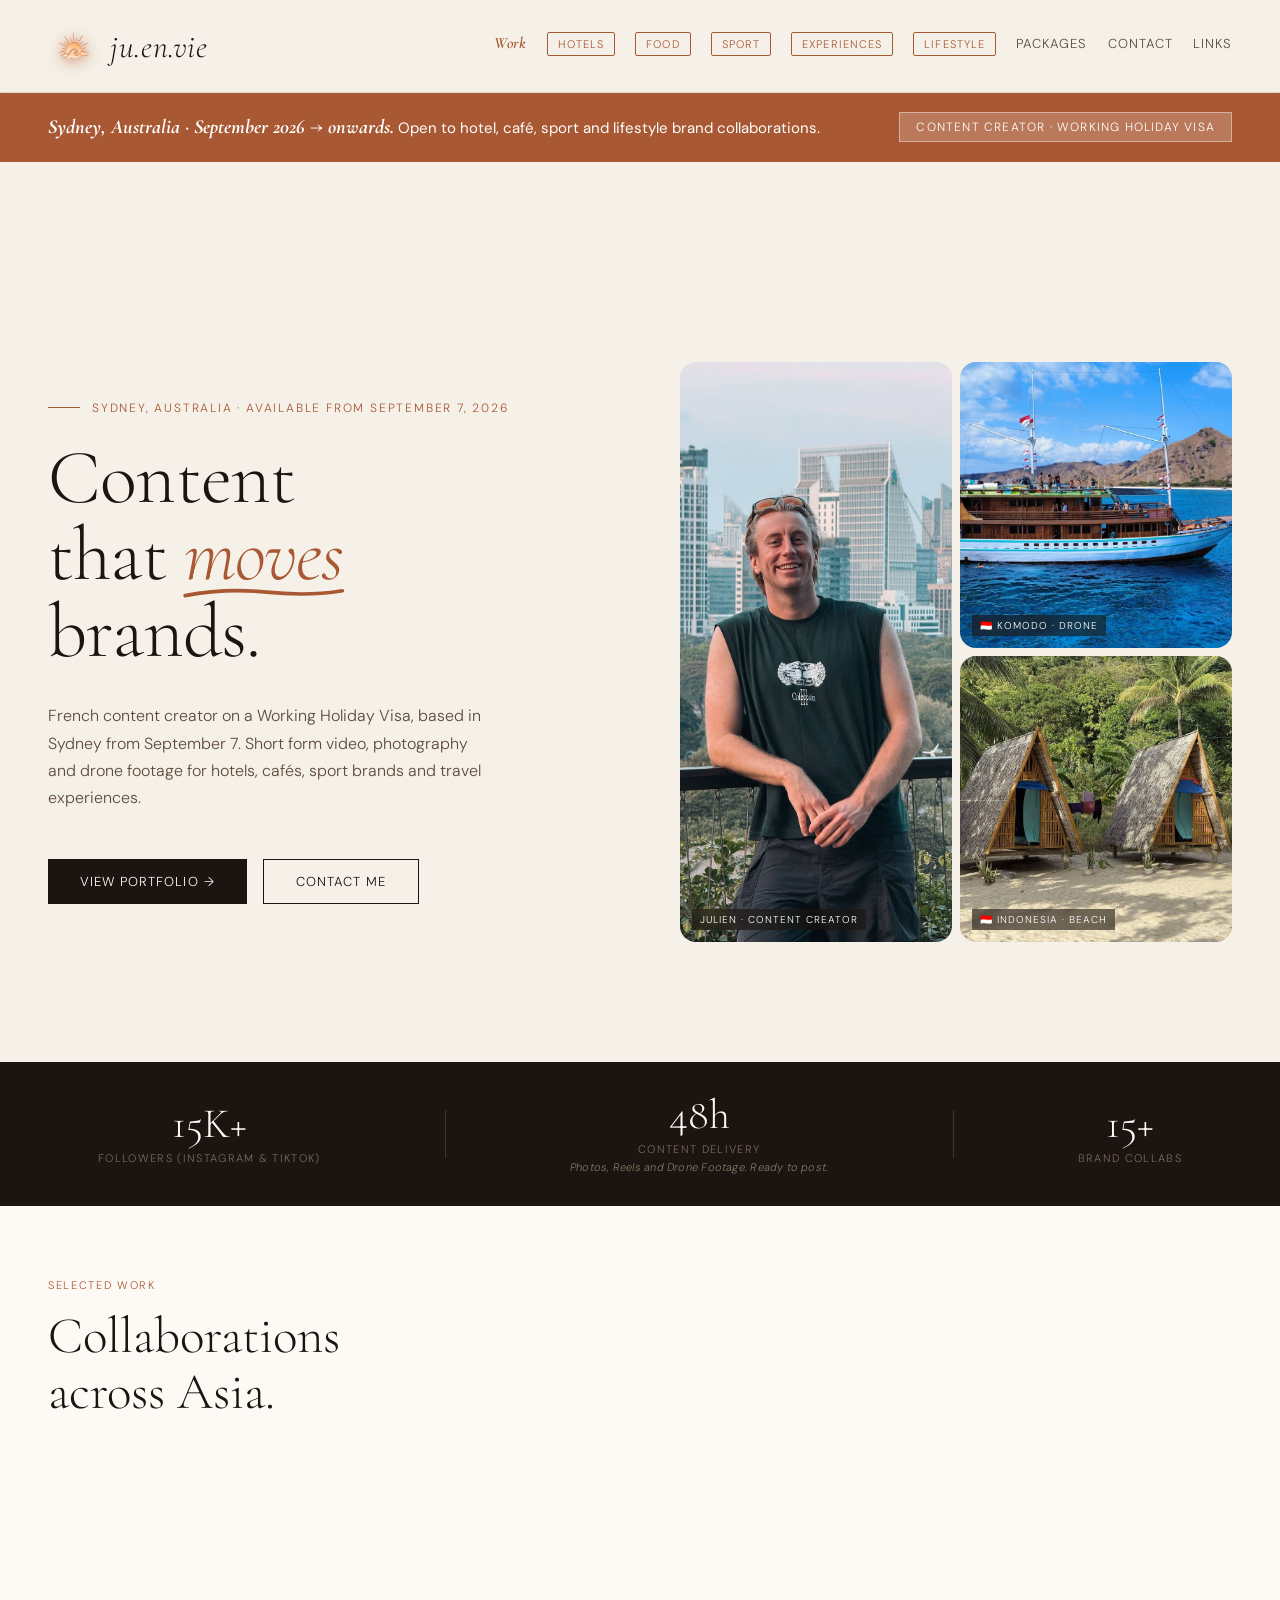
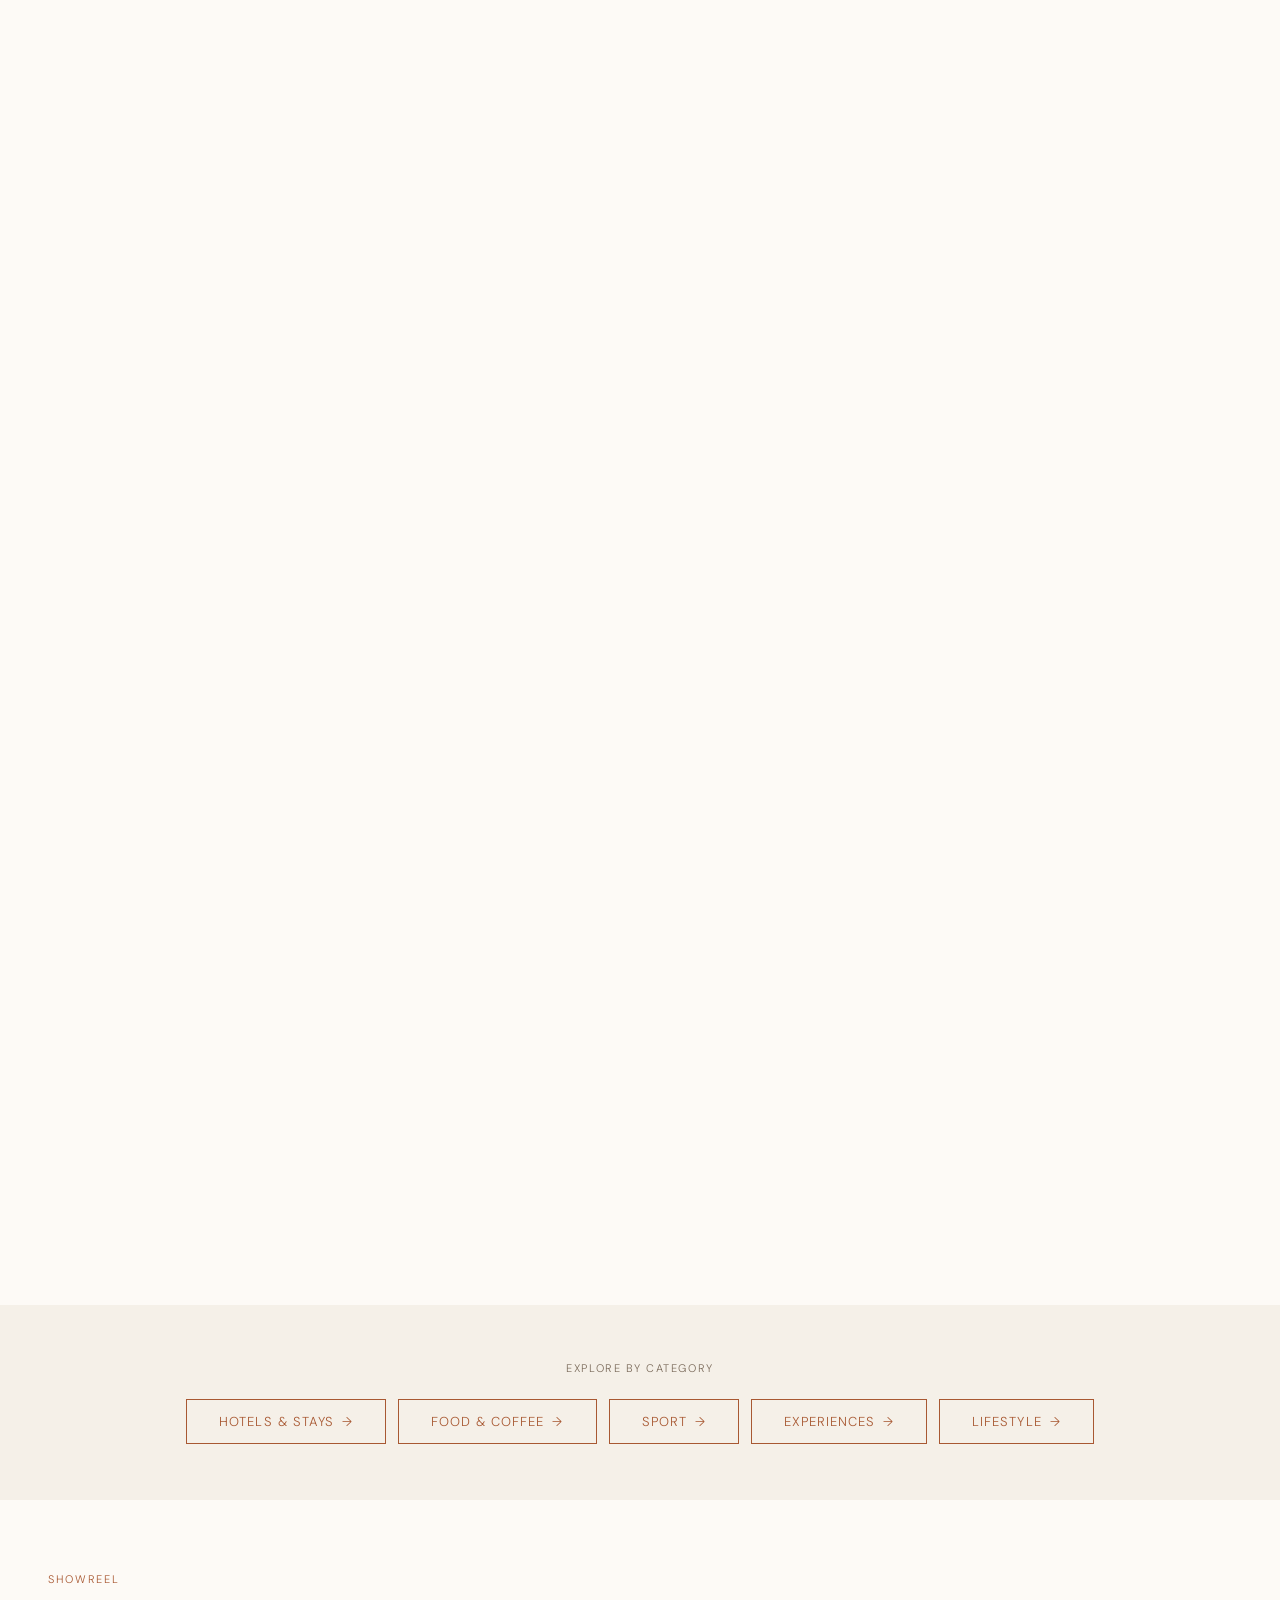
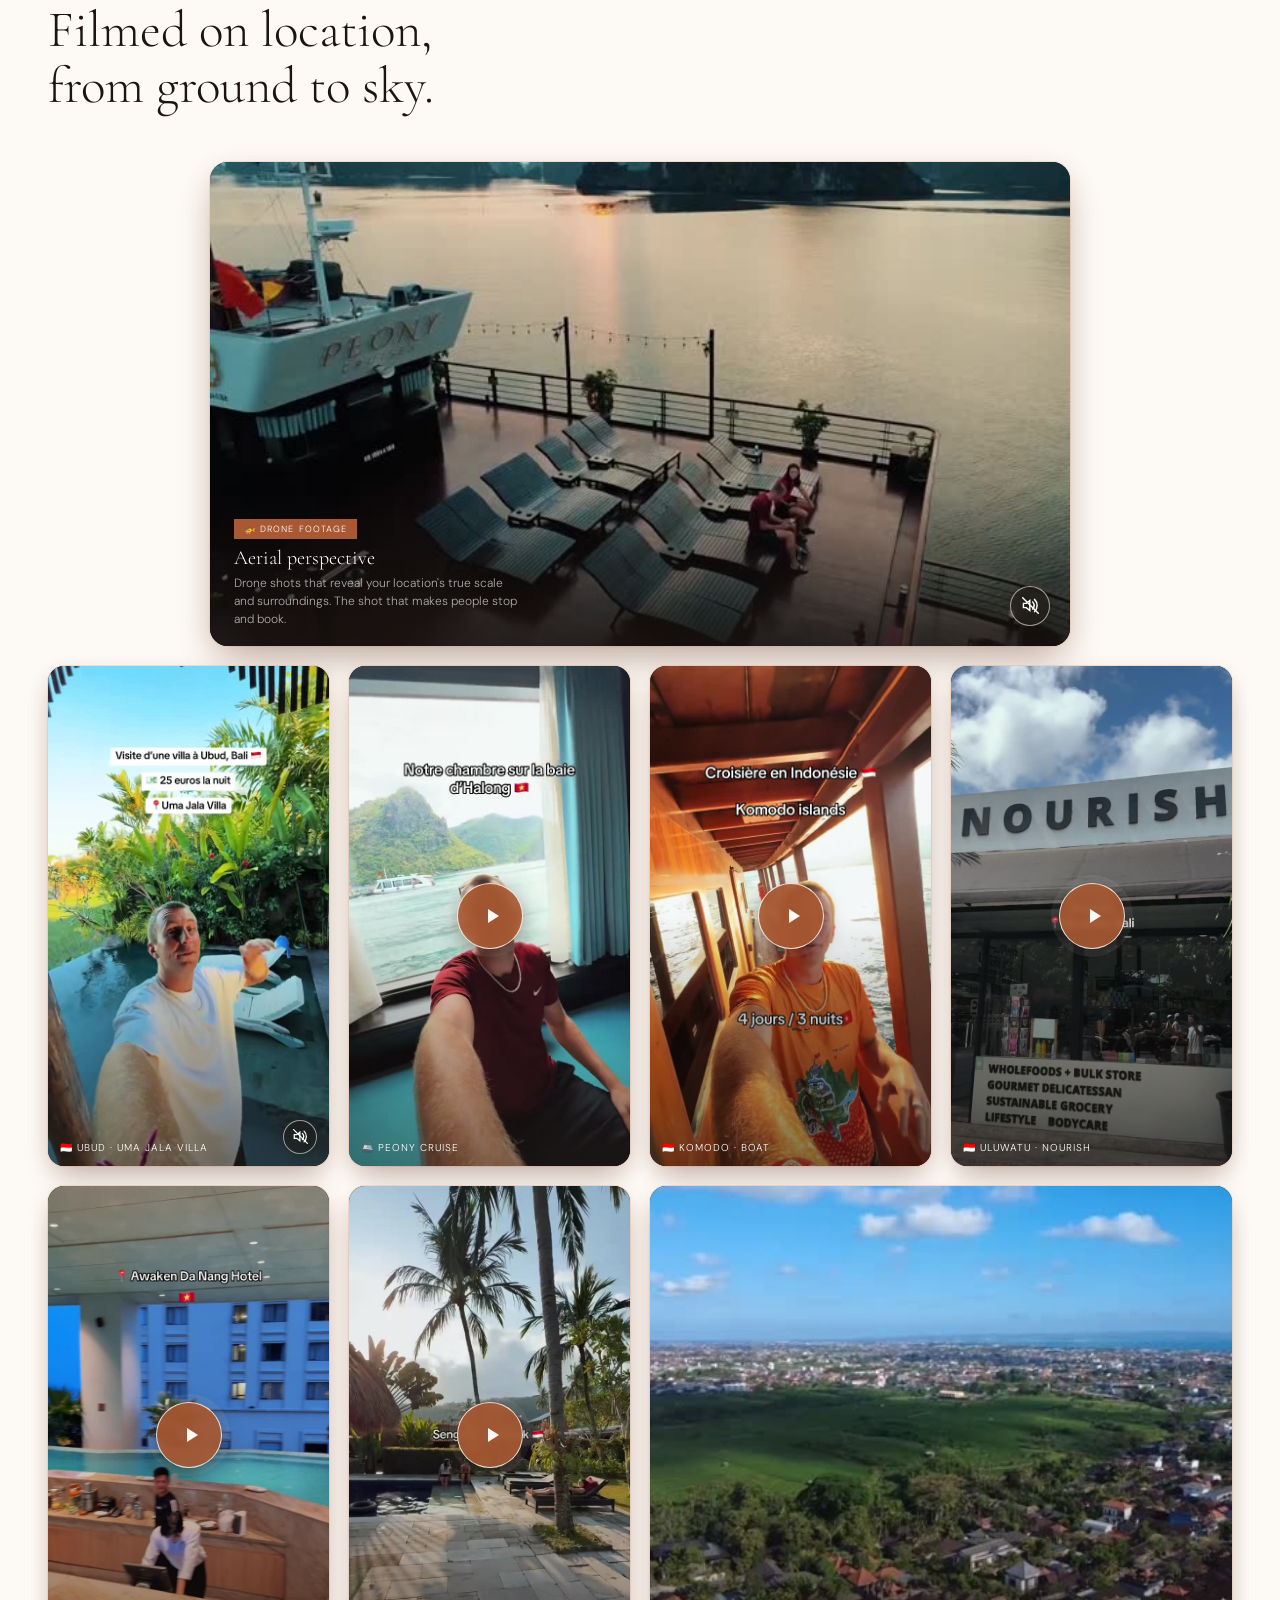
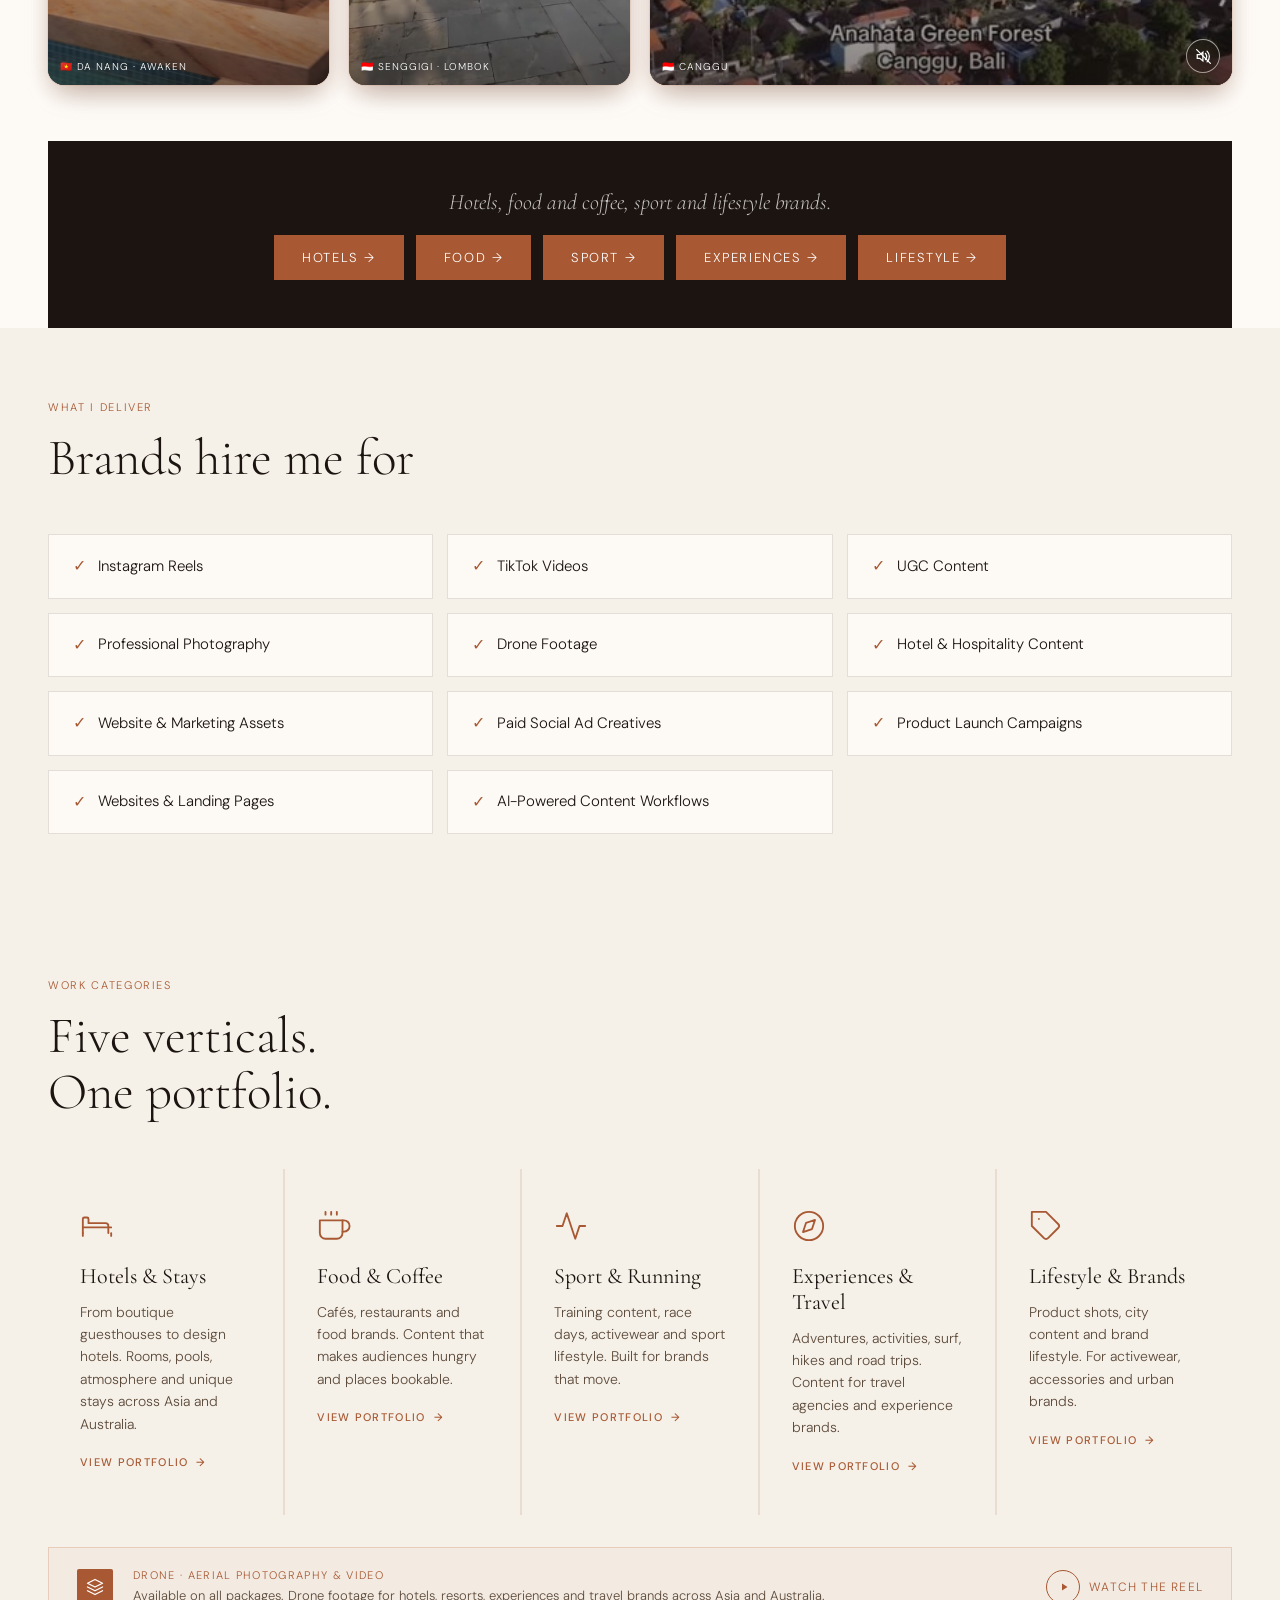
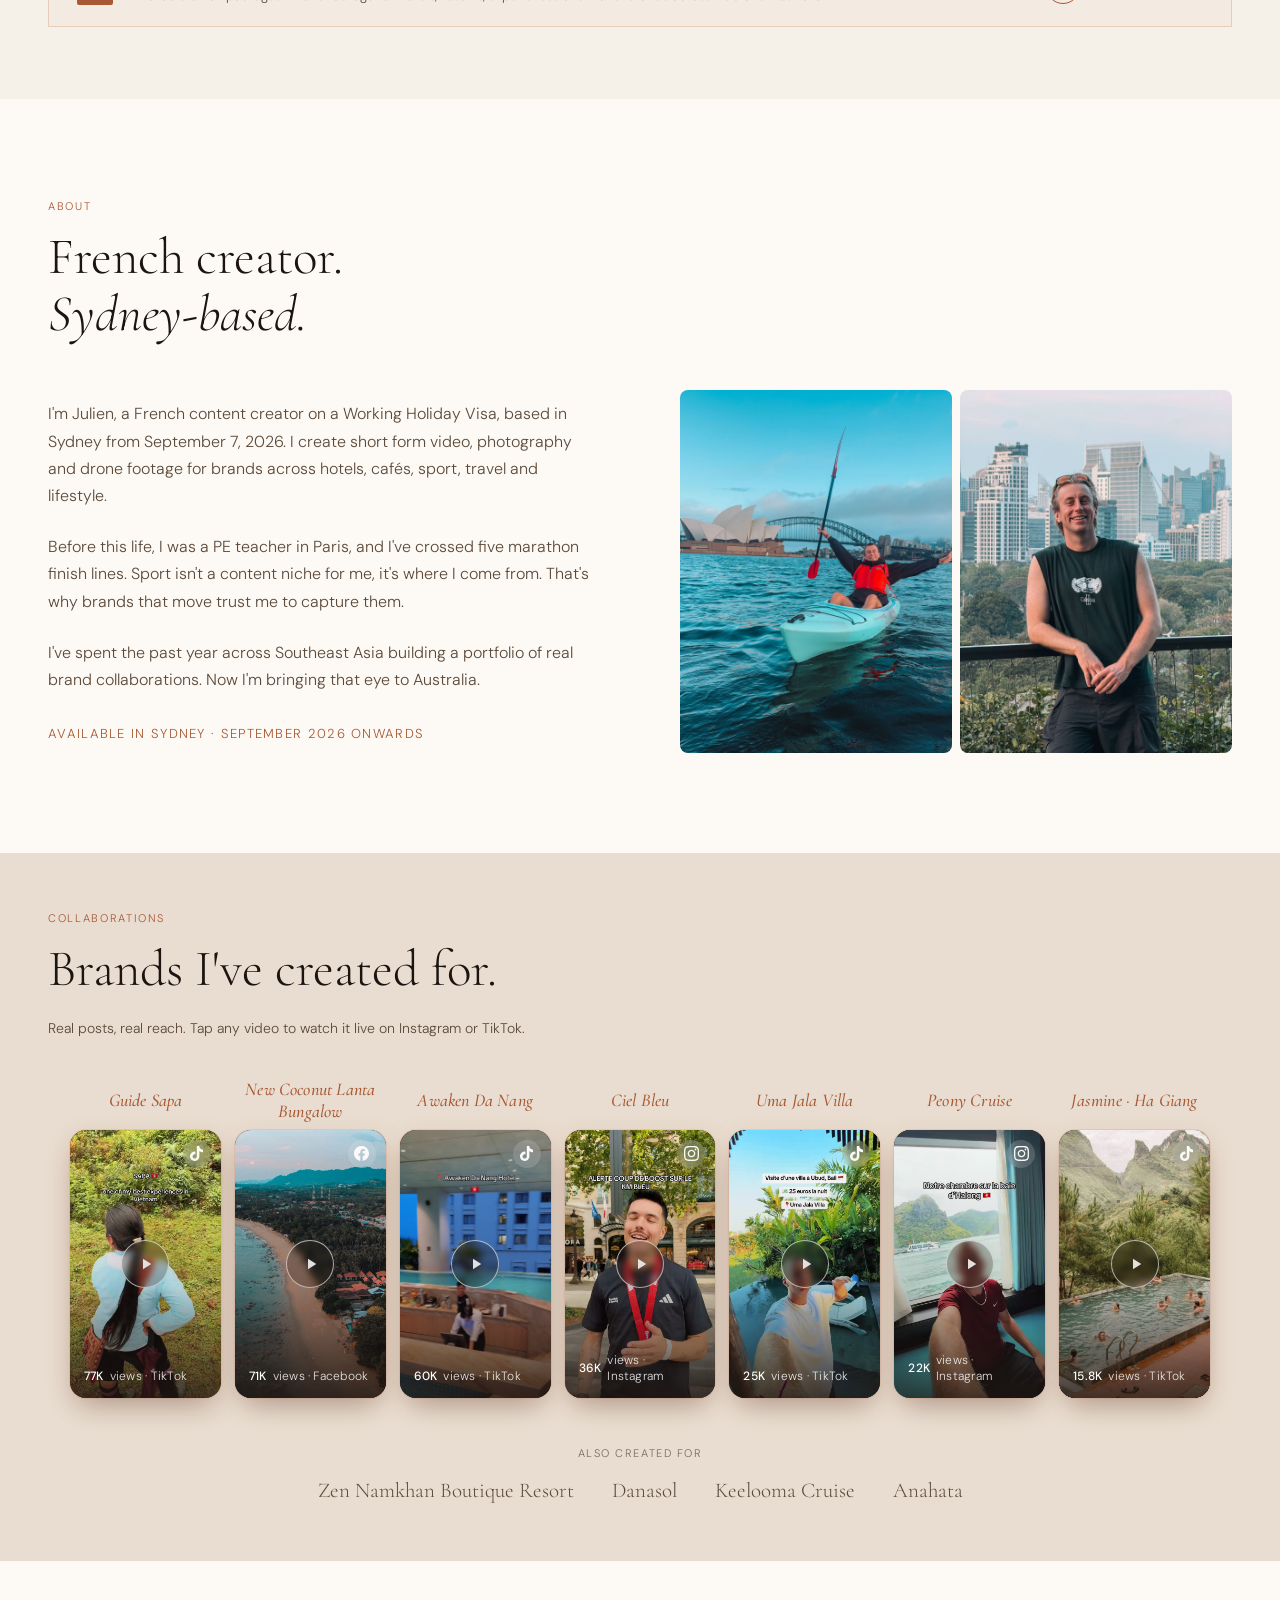
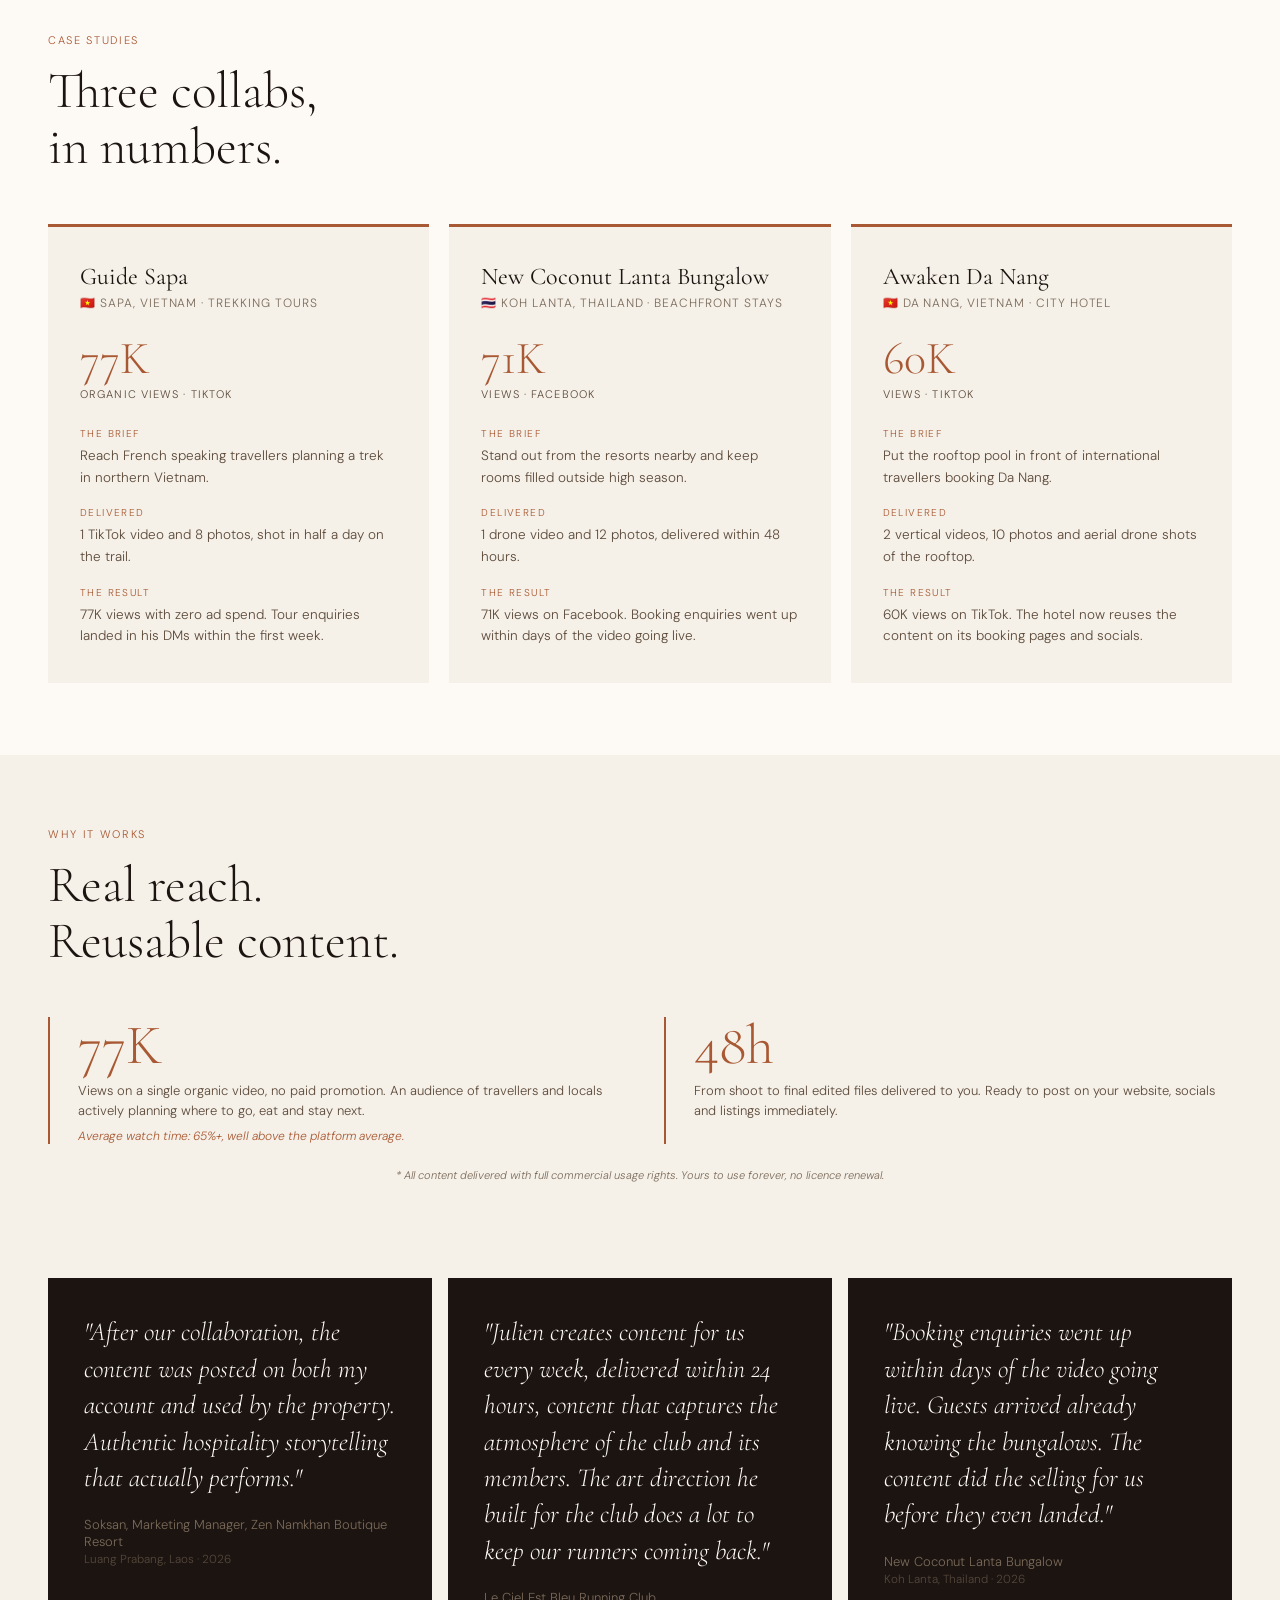
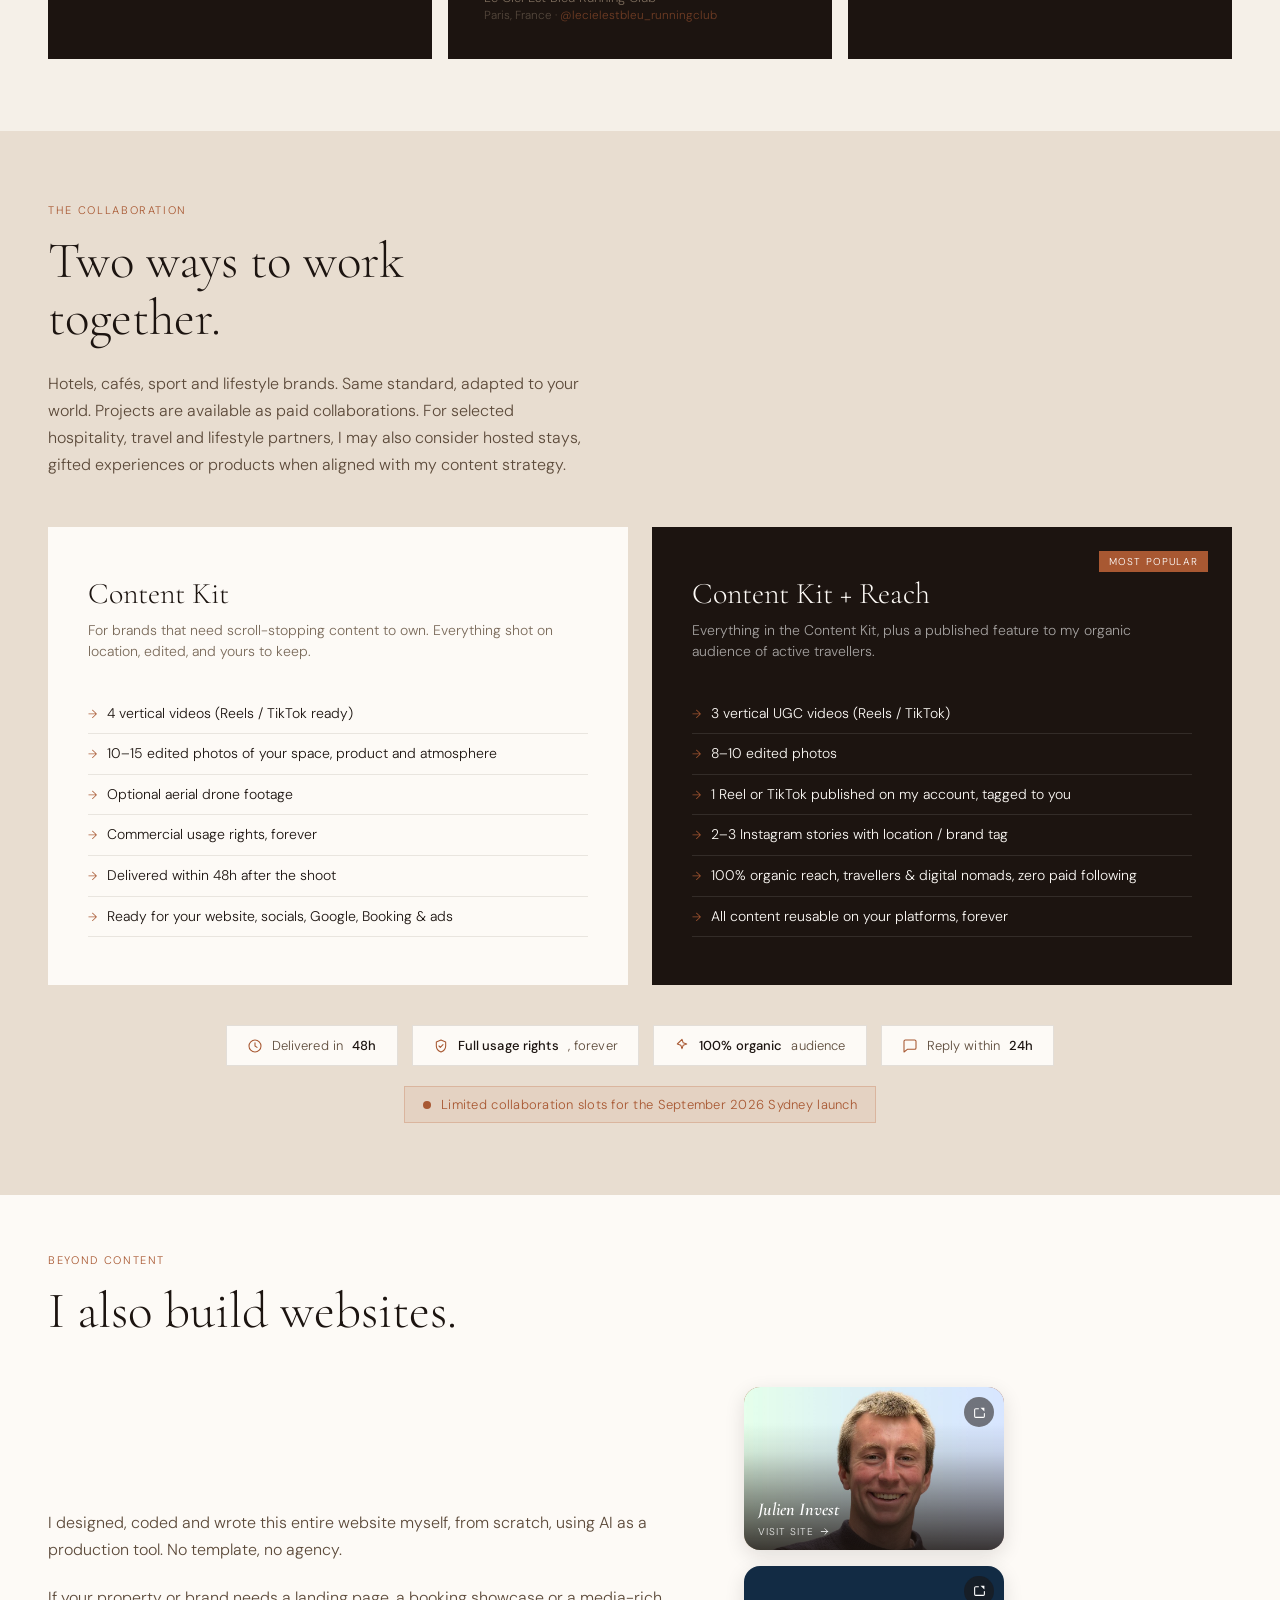
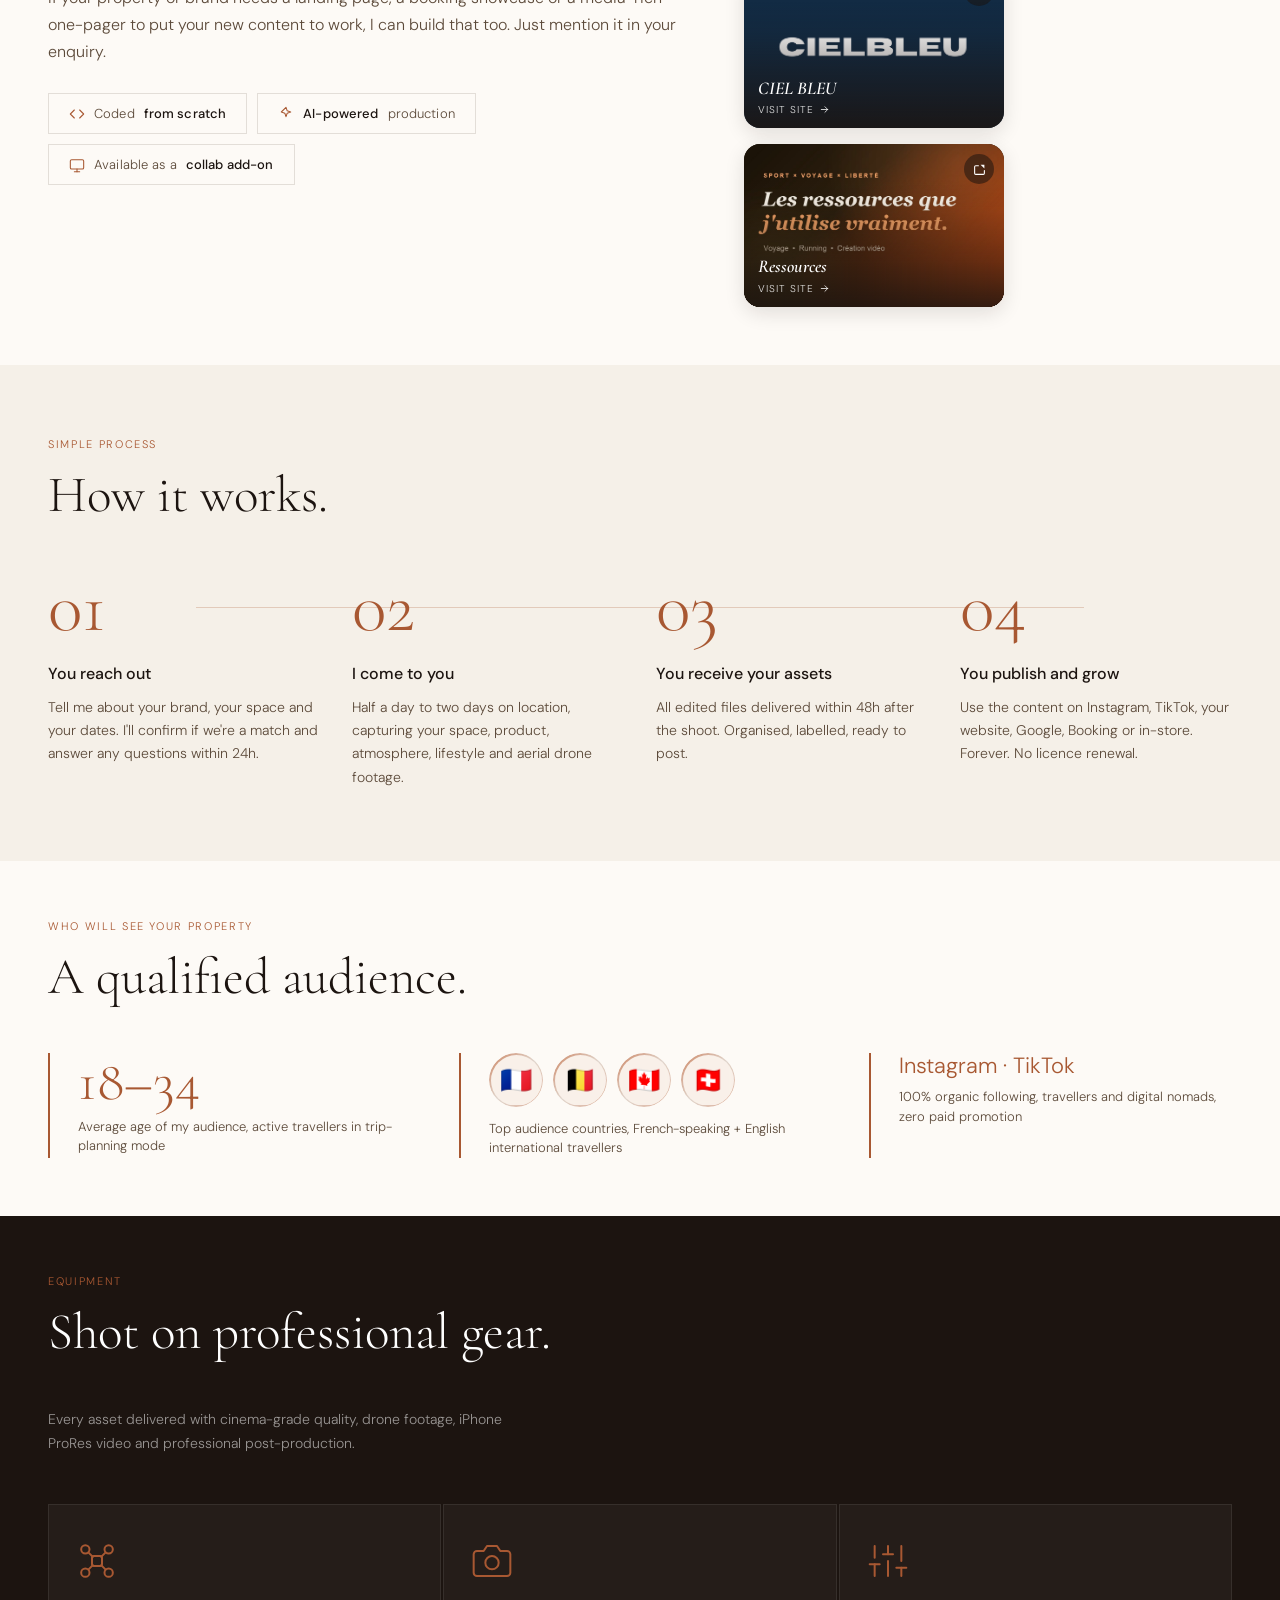
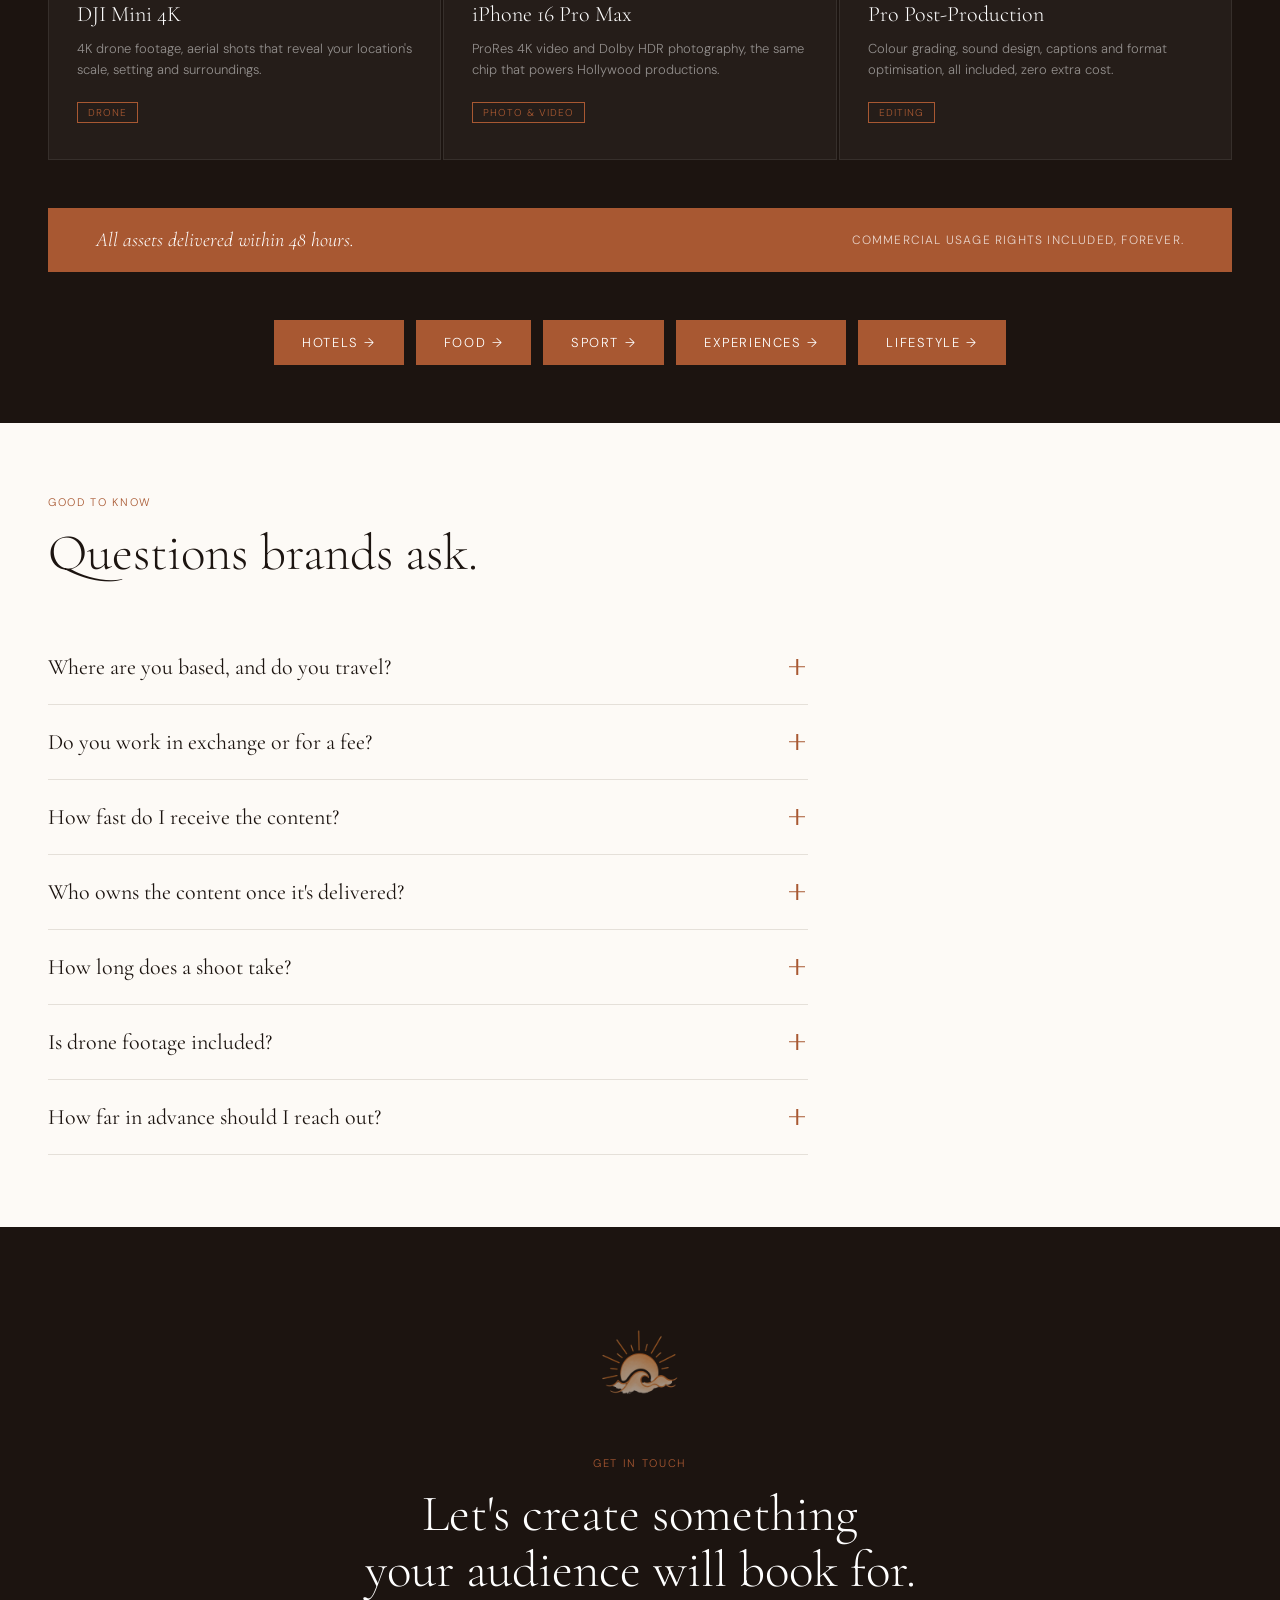
==== index.html @ 07dc82dc "18888" ====
<!DOCTYPE html>
<html lang="en">
<head>
<meta charset="UTF-8">
<meta name="viewport" content="width=device-width, initial-scale=1.0">
<meta name="theme-color" content="#F5F0E8">
<meta name="description" content="French content creator based in Sydney on a Working Holiday Visa. Short-form video, photography and drone footage for hotels, cafés, sport brands and travel experiences. Available from September 7, 2026.">
<meta property="og:title" content="Julien · Content Creator | Sydney, Australia">
<meta property="og:description" content="Short-form video, photography and drone footage for hotels, cafés, sport brands and travel experiences in Sydney and Australia.">
<meta property="og:image" content="https://juenvie.com/images/partage/index.jpg">
<meta property="og:image:width" content="1200">
<meta property="og:image:height" content="630">
<meta property="og:image:alt" content="Julien on a Bangkok rooftop, city skyline behind">
<meta property="og:type" content="website">
<meta property="og:url" content="https://juenvie.com/">
<meta name="twitter:card" content="summary_large_image">
<meta name="twitter:title" content="Julien · Content Creator | Sydney, Australia">
<meta name="twitter:description" content="Short-form video, photo and drone content for brands in Sydney and Australia. Available from September 7, 2026.">
<meta name="twitter:image" content="https://juenvie.com/images/partage/index.jpg">
<meta name="twitter:image:alt" content="Julien on a Bangkok rooftop, city skyline behind">
<link rel="canonical" href="https://juenvie.com/">
<title>Julien · Content Creator | Sydney, Australia</title>
<link rel="icon" type="image/png" sizes="32x32" href="images/favicon-32.png">
<link rel="apple-touch-icon" sizes="180x180" href="images/apple-touch-icon.png">
<link rel="preconnect" href="https://fonts.googleapis.com">
<link rel="preconnect" href="https://fonts.gstatic.com" crossorigin>
<link href="https://fonts.googleapis.com/css2?family=Cormorant+Garamond:ital,wght@0,300;0,400;0,600;1,300;1,400&family=DM+Sans:wght@300;400;500&display=swap" rel="stylesheet">
<style>
  :root {
    --cream: #F5F0E8;
    --sand: #E8DDD0;
    --terracotta: #A85832;
    --deep: #1C1410;
    --mid: #5C4A3A;
    --light: #7A6A5A;
    --accent: #A85832;
    --white: #FDFAF6;
  }

  * { margin: 0; padding: 0; box-sizing: border-box; }

  html { scroll-behavior: smooth; }

  body {
    background: var(--cream);
    color: var(--deep);
    font-family: 'DM Sans', sans-serif;
    font-weight: 300;
    overflow-x: hidden;
  }

  /* NAV */
  nav {
    position: fixed; top: 0; left: 0; right: 0; z-index: 1001;
    display: flex; justify-content: space-between; align-items: center;
    padding: 20px 48px;
    background: rgba(245,240,232,0.92);
    backdrop-filter: blur(12px);
    border-bottom: 1px solid rgba(92,74,58,0.12);
  }
  .nav-logo {
    font-family: 'Cormorant Garamond', serif;
    font-size: 32px; font-weight: 300; font-style: italic;
    letter-spacing: 0.02em; color: var(--deep);
    text-decoration: none;
  }
  .nav-links {
    display: flex; gap: 20px; list-style: none; margin: 0; padding: 0 48px;
    position: fixed; top: 0; right: 0; height: 85px; align-items: center; z-index: 1001;
  }
  .nav-active { color: var(--terracotta) !important; }
  .nav-links .nav-home a {
    font-family: 'Cormorant Garamond', serif; font-style: italic; font-weight: 600;
    color: var(--terracotta) !important; text-transform: none !important;
    letter-spacing: 0.02em !important; font-size: 16px !important;
  }
  .nav-links .nav-home a:hover { color: var(--deep) !important; }
  .hamburger {
    display: none;
    flex-direction: column;
    justify-content: center;
    gap: 5px;
    cursor: pointer;
    padding: 8px;
    z-index: 101;
    background: none;
    border: none;
  }
  .hamburger span {
    display: block;
    width: 24px;
    height: 2px;
    background: var(--deep);
    transition: all 0.3s ease;
    transform-origin: center;
  }
  .hamburger.open span:nth-child(1) { transform: translateY(7px) rotate(45deg); }
  .hamburger.open span:nth-child(2) { opacity: 0; }
  .hamburger.open span:nth-child(3) { transform: translateY(-7px) rotate(-45deg); }
  .nav-links a {
    font-size: 13px; letter-spacing: 0.08em; text-transform: uppercase;
    color: var(--mid); text-decoration: none; transition: color 0.2s;
  }
  .nav-links a:hover { color: var(--terracotta); }
  .nav-links .nav-cat a { border: 1px solid var(--terracotta) !important; color: var(--terracotta) !important; padding: 4px 10px !important; border-radius: 2px !important; font-size: 11px !important; letter-spacing: 0.1em !important; }
  .nav-links .nav-cat a:hover, .nav-links .nav-cat a.nav-active { background: var(--terracotta) !important; color: white !important; }
  .nav-sep { display: none; }
  .btn-portfolio {
    display: inline-flex; align-items: center; justify-content: center; gap: 8px;
    padding: 13px 32px;
    border: 1px solid var(--terracotta); color: var(--terracotta);
    font-size: 13px; letter-spacing: 0.08em; text-transform: uppercase;
    text-decoration: none; transition: all 0.25s;
  }
  .btn-portfolio:hover { background: var(--terracotta); color: white; }
  .portfolio-cta-block {
    margin-top: 56px; padding: 48px 32px;
    background: var(--deep); text-align: center;
  }
  .portfolio-cta-block p { font-family: 'Cormorant Garamond',serif; font-size: 22px; font-weight:300; font-style:italic; color: rgba(255,255,255,0.75); margin-bottom: 20px; }
  .btn-portfolio-big {
    display: inline-block; padding: 18px 56px;
    background: var(--terracotta); color: white;
    font-size: 13px; letter-spacing: 0.12em; text-transform: uppercase;
    text-decoration: none; transition: background 0.25s;
    font-family: 'DM Sans', sans-serif;
  }
  .btn-portfolio-big:hover { background: #b05e38; }
  .portfolio-cta-center { text-align: center; padding: 56px 24px; }

  /* HERO */
  .hero {
    min-height: 100vh;
    display: grid; grid-template-columns: 1fr 1fr;
    align-items: center;
    padding: 0 48px;
    padding-top: 80px;
    gap: 80px;
  }
  .hero-text { max-width: 560px; }
  .hero-eyebrow {
    font-size: 12px; letter-spacing: 0.15em; text-transform: uppercase;
    color: var(--terracotta); margin-bottom: 24px;
    display: flex; align-items: center; gap: 12px;
  }
  .hero-eyebrow::before {
    content: ''; width: 32px; height: 1px; background: var(--terracotta);
  }
  .hero-title {
    font-family: 'Cormorant Garamond', serif;
    font-size: clamp(52px, 6vw, 88px);
    font-weight: 300; line-height: 1.0;
    letter-spacing: -0.01em;
    margin-bottom: 32px;
  }
  .hero-title em { font-style: italic; color: var(--terracotta); }
  .mobile-br { display: none; }
  .hero-sub {
    font-size: 16px; line-height: 1.7; color: var(--mid);
    margin-bottom: 48px; max-width: 440px;
  }
  .hero-ctas { display: flex; gap: 16px; flex-wrap: wrap; }
  .btn-primary {
    display: inline-block; padding: 14px 32px;
    background: var(--deep); color: var(--white);
    font-size: 13px; letter-spacing: 0.08em; text-transform: uppercase;
    text-decoration: none; transition: all 0.25s;
  }
  .btn-primary:hover { background: var(--terracotta); }
  .btn-secondary {
    display: inline-block; padding: 13px 32px;
    border: 1px solid var(--deep); color: var(--deep);
    font-size: 13px; letter-spacing: 0.08em; text-transform: uppercase;
    text-decoration: none; transition: all 0.25s;
  }
  .btn-secondary:hover { border-color: var(--terracotta); color: var(--terracotta); }

  .hero-visual {
    display: grid;
    grid-template-columns: 1fr 1fr;
    grid-template-rows: auto auto;
    gap: 8px;
    height: 580px;
  }
  .hero-img {
    background: var(--sand);
    position: relative;
    border-radius: 16px;
  }
  .hero-img:first-child { grid-row: span 2; }
  .hero-img img {
    width: 100%; height: 100%;
    object-fit: cover;
    display: block;
  }
  .hero-img-label {
    position: absolute; bottom: 12px; left: 12px;
    font-size: 10px; letter-spacing: 0.1em; text-transform: uppercase;
    color: white; background: rgba(28,20,16,0.6);
    padding: 4px 8px; backdrop-filter: blur(4px);
  }

  /* HERO FLIP CARDS */
  .flip-card {
    perspective: 1600px;
    cursor: pointer;
  }
  .flip-card-inner {
    position: relative; width: 100%; height: 100%;
    transition: transform 0.7s cubic-bezier(0.4, 0.2, 0.2, 1);
    transform-style: preserve-3d;
  }
  .flip-card-face {
    position: absolute; inset: 0;
    overflow: hidden;
    border-radius: 16px;
    backface-visibility: hidden;
    -webkit-backface-visibility: hidden;
  }
  .flip-card-back { transform: rotateY(180deg); }
  .flip-card.is-flipped .flip-card-inner { transform: rotateY(180deg); }
  @media (hover: hover) and (pointer: fine) {
    .flip-card:hover .flip-card-inner { transform: rotateY(180deg); }
  }
  /* Intro : les cartes arrivent côté verso, puis se retournent une à une (JS) */
  .has-js .flip-card.intro-back .flip-card-inner { transform: rotateY(180deg); }

  /* STATS BAR */
  .stats-bar {
    background: var(--deep);
    padding: 32px 48px;
    display: flex; justify-content: space-around; align-items: center;
    flex-wrap: wrap; gap: 24px;
  }
  .stat { text-align: center; }
  .stat-number {
    font-family: 'Cormorant Garamond', serif;
    font-size: 42px; font-weight: 300; color: var(--white);
    line-height: 1;
  }
  .stat-label {
    font-size: 11px; letter-spacing: 0.12em; text-transform: uppercase;
    color: var(--light); margin-top: 6px;
  }
  .stat-divider { width: 1px; height: 48px; background: rgba(255,255,255,0.15); }

  /* SECTION BASE */
  section { padding: 72px 48px; }
  .section-label {
    font-size: 11px; letter-spacing: 0.15em; text-transform: uppercase;
    color: var(--terracotta); margin-bottom: 16px;
  }
  .section-title {
    font-family: 'Cormorant Garamond', serif;
    font-size: clamp(36px, 4vw, 56px);
    font-weight: 300; line-height: 1.1;
    margin-bottom: 48px;
  }

  /* BALI AVAILABILITY BANNER */
  .bali-banner {
    background: var(--terracotta);
    margin-top: 92px;
    padding: 20px 48px;
    display: flex; justify-content: space-between; align-items: center;
    flex-wrap: wrap; gap: 12px;
  }
  .bali-banner-text {
    color: white;
    font-size: 15px; font-weight: 400;
  }
  .bali-banner-text strong {
    font-family: 'Cormorant Garamond', serif;
    font-size: 20px; font-style: italic;
  }
  .bali-tag {
    background: rgba(255,255,255,0.2);
    color: white; padding: 6px 16px;
    font-size: 12px; letter-spacing: 0.1em; text-transform: uppercase;
    border: 1px solid rgba(255,255,255,0.4);
  }

  /* WHAT I CREATE */
  .services-grid {
    display: grid; grid-template-columns: repeat(5, 1fr);
    gap: 2px; background: var(--sand);
    margin-top: 48px;
  }
  .service-card {
    background: var(--cream); padding: 40px 32px;
    transition: background 0.25s;
    position: relative; overflow: hidden;
  }
  .service-card:hover { background: var(--white); }
  .service-bg { position: absolute; inset: 0; pointer-events: none; }
  .service-bg img {
    width: 100%; height: 100%; object-fit: cover; display: block;
    opacity: 0.10; transition: opacity 0.35s ease, transform 0.6s ease;
  }
  .service-card:hover .service-bg img { opacity: 0.18; transform: scale(1.05); }
  .service-card .vert-icon, .service-card .service-name,
  .service-card .service-desc, .service-card .service-cta { position: relative; z-index: 1; }
  .service-cta {
    margin-top: 20px; display: inline-flex; align-items: center; gap: 8px;
    font-size: 11px; letter-spacing: 0.12em; text-transform: uppercase;
    color: var(--terracotta); font-weight: 500;
  }
  .service-cta .arr { display: inline-block; transition: transform 0.3s cubic-bezier(0.22, 1, 0.36, 1); }
  .service-card:hover .service-cta .arr { transform: translateX(5px); }
  .swipe-hint { display: none; }
  .service-icon { font-size: 28px; margin-bottom: 20px; }
  .service-name {
    font-family: 'Cormorant Garamond', serif;
    font-size: 22px; font-weight: 400; margin-bottom: 12px;
  }
  .service-desc { font-size: 14px; color: var(--mid); line-height: 1.6; }

  /* BRANDS HIRE ME FOR */
  .hire-grid {
    display: grid; grid-template-columns: repeat(3, 1fr);
    gap: 14px; margin-top: 48px;
  }
  .hire-card {
    display: flex; align-items: center; gap: 12px;
    padding: 20px 24px; background: var(--white);
    border: 1px solid rgba(92,74,58,0.16);
    font-size: 15px; color: var(--deep); line-height: 1.4;
  }
  .hire-card .hire-check {
    flex-shrink: 0; color: var(--terracotta);
    font-size: 16px; font-weight: 500;
  }
  @media (max-width: 900px) {
    .hire-grid { grid-template-columns: repeat(2, 1fr); }
  }
  @media (max-width: 480px) {
    .hire-grid { grid-template-columns: 1fr; }
  }

  /* PORTFOLIO GRID */
  .portfolio-section { background: var(--white); }

  /* Portfolio gallery — 3 explicit flex columns (parallax-ready) */
  .portfolio-gallery {
    display: flex;
    gap: 8px;
    max-width: 1100px;
    margin: 96px auto 0;
    align-items: flex-start;
  }
  .portfolio-gallery .col {
    flex: 1;
    display: flex;
    flex-direction: column;
    gap: 8px;
    min-width: 0;
  }

  .gallery-card {
    position: relative;
    overflow: hidden;
    cursor: pointer;
    border-radius: 8px;
  }

  .gallery-card img {
    width: 100%;
    height: auto;
    display: block;
    transition: transform 0.5s ease;
  }

  .gallery-card:hover img { transform: scale(1.03); }

  .portfolio-overlay {
    position: absolute; inset: 0;
    background: linear-gradient(to top, rgba(28,20,16,0.72) 0%, transparent 55%);
    opacity: 0; transition: opacity 0.3s;
    display: flex; align-items: flex-end; padding: 16px;
  }

  .gallery-card:hover .portfolio-overlay { opacity: 1; }

  .portfolio-tag {
    font-size: 11px; letter-spacing: 0.1em; text-transform: uppercase;
    color: white;
  }

  /* BALI SECTION */
  .bali-photos {
    display: grid;
    grid-template-columns: 1fr 1fr 1fr 1fr;
    gap: 8px;
    margin-top: 40px;
  }
  .bali-photo-placeholder {
    background: var(--sand);
    aspect-ratio: 4 / 3;
    display: flex;
    align-items: center;
    justify-content: center;
    font-size: 13px;
    font-style: italic;
    color: var(--light);
  }

  /* PROOF / RESULTS */
  .proof-section { background: var(--cream); }
  .proof-grid {
    display: grid; grid-template-columns: 1fr 1fr;
    gap: 48px; margin-top: 48px;
  }
  .proof-card {
    border-left: 2px solid var(--terracotta);
    padding-left: 28px;
  }
  .proof-card-number {
    font-family: 'Cormorant Garamond', serif;
    font-size: 56px; font-weight: 300; color: var(--terracotta);
    line-height: 1;
  }
  .proof-card-label {
    font-size: 13px; color: var(--mid); margin-top: 8px; line-height: 1.5;
  }
  .proof-collab {
    background: var(--deep); color: var(--white);
    padding: 36px; margin-top: 48px;
  }
  .proof-collab-quote {
    font-family: 'Cormorant Garamond', serif;
    font-size: 26px; font-style: italic; font-weight: 300;
    line-height: 1.4; margin-bottom: 20px;
  }
  .proof-collab-meta { font-size: 13px; color: var(--light); }
  .proof-collabs { display: grid; grid-template-columns: repeat(auto-fit, minmax(280px, 1fr)); gap: 16px; margin-top: 48px; }
  .proof-collab-meta a { color: var(--terracotta); text-decoration: none; }
  .proof-collab-meta a:hover { text-decoration: underline; }

  /* BRAND WALL / PROOF */
  .brands-section { background: var(--sand); padding: 58px 48px; }
  .brands-sub {
    font-size: 14px; color: var(--mid); line-height: 1.6;
    max-width: 520px; margin-top: -28px; margin-bottom: 8px;
    font-family: 'DM Sans', sans-serif;
  }
  .proof-cards {
    display: grid; grid-template-columns: repeat(auto-fit, minmax(130px, 1fr));
    gap: 30px 14px; max-width: 1140px; margin: 40px auto 0;
  }
  .proof-item {
    display: flex; flex-direction: column; gap: 7px; margin: 0;
  }
  .proof-item-brand {
    font-family: 'Cormorant Garamond', serif; font-style: italic;
    font-size: clamp(14px, 1.1vw + 9px, 18px); font-weight: 500;
    color: var(--terracotta); text-align: center; line-height: 1.2;
    letter-spacing: 0.01em; min-height: 2.4em;
    display: flex; align-items: center; justify-content: center;
  }
  .proof-card-link {
    position: relative; display: block; aspect-ratio: 9 / 16;
    overflow: hidden; background: var(--deep); text-decoration: none;
    border-radius: 16px;
    box-shadow: 0 0 0 1px rgba(196,113,74,0.15), 0 8px 24px rgba(196,113,74,0.2), 0 14px 30px -12px rgba(28,20,16,0.35);
    transition: box-shadow 0.35s ease, transform 0.35s ease;
  }
  .proof-card-link:hover {
    transform: translateY(-4px);
    box-shadow: 0 0 0 1.5px rgba(196,113,74,0.35), 0 12px 34px rgba(196,113,74,0.35), 0 20px 42px -12px rgba(28,20,16,0.4);
  }
  .proof-card-link img {
    width: 100%; height: 100%; object-fit: cover; display: block;
    transition: transform 0.6s cubic-bezier(.22,1,.36,1);
  }
  .proof-card-link:hover img { transform: scale(1.06); }
  .pcl-overlay {
    position: absolute; inset: 0; padding: 14px;
    display: flex; flex-direction: column; justify-content: flex-end;
    background: linear-gradient(to top, rgba(28,20,16,0.82) 0%, rgba(28,20,16,0.15) 42%, transparent 100%);
  }
  .pcl-platform {
    position: absolute; top: 10px; right: 10px;
    width: 28px; height: 28px; border-radius: 50%;
    background: rgba(255,255,255,0.16);
    backdrop-filter: blur(6px); -webkit-backdrop-filter: blur(6px);
    display: flex; align-items: center; justify-content: center;
  }
  .pcl-platform svg { width: 15px; height: 15px; fill: white; }
  .pcl-play {
    position: absolute; top: 50%; left: 50%; transform: translate(-50%, -50%);
    width: 48px; height: 48px; border-radius: 50%;
    border: 1.5px solid rgba(255,255,255,0.7);
    background: rgba(28,20,16,0.25);
    backdrop-filter: blur(3px); -webkit-backdrop-filter: blur(3px);
    display: flex; align-items: center; justify-content: center;
    transition: background 0.25s, border-color 0.25s;
  }
  .pcl-play svg { width: 18px; height: 18px; fill: white; margin-left: 2px; }
  .proof-card-link:hover .pcl-play { background: rgba(196,113,74,0.92); border-color: var(--terracotta); }
  .pcl-brand {
    color: white; font-family: 'Cormorant Garamond', serif;
    font-size: 17px; font-weight: 400; line-height: 1.2;
  }
  .pcl-views {
    margin-top: 4px; font-size: 12px; letter-spacing: 0.02em;
    color: rgba(255,255,255,0.85); display: flex; align-items: center; gap: 6px;
    font-family: 'DM Sans', sans-serif;
  }
  .pcl-views strong { color: white; font-weight: 500; }
  .brands-also-label {
    text-align: center; font-size: 11px; letter-spacing: 0.14em;
    text-transform: uppercase; color: var(--light); margin: 48px 0 0;
  }
  .brands-wall {
    display: flex; flex-wrap: wrap;
    justify-content: center; align-items: center;
    column-gap: 38px; row-gap: 14px;
    max-width: 840px; margin: 18px auto 0;
  }
  .brand-name {
    line-height: 1.2; text-align: center;
    font-family: 'Cormorant Garamond', serif;
    font-size: clamp(17px, 1.8vw, 21px); font-weight: 300; color: var(--mid);
    transition: color 0.25s;
  }
  .brand-name:hover { color: var(--terracotta); }

  /* CASE STUDIES */
  .case-section { background: var(--white); }
  .case-grid {
    display: grid; grid-template-columns: repeat(3, 1fr);
    gap: 20px; margin-top: 48px;
  }
  .case-card {
    background: var(--cream);
    border-top: 3px solid var(--terracotta);
    padding: 36px 32px;
    display: flex; flex-direction: column;
  }
  .case-brand {
    font-family: 'Cormorant Garamond', serif;
    font-size: 24px; font-weight: 400; line-height: 1.2;
    margin-bottom: 4px;
  }
  .case-location { font-size: 12px; letter-spacing: 0.08em; text-transform: uppercase; color: var(--light); margin-bottom: 24px; }
  .case-number {
    font-family: 'Cormorant Garamond', serif;
    font-size: 46px; font-weight: 300; color: var(--terracotta); line-height: 1;
  }
  .case-number-label { font-size: 11px; letter-spacing: 0.1em; text-transform: uppercase; color: var(--mid); margin: 6px 0 26px; }
  .case-row { margin-bottom: 18px; }
  .case-row:last-child { margin-bottom: 0; }
  .case-row-label {
    font-size: 10px; letter-spacing: 0.14em; text-transform: uppercase;
    color: var(--terracotta); margin-bottom: 5px;
  }
  .case-row-text { font-size: 13.5px; line-height: 1.6; color: var(--mid); }
  @media (max-width: 900px) {
    .case-grid { grid-template-columns: 1fr; }
  }

  /* PACKAGES */
  .packages-section { background: var(--sand); }
  .packages-grid {
    display: grid; grid-template-columns: 1fr 1fr;
    gap: 24px; margin-top: 48px;
  }
  .package-card {
    background: var(--white); padding: 48px 40px;
    position: relative;
  }
  .package-card.featured {
    background: var(--deep); color: var(--white);
  }
  .package-badge {
    position: absolute; top: 24px; right: 24px;
    background: var(--terracotta); color: white;
    font-size: 10px; letter-spacing: 0.12em; text-transform: uppercase;
    padding: 4px 10px;
  }
  .package-name {
    font-family: 'Cormorant Garamond', serif;
    font-size: 30px; font-weight: 300; margin-bottom: 8px;
  }
  .package-desc { font-size: 14px; color: var(--light); margin-bottom: 32px; line-height: 1.5; }
  .package-card.featured .package-desc { color: rgba(255,255,255,0.6); }
  .package-items { list-style: none; }
  .package-items li {
    font-size: 14px; padding: 10px 0;
    border-bottom: 1px solid rgba(92,74,58,0.12);
    display: flex; align-items: flex-start; gap: 10px;
    line-height: 1.4;
  }
  .package-card.featured .package-items li { border-bottom-color: rgba(255,255,255,0.1); }
  .package-items li::before {
    content: '→'; color: var(--terracotta);
    font-size: 12px; margin-top: 2px; flex-shrink: 0;
  }
  .package-value {
    margin-top: 28px;
    font-size: 13px; color: var(--light);
    font-style: italic;
  }
  .package-card.featured .package-value { color: rgba(255,255,255,0.5); }

  /* CONTACT */
  .contact-section {
    background: var(--deep); color: var(--white);
    text-align: center; padding: 72px 48px;
    position: relative; overflow: hidden;
  }
  .contact-section .section-title { margin-bottom: 20px; }
  .contact-section .section-title,
  .contact-section .section-label { color: var(--white); }
  .contact-section .section-label { color: var(--terracotta); }
  .contact-sub {
    font-size: 16px; color: rgba(255,255,255,0.6);
    max-width: 480px; margin: 0 auto 48px; line-height: 1.7;
  }
  .contact-links {
    display: flex; justify-content: center; gap: 16px; flex-wrap: wrap;
    margin-bottom: 48px;
  }
  .contact-link {
    display: inline-flex; align-items: center; justify-content: center; gap: 8px;
    padding: 14px 36px; width: 280px;
    background: var(--terracotta); color: white;
    font-size: 13px; letter-spacing: 0.08em; text-transform: uppercase;
    text-decoration: none; transition: background 0.2s;
  }
  .contact-link:hover { background: #b05e38; }
  .contact-link.outline {
    background: transparent; border: 1px solid rgba(255,255,255,0.3); color: white;
  }
  .contact-link.outline:hover { border-color: white; }
  .social-handle {
    font-family: 'Cormorant Garamond', serif;
    font-size: 18px; font-style: italic; color: rgba(255,255,255,0.4);
  }

  /* FOOTER */
  footer {
    background: var(--deep); border-top: 1px solid rgba(255,255,255,0.08);
    padding: 20px 48px;
    display: flex; justify-content: space-between; align-items: center;
    flex-wrap: wrap; gap: 12px;
  }
  footer span { font-size: 12px; color: rgba(255,255,255,0.3); }

  /* VIDEOS SECTION */
  .videos-section { background: var(--white); }

  .video-featured {
    position: relative; width: 100%; max-width: 860px;
    margin-left: auto; margin-right: auto;
    overflow: hidden; background: var(--deep); margin-bottom: 20px;
    border-radius: 18px;
    box-shadow: 0 0 0 1px rgba(196,113,74,0.15), 0 10px 32px rgba(196,113,74,0.22), 0 18px 40px -14px rgba(28,20,16,0.35);
    transition: box-shadow 0.4s ease, transform 0.4s ease;
  }
  .video-featured:hover {
    transform: translateY(-3px);
    box-shadow: 0 0 0 1.5px rgba(196,113,74,0.3), 0 14px 42px rgba(196,113,74,0.32), 0 24px 50px -14px rgba(28,20,16,0.4);
  }
  .video-featured video {
    width: 100%; height: auto; display: block;
  }
  .video-featured-overlay {
    position: absolute; inset: 0;
    background: linear-gradient(to top, rgba(28,20,16,0.72) 0%, transparent 32%);
    display: flex; flex-direction: column; justify-content: flex-end;
    padding: 18px 24px; pointer-events: none;
  }
  .video-featured-badge {
    display: inline-flex; align-items: center; gap: 6px;
    background: var(--terracotta); color: white;
    font-size: 9px; letter-spacing: 0.12em; text-transform: uppercase;
    padding: 4px 10px; margin-bottom: 8px; width: fit-content;
  }
  .video-featured-title {
    font-family: 'Cormorant Garamond', serif;
    font-size: 20px; font-weight: 300; color: white; line-height: 1.1;
    margin-bottom: 5px;
  }
  .video-featured-desc {
    font-size: 12px; color: rgba(255,255,255,0.65); max-width: 340px;
    padding-right: 56px; line-height: 1.5;
  }

  .videos-grid {
    display: grid; grid-template-columns: repeat(4, 1fr); grid-auto-columns: 1fr; gap: 20px;
    margin-top: 0;
  }
  .video-card {
    position: relative; aspect-ratio: 9/16;
    background: var(--deep); overflow: hidden; cursor: pointer;
    border-radius: 16px;
    box-shadow: 0 0 0 1px rgba(196,113,74,0.15), 0 8px 24px rgba(196,113,74,0.2), 0 14px 30px -12px rgba(28,20,16,0.35);
    transition: box-shadow 0.35s ease, transform 0.35s ease;
  }
  .video-card:hover {
    transform: translateY(-4px);
    box-shadow: 0 0 0 1.5px rgba(196,113,74,0.35), 0 12px 34px rgba(196,113,74,0.35), 0 20px 42px -12px rgba(28,20,16,0.4);
    z-index: 4;
  }
  .video-card video {
    width: 100%; height: 100%; object-fit: cover; display: block;
  }
  .video-card-overlay {
    position: absolute; inset: 0;
    background: linear-gradient(to top, rgba(28,20,16,0.55) 0%, transparent 50%);
    display: flex; flex-direction: column;
    justify-content: flex-end; align-items: flex-start;
    padding: 12px;
    transition: background 0.3s;
  }
  .video-card:hover .video-card-overlay { background: linear-gradient(to top, rgba(28,20,16,0.65) 0%, transparent 50%); }
  .video-card-bottom {
    width: 100%; display: flex; justify-content: space-between; align-items: flex-end;
    gap: 10px;
  }
  .video-card-label {
    font-size: 10px; letter-spacing: 0.1em; text-transform: uppercase;
    color: white; min-width: 0;
  }
  .sound-btn {
    width: 30px; height: 30px; border-radius: 50%; flex-shrink: 0;
    background: rgba(0,0,0,0.55); border: 1.5px solid rgba(255,255,255,0.85);
    display: flex; align-items: center; justify-content: center;
    cursor: pointer; backdrop-filter: blur(6px);
    transition: background 0.2s, transform 0.15s;
    box-shadow: 0 2px 8px rgba(0,0,0,0.35);
    font: inherit; padding: 0; appearance: none; -webkit-appearance: none;
  }
  .sound-btn svg { width: 13px; height: 13px; }
  .sound-btn:hover { background: rgba(0,0,0,0.75); transform: scale(1.1); }
  .sound-btn.unmuted { background: rgba(196,113,74,0.85); border-color: rgba(196,113,74,1); }
  @media (max-width: 480px) {
    .sound-btn { width: 30px; height: 30px; }
  }

  /* Carte drone : 2 colonnes sur desktop — elle complète la 2e rangée
     (6 cartes verticales + 2 = 8 = 2 rangées pleines) et s'aligne sur leur
     hauteur, d'où aspect-ratio:auto. Pleine largeur en 16/9 sur mobile. */
  .video-card--wide { grid-column: span 2; aspect-ratio: 16/9; }
  @media (min-width: 901px) { .video-card--wide { aspect-ratio: auto; } }

  /* ANIMATIONS */
  .fade-up {
    opacity: 0; transform: translateY(24px);
    transition: opacity 0.6s ease, transform 0.6s ease;
    transition-delay: var(--d, 0s);
  }
  .fade-up.visible { opacity: 1; transform: translateY(0); }

  /* Section-title reveal — soft rise (auto-applied to every .section-title when JS is on) */
  .title-reveal,
  .has-js .section-title {
    opacity: 0; transform: translateY(20px);
    transition: opacity 0.8s ease, transform 0.9s cubic-bezier(0.22, 1, 0.36, 1);
  }
  .title-reveal.visible,
  .has-js .section-title.visible { opacity: 1; transform: none; }

  /* Hero entrance — staggered lines */
  .has-js .hero-anim {
    opacity: 0; transform: translateY(26px);
    transition: opacity 0.8s ease, transform 0.9s cubic-bezier(0.22, 1, 0.36, 1);
    transition-delay: var(--d, 0s);
  }
  .hero-loaded .hero-anim { opacity: 1; transform: none; }

  /* Image reveal — gentle fade + zoom-out (IO-safe: keeps layout area) */
  .img-reveal { opacity: 0; transform: scale(1.05); transition: opacity 0.9s ease, transform 1.1s cubic-bezier(0.22, 1, 0.36, 1); transition-delay: var(--d, 0s); }
  .img-reveal.visible { opacity: 1; transform: none; }

  /* Fine line icons (verticals / equipment) */
  .vert-icon { display: block; width: 34px; height: 34px; margin-bottom: 20px; color: var(--terracotta); }
  .vert-icon svg { width: 100%; height: 100%; stroke: currentColor; fill: none; stroke-width: 1.3; stroke-linecap: round; stroke-linejoin: round; }
  .service-card:hover .vert-icon { transform: translateY(-3px); }
  .vert-icon { transition: transform 0.3s ease; }
  .shot-on-icon-line { display: block; width: 40px; height: 40px; margin-bottom: 20px; color: var(--terracotta); }
  .shot-on-icon-line svg { width: 100%; height: 100%; stroke: currentColor; fill: none; stroke-width: 1.2; stroke-linecap: round; stroke-linejoin: round; }

  /* Button arrow micro-interaction */
  .btn-portfolio-big .arr, .btn-primary .arr, .btn-portfolio .arr {
    display: inline-block; transition: transform 0.3s cubic-bezier(0.22, 1, 0.36, 1);
  }
  .btn-portfolio-big:hover .arr, .btn-primary:hover .arr, .btn-portfolio:hover .arr { transform: translateX(5px); }

  /* Nav elevates on scroll */
  nav { transition: box-shadow 0.3s ease, background 0.3s ease; }
  nav.scrolled { box-shadow: 0 6px 24px rgba(28,20,16,0.07); background: rgba(245,240,232,0.97); border-bottom-color: rgba(92,74,58,0.2); }

  /* Guarantee / urgency badges */
  .offer-meta-row {
    display: flex; flex-wrap: wrap; gap: 14px; justify-content: center;
    margin-top: 40px;
  }
  .offer-chip {
    display: inline-flex; align-items: center; gap: 9px;
    padding: 11px 20px; background: var(--white);
    border: 1px solid rgba(92,74,58,0.16);
    font-size: 13px; color: var(--mid); letter-spacing: 0.01em;
  }
  .offer-chip svg { width: 16px; height: 16px; stroke: var(--terracotta); fill: none; stroke-width: 1.6; stroke-linecap: round; stroke-linejoin: round; flex-shrink: 0; }
  .offer-chip strong { color: var(--deep); font-weight: 500; }

  /* Spots-left urgency pill */
  .urgency-pill {
    display: inline-flex; align-items: center; gap: 10px;
    margin-top: 20px; padding: 9px 18px;
    background: rgba(196,113,74,0.1);
    border: 1px solid rgba(196,113,74,0.3);
    font-size: 13px; letter-spacing: 0.02em; color: var(--terracotta);
  }
  .urgency-dot {
    width: 8px; height: 8px; border-radius: 50%; background: var(--terracotta);
    box-shadow: 0 0 0 0 rgba(196,113,74,0.5);
    animation: urgency-blink 2s ease-in-out infinite;
  }
  @keyframes urgency-blink {
    0%, 100% { box-shadow: 0 0 0 0 rgba(196,113,74,0.5); opacity: 1; }
    50%      { box-shadow: 0 0 0 6px rgba(196,113,74,0); opacity: 0.7; }
  }

  /* RESPONSIVE */
  @media (max-width: 900px) {
    .nav-links .nav-cat a { font-size: 16px !important; font-family: 'DM Sans', sans-serif !important; font-style: normal !important; text-transform: uppercase !important; letter-spacing: 0.1em !important; border: 1px solid rgba(196,113,74,0.5) !important; color: var(--terracotta) !important; padding: 8px 22px !important; border-radius: 2px !important; }
    .nav-links .nav-cat a:hover, .nav-links .nav-cat a.nav-active { background: var(--terracotta) !important; color: white !important; border-color: var(--terracotta) !important; }
    .nav-links .nav-home a { font-size: 30px !important; color: var(--terracotta) !important; }
    .nav-links .nav-home a:hover { color: white !important; }
    .nav-sep { display: block; width: 40px; height: 1px; background: rgba(255,255,255,0.2); margin: 4px auto; }
    nav { padding: 16px 24px; }
    .nav-links {
      display: flex;
      flex-direction: column;
      position: fixed;
      inset: 0;
      width: 100vw;
      height: 100vh;
      background: rgba(28,20,16,0.97);
      z-index: 1000;
      justify-content: center;
      align-items: center;
      gap: 32px;
      padding: 80px 40px;
      overflow-y: auto;
      opacity: 0;
      visibility: hidden;
      pointer-events: none;
      transform: translateY(-10px);
      transition: opacity 0.3s ease, transform 0.3s ease, visibility 0.3s ease;
    }
    .nav-links.open {
      opacity: 1;
      visibility: visible;
      pointer-events: auto;
      transform: translateY(0);
    }
    .nav-links a {
      font-family: 'Cormorant Garamond', serif;
      font-style: italic;
      font-size: 32px;
      font-weight: 300;
      color: var(--white);
      text-transform: none;
      letter-spacing: 0.02em;
    }
    .nav-links a:hover { color: var(--terracotta); }
    .hamburger { display: flex; }
    .hamburger span { background: var(--deep); }
    .hamburger.open span { background: white; }
    .hero { grid-template-columns: 1fr; padding: 100px 24px 48px; gap: 32px; min-height: auto; }
    .hero-visual { height: 360px; order: -1; }
    .hero-text { order: 1; }
    section { padding: 48px 24px; }
    .stats-bar { padding: 24px; }
    .bali-banner { padding: 16px 24px; }
    .services-grid {
      display: flex; overflow-x: auto; gap: 12px; background: transparent;
      scroll-snap-type: x mandatory; scroll-padding: 0 24px; -webkit-overflow-scrolling: touch;
      scrollbar-width: none;
      margin: 32px -24px 0; padding: 4px 24px 8px;
    }
    .services-grid::-webkit-scrollbar { display: none; }
    .services-grid .service-card {
      flex: 0 0 216px; aspect-ratio: 1 / 1; scroll-snap-align: start;
      display: flex; flex-direction: column;
      padding: 22px 20px; border-radius: 14px;
      border: 1px solid rgba(92,74,58,0.16);
      background: var(--white);
    }
    .services-grid .service-desc { display: none; }
    .services-grid .service-bg img { opacity: 0.13; }
    .services-grid .service-cta { margin-top: auto; }
    .services-grid .vert-icon { margin-bottom: 14px; }
    .swipe-hint {
      display: flex; align-items: center; gap: 8px;
      margin-top: 20px; margin-bottom: -18px;
      font-size: 11px; letter-spacing: 0.12em; text-transform: uppercase;
      color: var(--light);
    }
    .portfolio-gallery { display: block; column-count: 2; column-gap: 8px; }
    .portfolio-gallery .col { display: contents; }
    .portfolio-gallery .gallery-card { break-inside: avoid; margin-bottom: 8px; }
    .bali-photos { grid-template-columns: 1fr 1fr; }
    .bali-isle-deco { display: none; }
    .proof-grid { grid-template-columns: 1fr; }
    .proof-collabs { grid-template-columns: 1fr; }
    .packages-grid { grid-template-columns: 1fr; }
    footer { padding: 16px 24px; }
    .video-featured { height: auto; min-height: unset; max-width: none; }
    .video-featured-overlay { padding: 14px 18px; }
    .video-featured-title { font-size: 18px; }
    .video-featured-desc { font-size: 11px; }
    .videos-grid { grid-template-columns: 1fr 1fr; gap: 14px; }
    .video-featured { margin-bottom: 14px; }
    .process-grid { grid-template-columns: repeat(2, 1fr); }
    .audience-grid { grid-template-columns: 1fr; }
  }

  @media (max-width: 480px) {
    .hero-title { font-size: 38px; }
    .hero-sub { font-size: 14px; }
    .desktop-br { display: none; }
    .mobile-br { display: inline; }
    .hero-ctas { flex-direction: column; align-items: center; }
    .hero-ctas .btn-primary,
    .hero-ctas .btn-secondary { width: 260px; text-align: center; }
    .hero-visual { height: 260px; }
    .stat-number { font-size: 30px; }
    .stat-label { font-size: 10px; }
    .stat-divider { display: none; }
    .stats-bar { display: grid; grid-template-columns: repeat(3, 1fr); gap: 12px; padding: 20px 12px; align-items: start; }
    .stat { min-width: 0; }
    .stat-sub { display: none; }
    .section-title { font-size: 28px; }
    .bali-banner { flex-direction: column; text-align: center; padding: 14px 20px; }
    .bali-banner-text { font-size: 13px; }
    .services-grid { margin-left: -16px; margin-right: -16px; padding-left: 16px; padding-right: 16px; scroll-padding: 0 16px; }
    .portfolio-gallery { column-count: 2; column-gap: 6px; }
    .section-why-bali { padding-left: 16px !important; padding-right: 16px !important; }
    .bali-photos { grid-template-columns: 1fr 1fr; gap: 4px; margin-left: -12px; margin-right: -12px; }
    .videos-grid { grid-template-columns: 1fr 1fr; gap: 12px; }
    .proof-grid { grid-template-columns: 1fr; }
    .proof-collabs { grid-template-columns: 1fr; }
    .packages-grid { grid-template-columns: 1fr; }
    .brands-section { padding: 40px 16px; }
    .proof-cards { gap: 22px 8px; }
    .contact-links { flex-direction: column; align-items: center; }
    .contact-link { width: 100%; text-align: center; }
    section { padding: 40px 16px; }
    .stats-bar { padding: 20px 16px; }
    footer { flex-direction: column; text-align: center; gap: 8px; padding: 16px; }
    .process-grid { grid-template-columns: 1fr; }
    .process-step + .process-step { border-top: 1px solid rgba(92,74,58,0.12); padding-top: 24px; }
    .audience-grid { grid-template-columns: 1fr; }
    .video-featured-overlay { padding: 12px 16px; }
    .video-featured-title { font-size: 16px; margin-bottom: 4px; }
    .video-featured-badge { font-size: 9px; padding: 4px 10px; margin-bottom: 8px; }
    .video-featured-desc { font-size: 10px; line-height: 1.4; opacity: 0.85; }
  }

  /* PROCESS SECTION */
  .process-grid {
    display: grid; grid-template-columns: repeat(4, 1fr);
    gap: 32px; margin-top: 48px;
  }

  /* AUDIENCE SNAPSHOT */
  .audience-grid {
    display: grid; grid-template-columns: repeat(3, 1fr);
    gap: 48px; margin-top: 48px;
  }

  /* FLAG CHIPS */
  .flag-row {
    display: flex; gap: 10px; flex-wrap: wrap;
    margin-bottom: 12px;
  }
  .flag-chip {
    display: inline-flex; align-items: center; justify-content: center;
    width: 54px; height: 54px; border-radius: 50%;
    font-size: 26px;
    background: rgba(196,113,74,0.07);
    backdrop-filter: blur(4px);
    position: relative;
    transition: transform 0.2s, background 0.2s;
  }
  .flag-chip:hover { transform: scale(1.08); background: rgba(196,113,74,0.14); }
  .flag-chip::before {
    content: '';
    position: absolute; inset: 0;
    border-radius: 50%;
    padding: 1.5px;
    background: linear-gradient(135deg, rgba(196,113,74,0.85) 0%, rgba(92,74,58,0.15) 50%, rgba(196,113,74,0.55) 100%);
    -webkit-mask: linear-gradient(#fff 0 0) content-box, linear-gradient(#fff 0 0);
    -webkit-mask-composite: xor;
    mask-composite: exclude;
    pointer-events: none;
  }

  /* WHATSAPP FLOATING BUTTON */
  .whatsapp-float {
    position: fixed; bottom: 24px; right: 24px; z-index: 999;
    width: 48px; height: 48px; border-radius: 50%;
    background: #25D366;
    display: flex; align-items: center; justify-content: center;
    box-shadow: 0 4px 16px rgba(37,211,102,0.4);
    text-decoration: none;
    transition: transform 0.2s;
  }
  .whatsapp-float:hover { transform: scale(1.08); }

  /* WHY BALI */
  .section-why-bali {
    position: relative;
    overflow: hidden;
  }

  /* PROCESS — horizontal reveal line */
  .process-grid { position: relative; }
  .process-grid::after {
    content: '';
    position: absolute;
    top: 36px;
    left: 12.5%;
    right: 12.5%;
    height: 1px;
    background: var(--terracotta);
    opacity: 0.25;
    transform-origin: left;
    transform: scaleX(0);
    transition: transform 1.2s cubic-bezier(0.25, 1, 0.5, 1);
  }
  .process-grid.line-visible::after { transform: scaleX(1); }

  /* CONTACT — decorative parallax warm-glow layer */
  .contact-bg-layer {
    position: absolute;
    inset: -60px;
    background: radial-gradient(ellipse at 50% 110%, rgba(196,113,74,0.13) 0%, transparent 65%);
    pointer-events: none;
    z-index: 0;
    will-change: transform;
  }

  /* WHATSAPP — entrance + heartbeat pulse */
  @keyframes wa-slide-in {
    from { transform: translateY(80px); opacity: 0; }
    to   { transform: translateY(0);    opacity: 1; }
  }
  @keyframes wa-pulse {
    0%, 100% { box-shadow: 0 4px 16px rgba(37,211,102,0.4); }
    50%       { box-shadow: 0 4px 32px rgba(37,211,102,0.65), 0 0 0 8px rgba(37,211,102,0.12); }
  }
  .whatsapp-float {
    animation: wa-slide-in 0.5s 1.5s cubic-bezier(0.34, 1.56, 0.64, 1) both,
               wa-pulse 2.4s 2.5s ease-in-out infinite;
  }
  .whatsapp-float:hover {
    animation: none !important;
    transform: scale(1.08) !important;
    box-shadow: 0 4px 24px rgba(37,211,102,0.55) !important;
  }

  /* Fix cascade order: process/audience grids defined after @media blocks — re-apply responsive overrides */
  @media (max-width: 900px) {
    .process-grid { grid-template-columns: repeat(2, 1fr); }
    .audience-grid { grid-template-columns: 1fr; }
  }
  @media (max-width: 480px) {
    .process-grid { grid-template-columns: 1fr; }
    .audience-grid { grid-template-columns: 1fr; }
  }

  /* REDUCED MOTION — show everything instantly, disable all animations */
  @media (prefers-reduced-motion: reduce) {
    .fade-up { opacity: 1 !important; transform: none !important; transition: none !important; }
    .title-reveal, .has-js .section-title,
    .has-js .hero-anim { opacity: 1 !important; transform: none !important; transition: none !important; }
    .img-reveal { opacity: 1 !important; transform: none !important; transition: none !important; }
    .has-js .flip-card.intro-back .flip-card-inner { transform: none !important; }
    .process-grid::after { transition: none !important; transform: scaleX(1) !important; }
    .whatsapp-float { animation: none !important; }
    .urgency-dot { animation: none !important; }
    .gallery-card img { transition: none !important; }
    .service-card, .vert-icon { transition: none !important; }
  }

  /* ── SHOT ON ── */
  .shot-on-section { background: var(--deep); padding: 58px 48px; }
  .shot-on-section .section-label { color: var(--terracotta); }
  .shot-on-section .section-title { color: white; }
  .shot-on-sub {
    font-size: 14px; color: rgba(255,255,255,0.55);
    max-width: 480px; line-height: 1.7; margin-top: 16px;
    font-family: 'DM Sans', sans-serif;
  }
  .shot-on-grid {
    display: grid; grid-template-columns: repeat(3, 1fr);
    gap: 2px; margin-top: 48px;
  }
  .shot-on-card {
    background: rgba(255,255,255,0.04);
    border: 1px solid rgba(255,255,255,0.08);
    padding: 36px 28px;
    transition: background 0.25s;
  }
  .shot-on-card:hover { background: rgba(255,255,255,0.07); }
  .shot-on-icon { font-size: 36px; margin-bottom: 20px; line-height: 1; }
  .shot-on-title {
    font-family: 'Cormorant Garamond', serif;
    font-size: 22px; font-weight: 300; color: white;
    margin-bottom: 12px;
  }
  .shot-on-desc {
    font-size: 13px; color: rgba(255,255,255,0.5);
    line-height: 1.6; margin-bottom: 20px;
    font-family: 'DM Sans', sans-serif;
  }
  .shot-on-tag {
    font-size: 10px; text-transform: uppercase; letter-spacing: 0.1em;
    color: var(--terracotta); border: 1px solid var(--terracotta);
    padding: 3px 10px; display: inline-block;
    font-family: 'DM Sans', sans-serif;
  }
  .shot-on-banner {
    margin-top: 48px; padding: 20px 48px;
    background: var(--terracotta);
    display: flex; justify-content: space-between; align-items: center;
  }
  .shot-on-banner-left {
    font-family: 'Cormorant Garamond', serif;
    font-style: italic; font-size: 20px; color: white;
  }
  .shot-on-banner-right {
    font-size: 12px; text-transform: uppercase; letter-spacing: 0.1em;
    color: rgba(255,255,255,0.75); font-family: 'DM Sans', sans-serif;
  }

  /* FAQ */
  .faq-section { background: var(--white); padding: 72px 48px; }
  .faq-list { max-width: 760px; margin-top: 40px; }
  .faq-item {
    border-bottom: 1px solid rgba(92,74,58,0.15);
  }
  .faq-item summary {
    list-style: none; cursor: pointer;
    display: flex; align-items: center; justify-content: space-between; gap: 24px;
    padding: 24px 0;
    font-family: 'Cormorant Garamond', serif;
    font-size: 22px; font-weight: 400; color: var(--deep);
    transition: color 0.2s;
  }
  .faq-item summary::-webkit-details-marker { display: none; }
  .faq-item summary:hover { color: var(--terracotta); }
  .faq-item summary .faq-icon {
    flex-shrink: 0; width: 22px; height: 22px;
    position: relative; transition: transform 0.3s ease;
  }
  .faq-item summary .faq-icon::before,
  .faq-item summary .faq-icon::after {
    content: ''; position: absolute; background: var(--terracotta);
    top: 50%; left: 50%; transform: translate(-50%, -50%);
  }
  .faq-item summary .faq-icon::before { width: 16px; height: 1.5px; }
  .faq-item summary .faq-icon::after  { width: 1.5px; height: 16px; transition: transform 0.3s ease; }
  .faq-item[open] summary .faq-icon::after { transform: translate(-50%, -50%) scaleY(0); }
  .faq-answer {
    font-size: 14px; line-height: 1.75; color: var(--mid);
    padding: 0 46px 26px 0; max-width: 640px;
    font-family: 'DM Sans', sans-serif;
  }
  .faq-answer strong { color: var(--deep); font-weight: 500; }

  @media (max-width: 900px) {
    .shot-on-grid { grid-template-columns: 1fr; }
    .shot-on-banner { flex-direction: column; text-align: center; gap: 8px; padding: 20px 24px; }
  }
  .about-grid { display:grid; grid-template-columns:1fr 1fr; gap:80px; align-items:center; margin-top:48px; }
  @media (max-width: 900px) {
    .about-grid { grid-template-columns:1fr; gap:32px; }
    .about-grid .about-imgs { display:none; }
  }

  /* BEYOND CONTENT / OTHER SITES LINKS */
  .beyond-content-wrap {
    display: flex; gap: 56px; align-items: center; flex-wrap: wrap;
  }
  .beyond-content-text { flex: 1 1 480px; max-width: 640px; }
  .site-links-col {
    display: flex; flex-direction: column; gap: 16px;
    width: 260px; flex-shrink: 0;
  }
  .site-link-card {
    position: relative; display: block; overflow: hidden;
    border-radius: 16px; aspect-ratio: 16 / 10;
    text-decoration: none;
    box-shadow: 0 6px 20px rgba(28,20,16,0.12);
    transition: transform 0.25s ease, box-shadow 0.25s ease;
  }
  .site-link-card img {
    width: 100%; height: 100%; object-fit: cover; display: block;
    transition: transform 0.5s ease;
  }
  .site-link-card:hover { transform: translateY(-3px); box-shadow: 0 14px 30px rgba(28,20,16,0.2); }
  .site-link-card:hover img { transform: scale(1.06); }
  .site-link-overlay {
    position: absolute; inset: 0;
    background: linear-gradient(to top, rgba(28,20,16,0.85) 0%, rgba(28,20,16,0.1) 60%, transparent 78%);
    display: flex; flex-direction: column; justify-content: flex-end;
    padding: 12px 14px;
  }
  .site-link-name {
    font-family: 'Cormorant Garamond', serif; font-style: italic; font-weight: 600;
    font-size: 18px; color: white; line-height: 1.2;
  }
  .site-link-cta {
    margin-top: 4px;
    display: inline-flex; align-items: center; gap: 5px;
    font-family: 'DM Sans', sans-serif;
    font-size: 10px; letter-spacing: 0.1em; text-transform: uppercase;
    color: rgba(255,255,255,0.85);
  }
  .site-link-cta svg { width: 11px; height: 11px; }
  .site-link-badge {
    position: absolute; top: 10px; right: 10px;
    width: 30px; height: 30px; border-radius: 50%;
    background: rgba(28,20,16,0.55);
    -webkit-backdrop-filter: blur(4px); backdrop-filter: blur(4px);
    display: flex; align-items: center; justify-content: center;
    transition: background 0.25s ease, transform 0.25s ease;
  }
  .site-link-badge svg { width: 13px; height: 13px; fill: white; }
  .site-link-card:hover .site-link-badge { background: var(--terracotta); transform: scale(1.1); }
  @media (max-width: 900px) {
    .beyond-content-wrap { flex-direction: column; align-items: stretch; gap: 26px; }
    .beyond-content-text { flex: none; max-width: none; }
    .site-links-col { flex-direction: row; flex-wrap: wrap; width: 100%; }
    .site-link-card { flex: 1 1 0; aspect-ratio: 4 / 3; }
    /* bannière pleine largeur : passe sur sa propre ligne sous les deux autres */
    .site-link-card--wide { flex: 1 1 100%; aspect-ratio: 16 / 10; }
  }
  @media (max-width: 480px) {
    .site-link-name { font-size: 15px; }
    .site-link-cta { font-size: 9px; }
  }

  /* DRONE CTA CARD + VIDEO LIGHTBOX */
  .drone-cta {
    cursor: pointer;
    transition: background 0.25s ease, border-color 0.25s ease, transform 0.2s ease, box-shadow 0.25s ease;
  }
  .drone-cta:hover {
    background: rgba(196,113,74,0.09) !important;
    border-color: rgba(196,113,74,0.5) !important;
    box-shadow: 0 6px 20px rgba(196,113,74,0.12);
  }
  .drone-cta:active { transform: scale(0.995); }
  .drone-cta-hint {
    margin-left: auto; flex-shrink: 0;
    display: inline-flex; align-items: center; gap: 9px;
    font-size: 12px; letter-spacing: 0.1em; text-transform: uppercase;
    color: var(--terracotta); white-space: nowrap;
  }
  .drone-cta-hint .hint-play {
    width: 34px; height: 34px; border-radius: 50%;
    border: 1.5px solid var(--terracotta);
    display: flex; align-items: center; justify-content: center;
    transition: background 0.25s, transform 0.25s;
  }
  .drone-cta-hint .hint-play svg { width: 12px; height: 12px; fill: var(--terracotta); margin-left: 2px; transition: fill 0.25s; }
  .drone-cta:hover .hint-play { background: var(--terracotta); transform: scale(1.08); }
  .drone-cta:hover .hint-play svg { fill: white; }
  @media (max-width: 700px) {
    .drone-cta { flex-wrap: wrap; }
    .drone-cta-hint { margin-left: 56px; }
  }

  .video-lightbox {
    position: fixed; inset: 0; z-index: 2000;
    display: flex; align-items: center; justify-content: center;
    padding: 24px;
    background: rgba(28,20,16,0.55);
    backdrop-filter: blur(16px); -webkit-backdrop-filter: blur(16px);
    opacity: 0; visibility: hidden;
    transition: opacity 0.35s ease, visibility 0.35s ease;
  }
  .video-lightbox.open { opacity: 1; visibility: visible; }
  .video-lightbox figure { margin: 0; max-width: min(1080px, 94vw); width: 100%; }
  .video-lightbox video {
    width: 100%; max-height: 78vh; display: block;
    border-radius: 16px; background: #000;
    box-shadow: 0 30px 80px rgba(0,0,0,0.5), 0 0 0 1px rgba(255,255,255,0.08);
    transform: scale(0.94); transition: transform 0.4s cubic-bezier(0.22, 1, 0.36, 1);
  }
  .video-lightbox.open video { transform: scale(1); }
  .video-lightbox figcaption {
    margin-top: 14px; text-align: center;
    font-size: 12px; letter-spacing: 0.12em; text-transform: uppercase;
    color: rgba(255,255,255,0.75);
  }
  .video-lightbox-close {
    position: absolute; top: 20px; right: 24px;
    width: 44px; height: 44px; border-radius: 50%;
    background: rgba(255,255,255,0.1); border: 1px solid rgba(255,255,255,0.25);
    color: white; font-size: 18px; line-height: 1;
    cursor: pointer; display: flex; align-items: center; justify-content: center;
    transition: background 0.2s, transform 0.2s;
    -webkit-backdrop-filter: blur(6px); backdrop-filter: blur(6px);
  }
  .video-lightbox-close:hover { background: rgba(196,113,74,0.85); transform: scale(1.08); }
  @media (prefers-reduced-motion: reduce) {
    .video-lightbox, .video-lightbox video { transition: none !important; }
  }

</style>
<link rel="stylesheet" href="assets/site.css">
<script src="assets/site.js" defer></script>
<script>document.documentElement.className += ' has-js';</script>
<script type="application/ld+json">
{
  "@context": "https://schema.org",
  "@type": "Person",
  "name": "Julien",
  "alternateName": "ju.en.vie",
  "url": "https://juenvie.com/",
  "image": "https://juenvie.com/images/og-image.jpg",
  "jobTitle": "UGC Content Creator (Short-Form Video, Photography, Drone)",
  "description": "French content creator based in Sydney, Australia. Short-form video, photography and drone footage for hotels, cafés, restaurants, sport and lifestyle brands across Australia and the Asia-Pacific.",
  "address": { "@type": "PostalAddress", "addressLocality": "Sydney", "addressRegion": "NSW", "addressCountry": "AU" },
  "email": "mailto:juenvie75@gmail.com",
  "sameAs": [
    "https://www.instagram.com/ju.en.vie",
    "https://www.tiktok.com/@juenvie"
  ],
  "knowsAbout": ["UGC content creation", "Short-form video", "Instagram Reels", "TikTok", "Hotel photography", "Food photography", "Drone videography", "Sport content", "Web design"]
}
</script>
<!-- ═══ ANALYTICS (à activer en 2 minutes) ═══════════════════════════
  1. Crée un compte gratuit sur https://www.goatcounter.com (aucun cookie,
     conforme RGPD sans bannière, gratuit pour les sites perso).
  2. Choisis un code (ex: juenvie) → ton dashboard sera https://juenvie.goatcounter.com
  3. Remplace TONCODE ci-dessous et décommente la ligne script.
<script data-goatcounter="https://TONCODE.goatcounter.com/count" async src="//gc.zgo.at/count.js"></script>
════════════════════════════════════════════════════════════════ -->
</head>
<body>

<!-- NAV -->
<nav id="top">
  <a href="#top" class="nav-logo" style="display:flex;align-items:center;gap:10px;">
    <img src="images/logo_transparent.png" alt="ju.en.vie logo" style="height:52px;width:auto;filter:drop-shadow(0 2px 8px rgba(196,113,74,0.7)) drop-shadow(0 0 3px rgba(196,113,74,0.4));" width="320" height="320">
    ju.en.vie
  </a>
  <button class="hamburger" id="hamburger" aria-label="Menu" aria-expanded="false" aria-controls="nav-links">
    <span></span>
    <span></span>
    <span></span>
  </button>
</nav>
<ul class="nav-links" id="nav-links">
  <li class="nav-home"><a href="#work">Work</a></li>
  <li class="nav-sep"></li>
  <li class="nav-cat"><a href="portfolio-hotels.html">Hotels</a></li>
  <li class="nav-cat"><a href="portfolio-food.html">Food</a></li>
  <li class="nav-cat"><a href="portfolio-sport.html">Sport</a></li>
  <li class="nav-cat"><a href="portfolio-experiences.html">Experiences</a></li>
  <li class="nav-cat"><a href="portfolio-lifestyle.html">Lifestyle</a></li>
  <li class="nav-sep"></li>
  <li><a href="#packages">Packages</a></li>
  <li><a href="#contact">Contact</a></li>
  <li><a href="https://bio.site/juenvie" target="_blank">Links</a></li>
</ul>

<!-- AVAILABILITY BANNER -->
<div class="bali-banner">
  <div class="bali-banner-text">
    <strong>Sydney, Australia · September 2026 → onwards.</strong> Open to hotel, café, sport and lifestyle brand collaborations.
  </div>
  <div class="bali-tag">Content Creator · Working Holiday Visa</div>
</div>

<!-- HERO -->
<section class="hero" style="padding-top: 80px;">
  <div class="hero-text">
    <div class="hero-eyebrow hero-anim" style="--d:.05s">Sydney, Australia · Available from September 7, 2026</div>
    <h1 class="hero-title hero-anim" style="--d:.15s">
      Content<br>that <em>moves<svg class="em-stroke" viewBox="0 0 120 12" preserveAspectRatio="none" aria-hidden="true"><path d="M3 9 Q 32 3.5 62 6.5 T 117 5.5" fill="none" stroke="currentColor" stroke-width="2.6" stroke-linecap="round"/></svg></em><br>brands.
    </h1>
    <p class="hero-sub hero-anim" style="--d:.3s">
      French content creator on a Working Holiday Visa, based in Sydney from September 7. Short form video, photography and drone footage for hotels, cafés, sport brands and travel experiences.
    </p>
    <div class="hero-ctas hero-anim" style="--d:.45s">
      <a href="#work" class="btn-primary">View Portfolio <span class="arr">→</span></a>
      <a href="#contact" class="btn-secondary">Contact me</a>
    </div>
  </div>
  <div class="hero-visual">
    <div class="hero-img img-reveal flip-card intro-back">
      <div class="flip-card-inner">
        <div class="flip-card-face flip-card-front">
          <picture><source type="image/webp" media="(max-width: 768px)" srcset="images/webp/portrait-rooftop-skyline-bangkok-800.webp"><img src="images/portrait-rooftop-skyline-bangkok.jpg" alt="Julien, Travel Content Creator" width="2000" height="2666" fetchpriority="high"></picture>
          <span class="hero-img-label">Julien · Content Creator</span>
        </div>
        <div class="flip-card-face flip-card-back">
          <picture><source type="image/webp" media="(max-width: 768px)" srcset="images/webp/julien-laos-thakhek-800.webp"><img src="images/julien-laos-thakhek.jpg" alt="Julien · Laos, Thakhek" width="1600" height="2133" fetchpriority="high"></picture>
          <span class="hero-img-label">Julien · On the road</span>
        </div>
      </div>
    </div>
    <div class="hero-img img-reveal flip-card intro-back" style="transition-delay:.15s">
      <div class="flip-card-inner">
        <div class="flip-card-face flip-card-front">
          <picture><source type="image/webp" media="(max-width: 768px)" srcset="images/webp/indonesie-komodo-bateau-drone-800.webp"><img src="images/indonesie-komodo-bateau-drone.jpg" alt="Komodo · Drone" width="1600" height="900"></picture>
          <span class="hero-img-label">🇮🇩 Komodo · Drone</span>
        </div>
        <div class="flip-card-face flip-card-back">
          <picture><source type="image/webp" media="(max-width: 768px)" srcset="images/webp/bateau-komodo-800.webp"><img src="images/bateau-komodo.jpg" alt="Komodo · Boat" width="1200" height="1600"></picture>
          <span class="hero-img-label">🇮🇩 Komodo · Boat</span>
        </div>
      </div>
    </div>
    <div class="hero-img img-reveal flip-card intro-back" style="transition-delay:.3s">
      <div class="flip-card-inner">
        <div class="flip-card-face flip-card-front">
          <picture><source type="image/webp" media="(max-width: 768px)" srcset="images/webp/cabane-bambou-plage-800.webp"><img src="images/cabane-bambou-plage.jpg" alt="Cabane plage" width="1200" height="900"></picture>
          <span class="hero-img-label">🇮🇩 Indonesia · Beach</span>
        </div>
        <div class="flip-card-face flip-card-back">
          <picture><source type="image/webp" media="(max-width: 768px)" srcset="images/webp/hotel-laos-drone-cabanes-800.webp"><img src="images/hotel-laos-drone-cabanes.jpg" alt="Laos · Cabins, drone view" width="1600" height="900"></picture>
          <span class="hero-img-label">🇱🇦 Laos · Cabins</span>
        </div>
      </div>
    </div>
  </div>
</section>

<!-- STATS -->
<div class="stats-bar">
  <div class="stat">
    <div class="stat-number">15K+</div>
    <div class="stat-label">followers (Instagram &amp; TikTok)</div>
  </div>
  <div class="stat-divider"></div>
  <div class="stat">
    <div class="stat-number">48h</div>
    <div class="stat-label">Content delivery</div>
    <div class="stat-label stat-sub" style="margin-top:4px; font-style:italic; text-transform:none; letter-spacing:0.02em; color:rgba(154,136,120,0.85);">Photos, Reels and Drone Footage. Ready to post.</div>
  </div>
  <div class="stat-divider"></div>
  <div class="stat">
    <div class="stat-number">15+</div>
    <div class="stat-label">Brand collabs</div>
  </div>
</div>

<!-- PORTFOLIO -->
<section id="work" class="portfolio-section">
  <div class="section-label">Selected work</div>
  <h2 class="section-title">Collaborations<br>across Asia.</h2>
  <div class="portfolio-gallery">

    <!-- Column 1 -->
    <div class="col col-1">
      <div class="gallery-card">
        <picture><source type="image/webp" media="(max-width: 768px)" srcset="images/webp/entree-omni-800.webp"><img src="images/entree-omni.jpg" alt="Bali · Omni Social Wellness Club · Canggu" width="1400" height="1867" loading="lazy"></picture>
        <div class="portfolio-overlay"><span class="portfolio-tag">🇮🇩 Bali · Omni Club</span></div>
      </div>
      <div class="gallery-card">
        <picture><source type="image/webp" media="(max-width: 768px)" srcset="images/webp/piscine-riziere-bali-800.webp"><img src="images/piscine-riziere-bali.jpg" alt="Bali · Pool · Rice Field" width="900" height="1199" loading="lazy"></picture>
        <div class="portfolio-overlay"><span class="portfolio-tag">🇮🇩 Bali · Pool · Rice Field</span></div>
      </div>
      <div class="gallery-card">
        <picture><source type="image/webp" media="(max-width: 768px)" srcset="images/webp/portrait-transat-piscine-arche-brique-chiang-mai-800.webp"><img src="images/portrait-transat-piscine-arche-brique-chiang-mai.jpg" alt="Chiang Mai · Villa" width="1200" height="1599" loading="lazy"></picture>
        <div class="portfolio-overlay"><span class="portfolio-tag">🇹🇭 Chiang Mai · Villa</span></div>
      </div>
      <div class="gallery-card">
        <picture><source type="image/webp" media="(max-width: 768px)" srcset="images/webp/balancoire-philippines-800.webp"><img src="images/balancoire-philippines.jpg" alt="Balançoire · Philippines" width="1600" height="2133" loading="lazy"></picture>
        <div class="portfolio-overlay"><span class="portfolio-tag">🇵🇭 Philippines · Beach</span></div>
      </div>
      <div class="gallery-card">
        <picture><source type="image/webp" media="(max-width: 768px)" srcset="images/webp/beach-club-canggu-800.webp"><img src="images/beach-club-canggu.jpg" alt="Bali · Beach Club · Canggu" width="1600" height="2133" loading="lazy"></picture>
        <div class="portfolio-overlay"><span class="portfolio-tag">🇮🇩 Bali · Beach Club</span></div>
      </div>
      <div class="gallery-card">
        <picture><source type="image/webp" media="(max-width: 768px)" srcset="images/webp/drone-villa-piscine-jardin-montagnes-laos-800.webp"><img src="images/drone-villa-piscine-jardin-montagnes-laos.jpg" alt="Laos · Drone · Villa" width="1600" height="900" loading="lazy"></picture>
        <div class="portfolio-overlay"><span class="portfolio-tag">🚁 Laos · Drone · Villa</span></div>
      </div>
      <div class="gallery-card">
        <picture><source type="image/webp" media="(max-width: 768px)" srcset="images/webp/coworking-800.webp"><img src="images/coworking.jpg" alt="Julien · Content Creator at Work" width="1200" height="1600" loading="lazy"></picture>
        <div class="portfolio-overlay"><span class="portfolio-tag">💻 Creator at Work</span></div>
      </div>
    </div>

    <!-- Column 2 -->
    <div class="col col-2">
      <div class="gallery-card">
        <picture><source type="image/webp" media="(max-width: 768px)" srcset="images/webp/brunch-canggu-26-800.webp"><img src="images/brunch-canggu-26.jpg" alt="Canggu · Bali · Brunch Table" width="1200" height="1600" loading="lazy"></picture>
        <div class="portfolio-overlay"><span class="portfolio-tag">🇮🇩 Canggu · Brunch Table</span></div>
      </div>
      <div class="gallery-card">
        <picture><source type="image/webp" media="(max-width: 768px)" srcset="images/webp/chambre-bungalow-bois-vue-jungle-800.webp"><img src="images/chambre-bungalow-bois-vue-jungle.jpg" alt="Bungalow · Jungle" width="1600" height="1200" loading="lazy"></picture>
        <div class="portfolio-overlay"><span class="portfolio-tag">🏨 Bungalow · Jungle View</span></div>
      </div>
      <div class="gallery-card">
        <picture><source type="image/webp" media="(max-width: 768px)" srcset="images/webp/saut-chemin-herbes-montagnes-vang-vieng-800.webp"><img src="images/saut-chemin-herbes-montagnes-vang-vieng.jpg" alt="Vang Vieng · Mountains" width="1200" height="1599" loading="lazy"></picture>
        <div class="portfolio-overlay"><span class="portfolio-tag">🇱🇦 Vang Vieng · Mountains</span></div>
      </div>
      <div class="gallery-card">
        <picture><source type="image/webp" media="(max-width: 768px)" srcset="images/webp/drone-village-riviere-jungle-montagnes-laos-800.webp"><img src="images/drone-village-riviere-jungle-montagnes-laos.jpg" alt="Laos · Drone · Village" width="1600" height="900" loading="lazy"></picture>
        <div class="portfolio-overlay"><span class="portfolio-tag">🚁 Laos · Drone · Village</span></div>
      </div>
      <div class="gallery-card">
        <picture><source type="image/webp" media="(max-width: 768px)" srcset="images/webp/chambre-double-peinture-elephant-lumiere-naturelle-800.webp"><img src="images/chambre-double-peinture-elephant-lumiere-naturelle.jpg" alt="Room · Natural Light" width="1600" height="1200" loading="lazy"></picture>
        <div class="portfolio-overlay"><span class="portfolio-tag">🏨 Room · Natural Light</span></div>
      </div>
      <div class="gallery-card">
        <picture><source type="image/webp" media="(max-width: 768px)" srcset="images/webp/portrait-buggy-panorama-coucher-soleil-vang-vieng-800.webp"><img src="images/portrait-buggy-panorama-coucher-soleil-vang-vieng.jpg" alt="Vang Vieng · Buggy · Sunset" width="1600" height="2133" loading="lazy"></picture>
        <div class="portfolio-overlay"><span class="portfolio-tag">🇱🇦 Vang Vieng · Buggy · Sunset</span></div>
      </div>
      <div class="gallery-card">
        <picture><source type="image/webp" media="(max-width: 768px)" srcset="images/webp/brunch-labuan-bajo-800.webp"><img src="images/brunch-labuan-bajo.jpg" alt="Labuan Bajo · Brunch" width="1200" height="1599" loading="lazy"></picture>
        <div class="portfolio-overlay"><span class="portfolio-tag">🇮🇩 Labuan Bajo · Brunch</span></div>
      </div>
    </div>

    <!-- Column 3 -->
    <div class="col col-3">
      <div class="gallery-card">
        <picture><source type="image/webp" media="(max-width: 768px)" srcset="images/webp/sofa-800.webp"><img src="images/sofa.jpg" alt="Villa · Living Room, Rattan Sofa" width="1200" height="1600" loading="lazy"></picture>
        <div class="portfolio-overlay"><span class="portfolio-tag">🏨 Villa · Living Room</span></div>
      </div>
      <div class="gallery-card">
        <picture><source type="image/webp" media="(max-width: 768px)" srcset="images/webp/portrait-piscine-lanna-tree-chiang-mai-800.webp"><img src="images/portrait-piscine-lanna-tree-chiang-mai.jpg" alt="Chiang Mai · Pool" width="1200" height="1599" loading="lazy"></picture>
        <div class="portfolio-overlay"><span class="portfolio-tag">🇹🇭 Chiang Mai · Pool</span></div>
      </div>
      <div class="gallery-card">
        <picture><source type="image/webp" media="(max-width: 768px)" srcset="images/webp/douche-exterieure-vue-terrasse-jungle-800.webp"><img src="images/douche-exterieure-vue-terrasse-jungle.jpg" alt="Terrace · Jungle" width="1600" height="1200" loading="lazy"></picture>
        <div class="portfolio-overlay"><span class="portfolio-tag">🏨 Terrace · Jungle</span></div>
      </div>
      <div class="gallery-card">
        <picture><source type="image/webp" media="(max-width: 768px)" srcset="images/webp/drone-aerial-view-800.webp"><img src="images/drone-aerial-view.jpg" alt="Drone · Aerial View" width="1200" height="2132" loading="lazy"></picture>
        <div class="portfolio-overlay"><span class="portfolio-tag">🚁 Drone · Aerial View</span></div>
      </div>
      <div class="gallery-card">
        <picture><source type="image/webp" media="(max-width: 768px)" srcset="images/webp/da-nang-pool-bar-800.webp"><img src="images/da-nang-pool-bar.jpg" alt="Da Nang · Pool Bar" width="1200" height="1599" loading="lazy"></picture>
        <div class="portfolio-overlay"><span class="portfolio-tag">🇻🇳 Da Nang · Pool Bar</span></div>
      </div>
      <div class="gallery-card">
        <picture><source type="image/webp" media="(max-width: 768px)" srcset="images/webp/salon-tam-coc-800.webp"><img src="images/salon-tam-coc.jpg" alt="Vietnam · Tam Coc · Salon" width="1600" height="2133" loading="lazy"></picture>
        <div class="portfolio-overlay"><span class="portfolio-tag">🇻🇳 Tam Coc · Living Room</span></div>
      </div>
    </div>

  </div>
</section>

<!-- PORTFOLIO CTA -->
<div class="portfolio-cta-center">
  <p style="font-size:11px;letter-spacing:0.14em;text-transform:uppercase;color:var(--light);margin-bottom:24px;">Explore by category</p>
  <div style="display:flex;gap:12px;flex-wrap:wrap;justify-content:center;">
    <a href="portfolio-hotels.html" class="btn-portfolio">Hotels &amp; Stays <span class="arr">→</span></a>
    <a href="portfolio-food.html" class="btn-portfolio">Food &amp; Coffee <span class="arr">→</span></a>
    <a href="portfolio-sport.html" class="btn-portfolio">Sport <span class="arr">→</span></a>
    <a href="portfolio-experiences.html" class="btn-portfolio">Experiences <span class="arr">→</span></a>
    <a href="portfolio-lifestyle.html" class="btn-portfolio">Lifestyle <span class="arr">→</span></a>
  </div>
</div>

<!-- VIDEOS -->
<section id="videos" class="videos-section" style="padding-bottom: 0;">
  <div class="section-label">Showreel</div>
  <h2 class="section-title">Filmed on location,<br>from ground to sky.</h2>

  <!-- DRONE FEATURED -->
  <div class="video-featured fade-up">
    <video src="videos/drone/drone-featured.mp4" muted loop playsinline preload="none" poster="videos/drone/drone-featured-poster.jpg"></video>
    <div class="video-featured-overlay">
      <div class="video-featured-badge">🚁 Drone footage</div>
      <div class="video-featured-title">Aerial perspective</div>
      <div class="video-featured-desc">Drone shots that reveal your location's true scale and surroundings. The shot that makes people stop and book.</div>
    </div>
    <button type="button" aria-label="Toggle sound" class="sound-btn sound-btn--featured" title="Toggle sound" style="position:absolute;bottom:20px;right:20px;z-index:10;"><svg width="20" height="20" viewBox="0 0 24 24" fill="white"><path d="M11 5L6 9H2v6h4l5 4V5zm4.07 1.93a8 8 0 010 10.14M17.66 3.34a12 12 0 010 17.32" stroke="white" stroke-width="2" stroke-linecap="round" fill="none"/><line class="muted-line" x1="1" y1="1" x2="23" y2="23" stroke="white" stroke-width="2" stroke-linecap="round"/></svg></button>
  </div>

  <!-- VIDEO GRID -->
  <div class="videos-grid">

    <div class="video-card fade-up">
      <video src="videos/hotels/uma-jala-villa-ubud.mp4" muted playsinline loop preload="none" poster="videos/hotels/uma-jala-villa-ubud-poster.jpg"></video>
      <div class="video-card-overlay">
        <div class="video-card-bottom">
          <div class="video-card-label">🇮🇩 Ubud · Uma Jala Villa</div>
          <button class="sound-btn" type="button" aria-label="Toggle sound" title="Toggle sound"><svg width="20" height="20" viewBox="0 0 24 24" fill="white"><path d="M11 5L6 9H2v6h4l5 4V5zm4.07 1.93a8 8 0 010 10.14M17.66 3.34a12 12 0 010 17.32" stroke="white" stroke-width="2" stroke-linecap="round" fill="none"/><line class="muted-line" x1="1" y1="1" x2="23" y2="23" stroke="white" stroke-width="2" stroke-linecap="round"/></svg></button>
        </div>
      </div>
    </div>


    <div class="video-card fade-up" style="transition-delay:.1s">
      <video src="videos/hotels/peony-cruise.mp4" muted playsinline loop preload="none" poster="videos/hotels/peony-cruise-poster.jpg"></video>
      <div class="video-card-overlay">
        <div class="video-card-bottom">
          <div class="video-card-label">🚢 Peony Cruise</div>
          <button class="sound-btn" type="button" aria-label="Toggle sound" title="Toggle sound"><svg width="20" height="20" viewBox="0 0 24 24" fill="white"><path d="M11 5L6 9H2v6h4l5 4V5zm4.07 1.93a8 8 0 010 10.14M17.66 3.34a12 12 0 010 17.32" stroke="white" stroke-width="2" stroke-linecap="round" fill="none"/><line class="muted-line" x1="1" y1="1" x2="23" y2="23" stroke="white" stroke-width="2" stroke-linecap="round"/></svg></button>
        </div>
      </div>
    </div>

    <div class="video-card fade-up" style="transition-delay:.15s">
      <video src="videos/hotels/chambre-bateau-komodo.mp4" muted playsinline loop preload="none" poster="videos/hotels/chambre-bateau-komodo-poster.jpg"></video>
      <div class="video-card-overlay">
        <div class="video-card-bottom">
          <div class="video-card-label">🇮🇩 Komodo · Boat</div>
          <button class="sound-btn" type="button" aria-label="Toggle sound" title="Toggle sound"><svg width="20" height="20" viewBox="0 0 24 24" fill="white"><path d="M11 5L6 9H2v6h4l5 4V5zm4.07 1.93a8 8 0 010 10.14M17.66 3.34a12 12 0 010 17.32" stroke="white" stroke-width="2" stroke-linecap="round" fill="none"/><line class="muted-line" x1="1" y1="1" x2="23" y2="23" stroke="white" stroke-width="2" stroke-linecap="round"/></svg></button>
        </div>
      </div>
    </div>


    <div class="video-card fade-up" style="transition-delay:.2s">
      <video src="videos/food/nourish-brunch.mp4" muted playsinline loop preload="none" poster="videos/food/nourish-brunch-poster.jpg"></video>
      <div class="video-card-overlay">
        <div class="video-card-bottom">
          <div class="video-card-label">🇮🇩 Uluwatu · Nourish</div>
          <button class="sound-btn" type="button" aria-label="Toggle sound" title="Toggle sound"><svg width="20" height="20" viewBox="0 0 24 24" fill="white"><path d="M11 5L6 9H2v6h4l5 4V5zm4.07 1.93a8 8 0 010 10.14M17.66 3.34a12 12 0 010 17.32" stroke="white" stroke-width="2" stroke-linecap="round" fill="none"/><line class="muted-line" x1="1" y1="1" x2="23" y2="23" stroke="white" stroke-width="2" stroke-linecap="round"/></svg></button>
        </div>
      </div>
    </div>


    <div class="video-card fade-up" style="transition-delay:.25s">
      <video src="videos/hotels/awaken-da-nang.mp4" muted playsinline loop preload="none" poster="videos/hotels/awaken-da-nang-poster.jpg"></video>
      <div class="video-card-overlay">
        <div class="video-card-bottom">
          <div class="video-card-label">🇻🇳 Da Nang · Awaken</div>
          <button class="sound-btn" type="button" aria-label="Toggle sound" title="Toggle sound"><svg width="20" height="20" viewBox="0 0 24 24" fill="white"><path d="M11 5L6 9H2v6h4l5 4V5zm4.07 1.93a8 8 0 010 10.14M17.66 3.34a12 12 0 010 17.32" stroke="white" stroke-width="2" stroke-linecap="round" fill="none"/><line class="muted-line" x1="1" y1="1" x2="23" y2="23" stroke="white" stroke-width="2" stroke-linecap="round"/></svg></button>
        </div>
      </div>
    </div>


    <div class="video-card fade-up" style="transition-delay:.35s">
      <video src="videos/hotels/senggigi-lombok.mp4" muted playsinline loop preload="none" poster="videos/hotels/senggigi-lombok-poster.jpg"></video>
      <div class="video-card-overlay">
        <div class="video-card-bottom">
          <div class="video-card-label">🇮🇩 Senggigi · Lombok</div>
          <button class="sound-btn" type="button" aria-label="Toggle sound" title="Toggle sound"><svg width="20" height="20" viewBox="0 0 24 24" fill="white"><path d="M11 5L6 9H2v6h4l5 4V5zm4.07 1.93a8 8 0 010 10.14M17.66 3.34a12 12 0 010 17.32" stroke="white" stroke-width="2" stroke-linecap="round" fill="none"/><line class="muted-line" x1="1" y1="1" x2="23" y2="23" stroke="white" stroke-width="2" stroke-linecap="round"/></svg></button>
        </div>
      </div>
    </div>


    <div class="video-card video-card--wide fade-up" style="transition-delay:.45s;">
      <video src="videos/drone/canggu.mp4" muted playsinline loop preload="none" poster="videos/drone/canggu-poster.jpg"></video>
      <div class="video-card-overlay">
        <div class="video-card-bottom">
          <div class="video-card-label">🇮🇩 Canggu</div>
          <button class="sound-btn" type="button" aria-label="Toggle sound" title="Toggle sound"><svg width="20" height="20" viewBox="0 0 24 24" fill="white"><path d="M11 5L6 9H2v6h4l5 4V5zm4.07 1.93a8 8 0 010 10.14M17.66 3.34a12 12 0 010 17.32" stroke="white" stroke-width="2" stroke-linecap="round" fill="none"/><line class="muted-line" x1="1" y1="1" x2="23" y2="23" stroke="white" stroke-width="2" stroke-linecap="round"/></svg></button>
        </div>
      </div>
    </div>


  </div>

  <div class="portfolio-cta-block">
    <p>Hotels, food and coffee, sport and lifestyle brands.</p>
    <div style="display:flex;gap:12px;flex-wrap:wrap;justify-content:center;">
      <a href="portfolio-hotels.html" class="btn-portfolio-big" style="padding:14px 28px;">Hotels <span class="arr">→</span></a>
      <a href="portfolio-food.html" class="btn-portfolio-big" style="padding:14px 28px;">Food <span class="arr">→</span></a>
      <a href="portfolio-sport.html" class="btn-portfolio-big" style="padding:14px 28px;">Sport <span class="arr">→</span></a>
      <a href="portfolio-experiences.html" class="btn-portfolio-big" style="padding:14px 28px;">Experiences <span class="arr">→</span></a>
      <a href="portfolio-lifestyle.html" class="btn-portfolio-big" style="padding:14px 28px;">Lifestyle <span class="arr">→</span></a>
    </div>
  </div>
</section>

<!-- BRANDS HIRE ME FOR -->
<section>
  <div class="section-label">What I deliver</div>
  <h2 class="section-title">Brands hire me for</h2>
  <div class="hire-grid">
    <div class="hire-card fade-up"><span class="hire-check">✓</span>Instagram Reels</div>
    <div class="hire-card fade-up" style="transition-delay:0.05s"><span class="hire-check">✓</span>TikTok Videos</div>
    <div class="hire-card fade-up" style="transition-delay:0.1s"><span class="hire-check">✓</span>UGC Content</div>
    <div class="hire-card fade-up" style="transition-delay:0.15s"><span class="hire-check">✓</span>Professional Photography</div>
    <div class="hire-card fade-up" style="transition-delay:0.2s"><span class="hire-check">✓</span>Drone Footage</div>
    <div class="hire-card fade-up" style="transition-delay:0.25s"><span class="hire-check">✓</span>Hotel &amp; Hospitality Content</div>
    <div class="hire-card fade-up" style="transition-delay:0.3s"><span class="hire-check">✓</span>Website &amp; Marketing Assets</div>
    <div class="hire-card fade-up" style="transition-delay:0.35s"><span class="hire-check">✓</span>Paid Social Ad Creatives</div>
    <div class="hire-card fade-up" style="transition-delay:0.4s"><span class="hire-check">✓</span>Product Launch Campaigns</div>
    <div class="hire-card fade-up" style="transition-delay:0.45s"><span class="hire-check">✓</span>Websites &amp; Landing Pages</div>
    <div class="hire-card fade-up" style="transition-delay:0.5s"><span class="hire-check">✓</span>AI-Powered Content Workflows</div>
  </div>
</section>

<!-- WORK CATEGORIES -->
<section id="categories">
  <div class="section-label">Work categories</div>
  <h2 class="section-title">Five verticals.<br>One portfolio.</h2>
  <p class="swipe-hint" aria-hidden="true">Swipe to explore <span>→</span> Tap a card to open</p>
  <div class="services-grid">
    <a href="portfolio-hotels.html" class="service-card fade-up" style="text-decoration:none;color:inherit;display:block;">
      <span class="service-bg" aria-hidden="true"><picture><source type="image/webp" media="(max-width: 768px)" srcset="images/webp/piscine-riziere-bali-800.webp"><img src="images/piscine-riziere-bali.jpg" alt="" loading="lazy"></picture></span>
      <span class="vert-icon" aria-hidden="true"><svg viewBox="0 0 24 24"><path d="M2 17V7a1 1 0 0 1 1-1h2a1 1 0 0 1 1 1v3h12a2 2 0 0 1 2 2v5"/><path d="M2 13h20"/><path d="M2 17v2"/><path d="M22 17v2"/></svg></span>
      <div class="service-name">Hotels &amp; Stays</div>
      <p class="service-desc">From boutique guesthouses to design hotels. Rooms, pools, atmosphere and unique stays across Asia and Australia.</p>
      <span class="service-cta">View portfolio <span class="arr">→</span></span>
    </a>
    <a href="portfolio-food.html" class="service-card fade-up" style="text-decoration:none;color:inherit;display:block;transition-delay:0.1s">
      <span class="service-bg" aria-hidden="true"><picture><source type="image/webp" media="(max-width: 768px)" srcset="images/webp/smoothie-bowl-fruits-tropicaux-cafe-bangkok-800.webp"><img src="images/smoothie-bowl-fruits-tropicaux-cafe-bangkok.jpg" alt="" loading="lazy"></picture></span>
      <span class="vert-icon" aria-hidden="true"><svg viewBox="0 0 24 24"><path d="M18 8h1a4 4 0 0 1 0 8h-1"/><path d="M2 8h16v9a4 4 0 0 1-4 4H6a4 4 0 0 1-4-4V8z"/><line x1="6" y1="2" x2="6" y2="4"/><line x1="10" y1="2" x2="10" y2="4"/><line x1="14" y1="2" x2="14" y2="4"/></svg></span>
      <div class="service-name">Food &amp; Coffee</div>
      <p class="service-desc">Cafés, restaurants and food brands. Content that makes audiences hungry and places bookable.</p>
      <span class="service-cta">View portfolio <span class="arr">→</span></span>
    </a>
    <a href="portfolio-sport.html" class="service-card fade-up" style="text-decoration:none;color:inherit;display:block;transition-delay:0.2s">
      <span class="service-bg" aria-hidden="true"><picture><source type="image/webp" media="(max-width: 768px)" srcset="images/webp/ciel-bleu-quais-800.webp"><img src="images/ciel-bleu-quais.jpg" alt="" loading="lazy"></picture></span>
      <span class="vert-icon" aria-hidden="true"><svg viewBox="0 0 24 24"><polyline points="22 12 18 12 15 21 9 3 6 12 2 12"/></svg></span>
      <div class="service-name">Sport &amp; Running</div>
      <p class="service-desc">Training content, race days, activewear and sport lifestyle. Built for brands that move.</p>
      <span class="service-cta">View portfolio <span class="arr">→</span></span>
    </a>
    <a href="portfolio-experiences.html" class="service-card fade-up" style="text-decoration:none;color:inherit;display:block;transition-delay:0.3s">
      <span class="service-bg" aria-hidden="true"><picture><source type="image/webp" media="(max-width: 768px)" srcset="images/webp/saut-chemin-herbes-montagnes-vang-vieng-800.webp"><img src="images/saut-chemin-herbes-montagnes-vang-vieng.jpg" alt="" loading="lazy"></picture></span>
      <span class="vert-icon" aria-hidden="true"><svg viewBox="0 0 24 24"><circle cx="12" cy="12" r="10"/><polygon points="16.24 7.76 14.12 14.12 7.76 16.24 9.88 9.88 16.24 7.76"/></svg></span>
      <div class="service-name">Experiences &amp; Travel</div>
      <p class="service-desc">Adventures, activities, surf, hikes and road trips. Content for travel agencies and experience brands.</p>
      <span class="service-cta">View portfolio <span class="arr">→</span></span>
    </a>
    <a href="portfolio-lifestyle.html" class="service-card fade-up" style="text-decoration:none;color:inherit;display:block;transition-delay:0.4s">
      <span class="service-bg" aria-hidden="true"><picture><source type="image/webp" media="(max-width: 768px)" srcset="images/webp/beach-club-canggu-800.webp"><img src="images/beach-club-canggu.jpg" alt="" loading="lazy"></picture></span>
      <span class="vert-icon" aria-hidden="true"><svg viewBox="0 0 24 24"><path d="M20.59 13.41l-7.17 7.17a2 2 0 0 1-2.83 0L2 12V2h10l8.59 8.59a2 2 0 0 1 0 2.82z"/><line x1="7" y1="7" x2="7.01" y2="7"/></svg></span>
      <div class="service-name">Lifestyle &amp; Brands</div>
      <p class="service-desc">Product shots, city content and brand lifestyle. For activewear, accessories and urban brands.</p>
      <span class="service-cta">View portfolio <span class="arr">→</span></span>
    </a>
  </div>
  <div class="drone-cta" id="drone-cta" role="button" tabindex="0" aria-label="Watch a drone showreel" style="margin-top:32px; padding: 20px 28px; border: 1px solid rgba(196,113,74,0.25); display:flex; align-items:center; gap:20px; background: rgba(196,113,74,0.04);">
    <span style="flex-shrink:0; width:36px; height:36px; display:flex; align-items:center; justify-content:center; background:var(--terracotta); border-radius:2px;">
      <svg width="18" height="18" viewBox="0 0 24 24" fill="none" stroke="white" stroke-width="1.8" stroke-linecap="round" stroke-linejoin="round"><path d="M12 2L2 7l10 5 10-5-10-5z"/><path d="M2 17l10 5 10-5"/><path d="M2 12l10 5 10-5"/></svg>
    </span>
    <div>
      <p style="font-size:11px; letter-spacing:0.12em; text-transform:uppercase; color:var(--terracotta); margin-bottom:4px;">Drone · Aerial Photography &amp; Video</p>
      <p style="font-size:13px; color:var(--mid); line-height:1.6;">Available on all packages. Drone footage for hotels, resorts, experiences and travel brands across Asia and Australia.</p>
    </div>
    <span class="drone-cta-hint"><span class="hint-play"><svg viewBox="0 0 24 24"><path d="M8 5v14l11-7z"/></svg></span>Watch the reel</span>
  </div>
</section>

<!-- ABOUT -->
<section style="padding:100px 48px; background:var(--white);">
  <div class="section-label">About</div>
  <h2 class="section-title">French creator.<br><em>Sydney-based.</em></h2>
  <div class="about-grid">
    <div>
      <p style="font-size:16px; line-height:1.7; color:var(--mid); margin-bottom:24px;">I'm Julien, a French content creator on a Working Holiday Visa, based in Sydney from September 7, 2026. I create short form video, photography and drone footage for brands across hotels, cafés, sport, travel and lifestyle.</p>
      <p style="font-size:16px; line-height:1.7; color:var(--mid); margin-bottom:24px;">Before this life, I was a PE teacher in Paris, and I've crossed five marathon finish lines. Sport isn't a content niche for me, it's where I come from. That's why brands that move trust me to capture them.</p>
      <p style="font-size:16px; line-height:1.7; color:var(--mid); margin-bottom:32px;">I've spent the past year across Southeast Asia building a portfolio of real brand collaborations. Now I'm bringing that eye to Australia.</p>
      <p style="font-size:13px; letter-spacing:0.1em; text-transform:uppercase; color:var(--terracotta);">Available in Sydney · September 2026 onwards</p>
    </div>
    <div class="about-imgs" style="display:grid; grid-template-columns:1fr 1fr; gap:8px;">
      <picture><source type="image/webp" media="(max-width: 768px)" srcset="images/webp/kayak-sydney-800.webp"><img class="img-reveal from-bottom" src="images/kayak-sydney.jpg" alt="Sydney · Kayak" style="width:100%; height:auto; aspect-ratio:3/4; object-fit:cover; display:block; border-radius:8px;" width="1600" height="2133" loading="lazy"></picture>
      <picture><source type="image/webp" media="(max-width: 768px)" srcset="images/webp/portrait-rooftop-skyline-bangkok-800.webp"><img class="img-reveal from-bottom" src="images/portrait-rooftop-skyline-bangkok.jpg" alt="Julien · Content Creator" style="width:100%; height:auto; aspect-ratio:3/4; object-fit:cover; display:block; border-radius:8px; transition-delay:.15s;" width="2000" height="2666" loading="lazy"></picture>
    </div>
  </div>
</section>

<!-- BRAND WALL / PROOF -->
<section class="brands-section">
  <div class="section-label">Collaborations</div>
  <h2 class="section-title">Brands I've created for.</h2>
  <p class="brands-sub">Real posts, real reach. Tap any video to watch it live on Instagram or TikTok.</p>
  <div class="proof-cards">

    <div class="proof-item fade-up">
    <span class="proof-item-brand">Guide Sapa</span>
    <a class="proof-card-link" href="https://vm.tiktok.com/ZNRTa9Ngt/" target="_blank" rel="noopener">
      <img src="videos/experiences/sapa-poster.jpg" alt="Guide Sapa · Vietnam" loading="lazy">
      <span class="pcl-platform" aria-label="TikTok"><svg viewBox="0 0 24 24"><path d="M12.525.02c1.31-.02 2.61-.01 3.91-.02.08 1.53.63 3.09 1.75 4.17 1.12 1.11 2.7 1.62 4.24 1.79v4.03c-1.44-.05-2.89-.35-4.2-.97-.57-.26-1.1-.59-1.62-.93-.01 2.92.01 5.84-.02 8.75-.08 1.4-.54 2.79-1.35 3.94-1.31 1.92-3.58 3.17-5.91 3.21-1.43.08-2.86-.31-4.08-1.03-2.02-1.19-3.44-3.37-3.65-5.71-.02-.5-.03-1-.01-1.49.18-1.9 1.12-3.72 2.58-4.96 1.66-1.44 3.98-2.13 6.15-1.72.02 1.48-.04 2.96-.04 4.44-.99-.32-2.15-.23-3.02.37-.63.41-1.11 1.04-1.36 1.75-.21.51-.15 1.07-.14 1.61.24 1.64 1.82 3.02 3.5 2.87 1.12-.01 2.19-.66 2.77-1.61.19-.33.4-.67.41-1.06.1-1.79.06-3.57.07-5.36.01-4.03-.01-8.05.02-12.07z"/></svg></span>
      <span class="pcl-play" aria-hidden="true"><svg viewBox="0 0 24 24"><path d="M8 5v14l11-7z"/></svg></span>
      <div class="pcl-overlay">
        <span class="pcl-views"><strong>77K</strong> views · TikTok</span>
      </div>
    </a>
    </div>

    <div class="proof-item fade-up">
    <span class="proof-item-brand">New Coconut Lanta Bungalow</span>
    <a class="proof-card-link" href="https://www.facebook.com/share/r/1ENhUUkMTC/" target="_blank" rel="noopener">
      <picture><source type="image/webp" media="(max-width: 768px)" srcset="images/webp/drone-koh-lanta-800.webp"><img src="images/drone-koh-lanta.jpg" alt="New Coconut Lanta Bungalow · Koh Lanta, Thailand" loading="lazy"></picture>
      <span class="pcl-platform" aria-label="Facebook"><svg viewBox="0 0 24 24"><path d="M24 12.073c0-6.627-5.373-12-12-12s-12 5.373-12 12c0 5.99 4.388 10.954 10.125 11.854v-8.385H7.078v-3.47h3.047V9.43c0-3.007 1.792-4.669 4.533-4.669 1.312 0 2.686.235 2.686.235v2.953H15.83c-1.491 0-1.956.925-1.956 1.874v2.25h3.328l-.532 3.47h-2.796v8.385C19.612 23.027 24 18.062 24 12.073z"/></svg></span>
      <span class="pcl-play" aria-hidden="true"><svg viewBox="0 0 24 24"><path d="M8 5v14l11-7z"/></svg></span>
      <div class="pcl-overlay">
        <span class="pcl-views"><strong>71K</strong> views · Facebook</span>
      </div>
    </a>
    </div>

    <div class="proof-item fade-up">
    <span class="proof-item-brand">Awaken Da Nang</span>
    <a class="proof-card-link" href="https://vm.tiktok.com/ZNRTaSYBC/" target="_blank" rel="noopener">
      <img src="videos/hotels/awaken-da-nang-poster.jpg" alt="Awaken Da Nang · Vietnam" loading="lazy">
      <span class="pcl-platform" aria-label="TikTok"><svg viewBox="0 0 24 24"><path d="M12.525.02c1.31-.02 2.61-.01 3.91-.02.08 1.53.63 3.09 1.75 4.17 1.12 1.11 2.7 1.62 4.24 1.79v4.03c-1.44-.05-2.89-.35-4.2-.97-.57-.26-1.1-.59-1.62-.93-.01 2.92.01 5.84-.02 8.75-.08 1.4-.54 2.79-1.35 3.94-1.31 1.92-3.58 3.17-5.91 3.21-1.43.08-2.86-.31-4.08-1.03-2.02-1.19-3.44-3.37-3.65-5.71-.02-.5-.03-1-.01-1.49.18-1.9 1.12-3.72 2.58-4.96 1.66-1.44 3.98-2.13 6.15-1.72.02 1.48-.04 2.96-.04 4.44-.99-.32-2.15-.23-3.02.37-.63.41-1.11 1.04-1.36 1.75-.21.51-.15 1.07-.14 1.61.24 1.64 1.82 3.02 3.5 2.87 1.12-.01 2.19-.66 2.77-1.61.19-.33.4-.67.41-1.06.1-1.79.06-3.57.07-5.36.01-4.03-.01-8.05.02-12.07z"/></svg></span>
      <span class="pcl-play" aria-hidden="true"><svg viewBox="0 0 24 24"><path d="M8 5v14l11-7z"/></svg></span>
      <div class="pcl-overlay">
        <span class="pcl-views"><strong>60K</strong> views · TikTok</span>
      </div>
    </a>
    </div>

    <div class="proof-item fade-up">
    <span class="proof-item-brand">Ciel Bleu</span>
    <a class="proof-card-link" href="https://www.instagram.com/reel/DLX0hS-MjwZ/" target="_blank" rel="noopener">
      <img src="videos/sport/cielbleu-10k-poster.jpg" alt="Le Ciel Est Bleu · Running Club, Paris" loading="lazy">
      <span class="pcl-platform" aria-label="Instagram"><svg viewBox="0 0 24 24"><path d="M12 2.163c3.204 0 3.584.012 4.85.07 3.252.148 4.771 1.691 4.919 4.919.058 1.265.069 1.645.069 4.849 0 3.205-.012 3.584-.069 4.849-.149 3.225-1.664 4.771-4.919 4.919-1.266.058-1.644.07-4.85.07-3.204 0-3.584-.012-4.849-.07-3.26-.149-4.771-1.699-4.919-4.92-.058-1.265-.07-1.644-.07-4.849 0-3.204.013-3.583.07-4.849.149-3.227 1.664-4.771 4.919-4.919 1.266-.057 1.645-.069 4.849-.069zm0-2.163c-3.259 0-3.667.014-4.947.072-4.358.2-6.78 2.618-6.98 6.98-.059 1.281-.073 1.689-.073 4.948 0 3.259.014 3.668.072 4.948.2 4.358 2.618 6.78 6.98 6.98 1.281.058 1.689.072 4.948.072 3.259 0 3.668-.014 4.948-.072 4.354-.2 6.782-2.618 6.979-6.98.059-1.28.073-1.689.073-4.948 0-3.259-.014-3.667-.072-4.947-.196-4.354-2.617-6.78-6.979-6.98-1.281-.059-1.69-.073-4.949-.073zm0 5.838c-3.403 0-6.162 2.759-6.162 6.162s2.759 6.163 6.162 6.163 6.162-2.759 6.162-6.163c0-3.403-2.759-6.162-6.162-6.162zm0 10.162c-2.209 0-4-1.79-4-4 0-2.209 1.791-4 4-4s4 1.791 4 4c0 2.21-1.791 4-4 4zm6.406-11.845c-.796 0-1.441.645-1.441 1.44s.645 1.44 1.441 1.44c.795 0 1.439-.645 1.439-1.44s-.644-1.44-1.439-1.44z"/></svg></span>
      <span class="pcl-play" aria-hidden="true"><svg viewBox="0 0 24 24"><path d="M8 5v14l11-7z"/></svg></span>
      <div class="pcl-overlay">
        <span class="pcl-views"><strong>36K</strong> views · Instagram</span>
      </div>
    </a>
    </div>

    <div class="proof-item fade-up">
    <span class="proof-item-brand">Uma Jala Villa</span>
    <a class="proof-card-link" href="https://vm.tiktok.com/ZNRTaPFRd/" target="_blank" rel="noopener">
      <img src="videos/hotels/uma-jala-villa-ubud-poster.jpg" alt="Uma Jala Villa · Ubud, Bali" loading="lazy">
      <span class="pcl-platform" aria-label="TikTok"><svg viewBox="0 0 24 24"><path d="M12.525.02c1.31-.02 2.61-.01 3.91-.02.08 1.53.63 3.09 1.75 4.17 1.12 1.11 2.7 1.62 4.24 1.79v4.03c-1.44-.05-2.89-.35-4.2-.97-.57-.26-1.1-.59-1.62-.93-.01 2.92.01 5.84-.02 8.75-.08 1.4-.54 2.79-1.35 3.94-1.31 1.92-3.58 3.17-5.91 3.21-1.43.08-2.86-.31-4.08-1.03-2.02-1.19-3.44-3.37-3.65-5.71-.02-.5-.03-1-.01-1.49.18-1.9 1.12-3.72 2.58-4.96 1.66-1.44 3.98-2.13 6.15-1.72.02 1.48-.04 2.96-.04 4.44-.99-.32-2.15-.23-3.02.37-.63.41-1.11 1.04-1.36 1.75-.21.51-.15 1.07-.14 1.61.24 1.64 1.82 3.02 3.5 2.87 1.12-.01 2.19-.66 2.77-1.61.19-.33.4-.67.41-1.06.1-1.79.06-3.57.07-5.36.01-4.03-.01-8.05.02-12.07z"/></svg></span>
      <span class="pcl-play" aria-hidden="true"><svg viewBox="0 0 24 24"><path d="M8 5v14l11-7z"/></svg></span>
      <div class="pcl-overlay">
        <span class="pcl-views"><strong>25K</strong> views · TikTok</span>
      </div>
    </a>
    </div>

    <div class="proof-item fade-up">
    <span class="proof-item-brand">Peony Cruise</span>
    <a class="proof-card-link" href="https://www.instagram.com/reel/DUfxLmLjIKL/" target="_blank" rel="noopener">
      <img src="videos/hotels/peony-cruise-poster.jpg" alt="Peony Cruise" loading="lazy">
      <span class="pcl-platform" aria-label="Instagram"><svg viewBox="0 0 24 24"><path d="M12 2.163c3.204 0 3.584.012 4.85.07 3.252.148 4.771 1.691 4.919 4.919.058 1.265.069 1.645.069 4.849 0 3.205-.012 3.584-.069 4.849-.149 3.225-1.664 4.771-4.919 4.919-1.266.058-1.644.07-4.85.07-3.204 0-3.584-.012-4.849-.07-3.26-.149-4.771-1.699-4.919-4.92-.058-1.265-.07-1.644-.07-4.849 0-3.204.013-3.583.07-4.849.149-3.227 1.664-4.771 4.919-4.919 1.266-.057 1.645-.069 4.849-.069zm0-2.163c-3.259 0-3.667.014-4.947.072-4.358.2-6.78 2.618-6.98 6.98-.059 1.281-.073 1.689-.073 4.948 0 3.259.014 3.668.072 4.948.2 4.358 2.618 6.78 6.98 6.98 1.281.058 1.689.072 4.948.072 3.259 0 3.668-.014 4.948-.072 4.354-.2 6.782-2.618 6.979-6.98.059-1.28.073-1.689.073-4.948 0-3.259-.014-3.667-.072-4.947-.196-4.354-2.617-6.78-6.979-6.98-1.281-.059-1.69-.073-4.949-.073zm0 5.838c-3.403 0-6.162 2.759-6.162 6.162s2.759 6.163 6.162 6.163 6.162-2.759 6.162-6.163c0-3.403-2.759-6.162-6.162-6.162zm0 10.162c-2.209 0-4-1.79-4-4 0-2.209 1.791-4 4-4s4 1.791 4 4c0 2.21-1.791 4-4 4zm6.406-11.845c-.796 0-1.441.645-1.441 1.44s.645 1.44 1.441 1.44c.795 0 1.439-.645 1.439-1.44s-.644-1.44-1.439-1.44z"/></svg></span>
      <span class="pcl-play" aria-hidden="true"><svg viewBox="0 0 24 24"><path d="M8 5v14l11-7z"/></svg></span>
      <div class="pcl-overlay">
        <span class="pcl-views"><strong>22K</strong> views · Instagram</span>
      </div>
    </a>
    </div>

    <div class="proof-item fade-up">
    <span class="proof-item-brand">Jasmine · Ha Giang</span>
    <a class="proof-card-link" href="https://vm.tiktok.com/ZNRTaPwmw/" target="_blank" rel="noopener">
      <picture><source type="image/webp" media="(max-width: 768px)" srcset="images/webp/vietnam-hagiang-piscine-800.webp"><img src="images/vietnam-hagiang-piscine.jpg" alt="Jasmine · Ha Giang, Vietnam" loading="lazy"></picture>
      <span class="pcl-platform" aria-label="TikTok"><svg viewBox="0 0 24 24"><path d="M12.525.02c1.31-.02 2.61-.01 3.91-.02.08 1.53.63 3.09 1.75 4.17 1.12 1.11 2.7 1.62 4.24 1.79v4.03c-1.44-.05-2.89-.35-4.2-.97-.57-.26-1.1-.59-1.62-.93-.01 2.92.01 5.84-.02 8.75-.08 1.4-.54 2.79-1.35 3.94-1.31 1.92-3.58 3.17-5.91 3.21-1.43.08-2.86-.31-4.08-1.03-2.02-1.19-3.44-3.37-3.65-5.71-.02-.5-.03-1-.01-1.49.18-1.9 1.12-3.72 2.58-4.96 1.66-1.44 3.98-2.13 6.15-1.72.02 1.48-.04 2.96-.04 4.44-.99-.32-2.15-.23-3.02.37-.63.41-1.11 1.04-1.36 1.75-.21.51-.15 1.07-.14 1.61.24 1.64 1.82 3.02 3.5 2.87 1.12-.01 2.19-.66 2.77-1.61.19-.33.4-.67.41-1.06.1-1.79.06-3.57.07-5.36.01-4.03-.01-8.05.02-12.07z"/></svg></span>
      <span class="pcl-play" aria-hidden="true"><svg viewBox="0 0 24 24"><path d="M8 5v14l11-7z"/></svg></span>
      <div class="pcl-overlay">
        <span class="pcl-views"><strong>15.8K</strong> views · TikTok</span>
      </div>
    </a>
    </div>

  </div>

  <p class="brands-also-label">Also created for</p>
  <div class="brands-wall">
    <div class="brand-name">Zen Namkhan Boutique Resort</div>
    <div class="brand-name">Danasol</div>
    <div class="brand-name">Keelooma Cruise</div>
    <div class="brand-name">Anahata</div>
  </div>
</section>

<!-- CASE STUDIES -->
<section class="case-section">
  <div class="section-label">Case studies</div>
  <h2 class="section-title">Three collabs,<br>in numbers.</h2>
  <div class="case-grid">

    <div class="case-card fade-up">
      <div class="case-brand">Guide Sapa</div>
      <div class="case-location">🇻🇳 Sapa, Vietnam · Trekking tours</div>
      <div class="case-number">77K</div>
      <div class="case-number-label">Organic views · TikTok</div>
      <div class="case-row">
        <div class="case-row-label">The brief</div>
        <div class="case-row-text">Reach French speaking travellers planning a trek in northern Vietnam.</div>
      </div>
      <div class="case-row">
        <div class="case-row-label">Delivered</div>
        <div class="case-row-text">1 TikTok video and 8 photos, shot in half a day on the trail.</div>
      </div>
      <div class="case-row">
        <div class="case-row-label">The result</div>
        <div class="case-row-text">77K views with zero ad spend. Tour enquiries landed in his DMs within the first week.</div>
      </div>
    </div>

    <div class="case-card fade-up" style="transition-delay:0.1s">
      <div class="case-brand">New Coconut Lanta Bungalow</div>
      <div class="case-location">🇹🇭 Koh Lanta, Thailand · Beachfront stays</div>
      <div class="case-number">71K</div>
      <div class="case-number-label">Views · Facebook</div>
      <div class="case-row">
        <div class="case-row-label">The brief</div>
        <div class="case-row-text">Stand out from the resorts nearby and keep rooms filled outside high season.</div>
      </div>
      <div class="case-row">
        <div class="case-row-label">Delivered</div>
        <div class="case-row-text">1 drone video and 12 photos, delivered within 48 hours.</div>
      </div>
      <div class="case-row">
        <div class="case-row-label">The result</div>
        <div class="case-row-text">71K views on Facebook. Booking enquiries went up within days of the video going live.</div>
      </div>
    </div>

    <div class="case-card fade-up" style="transition-delay:0.2s">
      <div class="case-brand">Awaken Da Nang</div>
      <div class="case-location">🇻🇳 Da Nang, Vietnam · City hotel</div>
      <div class="case-number">60K</div>
      <div class="case-number-label">Views · TikTok</div>
      <div class="case-row">
        <div class="case-row-label">The brief</div>
        <div class="case-row-text">Put the rooftop pool in front of international travellers booking Da Nang.</div>
      </div>
      <div class="case-row">
        <div class="case-row-label">Delivered</div>
        <div class="case-row-text">2 vertical videos, 10 photos and aerial drone shots of the rooftop.</div>
      </div>
      <div class="case-row">
        <div class="case-row-label">The result</div>
        <div class="case-row-text">60K views on TikTok. The hotel now reuses the content on its booking pages and socials.</div>
      </div>
    </div>

  </div>
</section>

<!-- PROOF / RESULTS -->
<section id="results" class="proof-section">
  <div class="section-label">Why it works</div>
  <h2 class="section-title">Real reach.<br>Reusable content.</h2>
  <div class="proof-grid" style="margin-top:48px;">
    <div class="proof-card fade-up">
      <div class="proof-card-number">77K</div>
      <div class="proof-card-label">Views on a single organic video, no paid promotion. An audience of travellers and locals actively planning where to go, eat and stay next.</div>
      <p style="margin-top: 8px; font-size: 12px; color: var(--terracotta); font-style: italic;">Average watch time: 65%+, well above the platform average.</p>
    </div>
    <div class="proof-card fade-up" style="transition-delay:0.15s">
      <div class="proof-card-number">48h</div>
      <div class="proof-card-label">From shoot to final edited files delivered to you. Ready to post on your website, socials and listings immediately.</div>
    </div>
  </div>
  <p style="font-size:11px; color:var(--light); font-style:italic; text-align:center; margin-top:24px;">* All content delivered with full commercial usage rights. Yours to use forever, no licence renewal.</p>
  <div class="proof-collabs">
    <div class="proof-collab fade-up">
      <div class="proof-collab-quote">"After our collaboration, the content was posted on both my account and used by the property. Authentic hospitality storytelling that actually performs."</div>
      <div class="proof-collab-meta">Soksan, Marketing Manager, Zen Namkhan Boutique Resort<br><span style="opacity:0.6; font-size:0.9em;">Luang Prabang, Laos · 2026</span></div>
    </div>
    <div class="proof-collab fade-up" style="transition-delay:0.15s;">
      <div class="proof-collab-quote">"Julien creates content for us every week, delivered within 24 hours, content that captures the atmosphere of the club and its members. The art direction he built for the club does a lot to keep our runners coming back."</div>
      <div class="proof-collab-meta">Le Ciel Est Bleu Running Club<br><span style="opacity:0.6; font-size:0.9em;">Paris, France · <a href="https://www.instagram.com/lecielestbleu_runningclub/" target="_blank">@lecielestbleu_runningclub</a></span></div>
    </div>
    <div class="proof-collab fade-up" style="transition-delay:0.3s;">
      <div class="proof-collab-quote">"Booking enquiries went up within days of the video going live. Guests arrived already knowing the bungalows. The content did the selling for us before they even landed."</div>
      <div class="proof-collab-meta">New Coconut Lanta Bungalow<br><span style="opacity:0.6; font-size:0.9em;">Koh Lanta, Thailand · 2026</span></div>
    </div>
  </div>
</section>

<!-- PACKAGES -->
<section id="packages" class="packages-section">
  <div class="section-label">The collaboration</div>
  <h2 class="section-title title-reveal">Two ways to work<br>together.</h2>
  <p style="font-size:16px; line-height:1.7; color:var(--mid); max-width:540px; margin-top:-24px; margin-bottom:8px;">
    Hotels, cafés, sport and lifestyle brands. Same standard, adapted to your world. Projects are available as paid collaborations. For selected hospitality, travel and lifestyle partners, I may also consider hosted stays, gifted experiences or products when aligned with my content strategy.
  </p>
  <div class="packages-grid">
    <div class="package-card fade-up">
      <div class="package-name">Content Kit</div>
      <p class="package-desc">For brands that need scroll-stopping content to own. Everything shot on location, edited, and yours to keep.</p>
      <ul class="package-items">
        <li>4 vertical videos (Reels / TikTok ready)</li>
        <li>10–15 edited photos of your space, product and atmosphere</li>
        <li>Optional aerial drone footage</li>
        <li>Commercial usage rights, forever</li>
        <li>Delivered within 48h after the shoot</li>
        <li>Ready for your website, socials, Google, Booking &amp; ads</li>
      </ul>
    </div>
    <div class="package-card featured fade-up" style="transition-delay:0.15s">
      <span class="package-badge">Most popular</span>
      <div class="package-name">Content Kit + Reach</div>
      <p class="package-desc">Everything in the Content Kit, plus a published feature to my organic audience of active travellers.</p>
      <ul class="package-items">
        <li>3 vertical UGC videos (Reels / TikTok)</li>
        <li>8–10 edited photos</li>
        <li>1 Reel or TikTok published on my account, tagged to you</li>
        <li>2–3 Instagram stories with location / brand tag</li>
        <li>100% organic reach, travellers &amp; digital nomads, zero paid following</li>
        <li>All content reusable on your platforms, forever</li>
      </ul>
    </div>
  </div>
  <div class="offer-meta-row">
    <span class="offer-chip"><svg viewBox="0 0 24 24"><circle cx="12" cy="12" r="9"/><polyline points="12 7 12 12 15 14"/></svg>Delivered in <strong>48h</strong></span>
    <span class="offer-chip"><svg viewBox="0 0 24 24"><path d="M12 3l7 3v6c0 4.5-3 7.5-7 9-4-1.5-7-4.5-7-9V6z"/><polyline points="9 12 11 14 15 10"/></svg><strong>Full usage rights</strong>, forever</span>
    <span class="offer-chip"><svg viewBox="0 0 24 24"><path d="M12 2l1.8 5.2L19 9l-5.2 1.8L12 16l-1.8-5.2L5 9z"/></svg><strong>100% organic</strong> audience</span>
    <span class="offer-chip"><svg viewBox="0 0 24 24"><path d="M21 15a2 2 0 0 1-2 2H8l-5 4V5a2 2 0 0 1 2-2h14a2 2 0 0 1 2 2z"/></svg>Reply within <strong>24h</strong></span>
  </div>
  <div style="text-align:center;">
    <span class="urgency-pill"><span class="urgency-dot"></span>Limited collaboration slots for the September 2026 Sydney launch</span>
  </div>
</section>

<!-- BEYOND CONTENT / WEBSITES -->
<section style="background: var(--white); padding: 58px 48px;">
  <div class="section-label">Beyond content</div>
  <h2 class="section-title">I also build websites.</h2>
  <div class="beyond-content-wrap">
    <div class="beyond-content-text">
      <p style="font-size:16px; line-height:1.7; color:var(--mid); margin-bottom:20px;">I designed, coded and wrote this entire website myself, from scratch, using AI as a production tool. No template, no agency.</p>
      <p style="font-size:16px; line-height:1.7; color:var(--mid); margin-bottom:28px;">If your property or brand needs a landing page, a booking showcase or a media-rich one-pager to put your new content to work, I can build that too. Just mention it in your enquiry.</p>
      <div style="display:flex; gap:10px; flex-wrap:wrap;">
        <span class="offer-chip"><svg viewBox="0 0 24 24"><polyline points="16 18 22 12 16 6"/><polyline points="8 6 2 12 8 18"/></svg>Coded <strong>from scratch</strong></span>
        <span class="offer-chip"><svg viewBox="0 0 24 24"><path d="M12 2l1.8 5.2L19 9l-5.2 1.8L12 16l-1.8-5.2L5 9z"/></svg><strong>AI-powered</strong> production</span>
        <span class="offer-chip"><svg viewBox="0 0 24 24"><rect x="2" y="4" width="20" height="14" rx="2"/><line x1="8" y1="22" x2="16" y2="22"/><line x1="12" y1="18" x2="12" y2="22"/></svg>Available as a <strong>collab add-on</strong></span>
      </div>
    </div>
    <div class="site-links-col">
      <a class="site-link-card" href="https://julieninvest.com/" target="_blank" rel="noopener" aria-label="Visit Julien Invest website" style="background:var(--terracotta);">
        <img src="images/pp-julien-invest.jpg" alt="Julien Invest website" loading="lazy" width="900" height="1125" style="object-position: 50% 20%;" onerror="this.style.display='none'">
        <span class="site-link-badge"><svg viewBox="0 0 24 24"><path d="M14 3h7v7"/><path d="M10 14L21 3"/><path d="M21 14v5a2 2 0 0 1-2 2H5a2 2 0 0 1-2-2V7a2 2 0 0 1 2-2h5" fill="none" stroke="white" stroke-width="2" stroke-linecap="round" stroke-linejoin="round"/></svg></span>
        <span class="site-link-overlay">
          <span class="site-link-name">Julien Invest</span>
          <span class="site-link-cta">Visit site <svg viewBox="0 0 24 24" fill="none" stroke="currentColor" stroke-width="2" stroke-linecap="round" stroke-linejoin="round"><path d="M5 12h14"/><path d="M13 6l6 6-6 6"/></svg></span>
        </span>
      </a>
      <a class="site-link-card" href="https://cielbleu-runningclub.github.io/CIELBLEU/" target="_blank" rel="noopener" aria-label="Visit Ciel Bleu running club website" style="background:#122B44;">
        <img src="images/cielbleu-logo-web.png" alt="Ciel Bleu running club logo" loading="lazy" width="900" height="182" style="object-fit: contain; padding: 20% 8%;" onerror="this.style.display='none'">
        <span class="site-link-badge"><svg viewBox="0 0 24 24"><path d="M14 3h7v7"/><path d="M10 14L21 3"/><path d="M21 14v5a2 2 0 0 1-2 2H5a2 2 0 0 1-2-2V7a2 2 0 0 1 2-2h5" fill="none" stroke="white" stroke-width="2" stroke-linecap="round" stroke-linejoin="round"/></svg></span>
        <span class="site-link-overlay">
          <span class="site-link-name">CIEL BLEU</span>
          <span class="site-link-cta">Visit site <svg viewBox="0 0 24 24" fill="none" stroke="currentColor" stroke-width="2" stroke-linecap="round" stroke-linejoin="round"><path d="M5 12h14"/><path d="M13 6l6 6-6 6"/></svg></span>
        </span>
      </a>
      <a class="site-link-card site-link-card--wide" href="https://juenvie.com/ressources/" target="_blank" rel="noopener" aria-label="Visit the ju.en.vie resources website" style="background:#1A1208;">
        <img src="images/ressources-web.jpg" alt="ju.en.vie resources website" loading="lazy" width="1200" height="750" onerror="this.style.display='none'">
        <span class="site-link-badge"><svg viewBox="0 0 24 24"><path d="M14 3h7v7"/><path d="M10 14L21 3"/><path d="M21 14v5a2 2 0 0 1-2 2H5a2 2 0 0 1-2-2V7a2 2 0 0 1 2-2h5" fill="none" stroke="white" stroke-width="2" stroke-linecap="round" stroke-linejoin="round"/></svg></span>
        <span class="site-link-overlay">
          <span class="site-link-name">Ressources</span>
          <span class="site-link-cta">Visit site <svg viewBox="0 0 24 24" fill="none" stroke="currentColor" stroke-width="2" stroke-linecap="round" stroke-linejoin="round"><path d="M5 12h14"/><path d="M13 6l6 6-6 6"/></svg></span>
        </span>
      </a>
    </div>
  </div>
</section>

<!-- HOW IT WORKS -->
<section id="process" style="background: var(--cream); padding: 72px 48px;">
  <div class="section-label">Simple process</div>
  <h2 class="section-title">How it works.</h2>
  <div class="process-grid">
    <div class="process-step">
      <div style="font-family:'Cormorant Garamond',serif; font-size:72px; font-weight:300; color:var(--terracotta); line-height:1; margin-bottom:20px;">01</div>
      <div style="font-size:16px; font-weight:500; margin-bottom:12px; font-family:'DM Sans',sans-serif;">You reach out</div>
      <p style="font-size:14px; color:var(--mid); line-height:1.65;">Tell me about your brand, your space and your dates. I'll confirm if we're a match and answer any questions within 24h.</p>
    </div>
    <div class="process-step" style="transition-delay:0.1s">
      <div style="font-family:'Cormorant Garamond',serif; font-size:72px; font-weight:300; color:var(--terracotta); line-height:1; margin-bottom:20px;">02</div>
      <div style="font-size:16px; font-weight:500; margin-bottom:12px; font-family:'DM Sans',sans-serif;">I come to you</div>
      <p style="font-size:14px; color:var(--mid); line-height:1.65;">Half a day to two days on location, capturing your space, product, atmosphere, lifestyle and aerial drone footage.</p>
    </div>
    <div class="process-step" style="transition-delay:0.2s">
      <div style="font-family:'Cormorant Garamond',serif; font-size:72px; font-weight:300; color:var(--terracotta); line-height:1; margin-bottom:20px;">03</div>
      <div style="font-size:16px; font-weight:500; margin-bottom:12px; font-family:'DM Sans',sans-serif;">You receive your assets</div>
      <p style="font-size:14px; color:var(--mid); line-height:1.65;">All edited files delivered within 48h after the shoot. Organised, labelled, ready to post.</p>
    </div>
    <div class="process-step" style="transition-delay:0.3s">
      <div style="font-family:'Cormorant Garamond',serif; font-size:72px; font-weight:300; color:var(--terracotta); line-height:1; margin-bottom:20px;">04</div>
      <div style="font-size:16px; font-weight:500; margin-bottom:12px; font-family:'DM Sans',sans-serif;">You publish and grow</div>
      <p style="font-size:14px; color:var(--mid); line-height:1.65;">Use the content on Instagram, TikTok, your website, Google, Booking or in-store. Forever. No licence renewal.</p>
    </div>
  </div>
</section>

<!-- AUDIENCE SNAPSHOT -->
<section style="background: var(--white); padding: 58px 48px;">
  <div class="section-label">Who will see your property</div>
  <h2 class="section-title">A qualified audience.</h2>
  <div class="audience-grid">
    <div class="proof-card fade-up">
      <div class="proof-card-number">18–34</div>
      <div class="proof-card-label">Average age of my audience, active travellers in trip-planning mode</div>
    </div>
    <div class="proof-card fade-up" style="transition-delay:0.1s">
      <div class="flag-row">
        <span class="flag-chip">🇫🇷</span>
        <span class="flag-chip">🇧🇪</span>
        <span class="flag-chip">🇨🇦</span>
        <span class="flag-chip">🇨🇭</span>
      </div>
      <div class="proof-card-label">Top audience countries, French-speaking + English international travellers</div>
    </div>
    <div class="proof-card fade-up" style="transition-delay:0.2s">
      <div class="proof-card-number" style="font-size:22px; font-family:'DM Sans',sans-serif; font-weight:300; line-height:1.2;">Instagram · TikTok</div>
      <div class="proof-card-label">100% organic following, travellers and digital nomads, zero paid promotion</div>
    </div>
  </div>
</section>

<!-- SHOT ON -->
<section class="shot-on-section">
  <div class="section-label">Equipment</div>
  <h2 class="section-title">Shot on professional gear.</h2>
  <p class="shot-on-sub">Every asset delivered with cinema-grade quality, drone footage, iPhone ProRes video and professional post-production.</p>
  <div class="shot-on-grid">
    <div class="shot-on-card fade-up">
      <span class="shot-on-icon-line" aria-hidden="true"><svg viewBox="0 0 24 24"><rect x="9" y="9" width="6" height="6" rx="1"/><circle cx="5" cy="5" r="2.5"/><circle cx="19" cy="5" r="2.5"/><circle cx="5" cy="19" r="2.5"/><circle cx="19" cy="19" r="2.5"/><line x1="6.8" y1="6.8" x2="9.5" y2="9.5"/><line x1="17.2" y1="6.8" x2="14.5" y2="9.5"/><line x1="6.8" y1="17.2" x2="9.5" y2="14.5"/><line x1="17.2" y1="17.2" x2="14.5" y2="14.5"/></svg></span>
      <h3 class="shot-on-title">DJI Mini 4K</h3>
      <p class="shot-on-desc">4K drone footage, aerial shots that reveal your location's scale, setting and surroundings.</p>
      <span class="shot-on-tag">Drone</span>
    </div>
    <div class="shot-on-card fade-up" style="transition-delay:0.1s">
      <span class="shot-on-icon-line" aria-hidden="true"><svg viewBox="0 0 24 24"><path d="M23 19a2 2 0 0 1-2 2H3a2 2 0 0 1-2-2V8a2 2 0 0 1 2-2h4l2-3h6l2 3h4a2 2 0 0 1 2 2z"/><circle cx="12" cy="13" r="4"/></svg></span>
      <h3 class="shot-on-title">iPhone 16 Pro Max</h3>
      <p class="shot-on-desc">ProRes 4K video and Dolby HDR photography, the same chip that powers Hollywood productions.</p>
      <span class="shot-on-tag">Photo &amp; Video</span>
    </div>
    <div class="shot-on-card fade-up" style="transition-delay:0.2s">
      <span class="shot-on-icon-line" aria-hidden="true"><svg viewBox="0 0 24 24"><line x1="4" y1="21" x2="4" y2="14"/><line x1="4" y1="10" x2="4" y2="3"/><line x1="12" y1="21" x2="12" y2="12"/><line x1="12" y1="8" x2="12" y2="3"/><line x1="20" y1="21" x2="20" y2="16"/><line x1="20" y1="12" x2="20" y2="3"/><line x1="1" y1="14" x2="7" y2="14"/><line x1="9" y1="8" x2="15" y2="8"/><line x1="17" y1="16" x2="23" y2="16"/></svg></span>
      <h3 class="shot-on-title">Pro Post-Production</h3>
      <p class="shot-on-desc">Colour grading, sound design, captions and format optimisation, all included, zero extra cost.</p>
      <span class="shot-on-tag">Editing</span>
    </div>
  </div>
  <div class="shot-on-banner">
    <span class="shot-on-banner-left">All assets delivered within 48 hours.</span>
    <span class="shot-on-banner-right">Commercial usage rights included, forever.</span>
  </div>
  <div style="display:flex;gap:12px;flex-wrap:wrap;justify-content:center;margin-top:48px;">
    <a href="portfolio-hotels.html" class="btn-portfolio-big" style="padding:14px 28px;">Hotels <span class="arr">→</span></a>
    <a href="portfolio-food.html" class="btn-portfolio-big" style="padding:14px 28px;">Food <span class="arr">→</span></a>
    <a href="portfolio-sport.html" class="btn-portfolio-big" style="padding:14px 28px;">Sport <span class="arr">→</span></a>
    <a href="portfolio-experiences.html" class="btn-portfolio-big" style="padding:14px 28px;">Experiences <span class="arr">→</span></a>
    <a href="portfolio-lifestyle.html" class="btn-portfolio-big" style="padding:14px 28px;">Lifestyle <span class="arr">→</span></a>
  </div>
</section>

<!-- FAQ -->
<section id="faq" class="faq-section">
  <div class="section-label">Good to know</div>
  <h2 class="section-title">Questions brands ask.</h2>
  <div class="faq-list">
    <details class="faq-item fade-up">
      <summary>Where are you based, and do you travel?<span class="faq-icon" aria-hidden="true"></span></summary>
      <p class="faq-answer">I'm based in <strong>Sydney from September 7, 2026</strong> on a Working Holiday Visa, and I travel across Australia and the Asia-Pacific for the right projects. Tell me your location and dates and I'll let you know if we can make it work.</p>
    </details>
    <details class="faq-item fade-up">
      <summary>Do you work in exchange or for a fee?<span class="faq-icon" aria-hidden="true"></span></summary>
      <p class="faq-answer">Projects are primarily available as <strong>paid collaborations</strong>. For selected hospitality, travel and lifestyle partners, I also consider hosted stays, gifted experiences or products when the fit is right. All terms are agreed before anything starts.</p>
    </details>
    <details class="faq-item fade-up">
      <summary>How fast do I receive the content?<span class="faq-icon" aria-hidden="true"></span></summary>
      <p class="faq-answer">All edited files are delivered <strong>within 48 hours</strong> after the shoot, organised, labelled and ready to post on your website, socials, Google or Booking.</p>
    </details>
    <details class="faq-item fade-up">
      <summary>Who owns the content once it's delivered?<span class="faq-icon" aria-hidden="true"></span></summary>
      <p class="faq-answer">You do. Every collaboration includes <strong>full commercial usage rights, forever</strong>. No licence renewal, no extra fees, the content is yours to use on any platform.</p>
    </details>
    <details class="faq-item fade-up">
      <summary>How long does a shoot take?<span class="faq-icon" aria-hidden="true"></span></summary>
      <p class="faq-answer">Anywhere from <strong>half a day to two days</strong> on location, depending on the package and how much of your space, product and atmosphere we want to capture.</p>
    </details>
    <details class="faq-item fade-up">
      <summary>Is drone footage included?<span class="faq-icon" aria-hidden="true"></span></summary>
      <p class="faq-answer">Yes. <strong>Aerial photo and video is available on every package</strong>, wherever local regulations allow it. It's often the shot that makes people stop and book.</p>
    </details>
    <details class="faq-item fade-up">
      <summary>How far in advance should I reach out?<span class="faq-icon" aria-hidden="true"></span></summary>
      <p class="faq-answer">As early as you can, slots are limited around the September 2026 Sydney launch. I reply to every enquiry <strong>within 24 hours</strong>.</p>
    </details>
  </div>
</section>

<!-- CONTACT -->
<section id="contact" class="contact-section">
  <div class="contact-bg-layer" aria-hidden="true"></div>
  <a href="#top" style="display:inline-block;"><img src="images/logo_transparent.png" alt="ju.en.vie logo" style="height:128px;width:auto;opacity:0.6;margin-bottom:24px;" width="320" height="320" loading="lazy"></a>
  <div class="section-label">Get in touch</div>
  <h2 class="section-title title-reveal" style="color:white;">Let's create something<br>your audience will book for.</h2>
  <p class="contact-sub">Based in Sydney from September 7, 2026. Open to collaborations across all categories: hotels, cafés, sport brands, travel agencies and lifestyle brands.</p>
  <div class="contact-links">
    <a href="mailto:juenvie75@gmail.com" class="contact-link">Send an email</a>
    <a href="https://www.instagram.com/ju.en.vie" target="_blank" class="contact-link outline"><svg xmlns="http://www.w3.org/2000/svg" viewBox="0 0 24 24" width="15" height="15" fill="currentColor"><path d="M12 2.163c3.204 0 3.584.012 4.85.07 3.252.148 4.771 1.691 4.919 4.919.058 1.265.069 1.645.069 4.849 0 3.205-.012 3.584-.069 4.849-.149 3.225-1.664 4.771-4.919 4.919-1.266.058-1.644.07-4.85.07-3.204 0-3.584-.012-4.849-.07-3.26-.149-4.771-1.699-4.919-4.92-.058-1.265-.07-1.644-.07-4.849 0-3.204.013-3.583.07-4.849.149-3.227 1.664-4.771 4.919-4.919 1.266-.057 1.645-.069 4.849-.069zm0-2.163c-3.259 0-3.667.014-4.947.072-4.358.2-6.78 2.618-6.98 6.98-.059 1.281-.073 1.689-.073 4.948 0 3.259.014 3.668.072 4.948.2 4.358 2.618 6.78 6.98 6.98 1.281.058 1.689.072 4.948.072 3.259 0 3.668-.014 4.948-.072 4.354-.2 6.782-2.618 6.979-6.98.059-1.28.073-1.689.073-4.948 0-3.259-.014-3.667-.072-4.947-.196-4.354-2.617-6.78-6.979-6.98-1.281-.059-1.69-.073-4.949-.073zm0 5.838c-3.403 0-6.162 2.759-6.162 6.162s2.759 6.163 6.162 6.163 6.162-2.759 6.162-6.163c0-3.403-2.759-6.162-6.162-6.162zm0 10.162c-2.209 0-4-1.79-4-4 0-2.209 1.791-4 4-4s4 1.791 4 4c0 2.21-1.791 4-4 4zm6.406-11.845c-.796 0-1.441.645-1.441 1.44s.645 1.44 1.441 1.44c.795 0 1.439-.645 1.439-1.44s-.644-1.44-1.439-1.44z"/></svg>Instagram DM</a>
    <a href="https://www.tiktok.com/@juenvie" target="_blank" class="contact-link outline"><svg xmlns="http://www.w3.org/2000/svg" viewBox="0 0 24 24" width="15" height="15" fill="currentColor"><path d="M12.525.02c1.31-.02 2.61-.01 3.91-.02.08 1.53.63 3.09 1.75 4.17 1.12 1.11 2.7 1.62 4.24 1.79v4.03c-1.44-.05-2.89-.35-4.2-.97-.57-.26-1.1-.59-1.62-.93-.01 2.92.01 5.84-.02 8.75-.08 1.4-.54 2.79-1.35 3.94-1.31 1.92-3.58 3.17-5.91 3.21-1.43.08-2.86-.31-4.08-1.03-2.02-1.19-3.44-3.37-3.65-5.71-.02-.5-.03-1-.01-1.49.18-1.9 1.12-3.72 2.58-4.96 1.66-1.44 3.98-2.13 6.15-1.72.02 1.48-.04 2.96-.04 4.44-.99-.32-2.15-.23-3.02.37-.63.41-1.11 1.04-1.36 1.75-.21.51-.15 1.07-.14 1.61.24 1.64 1.82 3.02 3.5 2.87 1.12-.01 2.19-.66 2.77-1.61.19-.33.4-.67.41-1.06.1-1.79.06-3.57.07-5.36.01-4.03-.01-8.05.02-12.07z"/></svg>TikTok DM</a>
    <a href="https://bio.site/juenvie" target="_blank" class="contact-link outline">All my links</a>
    <a href="mediakit.html" class="contact-link outline" style="border-color:rgba(196,113,74,0.55);"><svg xmlns="http://www.w3.org/2000/svg" viewBox="0 0 24 24" width="15" height="15" fill="none" stroke="currentColor" stroke-width="2" stroke-linecap="round" stroke-linejoin="round"><path d="M14 2H6a2 2 0 0 0-2 2v16a2 2 0 0 0 2 2h12a2 2 0 0 0 2-2V8z"/><polyline points="14 2 14 8 20 8"/><line x1="16" y1="13" x2="8" y2="13"/><line x1="16" y1="17" x2="8" y2="17"/></svg>Media Kit</a>
  </div>
</section>

<footer>
  <a href="#top" style="display:inline-block;"><img src="images/logo_transparent.png" alt="ju.en.vie logo" style="height:56px;width:auto;opacity:0.4;" width="320" height="320" loading="lazy"></a>
  <span>Designed &amp; coded from scratch by Julien. Yes, I build websites too.</span>
  <span>Content Creator · Sydney 2026</span>
</footer>

<script>
  // ─── REDUCED MOTION: show everything immediately ────────────────────────────
  const reduceMotion = window.matchMedia('(prefers-reduced-motion: reduce)').matches;
  if (reduceMotion) {
    document.querySelectorAll('.fade-up, .img-reveal, .title-reveal, .section-title')
      .forEach(el => el.classList.add('visible'));
    const h = document.querySelector('.hero');
    if (h) h.classList.add('hero-loaded');
  }

  // ─── HERO FLIP CARDS: tap to flip on touch devices, hover handles desktop ──
  const canHover = window.matchMedia('(hover: hover) and (pointer: fine)').matches;
  if (!canHover) {
    document.querySelectorAll('.flip-card').forEach(card => {
      card.addEventListener('click', () => card.classList.toggle('is-flipped'));
    });
  }

  // ─── HERO INTRO: les cartes arrivent côté verso puis se retournent
  //     une à une (2.5s, 3.5s, 4.5s), après la signature du hero ──
  document.querySelectorAll('.flip-card.intro-back').forEach((card, i) => {
    if (reduceMotion) { card.classList.remove('intro-back'); return; }
    setTimeout(() => card.classList.remove('intro-back', 'is-flipped'), 2500 + i * 1000);
  });

  // ─── HERO STAGGERED ENTRANCE ────────────────────────────────────────────────
  if (!reduceMotion) {
    const heroEl = document.querySelector('.hero');
    if (heroEl) requestAnimationFrame(() => requestAnimationFrame(() => heroEl.classList.add('hero-loaded')));
  }

  // ─── HAMBURGER MENU ──────────────────────────────────────────────────────────
  const hamburger = document.getElementById('hamburger');
  const navLinks = document.querySelector('.nav-links');
  hamburger.addEventListener('click', () => {
    hamburger.classList.toggle('open');
    navLinks.classList.toggle('open');
    const isOpen = navLinks.classList.contains('open');
    hamburger.setAttribute('aria-expanded', isOpen);
    document.body.style.overflow = isOpen ? 'hidden' : '';
  });
  navLinks.querySelectorAll('a').forEach(link => {
    link.addEventListener('click', () => {
      hamburger.classList.remove('open');
      navLinks.classList.remove('open');
      hamburger.setAttribute('aria-expanded', 'false');
      document.body.style.overflow = '';
    });
  });
  document.addEventListener('keydown', (e) => {
    if (e.key === 'Escape' && navLinks.classList.contains('open')) {
      hamburger.classList.remove('open');
      navLinks.classList.remove('open');
      hamburger.setAttribute('aria-expanded', 'false');
      document.body.style.overflow = '';
    }
  });

  // ─── NAV SCROLL EFFECT ───────────────────────────────────────────────────────
  const navEl = document.querySelector('nav');
  window.addEventListener('scroll', () => {
    navEl.classList.toggle('scrolled', window.scrollY > 40);
  }, { passive: true });

  // ─── A: REVEAL ON SCROLL (fade-up, titles, images) ──────────────────────────
  const fadeObserver = new IntersectionObserver((entries) => {
    entries.forEach(e => {
      if (e.isIntersecting) { e.target.classList.add('visible'); fadeObserver.unobserve(e.target); }
    });
  }, { threshold: 0.12, rootMargin: '0px 0px -30px 0px' });
  document.querySelectorAll('.fade-up, .img-reveal, .title-reveal, .section-title')
    .forEach(el => fadeObserver.observe(el));

  // ─── GALLERY CARDS: staggered reveal ────────────────────────────────────────
  if (!reduceMotion) {
    document.querySelectorAll('.gallery-card').forEach((card, i) => {
      card.classList.add('fade-up');
      card.style.setProperty('--d', ((i % 6) * 0.05) + 's');
      fadeObserver.observe(card);
    });
  }

  // ─── SAFETY NET: reveal anything that has reached the viewport ───────────────
  // (covers fast scroll & anchor jumps where IO may skip transient intersections)
  if (!reduceMotion) {
    let sweepTick = false;
    const sweep = () => {
      const vh = window.innerHeight;
      document.querySelectorAll('.fade-up:not(.visible), .img-reveal:not(.visible), .title-reveal:not(.visible), .section-title:not(.visible)')
        .forEach(el => { if (el.getBoundingClientRect().top < vh * 0.92) el.classList.add('visible'); });
    };
    window.addEventListener('scroll', () => {
      if (sweepTick) return; sweepTick = true;
      requestAnimationFrame(() => { sweep(); sweepTick = false; });
    }, { passive: true });
    setTimeout(sweep, 120);
  }

  // ─── VIDEO: play only when in view (saves data on slow connections) ──────────

  // ─── SOUND TOGGLE ────────────────────────────────────────────────────────────
  document.querySelectorAll('.sound-btn').forEach(btn => {
    btn.addEventListener('click', (e) => {
      e.stopPropagation();
      const container = btn.closest('.video-card') || btn.closest('.video-featured');
      const video = container.querySelector('video');
      video.muted = !video.muted;
      btn.classList.toggle('unmuted', !video.muted);
      const line = btn.querySelector('.muted-line');
      if (line) line.style.display = video.muted ? '' : 'none';
    });
  });

  // ─── B: STATS BAR staggered entrance ─────────────────────────────────────────
  const statsBar = document.querySelector('.stats-bar');
  if (statsBar) {
    const stats = statsBar.querySelectorAll('.stat');
    stats.forEach((s, i) => {
      s.style.opacity = '0';
      s.style.transform = 'translateY(18px)';
      s.style.transition = 'opacity 0.5s ease, transform 0.5s ease';
      s.style.transitionDelay = (i * 100) + 'ms';
    });
    const statsObserver = new IntersectionObserver(([entry]) => {
      if (entry.isIntersecting) {
        stats.forEach(s => { s.style.opacity = '1'; s.style.transform = 'translateY(0)'; });
        statsObserver.disconnect();
      }
    }, { threshold: 0.3 });
    statsObserver.observe(statsBar);
  }

  // ─── C: SERVICE CARDS 3D tilt (desktop only) ─────────────────────────────────
  const isMobile = () => window.innerWidth <= 900;
  document.querySelectorAll('.service-card').forEach(card => {
    card.addEventListener('mousemove', (e) => {
      if (isMobile()) return;
      const rect = card.getBoundingClientRect();
      const x = ((e.clientX - rect.left) / rect.width  - 0.5) * 2;
      const y = ((e.clientY - rect.top)  / rect.height - 0.5) * 2;
      card.style.transform = `perspective(600px) rotateY(${x * 4}deg) rotateX(${-y * 4}deg) translateZ(4px)`;
    });
    card.addEventListener('mouseleave', () => {
      card.style.transform = '';
    });
  });

  // ─── D: GALLERY — égalisation des bas de colonnes (même principe que les
  //      pages portfolio : recadrage subtil ±15 % réparti par colonne) ─────────
  (function equalizeGallery() {
    const cols = document.querySelectorAll('.portfolio-gallery .col');
    if (!cols.length) return;
    const totals = [], data = [];
    cols.forEach(col => {
      let sum = 0;
      const list = [];
      col.querySelectorAll('.gallery-card img').forEach(img => {
        const w = parseInt(img.getAttribute('width'), 10);
        const h = parseInt(img.getAttribute('height'), 10);
        const r = (w > 0 && h > 0) ? h / w : 4 / 3;
        sum += r;
        list.push({ img, r });
      });
      totals.push(sum);
      data.push(list);
    });
    const target = totals.reduce((a, b) => a + b, 0) / totals.length;
    data.forEach((list, i) => {
      const scale = Math.max(0.85, Math.min(1.15, target / totals[i]));
      if (Math.abs(scale - 1) < 0.01) return;
      list.forEach(p => {
        p.img.style.aspectRatio = (1 / (p.r * scale)).toFixed(4);
        p.img.style.objectFit = 'cover';
      });
    });
  })();

  // ─── E: COUNT-UP numbers ─────────────────────────────────────────────────────
  function countUp(el, target, suffix, duration) {
    const start = performance.now();
    function step(now) {
      const t = Math.min((now - start) / duration, 1);
      const ease = 1 - Math.pow(1 - t, 3); // ease-out cubic
      el.textContent = Math.round(ease * target).toLocaleString() + suffix;
      if (t < 1) requestAnimationFrame(step);
    }
    requestAnimationFrame(step);
  }

  function typewriter(el, text, duration) {
    const start = performance.now();
    function step(now) {
      const t = Math.min((now - start) / duration, 1);
      el.textContent = text.slice(0, Math.round(t * text.length));
      if (t < 1) requestAnimationFrame(step);
    }
    requestAnimationFrame(step);
  }

  const proofNumbers = document.querySelectorAll('.proof-card-number');
  const proofObserver = new IntersectionObserver((entries) => {
    entries.forEach(entry => {
      if (!entry.isIntersecting) return;
      const el = entry.target;
      const raw = el.textContent.trim();
      if (raw === '77K') { el.textContent = '0'; countUp(el, 77, 'K', 2600); }
      else if (raw === '48h') { el.textContent = ''; typewriter(el, '48h', 1400); }
      proofObserver.unobserve(el);
    });
  }, { threshold: 0.5 });
  proofNumbers.forEach(el => proofObserver.observe(el));

  // ─── F: PROCESS STEPS sequential reveal + progress line ──────────────────────
  const processGrid = document.querySelector('.process-grid');
  if (processGrid) {
    const steps = processGrid.querySelectorAll('.process-step');
    steps.forEach(s => {
      s.style.opacity = '0';
      s.style.transform = 'translateX(-20px)';
      s.style.transition = 'opacity 0.5s ease, transform 0.5s ease';
    });
    const processObserver = new IntersectionObserver(([entry]) => {
      if (!entry.isIntersecting) return;
      steps.forEach((s, i) => {
        setTimeout(() => {
          s.style.opacity = '1';
          s.style.transform = 'translateX(0)';
        }, i * 200);
      });
      setTimeout(() => processGrid.classList.add('line-visible'), 100);
      processObserver.disconnect();
    }, { threshold: 0.2 });
    processObserver.observe(processGrid);
  }

  // ─── G: CONTACT BACKGROUND PARALLAX ─────────────────────────────────────────
  const contactBgLayer = document.querySelector('.contact-bg-layer');
  function applyContactParallax() {
    if (!contactBgLayer) return;
    const section = contactBgLayer.parentElement;
    const rect = section.getBoundingClientRect();
    const offset = (rect.top + rect.height / 2 - window.innerHeight / 2) * 0.3;
    contactBgLayer.style.transform = `translateY(${offset}px)`;
  }

  // ─── UNIFIED SCROLL LISTENER ─────────────────────────────────────────────────
  let rafPending = false;
  function onScroll() {
    if (rafPending) return;
    rafPending = true;
    requestAnimationFrame(() => {
      applyContactParallax();
      rafPending = false;
    });
  }
  window.addEventListener('scroll', onScroll, { passive: true });

  // Run once on load
  applyContactParallax();
</script>

<!-- DRONE VIDEO LIGHTBOX -->
<div class="video-lightbox" id="drone-lightbox" role="dialog" aria-modal="true" aria-label="Drone showreel">
  <button class="video-lightbox-close" type="button" aria-label="Close video">✕</button>
  <figure>
    <video src="videos/drone/bateau-drone-komodo.mp4" playsinline controls loop preload="none" poster="videos/drone/bateau-drone-komodo-poster.jpg"></video>
    <figcaption>🇮🇩 Komodo · Aerial drone footage · Shot on DJI Mini 4K</figcaption>
  </figure>
</div>

<script>
  // ─── DRONE CTA → VIDEO LIGHTBOX ──────────────────────────────────────────────
  (function () {
    const cta = document.getElementById('drone-cta');
    const lb = document.getElementById('drone-lightbox');
    if (!cta || !lb) return;
    const vid = lb.querySelector('video');
    const closeBtn = lb.querySelector('.video-lightbox-close');

    function openLb() {
      lb.classList.add('open');
      document.body.style.overflow = 'hidden';
      vid.currentTime = 0;
      vid.play().catch(() => {});
    }
    function closeLb() {
      lb.classList.remove('open');
      document.body.style.overflow = '';
      vid.pause();
    }

    cta.addEventListener('click', openLb);
    cta.addEventListener('keydown', (e) => {
      if (e.key === 'Enter' || e.key === ' ') { e.preventDefault(); openLb(); }
    });
    closeBtn.addEventListener('click', closeLb);
    lb.addEventListener('click', (e) => {
      if (!e.target.closest('video')) closeLb();
    });
    document.addEventListener('keydown', (e) => {
      if (e.key === 'Escape' && lb.classList.contains('open')) closeLb();
    });
  })();
</script>
</body>
</html>
---- assets/site.css ----
/* ══════════════════════════════════════════════════════════
   site.css — styles partagés (masonry, animations premium)
   Chargé sur toutes les pages, mis en cache par le navigateur.
   ══════════════════════════════════════════════════════════ */

/* ── Masonry équilibrée (activée par site.js, fallback = CSS columns) ── */
.photo-grid.masonry-active { columns: auto; display: flex; align-items: flex-start; gap: 8px; }
.photo-grid.masonry-active .masonry-col { flex: 1; min-width: 0; display: flex; flex-direction: column; gap: 8px; }
.photo-grid.masonry-active .photo-card { margin-bottom: 0; }
@media (max-width: 768px) {
  .photo-grid.masonry-active { gap: 6px; }
  .photo-grid.masonry-active .masonry-col { gap: 6px; }
}

/* ── Reveal premium : zoom-out subtil des photos à l'apparition ── */
.has-js .rs-card:not(.rs-in) img { transform: scale(1.06); }
/* le retour à scale(1) est géré par la transition transform déjà présente sur .photo-card img */

/* ── Transitions de page (View Transitions API, dégrade proprement) ── */
@view-transition { navigation: auto; }
::view-transition-old(root) { animation-duration: 0.22s; }
::view-transition-new(root) { animation-duration: 0.22s; }

/* ── Parallax hero : évite tout saut si JS absent ── */
.has-js .hero-visual { will-change: transform; }

/* ── Resserrage des blancs sur mobile (index) ── */
@media (max-width: 900px) {
  .portfolio-gallery { margin-top: 40px; }
  .section-title { margin-bottom: 32px; }
}

/* ── Barre de progression de lecture (injectée par site.js) ── */
.scroll-progress {
  position: fixed; top: 0; left: 0; z-index: 3000;
  width: 100%; height: 2px;
  background: var(--terracotta, #A85832);
  transform: scaleX(0); transform-origin: left;
  pointer-events: none;
}

/* ── Soulignement animé des liens de navigation ── */
.nav-links li:not(.nav-cat) a { position: relative; }
.nav-links li:not(.nav-cat) a::after {
  content: ''; position: absolute; left: 0; bottom: -4px;
  width: 100%; height: 1px;
  background: var(--terracotta, #A85832);
  transform: scaleX(0); transform-origin: right;
  transition: transform 0.35s cubic-bezier(0.22, 1, 0.36, 1);
}
.nav-links li:not(.nav-cat) a:hover::after,
.nav-links li:not(.nav-cat) a.nav-active::after {
  transform: scaleX(1); transform-origin: left;
}

/* ── Soulignement "manuscrit" du mot-clé du hero ── */
.hero-title em { position: relative; display: inline-block; }
.em-stroke {
  position: absolute; left: -2%; bottom: -0.08em;
  width: 104%; height: 0.22em; overflow: visible;
  pointer-events: none;
}
.em-stroke path {
  stroke-dasharray: 130; stroke-dashoffset: 130;
}
.has-js .em-stroke path {
  animation: em-draw 0.9s cubic-bezier(0.65, 0, 0.35, 1) 1.25s forwards;
}
@keyframes em-draw { to { stroke-dashoffset: 0; } }

@media (prefers-reduced-motion: reduce) {
  .has-js .rs-card:not(.rs-in) img { transform: none !important; }
  ::view-transition-old(root), ::view-transition-new(root) { animation: none !important; }
  .scroll-progress { display: none; }
  .nav-links li:not(.nav-cat) a::after { transition: none; }
  .em-stroke path { animation: none !important; stroke-dashoffset: 0; }
}

/* ══════════════════════════════════════════════════════════
   Contrôles vidéo — direction artistique Ju.en.vie
   (surcharge les styles inline des pages, chargés avant ce fichier)
   Palette : terracotta #A85832, crème #F5F0E8, brun profond #1C1410
   ══════════════════════════════════════════════════════════ */

/* ── Bouton Play (vidéos verticales) : CTA terracotta, halo crème ── */
.video-card.needs-play { cursor: pointer; }
.video-play-btn {
  position: absolute; top: 50%; left: 50%;
  transform: translate(-50%, -50%);
  width: 66px; height: 66px; border-radius: 50%;
  background: rgba(168,88,50,0.92);
  border: 1px solid rgba(245,240,232,0.9);
  color: var(--white, #FDFAF6);
  backdrop-filter: blur(3px); -webkit-backdrop-filter: blur(3px);
  display: flex; align-items: center; justify-content: center;
  cursor: pointer; z-index: 6; padding: 0;
  box-shadow: 0 6px 22px rgba(28,20,16,0.42), 0 0 0 8px rgba(245,240,232,0.08);
  transition: opacity 0.3s ease, background 0.25s ease,
              transform 0.25s ease, box-shadow 0.25s ease;
}
.video-play-btn svg { width: 24px; height: 24px; margin-left: 4px; }
.video-card:hover .video-play-btn {
  background: var(--terracotta, #A85832);
  transform: translate(-50%, -50%) scale(1.09);
  box-shadow: 0 8px 28px rgba(28,20,16,0.5), 0 0 0 10px rgba(245,240,232,0.13);
}
.video-play-btn:focus-visible {
  outline: none;
  box-shadow: 0 6px 22px rgba(28,20,16,0.42), 0 0 0 4px rgba(245,240,232,0.85);
}
.video-card.is-playing .video-play-btn { opacity: 0; pointer-events: none; }
.video-card.needs-play:not(.is-playing) .sound-btn { display: none; }

/* ── Bouton son : verre chaud brun, terracotta quand le son est actif ── */
.sound-btn {
  width: 34px; height: 34px; border-radius: 50%; flex-shrink: 0;
  background: rgba(28,20,16,0.4);
  border: 1px solid rgba(245,240,232,0.6);
  color: var(--white, #FDFAF6);
  display: flex; align-items: center; justify-content: center;
  cursor: pointer;
  backdrop-filter: blur(8px); -webkit-backdrop-filter: blur(8px);
  box-shadow: 0 2px 10px rgba(28,20,16,0.3);
  transition: background 0.25s ease, border-color 0.25s ease, transform 0.2s ease;
  font: inherit; padding: 0; appearance: none; -webkit-appearance: none;
}
.sound-btn svg { width: 15px; height: 15px; }
.sound-btn:hover {
  background: rgba(28,20,16,0.62);
  border-color: rgba(245,240,232,0.9);
  transform: scale(1.08);
}
.sound-btn.unmuted {
  background: var(--terracotta, #A85832);
  border-color: var(--terracotta, #A85832);
  color: #fff;
}
.sound-btn.unmuted:hover { background: #96502c; border-color: #96502c; }
.sound-btn:focus-visible {
  outline: none;
  border-color: rgba(245,240,232,0.95);
  box-shadow: 0 0 0 3px rgba(245,240,232,0.4);
}
/* Bouton son de la vidéo drone en vedette : légèrement plus grand */
.sound-btn--featured { width: 40px; height: 40px; }
.sound-btn--featured svg { width: 17px; height: 17px; }

@media (max-width: 480px) {
  .video-play-btn { width: 56px; height: 56px; }
  .video-play-btn svg { width: 21px; height: 21px; }
  .sound-btn { width: 32px; height: 32px; }
}
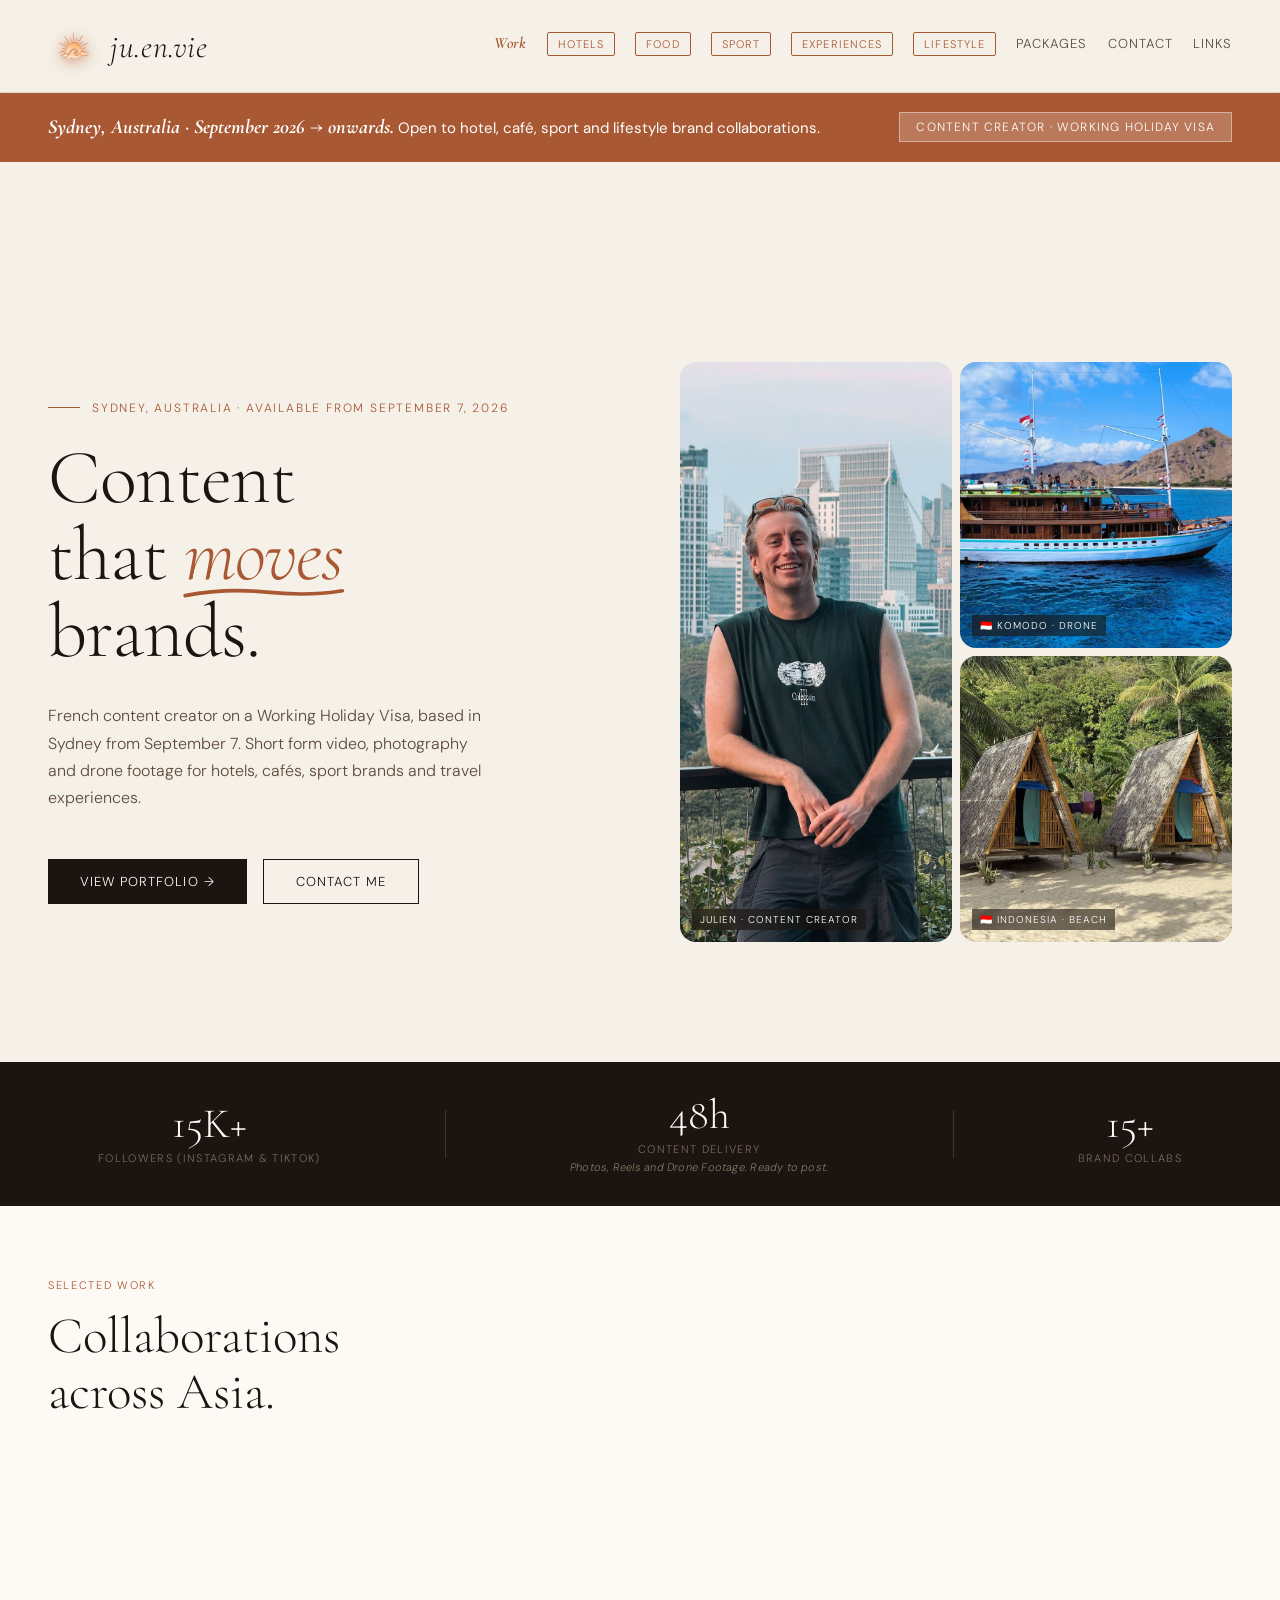
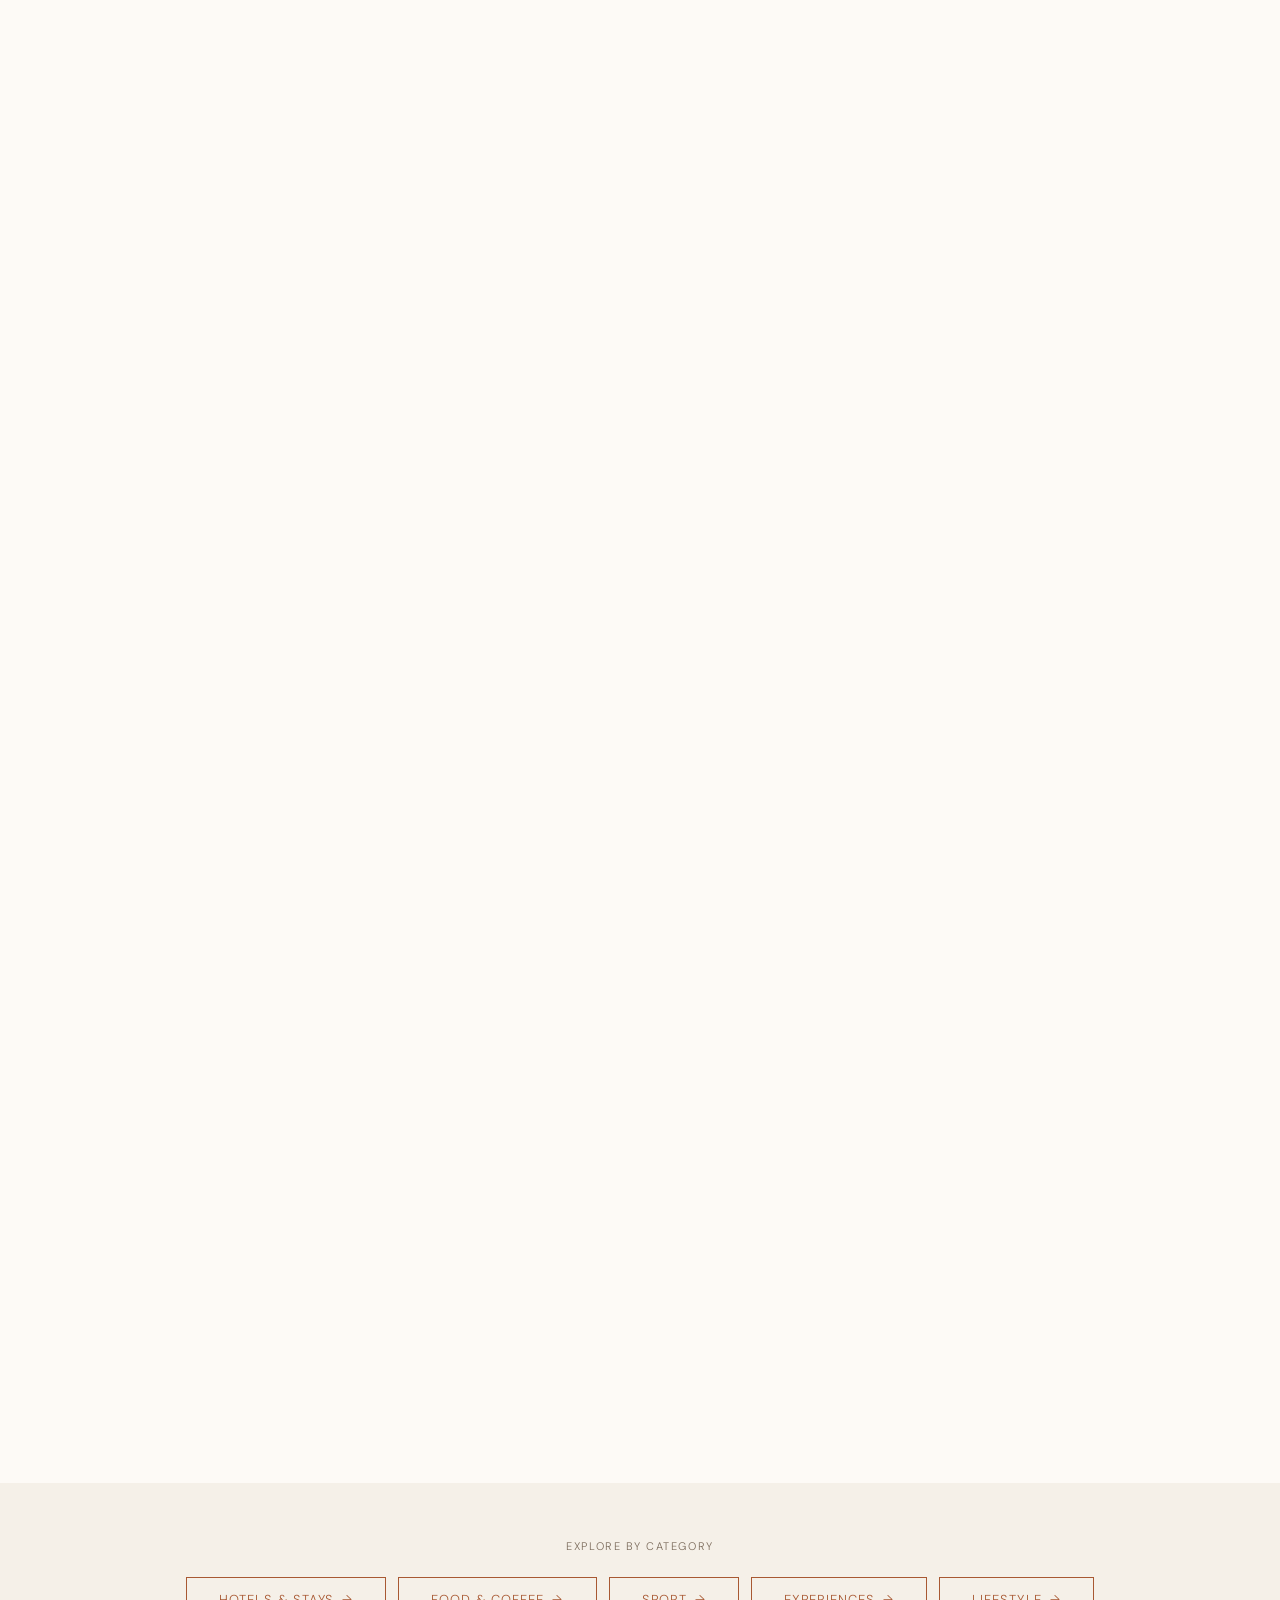
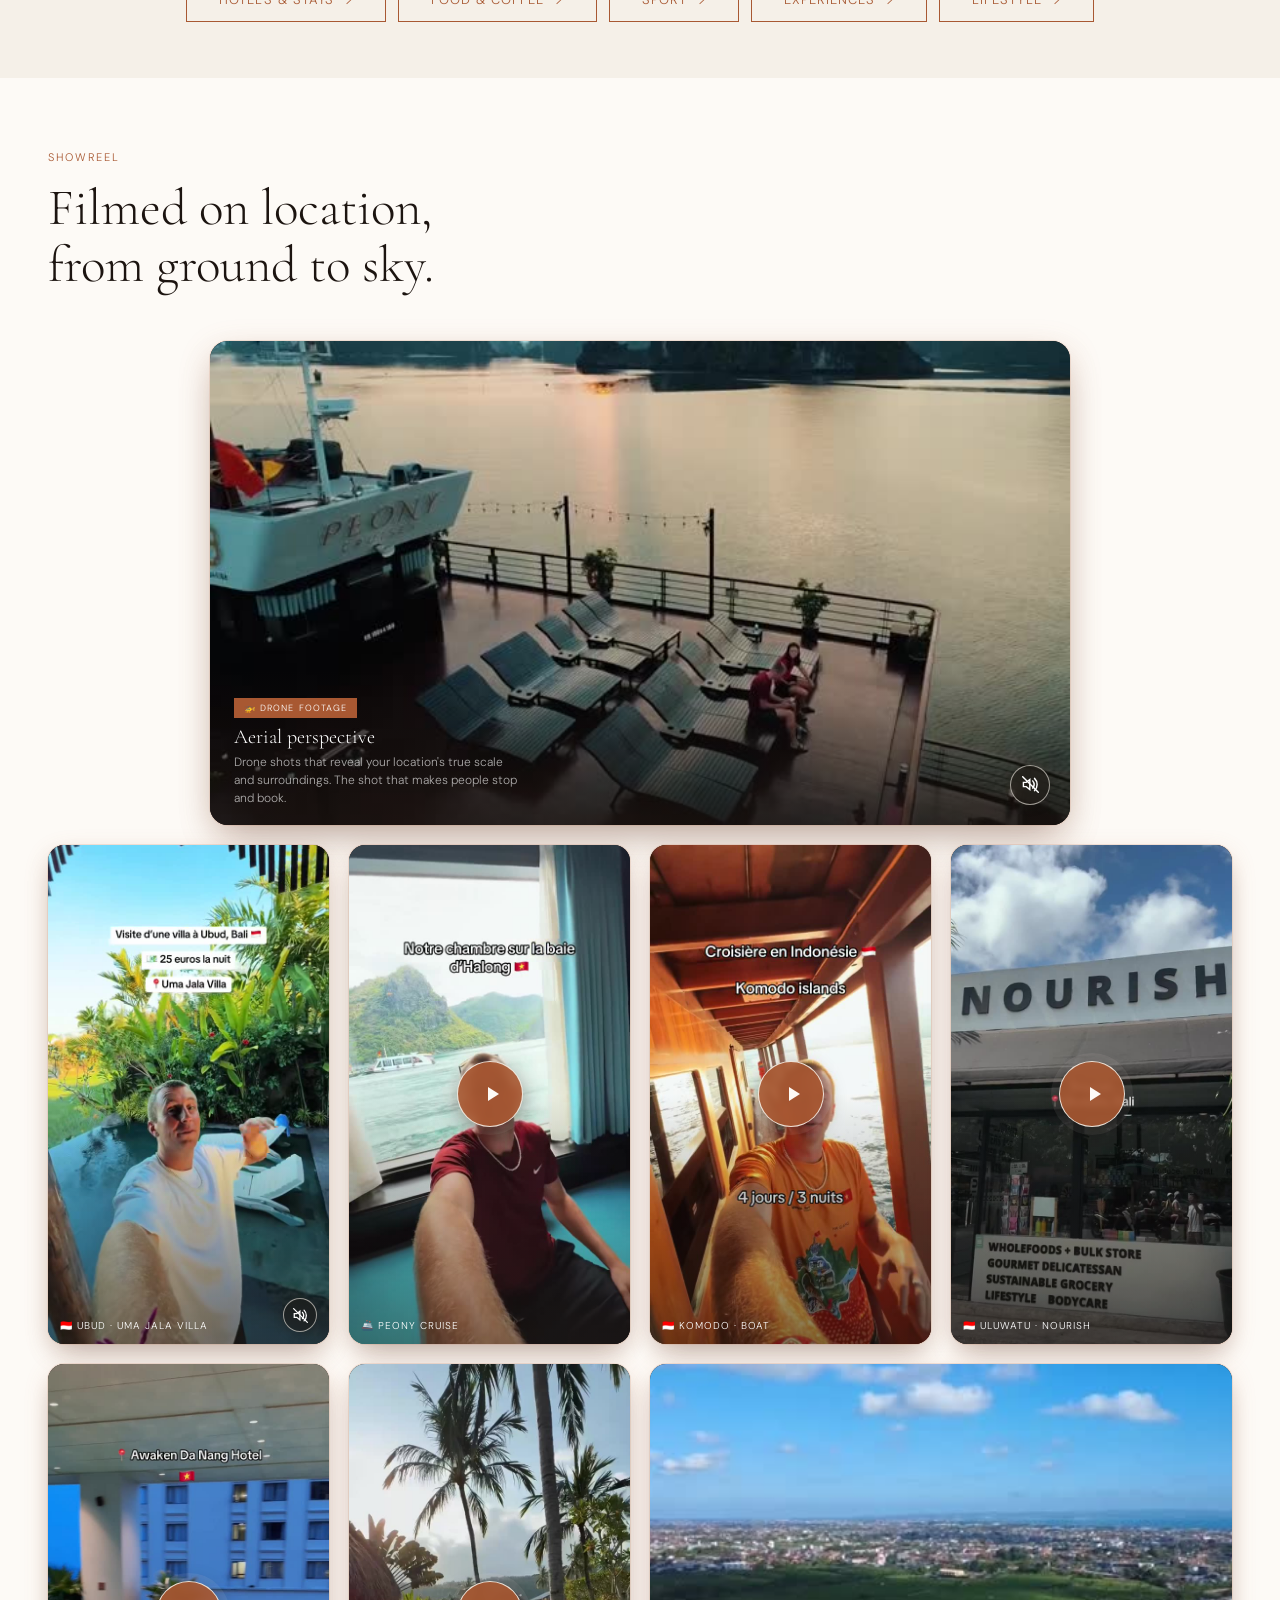
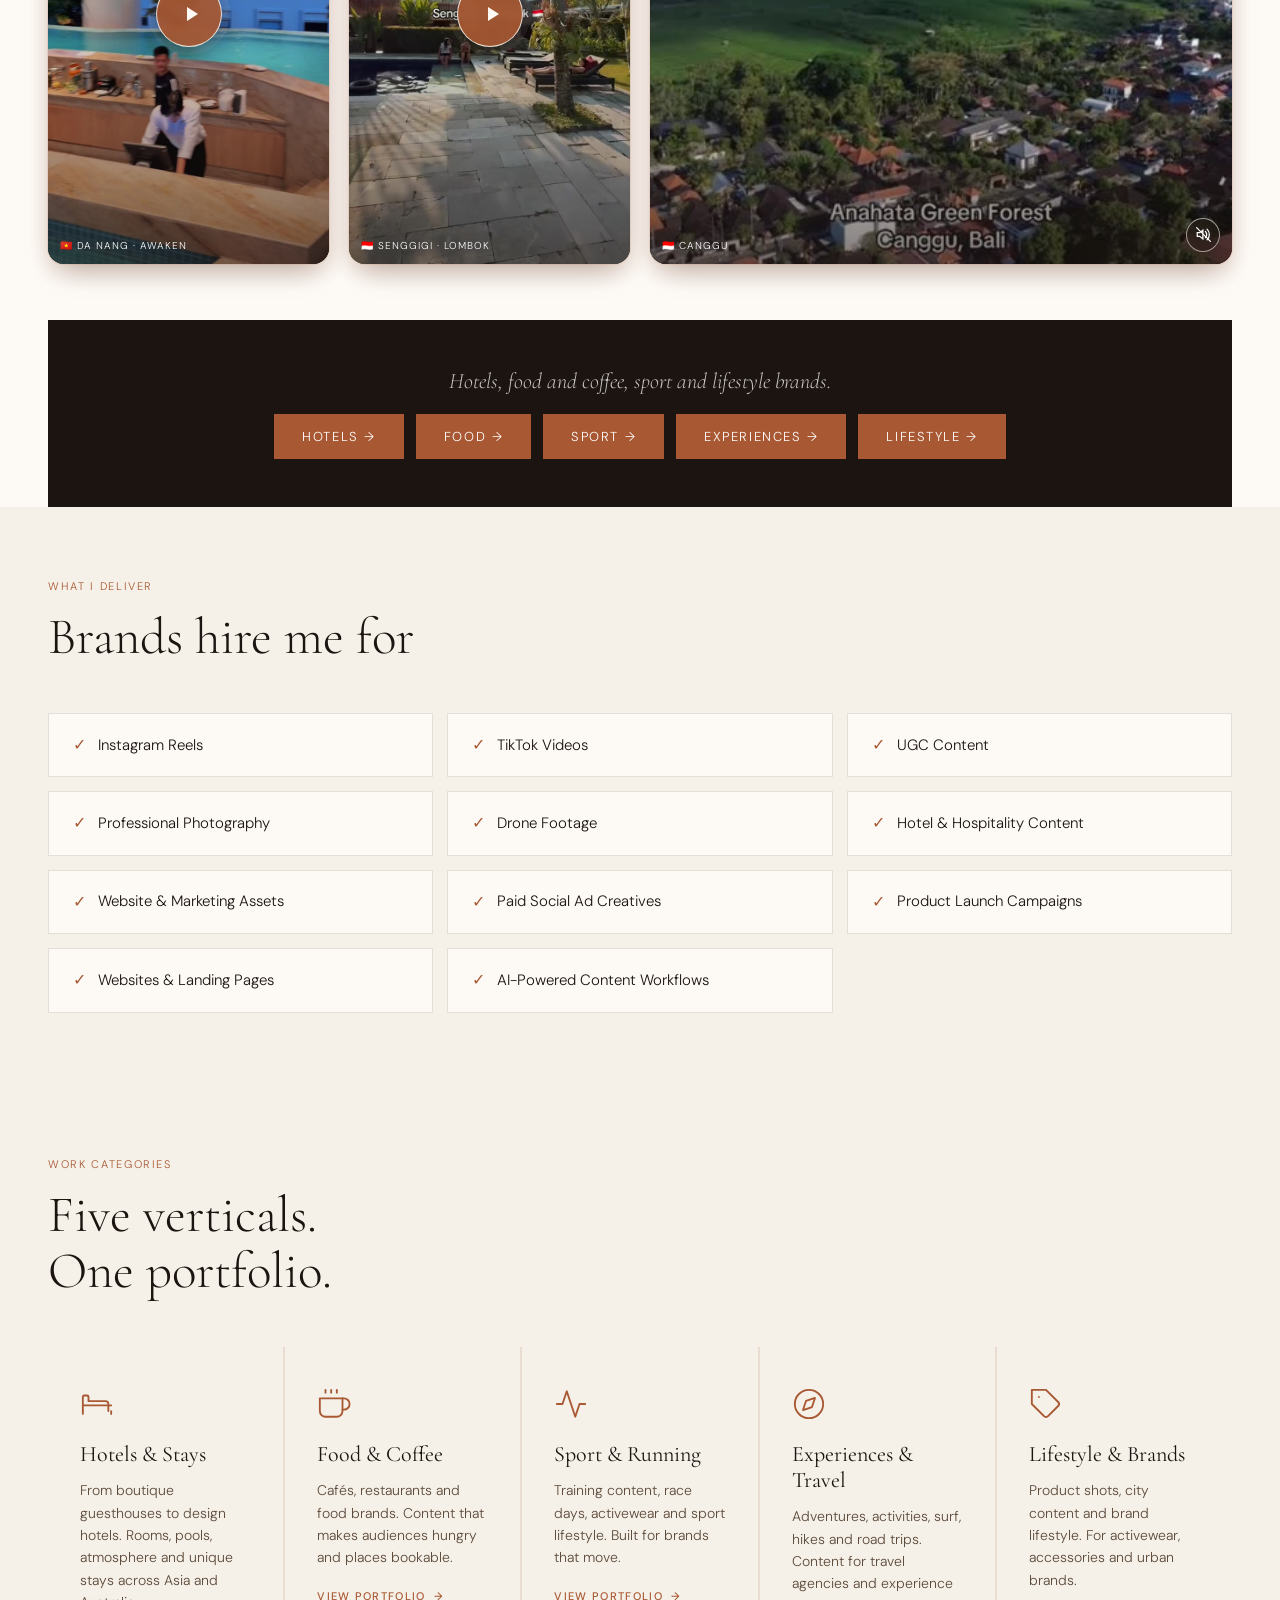
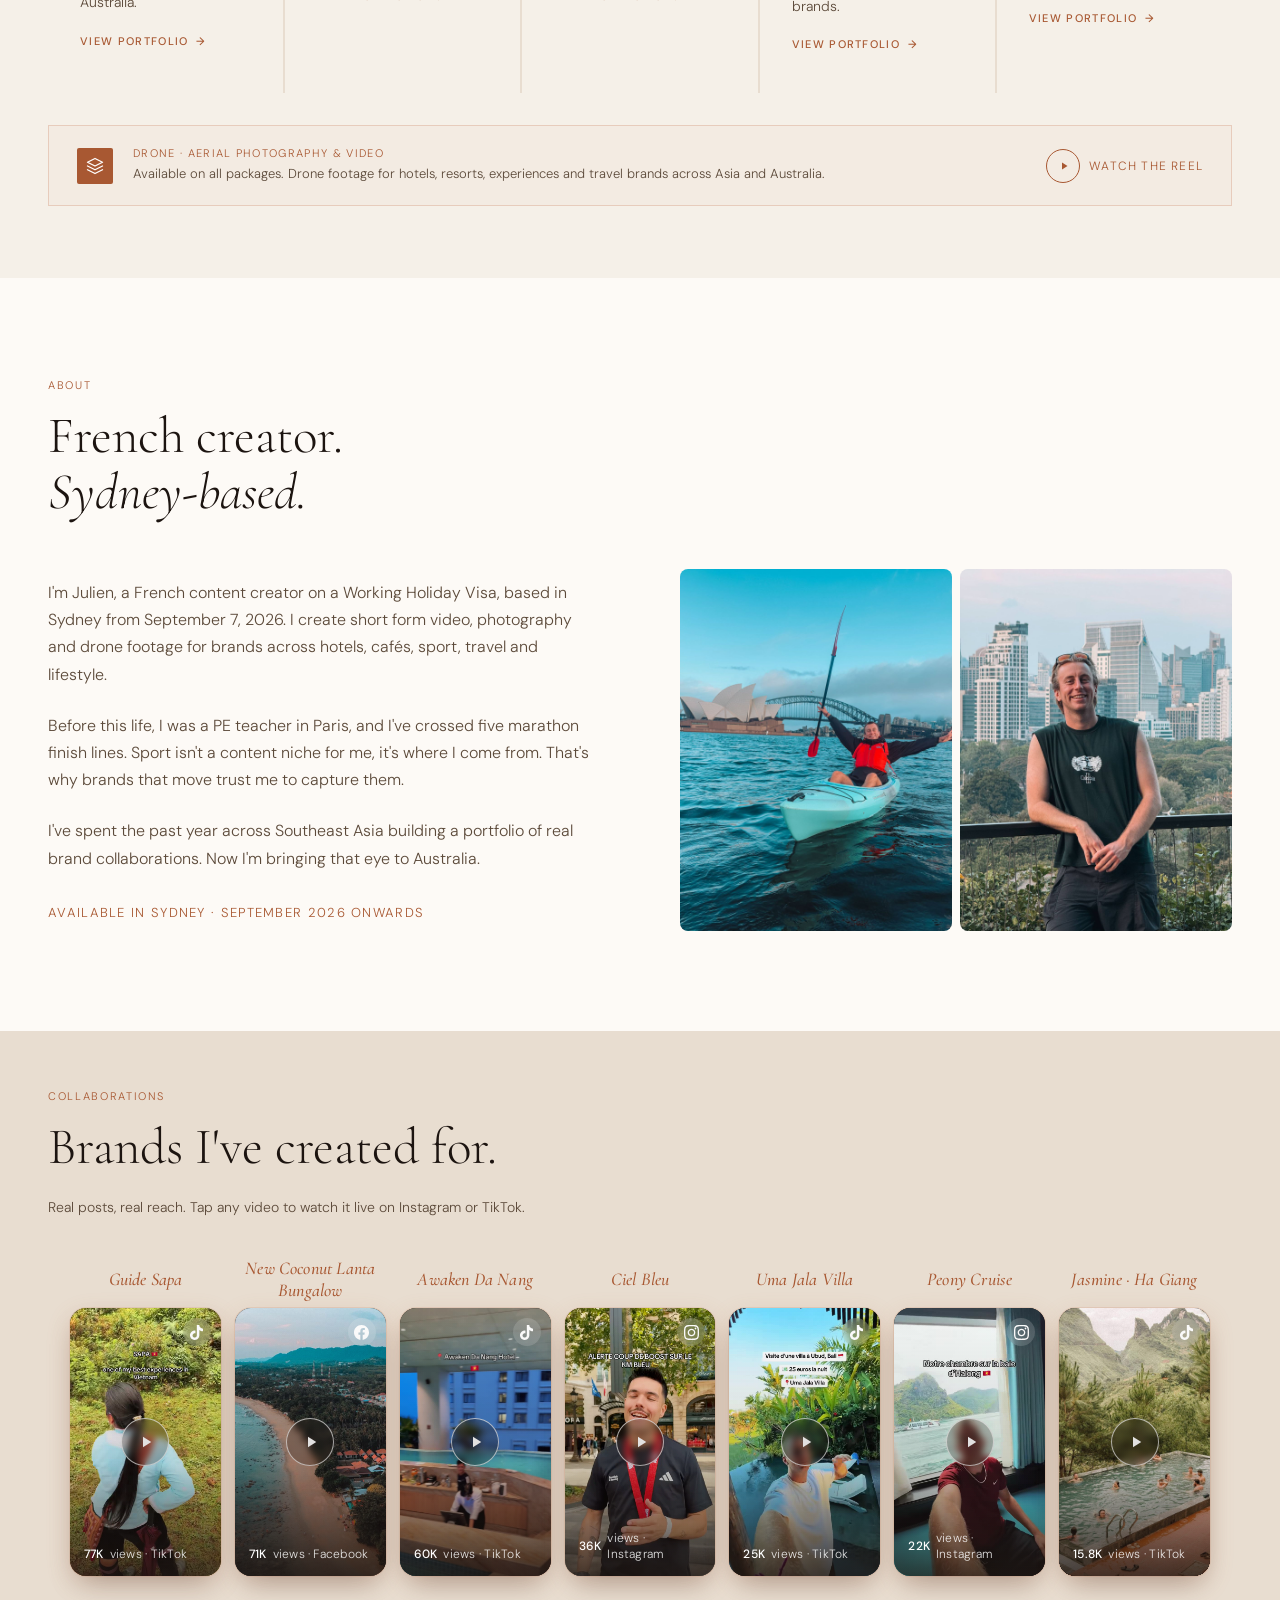
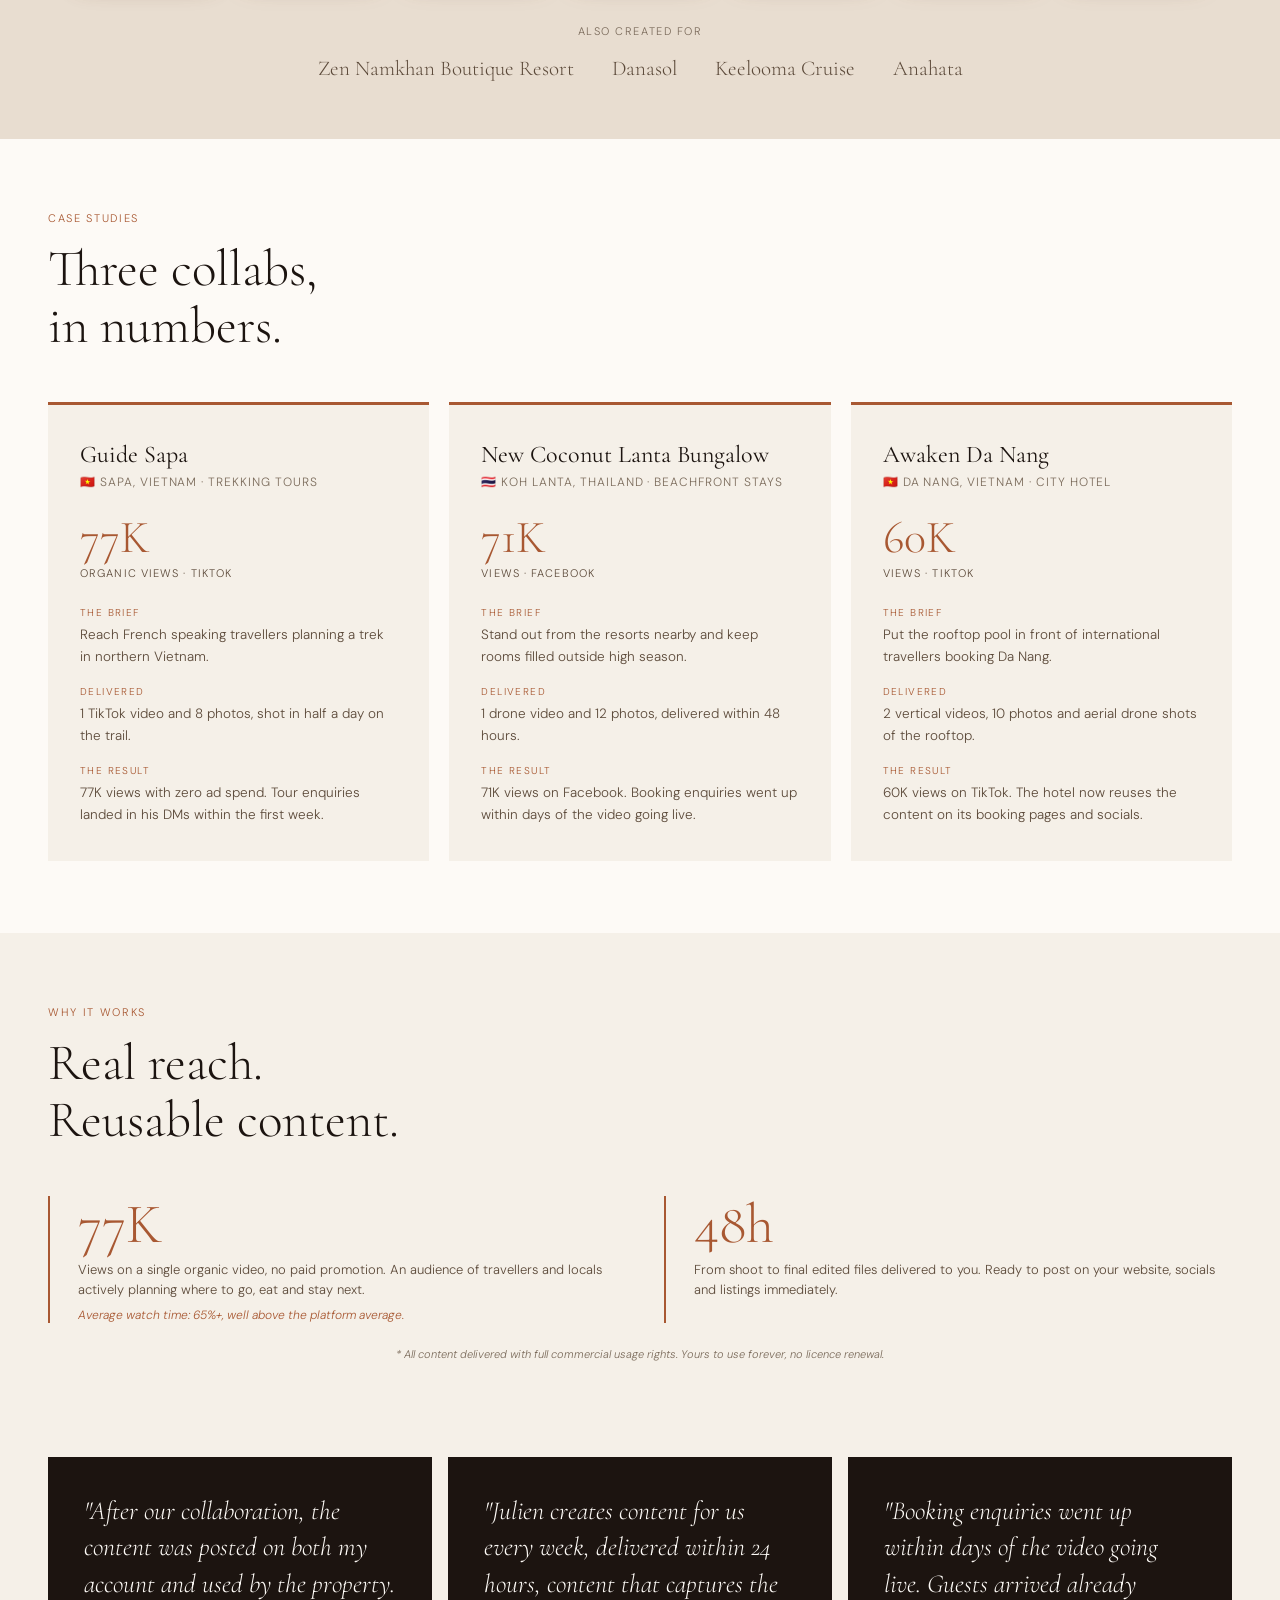
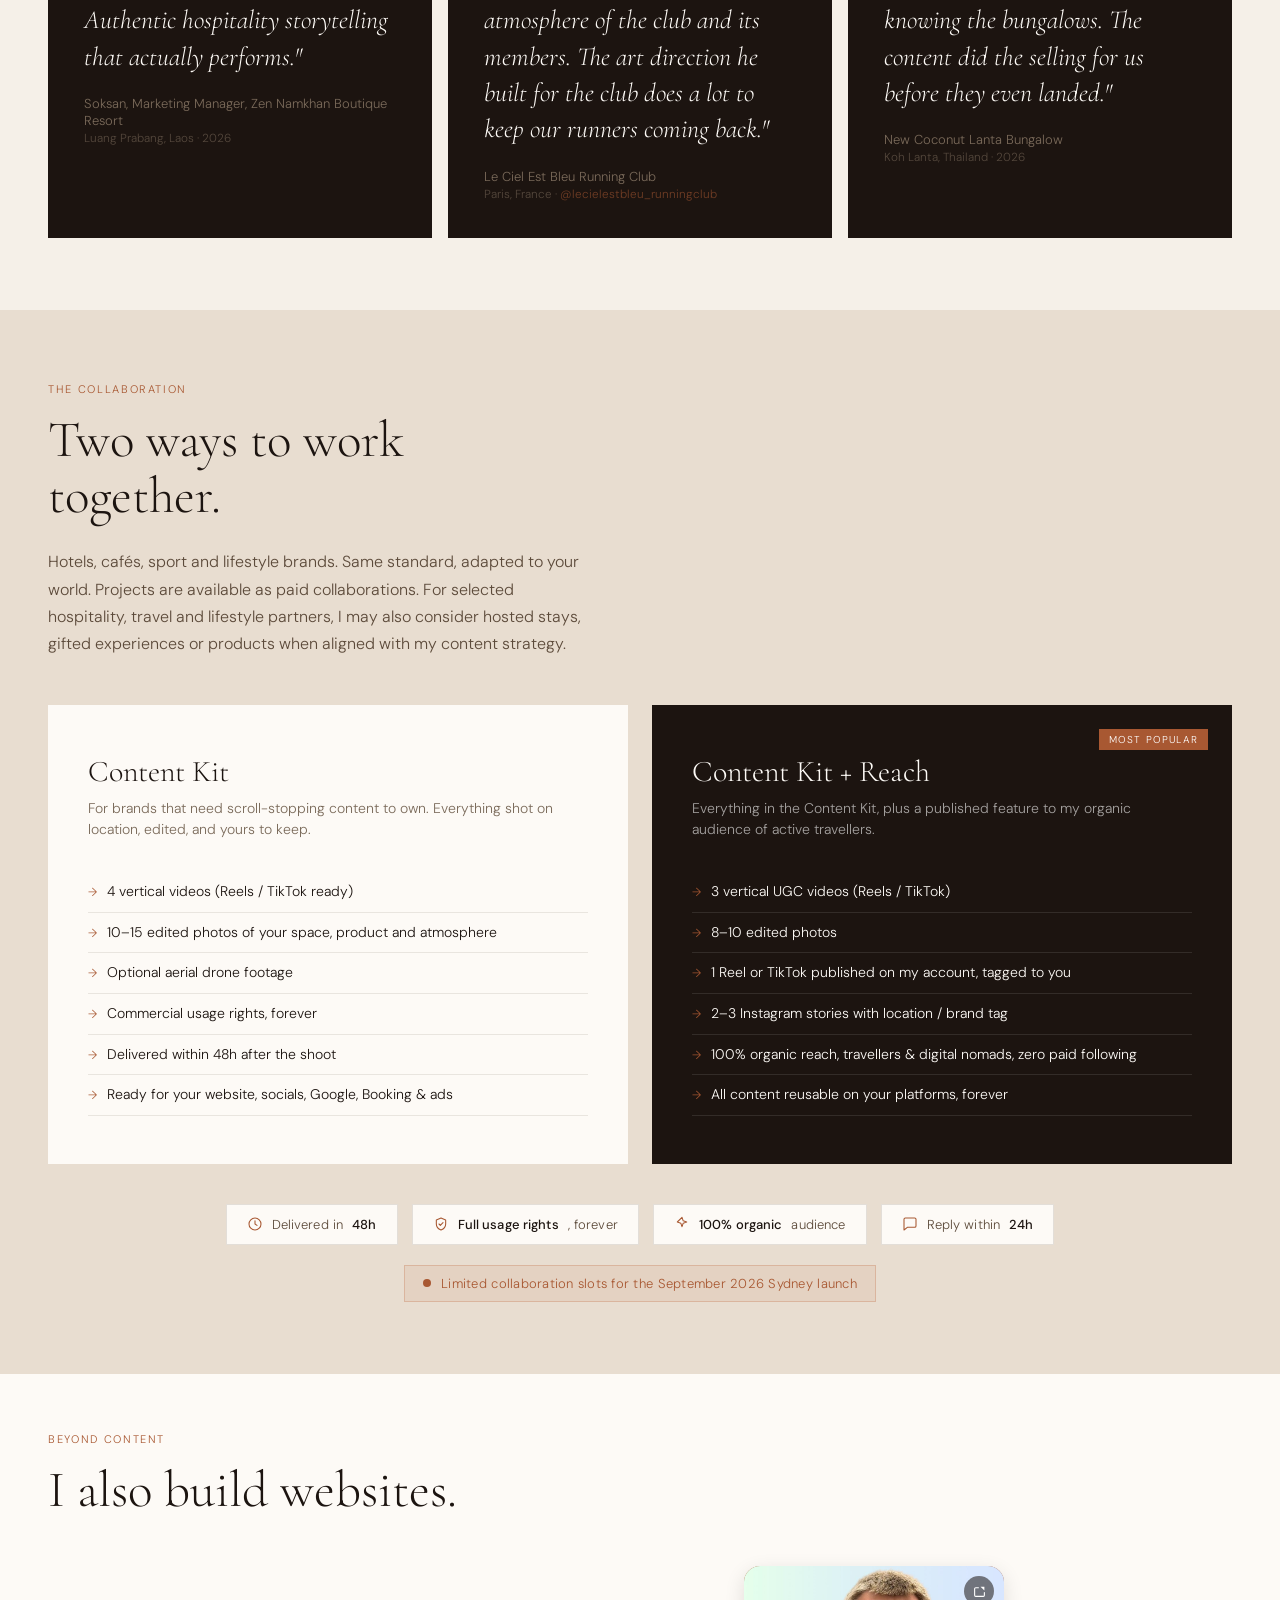
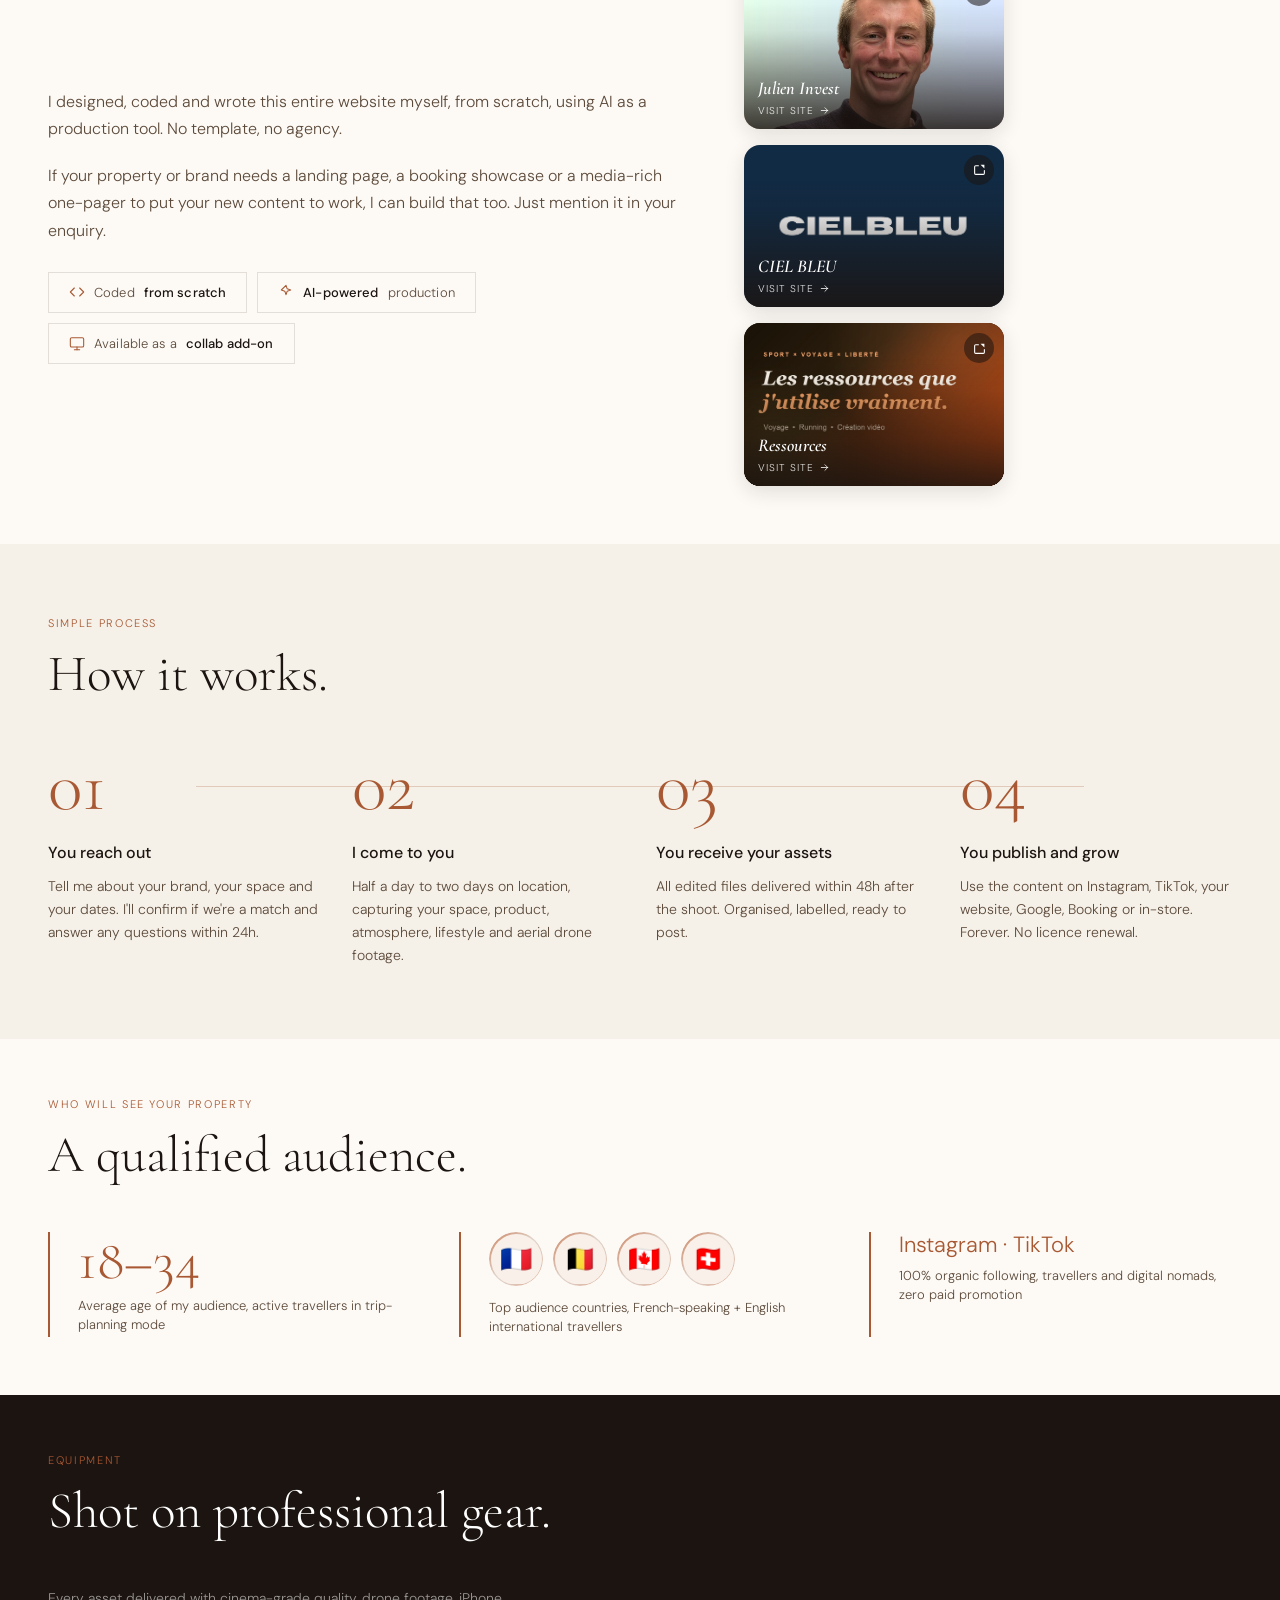
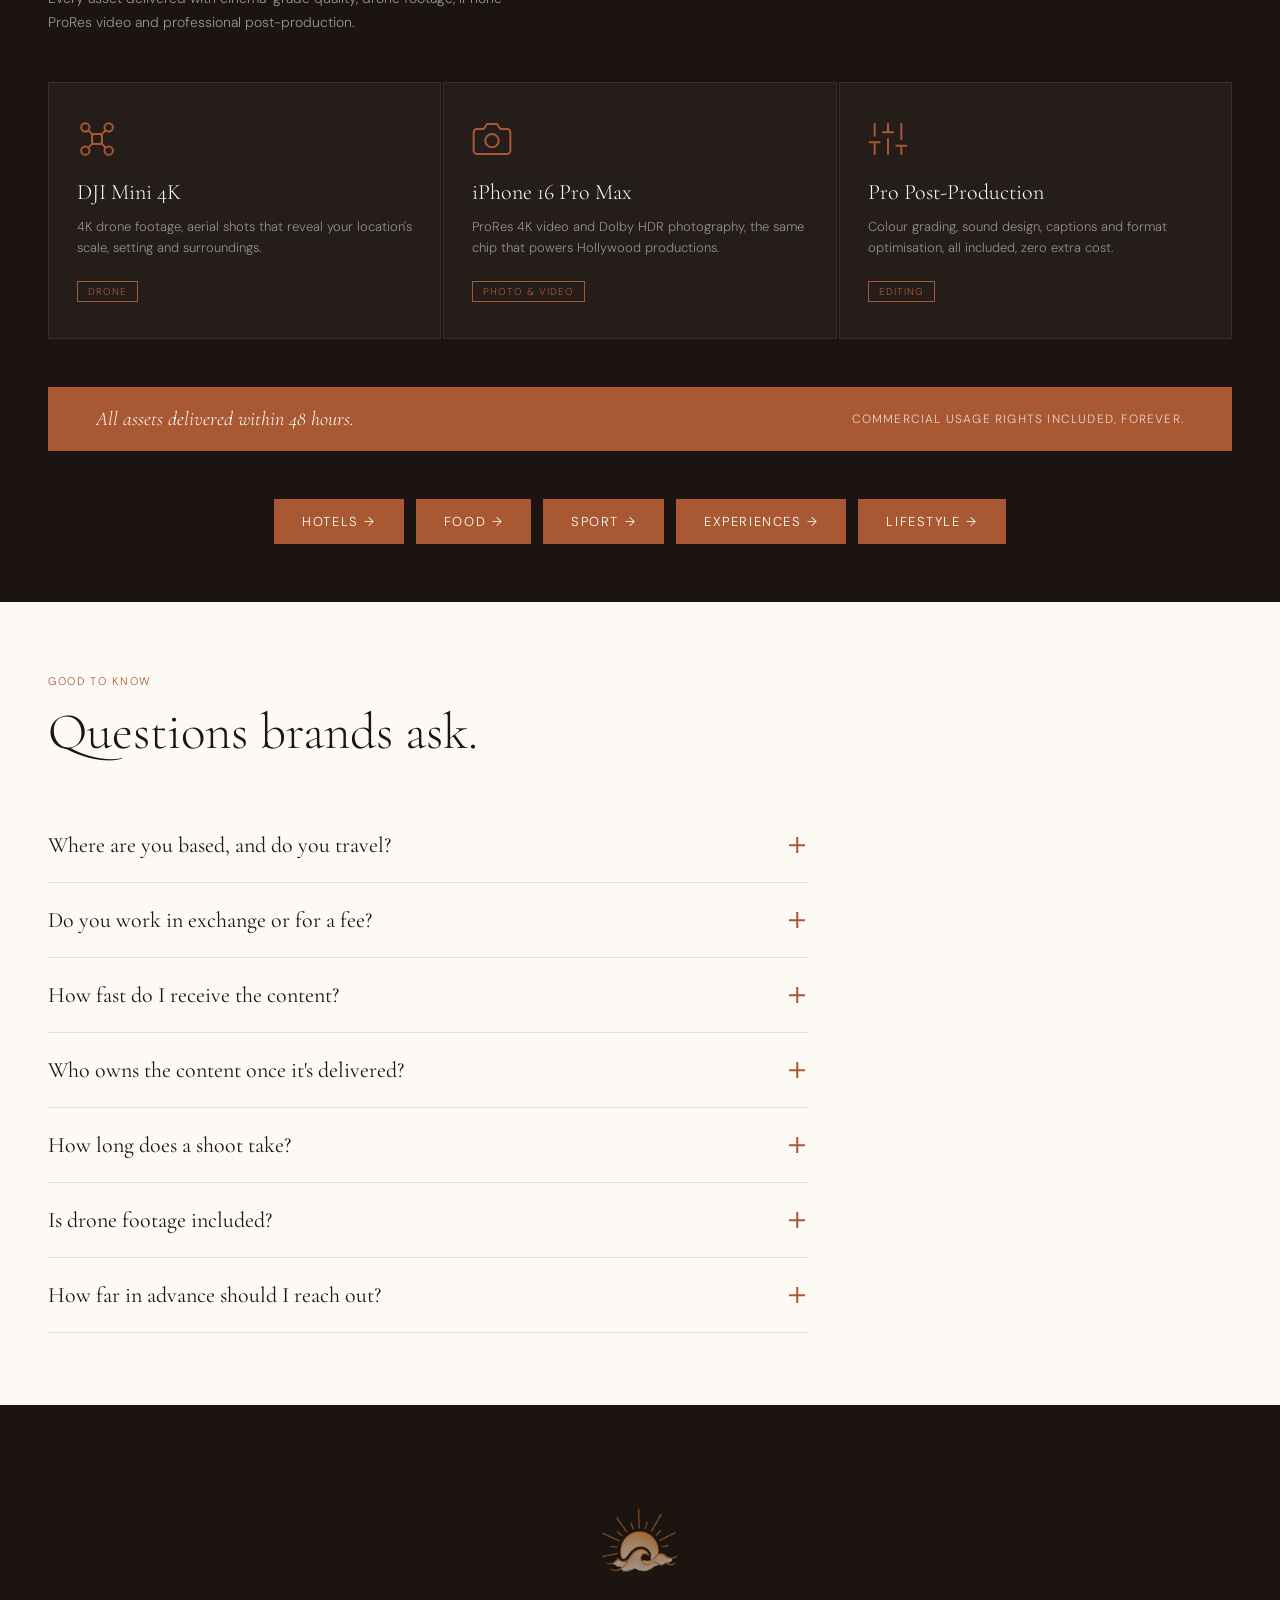
==== commit fe3180f1: "22" ====
--- a/index.html
+++ b/index.html
@@ -10,14 +10,14 @@
 <meta property="og:image" content="https://juenvie.com/images/partage/index.jpg">
 <meta property="og:image:width" content="1200">
 <meta property="og:image:height" content="630">
-<meta property="og:image:alt" content="Julien on a Bangkok rooftop, city skyline behind">
+<meta property="og:image:alt" content="Julien in front of the Tegalalang rice terraces, Bali">
 <meta property="og:type" content="website">
 <meta property="og:url" content="https://juenvie.com/">
 <meta name="twitter:card" content="summary_large_image">
 <meta name="twitter:title" content="Julien · Content Creator | Sydney, Australia">
 <meta name="twitter:description" content="Short-form video, photo and drone content for brands in Sydney and Australia. Available from September 7, 2026.">
 <meta name="twitter:image" content="https://juenvie.com/images/partage/index.jpg">
-<meta name="twitter:image:alt" content="Julien on a Bangkok rooftop, city skyline behind">
+<meta name="twitter:image:alt" content="Julien in front of the Tegalalang rice terraces, Bali">
 <link rel="canonical" href="https://juenvie.com/">
 <title>Julien · Content Creator | Sydney, Australia</title>
 <link rel="icon" type="image/png" sizes="32x32" href="images/favicon-32.png">
@@ -1466,6 +1466,10 @@
     <!-- Column 1 -->
     <div class="col col-1">
       <div class="gallery-card">
+        <picture><source type="image/webp" media="(max-width: 768px)" srcset="images/webp/julien-tegalalang-800.webp"><img src="images/julien-tegalalang.jpg" alt="Bali · Tegalalang rice terraces" width="1400" height="1867" loading="lazy"></picture>
+        <div class="portfolio-overlay"><span class="portfolio-tag">🇮🇩 Bali · Tegalalang</span></div>
+      </div>
+      <div class="gallery-card">
         <picture><source type="image/webp" media="(max-width: 768px)" srcset="images/webp/entree-omni-800.webp"><img src="images/entree-omni.jpg" alt="Bali · Omni Social Wellness Club · Canggu" width="1400" height="1867" loading="lazy"></picture>
         <div class="portfolio-overlay"><span class="portfolio-tag">🇮🇩 Bali · Omni Club</span></div>
       </div>
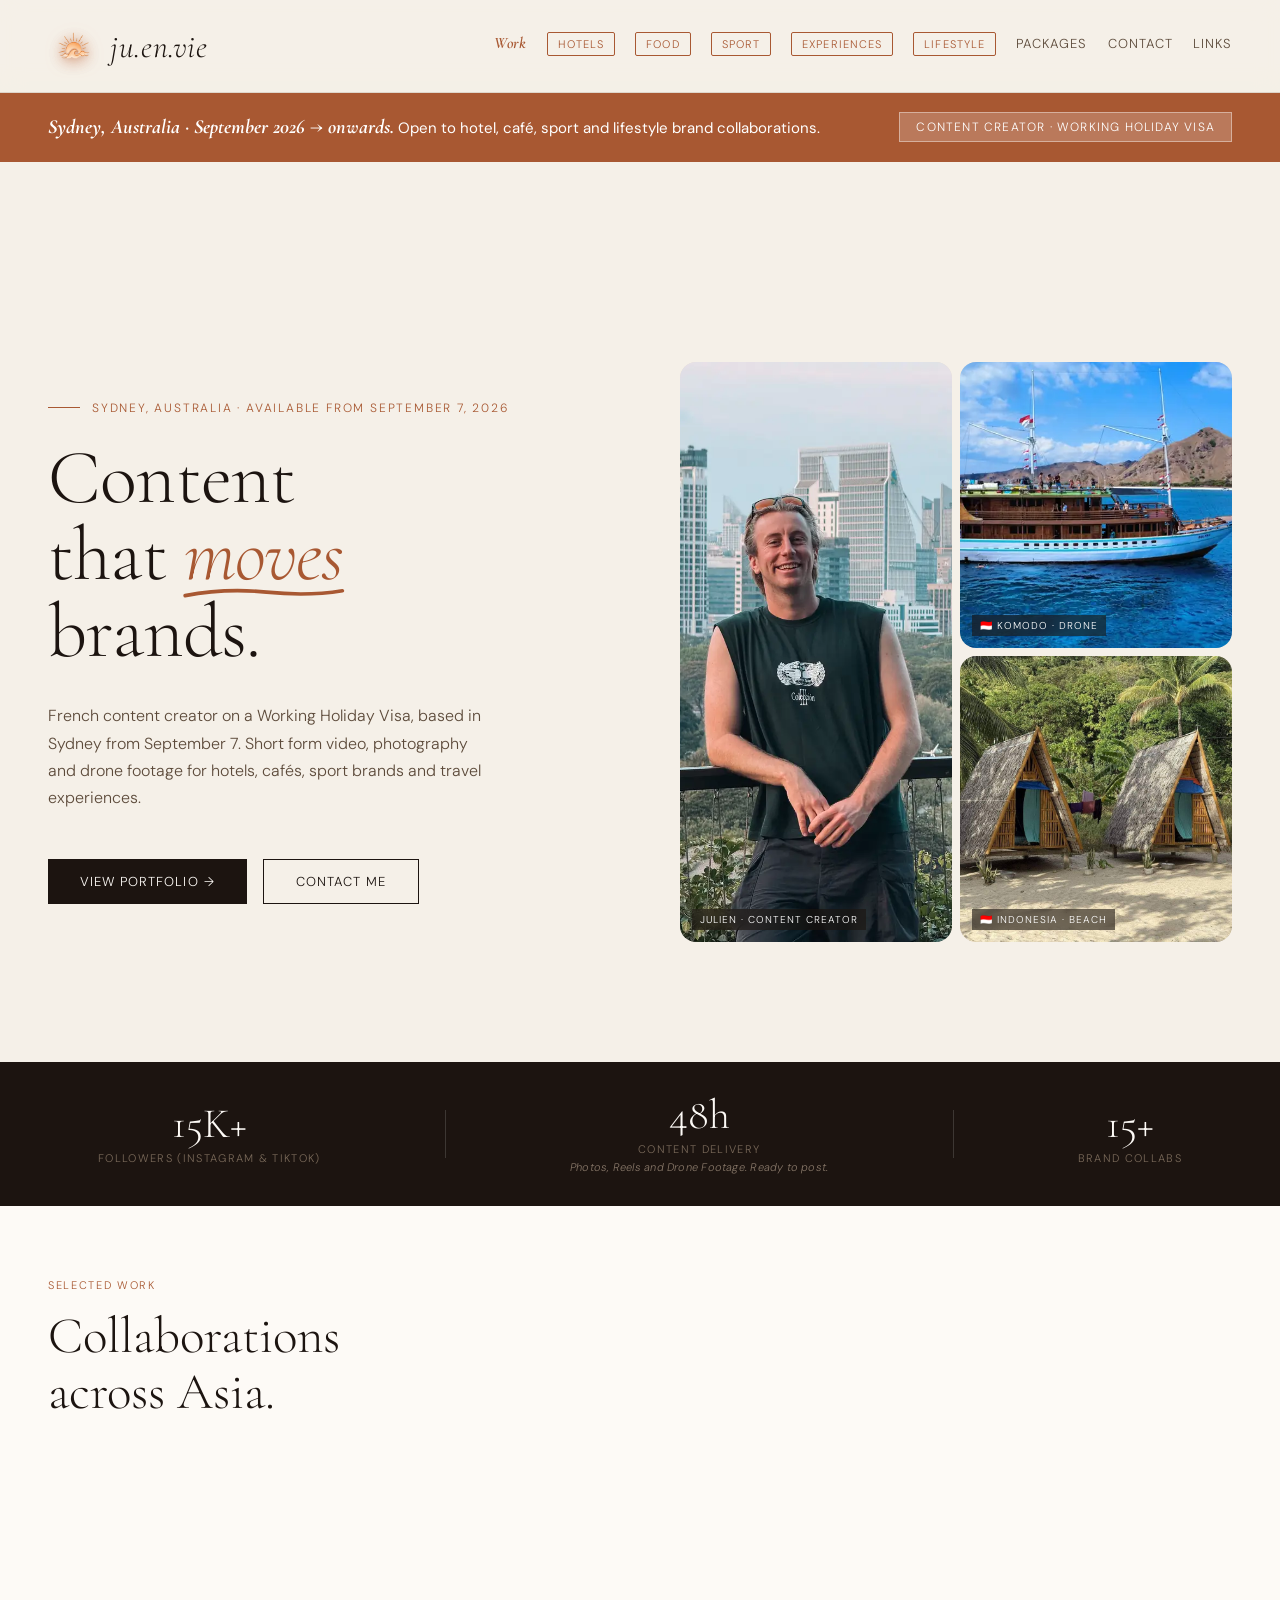
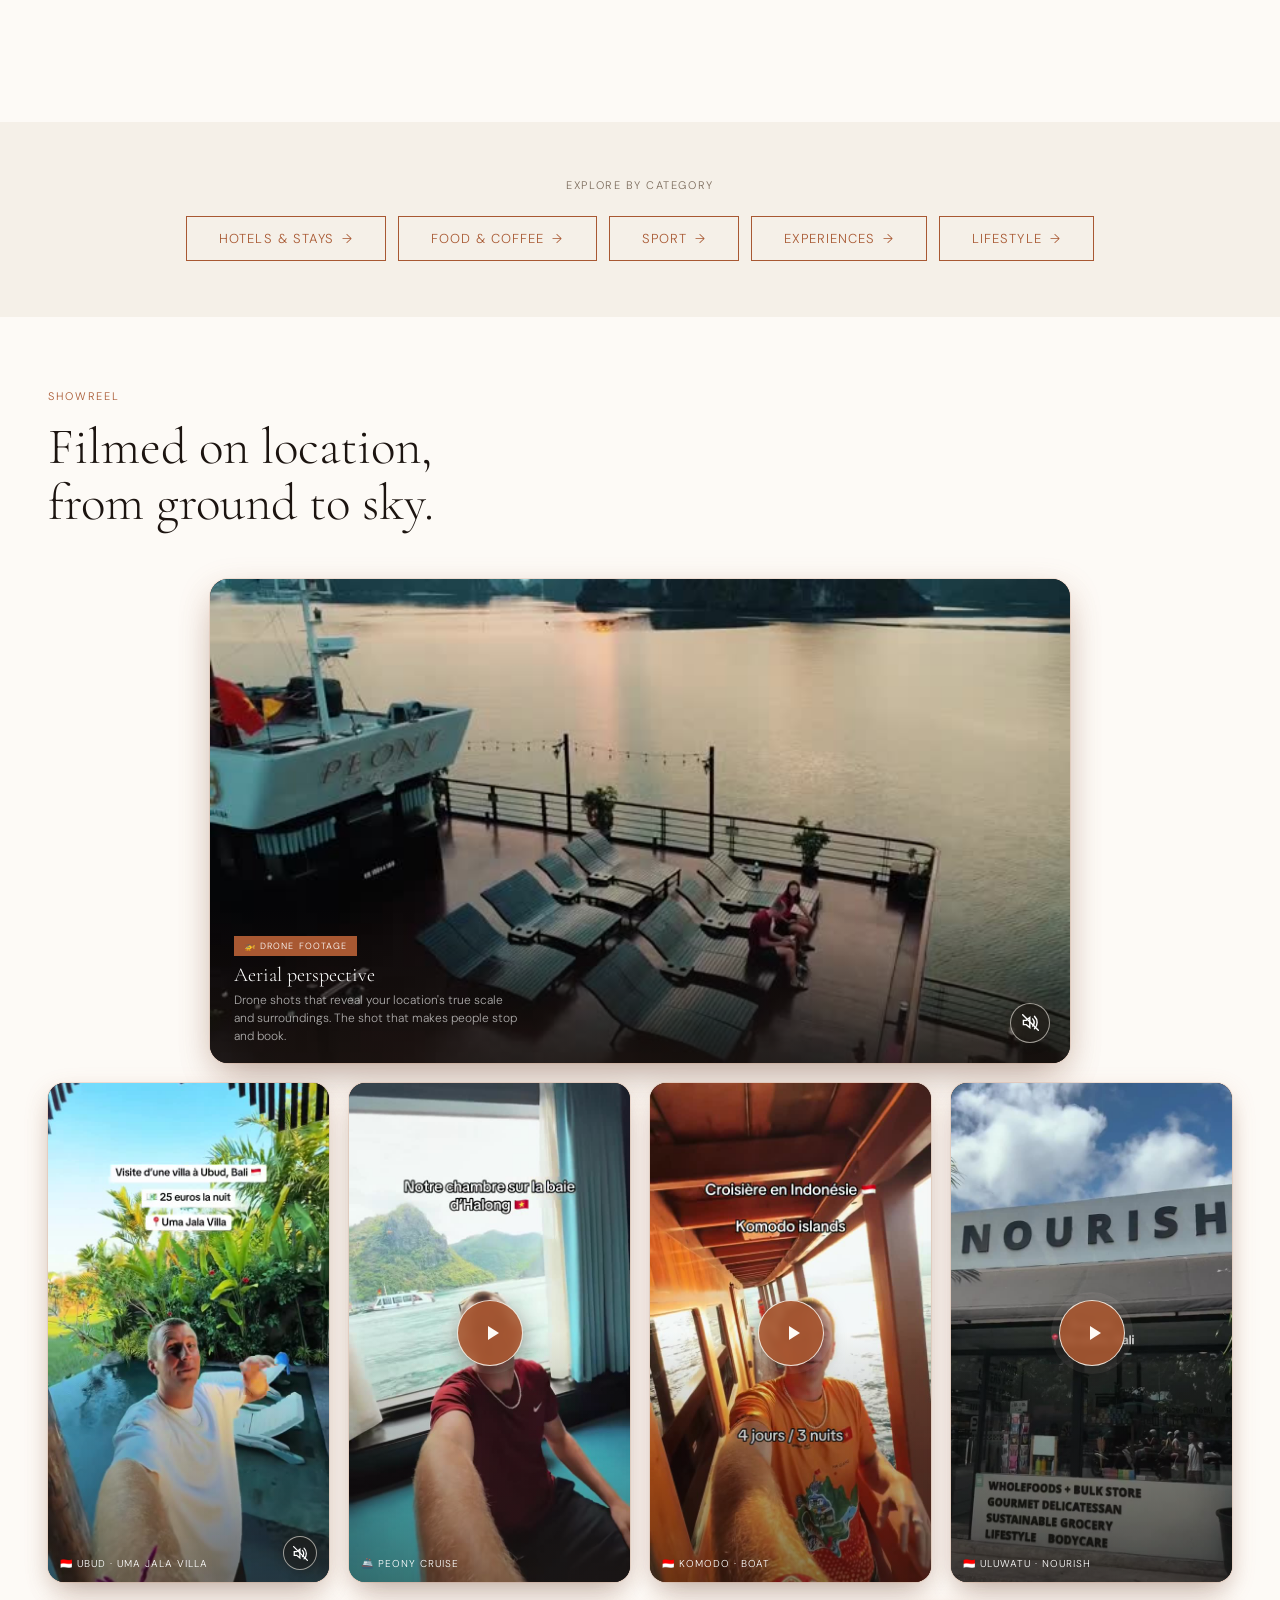
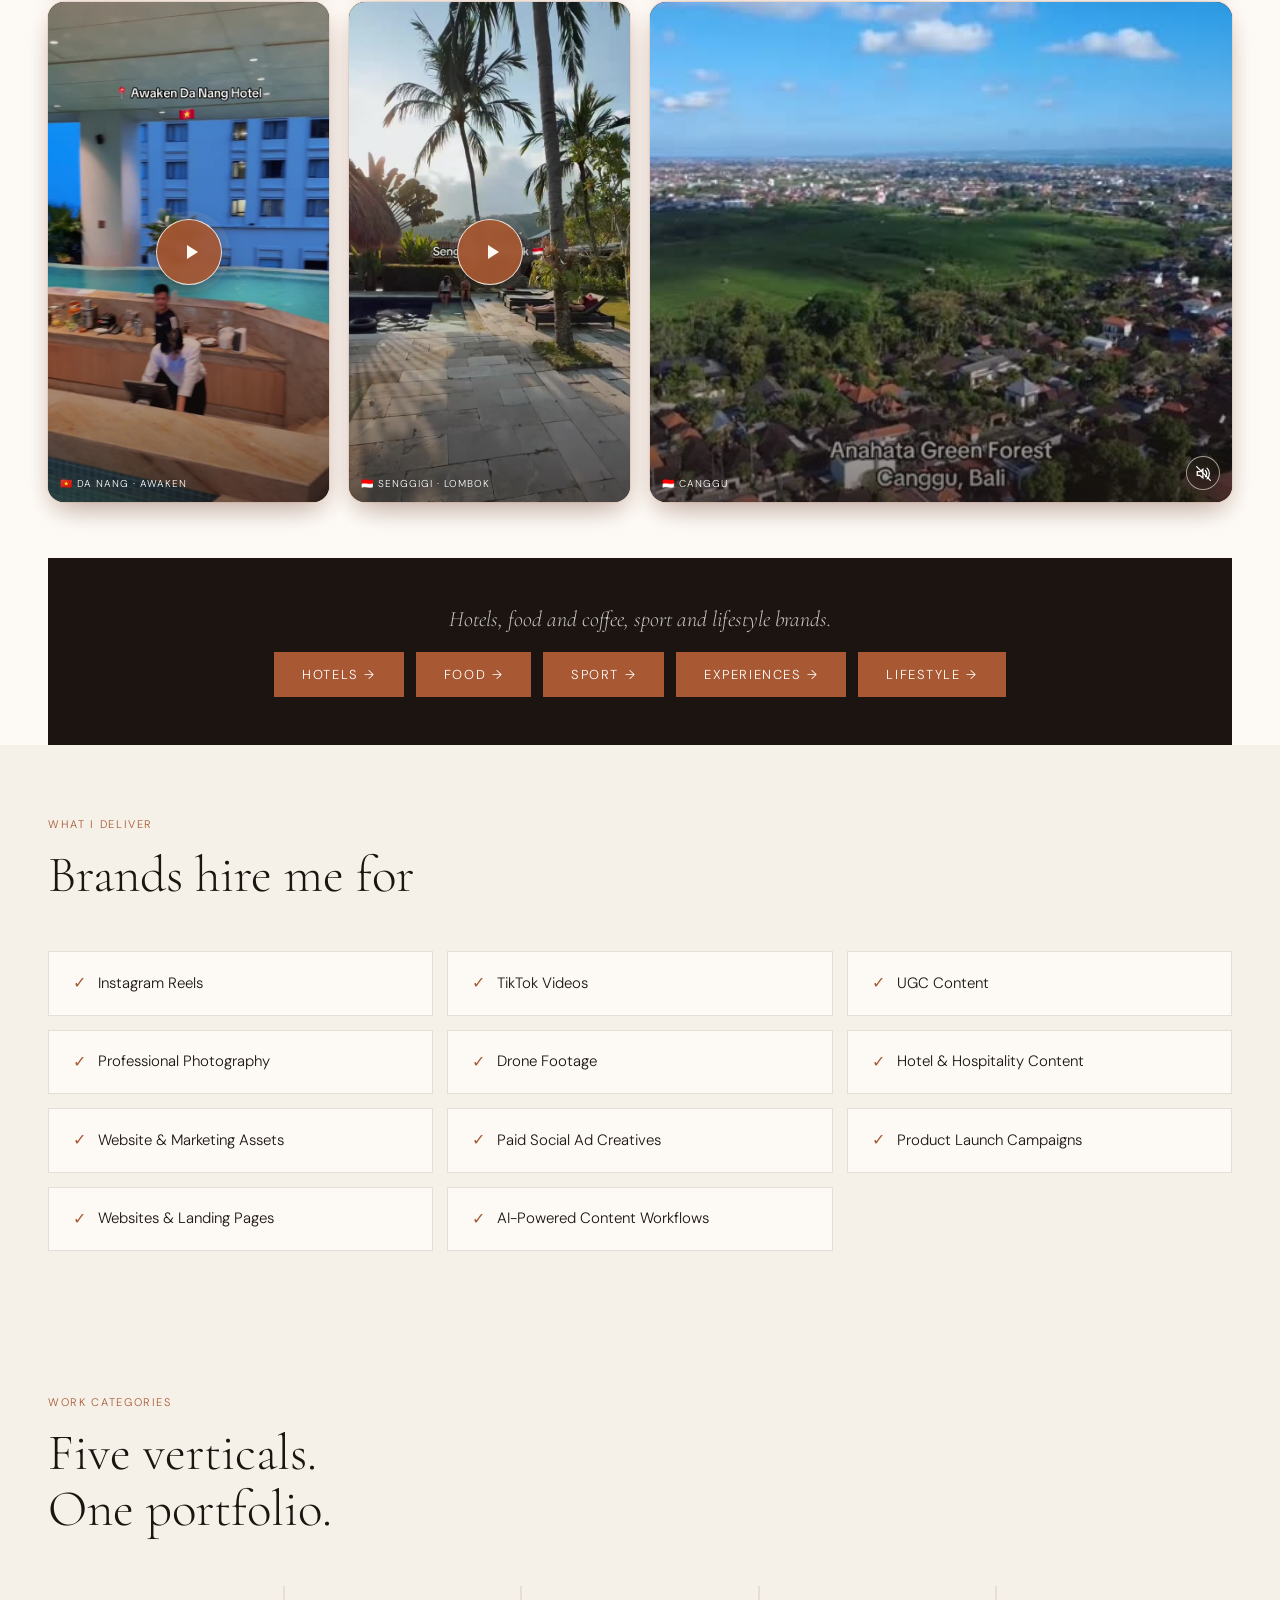
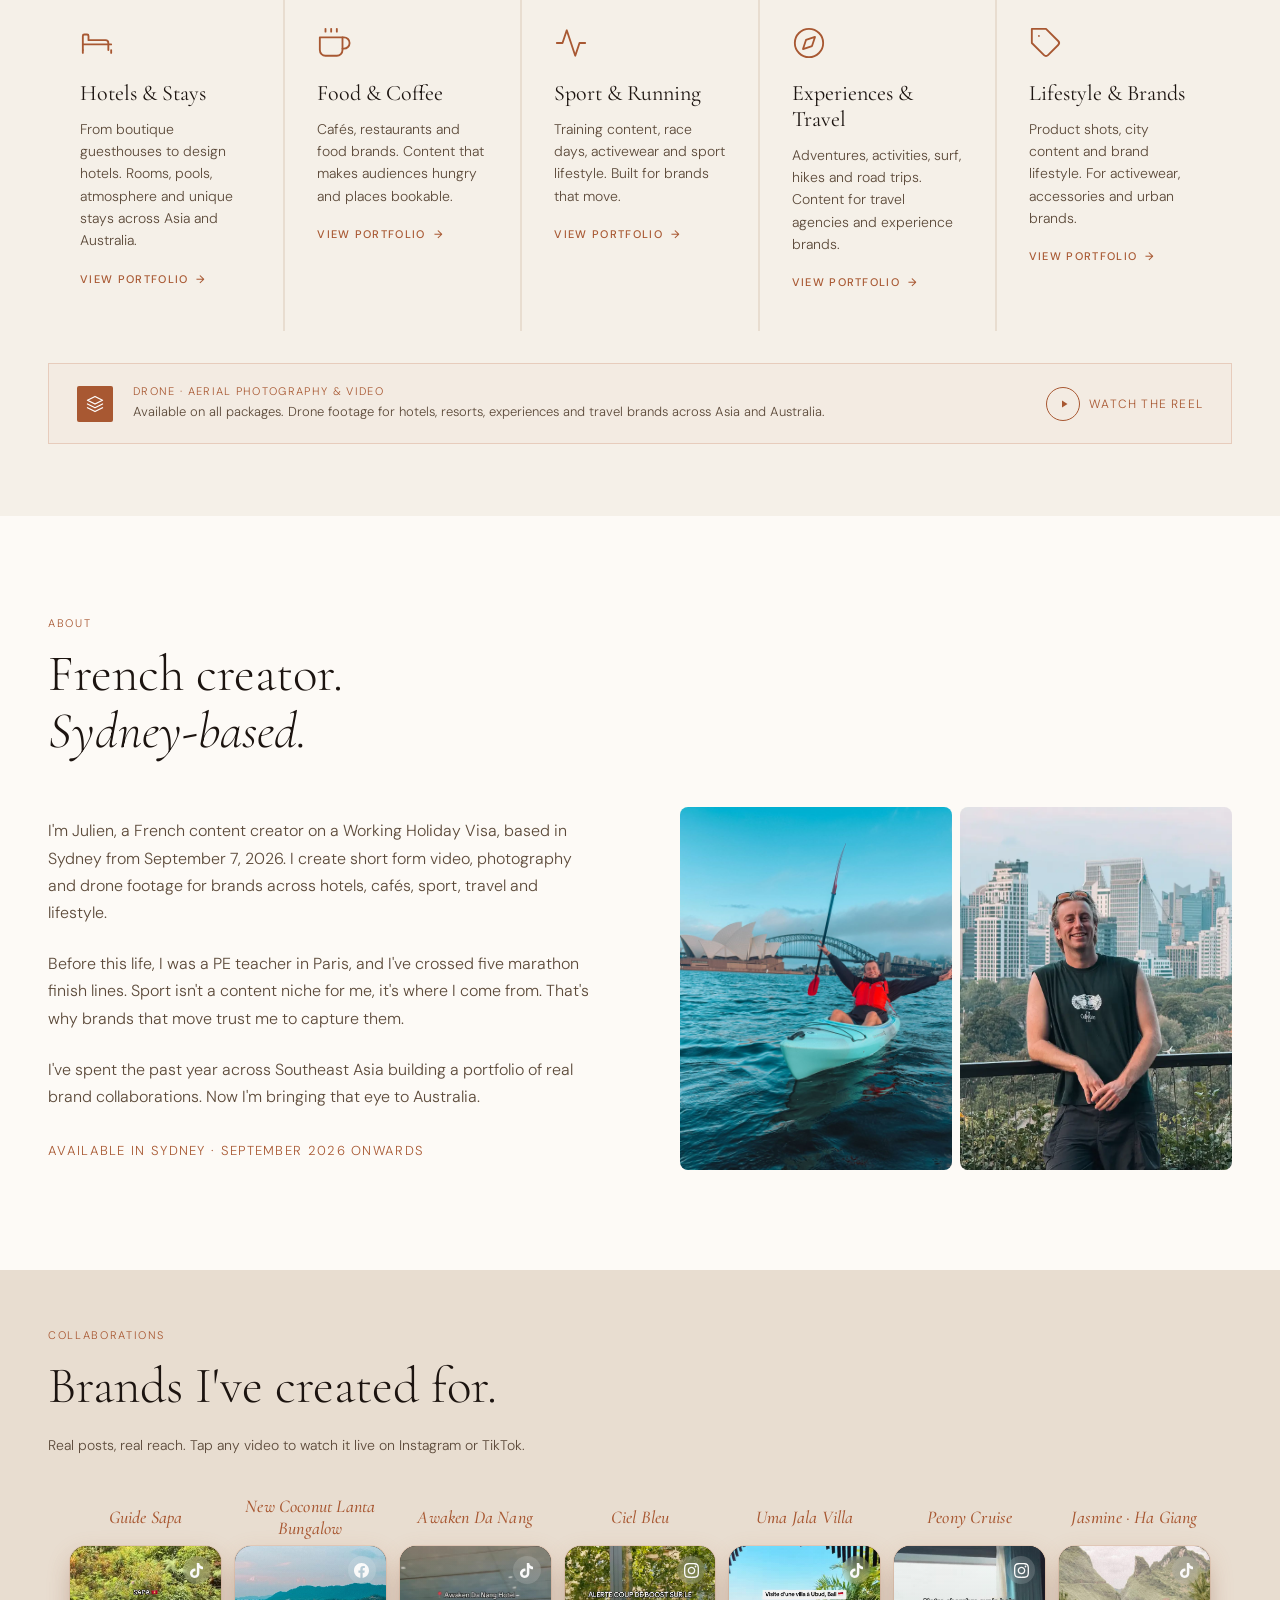
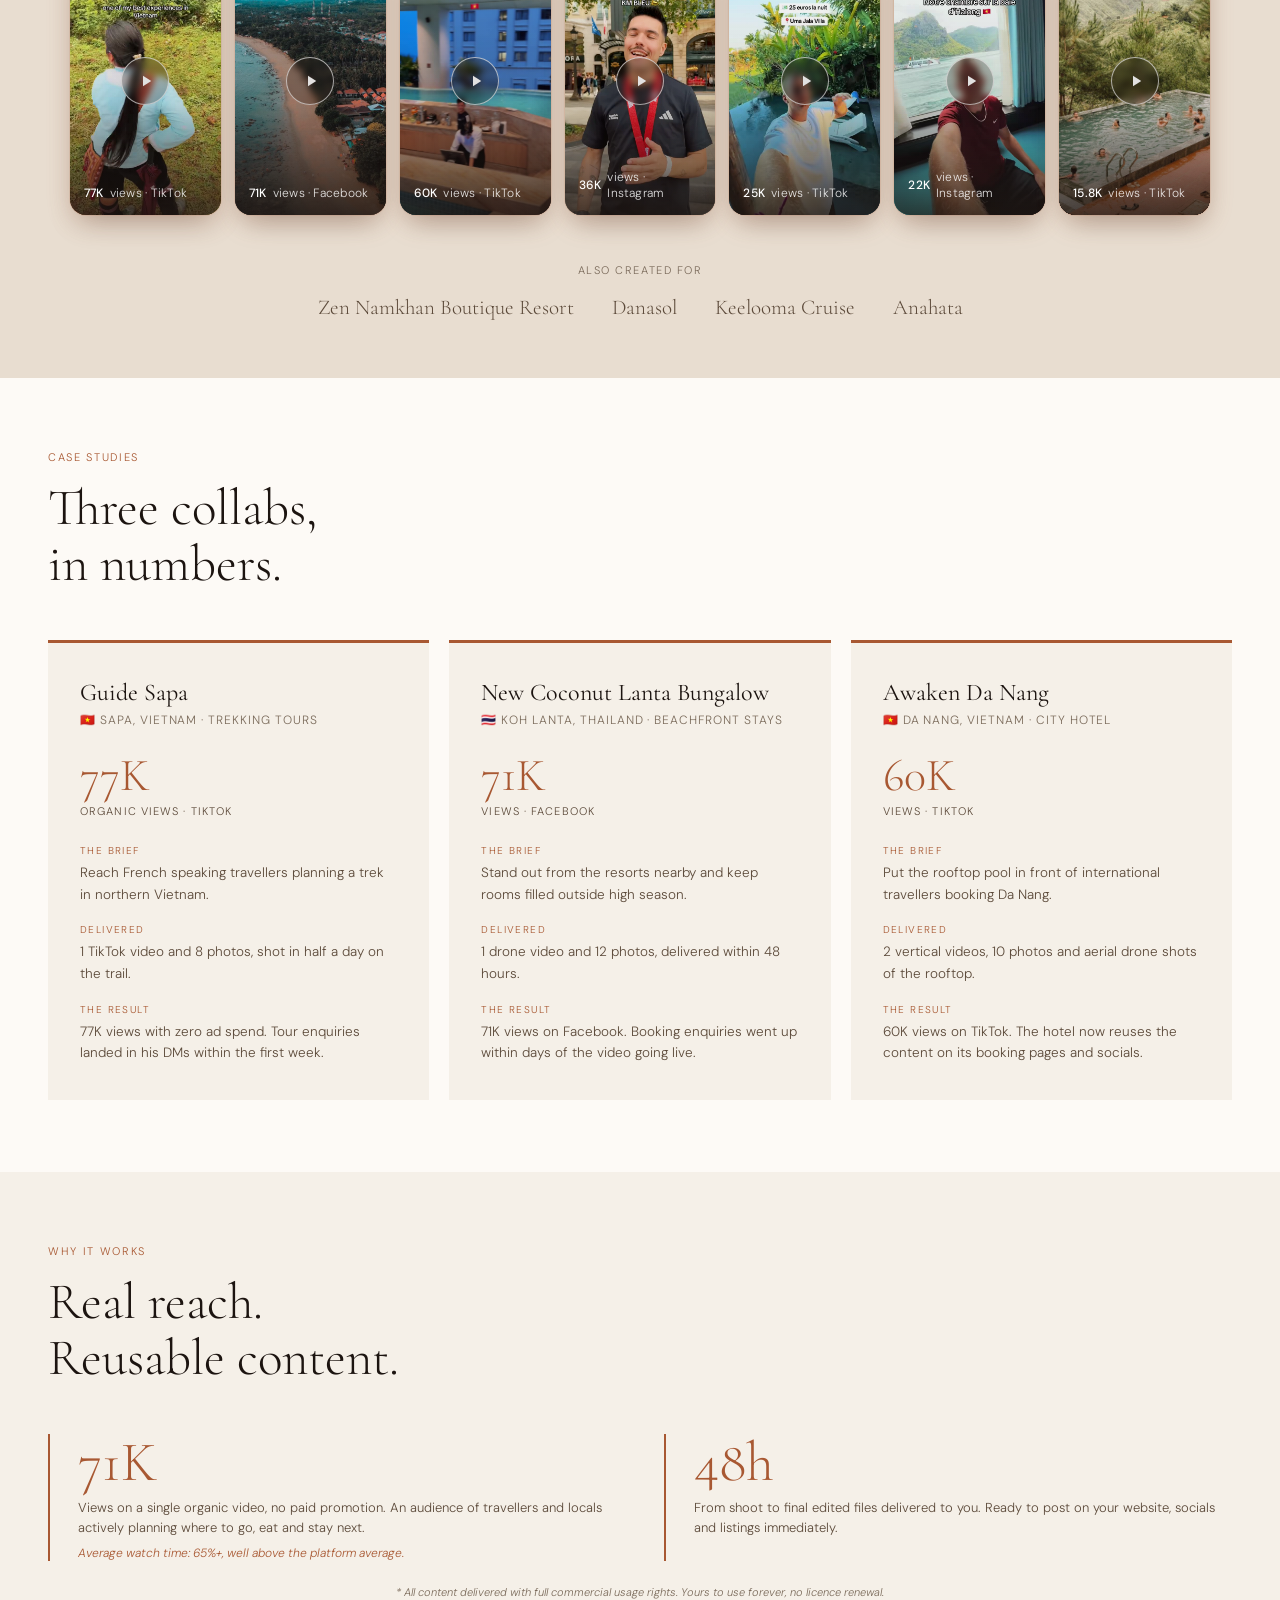
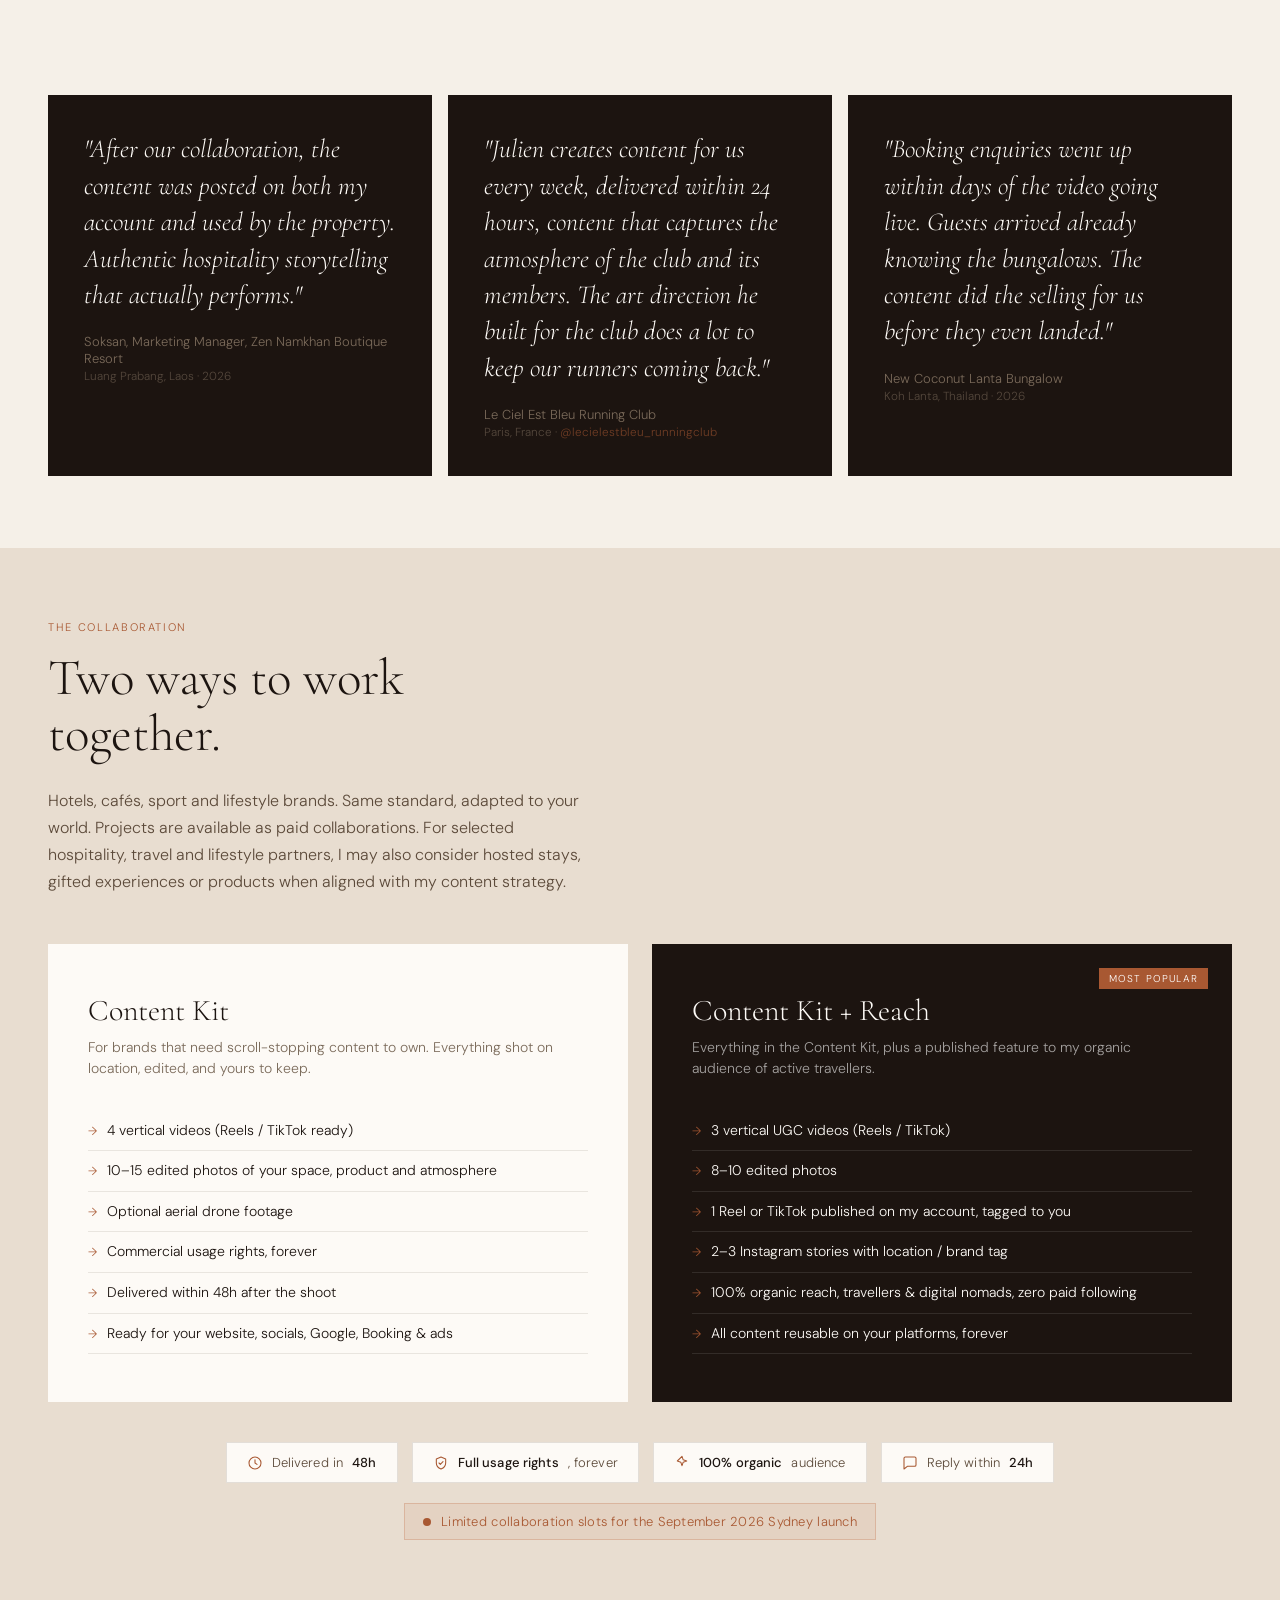
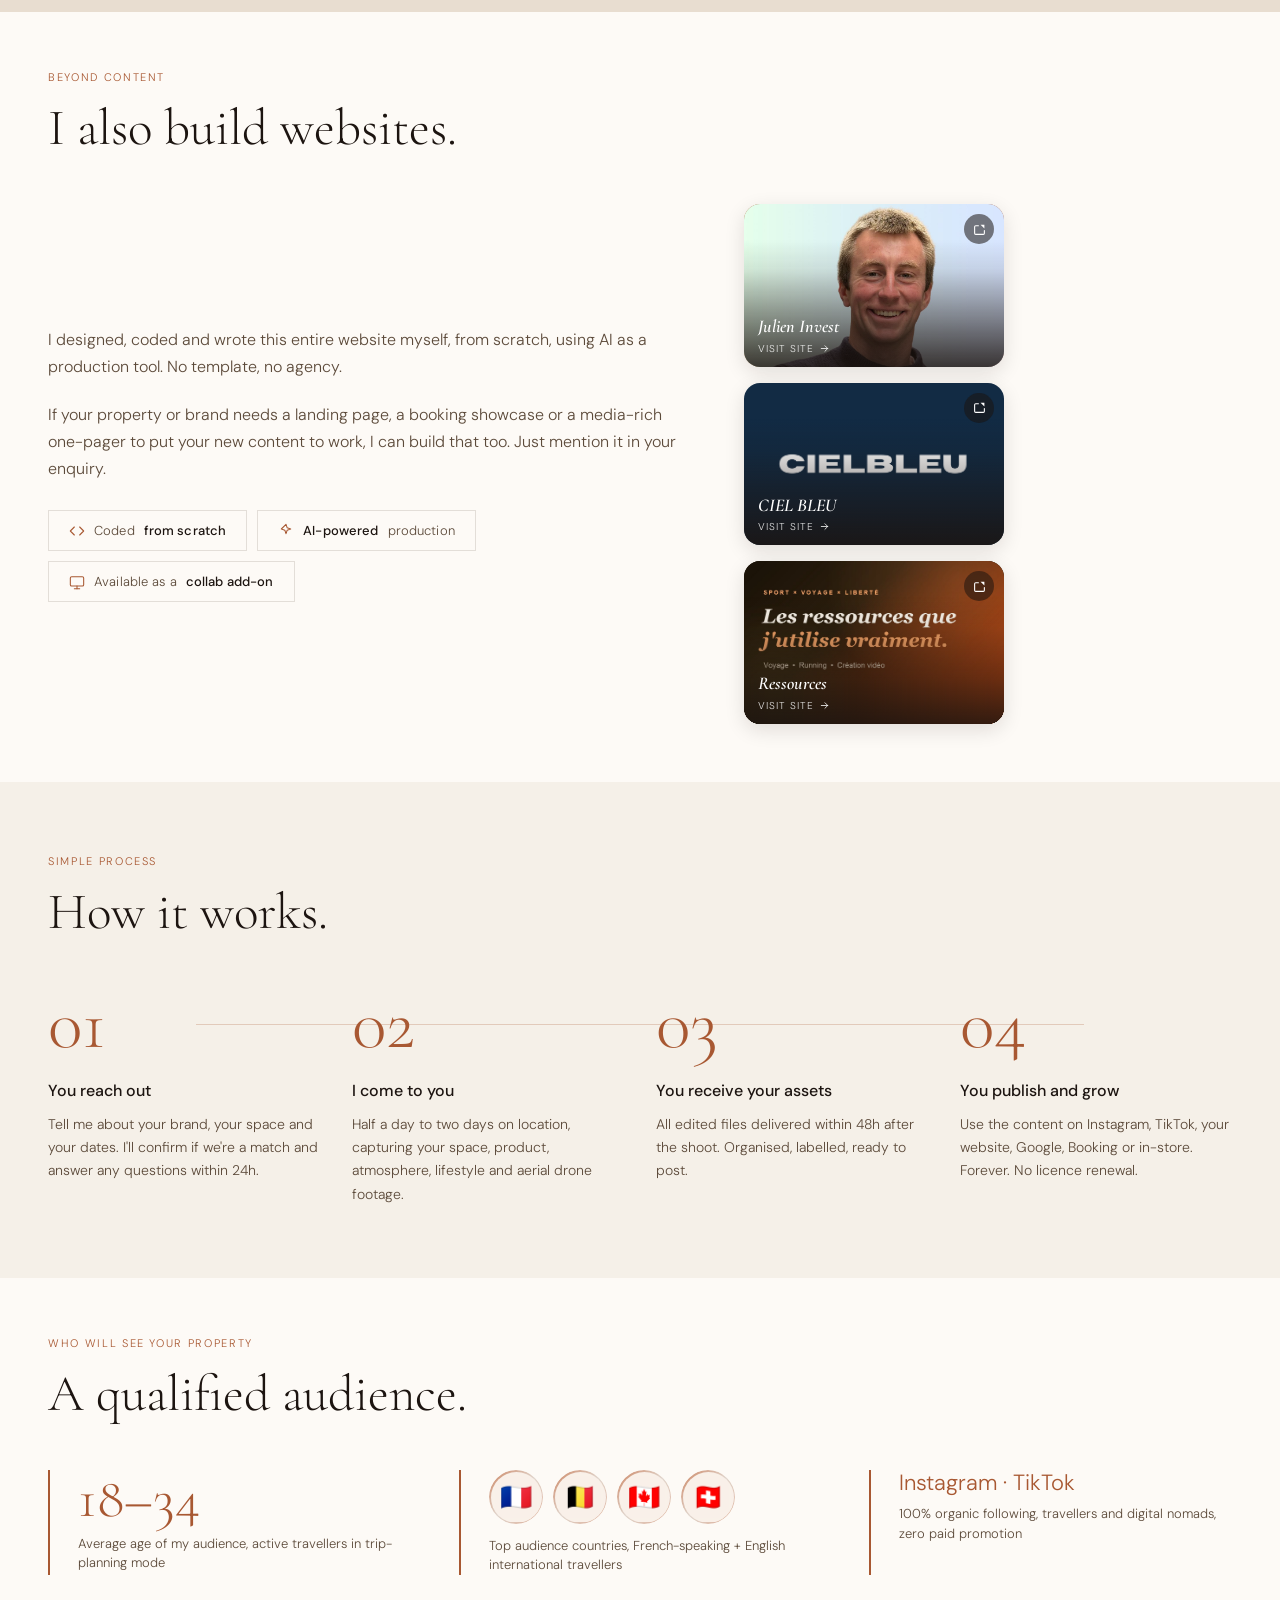
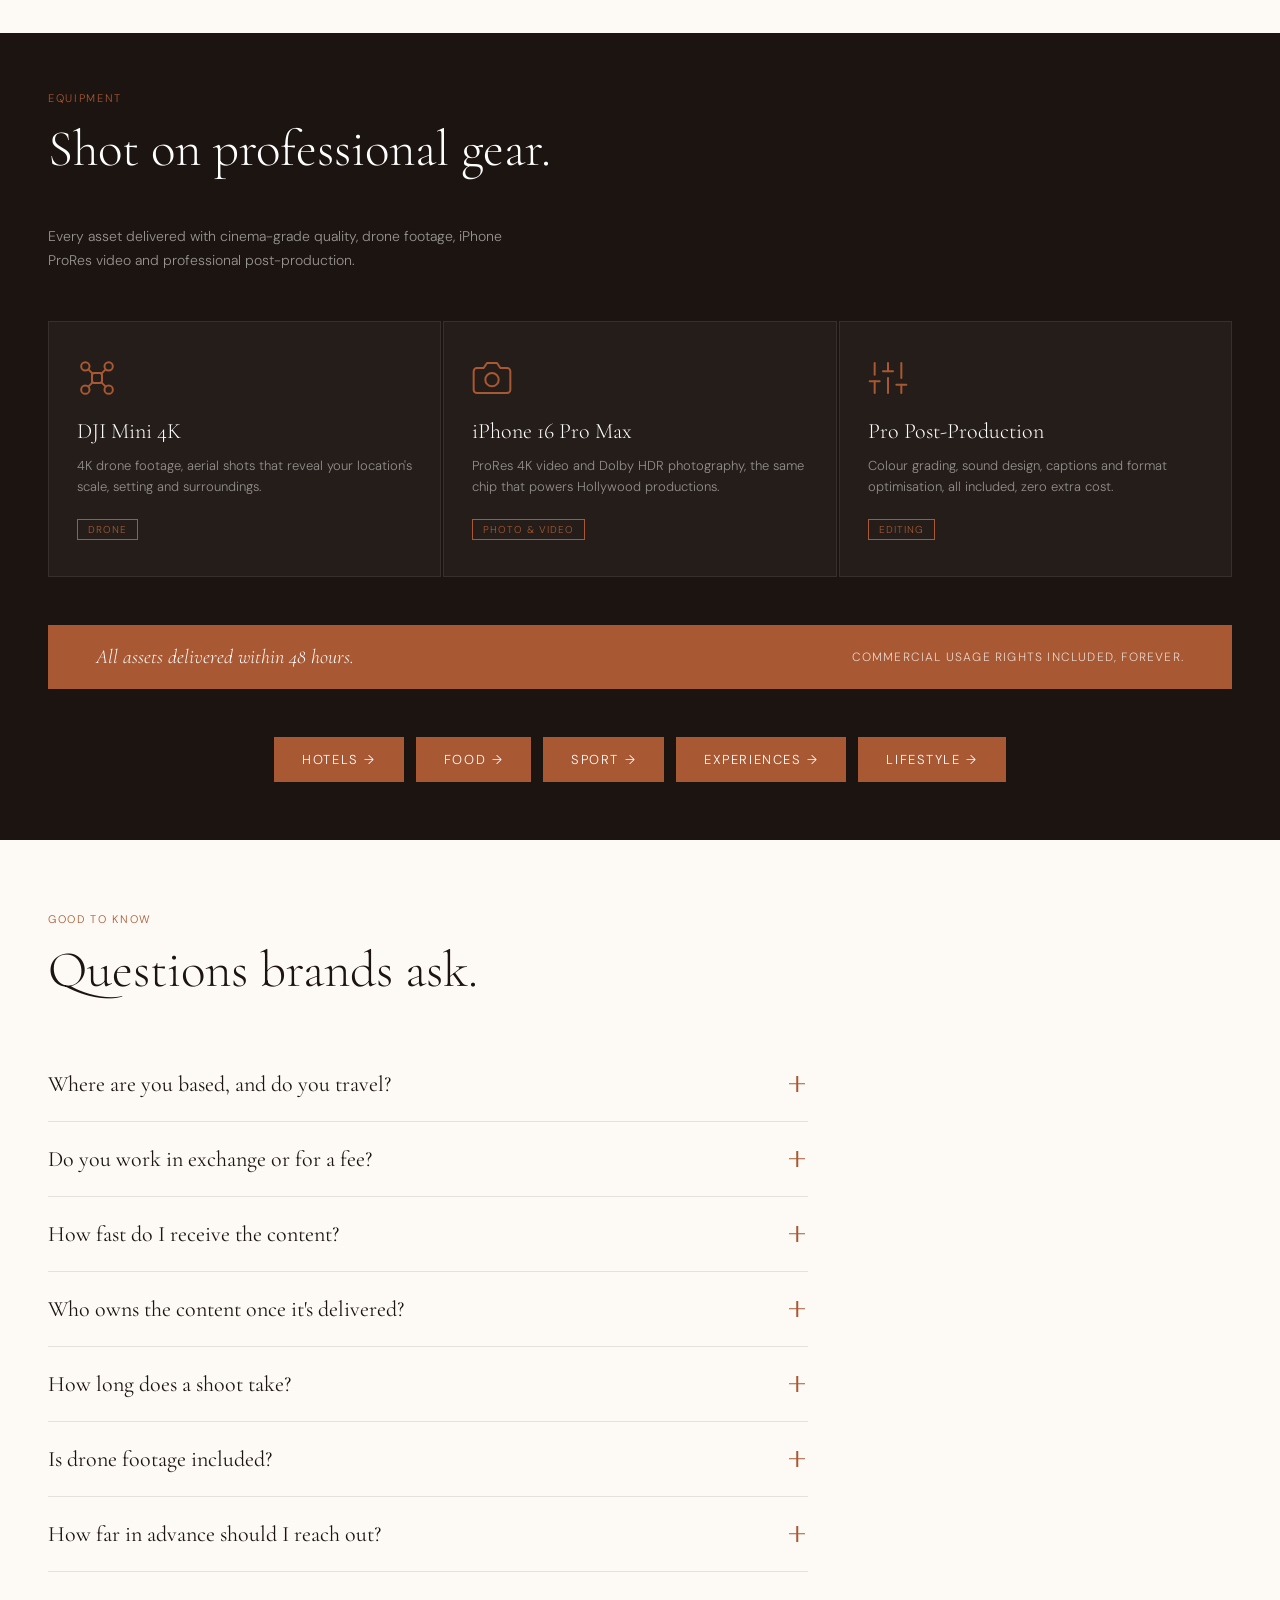
==== commit ed93bad6: "24" ====
--- a/index.html
+++ b/index.html
@@ -1466,6 +1466,10 @@
     <!-- Column 1 -->
     <div class="col col-1">
       <div class="gallery-card">
+        <picture><source type="image/webp" media="(max-width: 768px)" srcset="images/webp/bed-bamboo-house-800.webp"><img src="images/bed-bamboo-house.jpg" alt="Sidemen · Bamboo house bedroom · Bali" width="1600" height="1200" loading="lazy"></picture>
+        <div class="portfolio-overlay"><span class="portfolio-tag">🇮🇩 Sidemen · Bamboo House</span></div>
+      </div>
+      <div class="gallery-card">
         <picture><source type="image/webp" media="(max-width: 768px)" srcset="images/webp/julien-tegalalang-800.webp"><img src="images/julien-tegalalang.jpg" alt="Bali · Tegalalang rice terraces" width="1400" height="1867" loading="lazy"></picture>
         <div class="portfolio-overlay"><span class="portfolio-tag">🇮🇩 Bali · Tegalalang</span></div>
       </div>
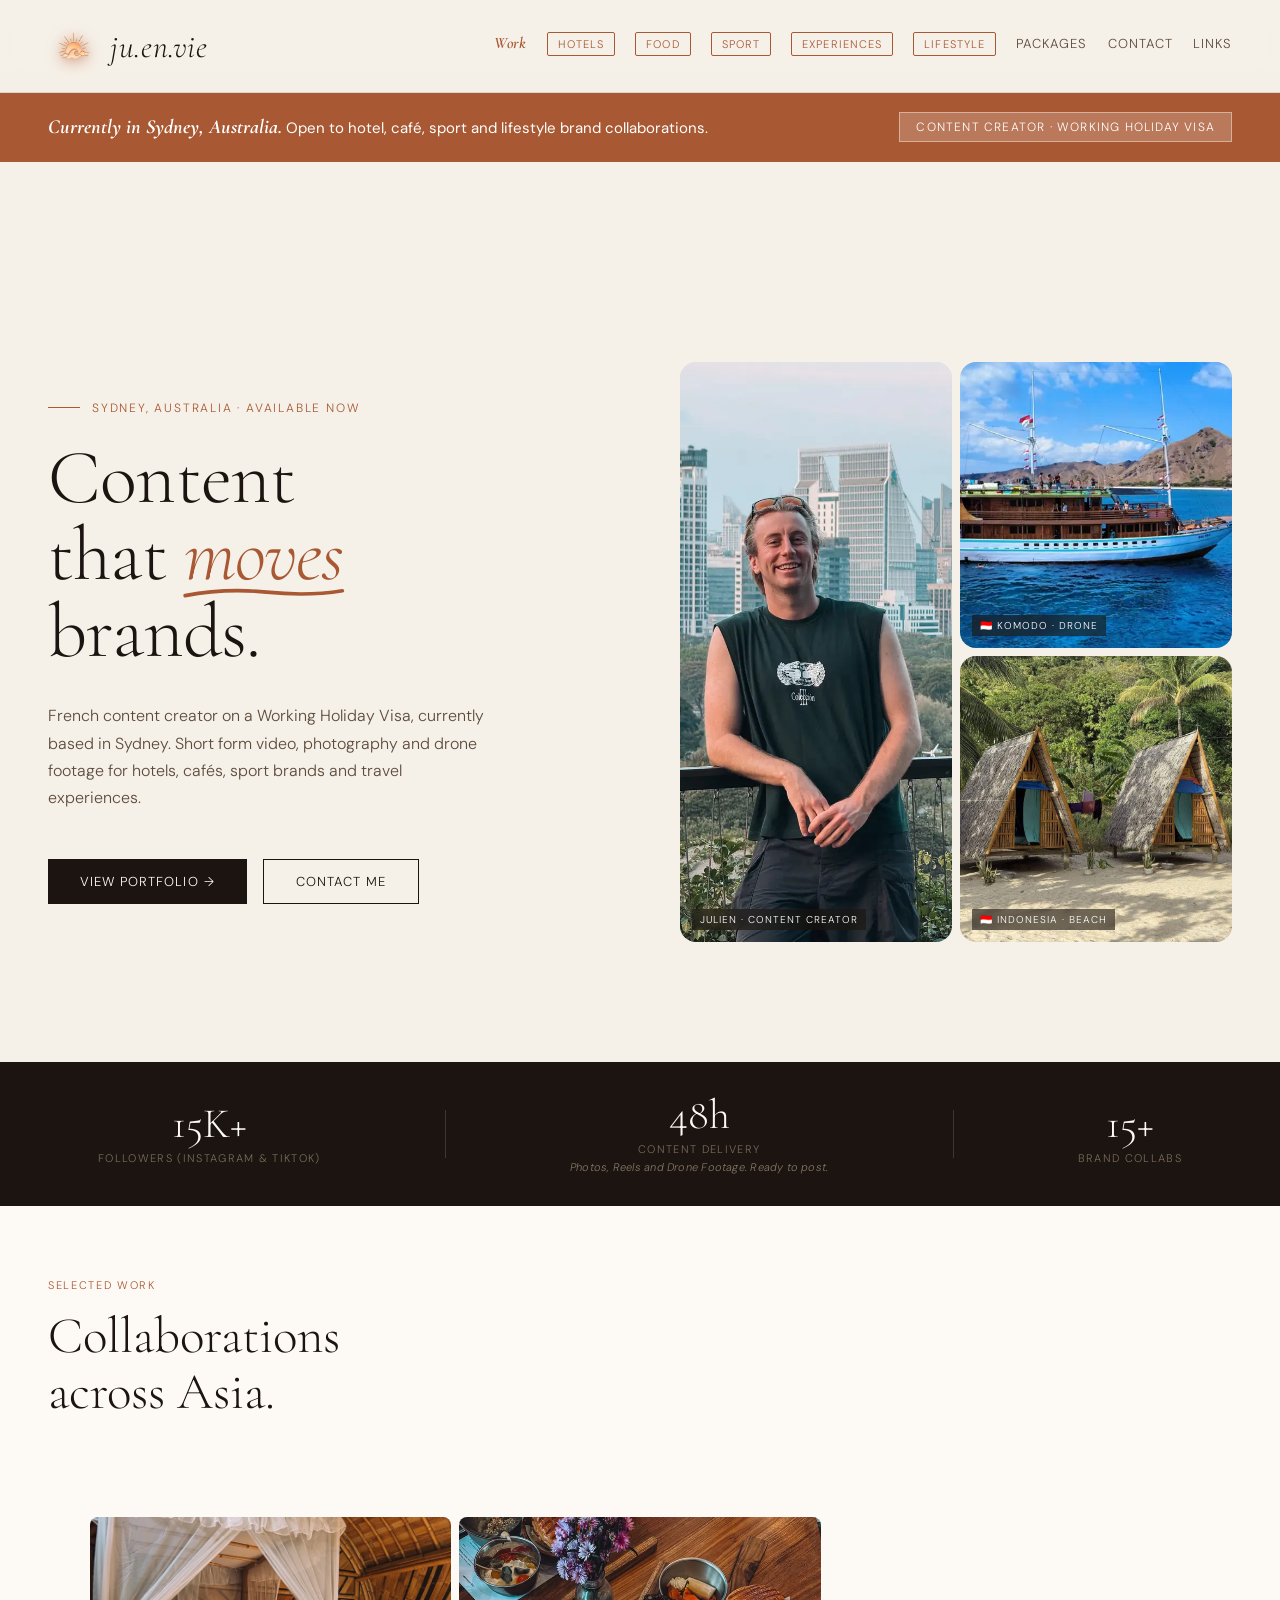
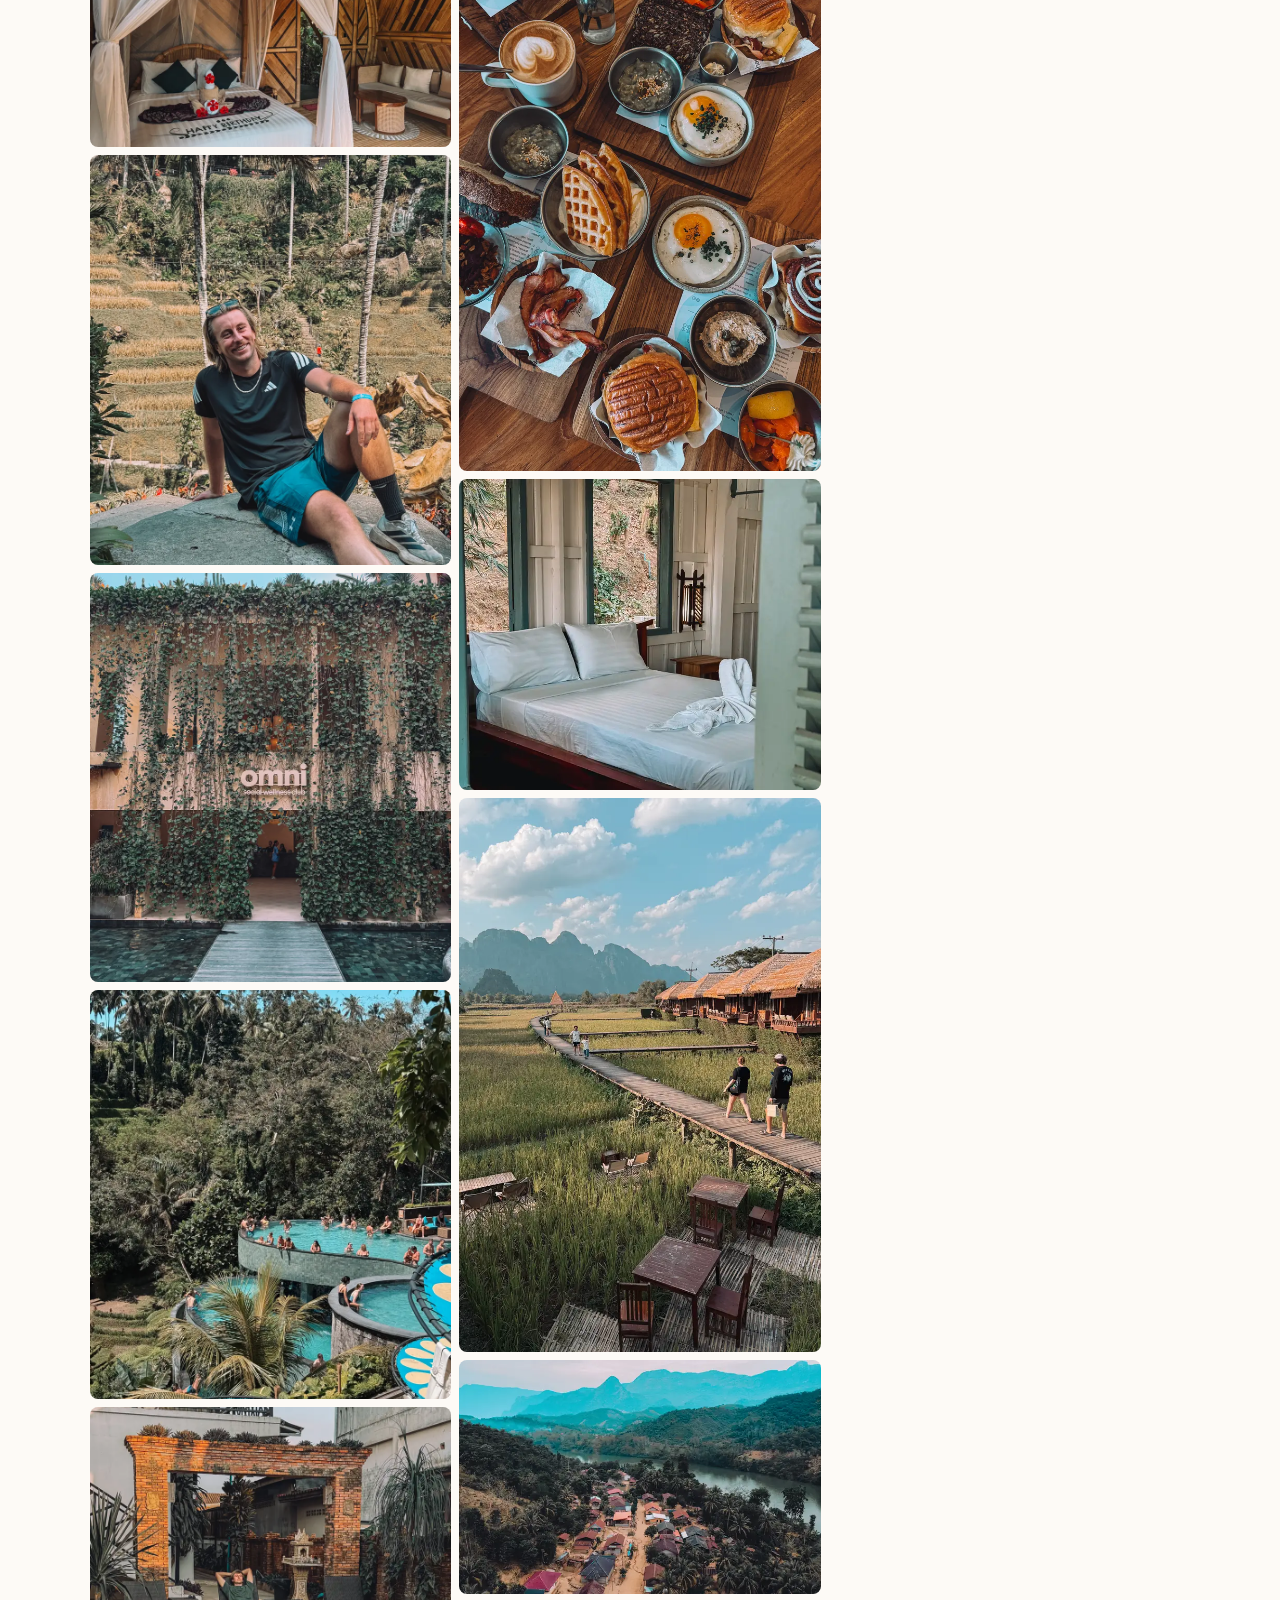
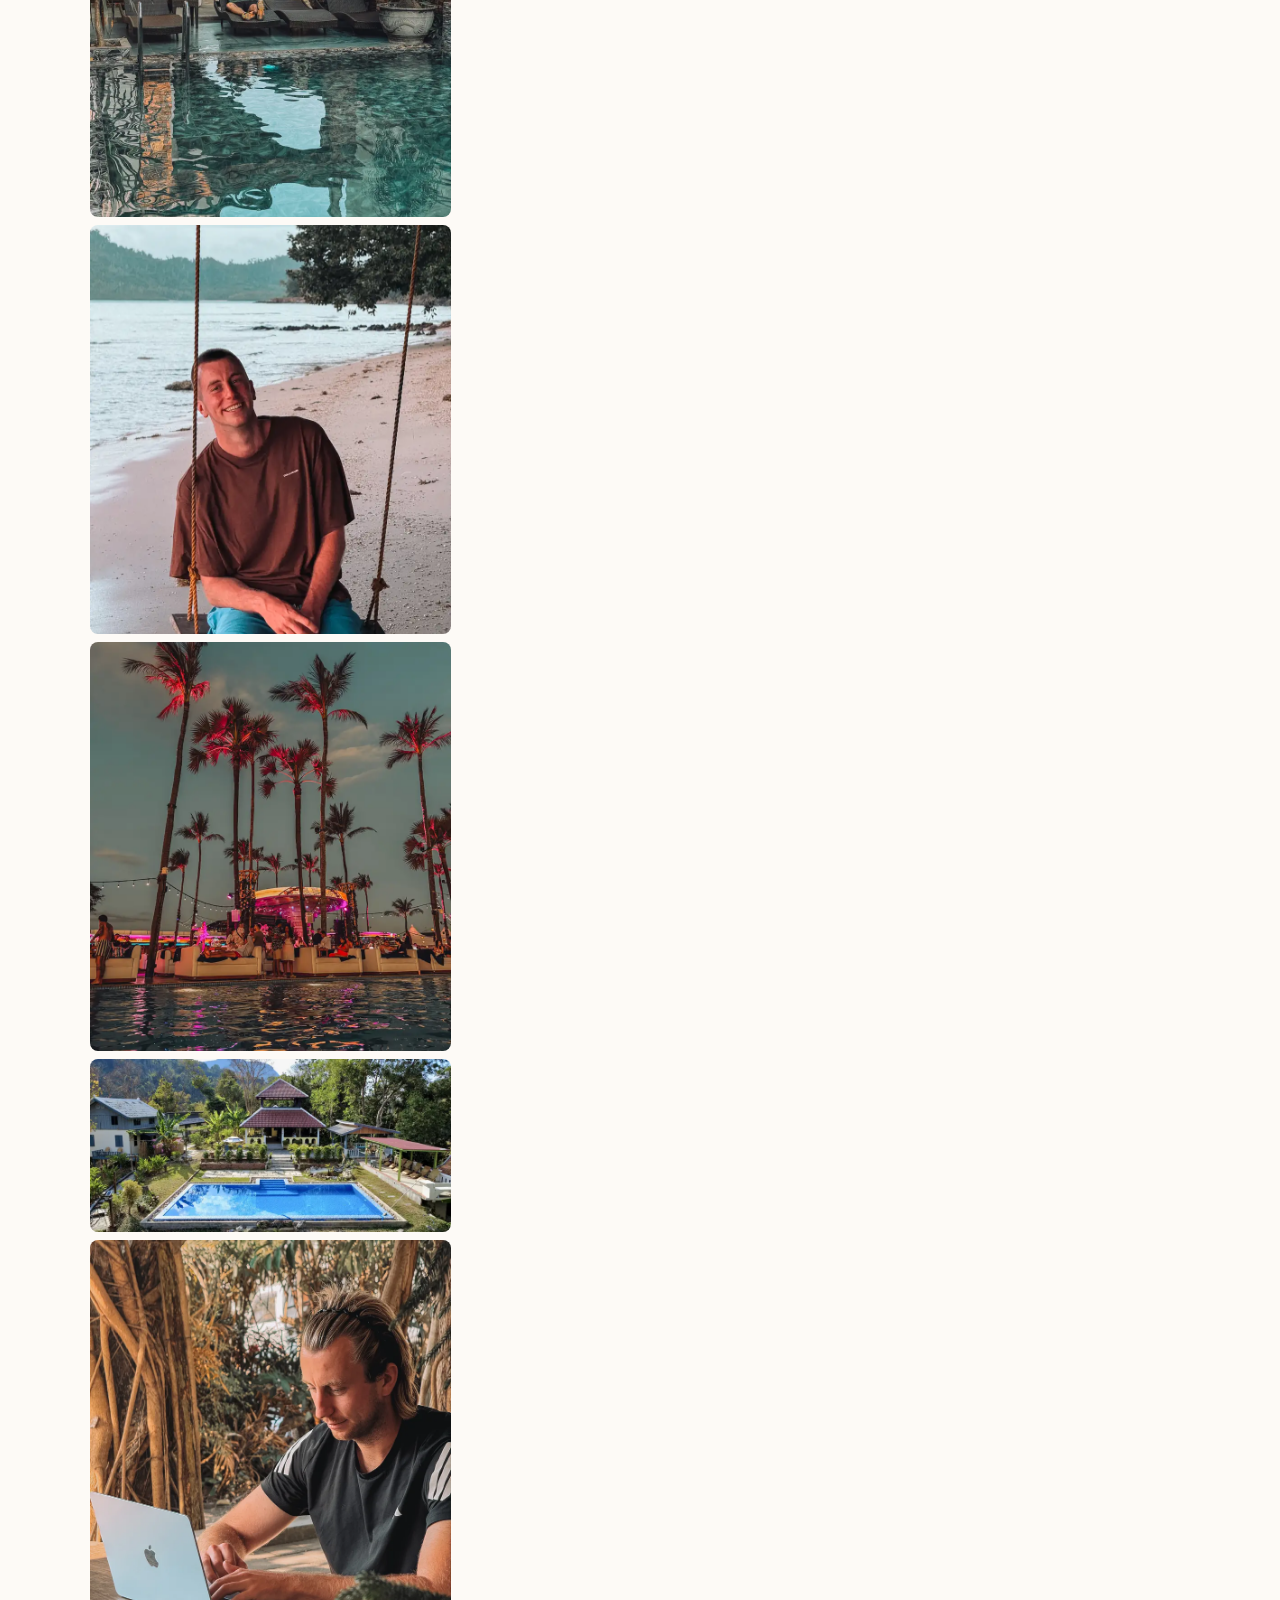
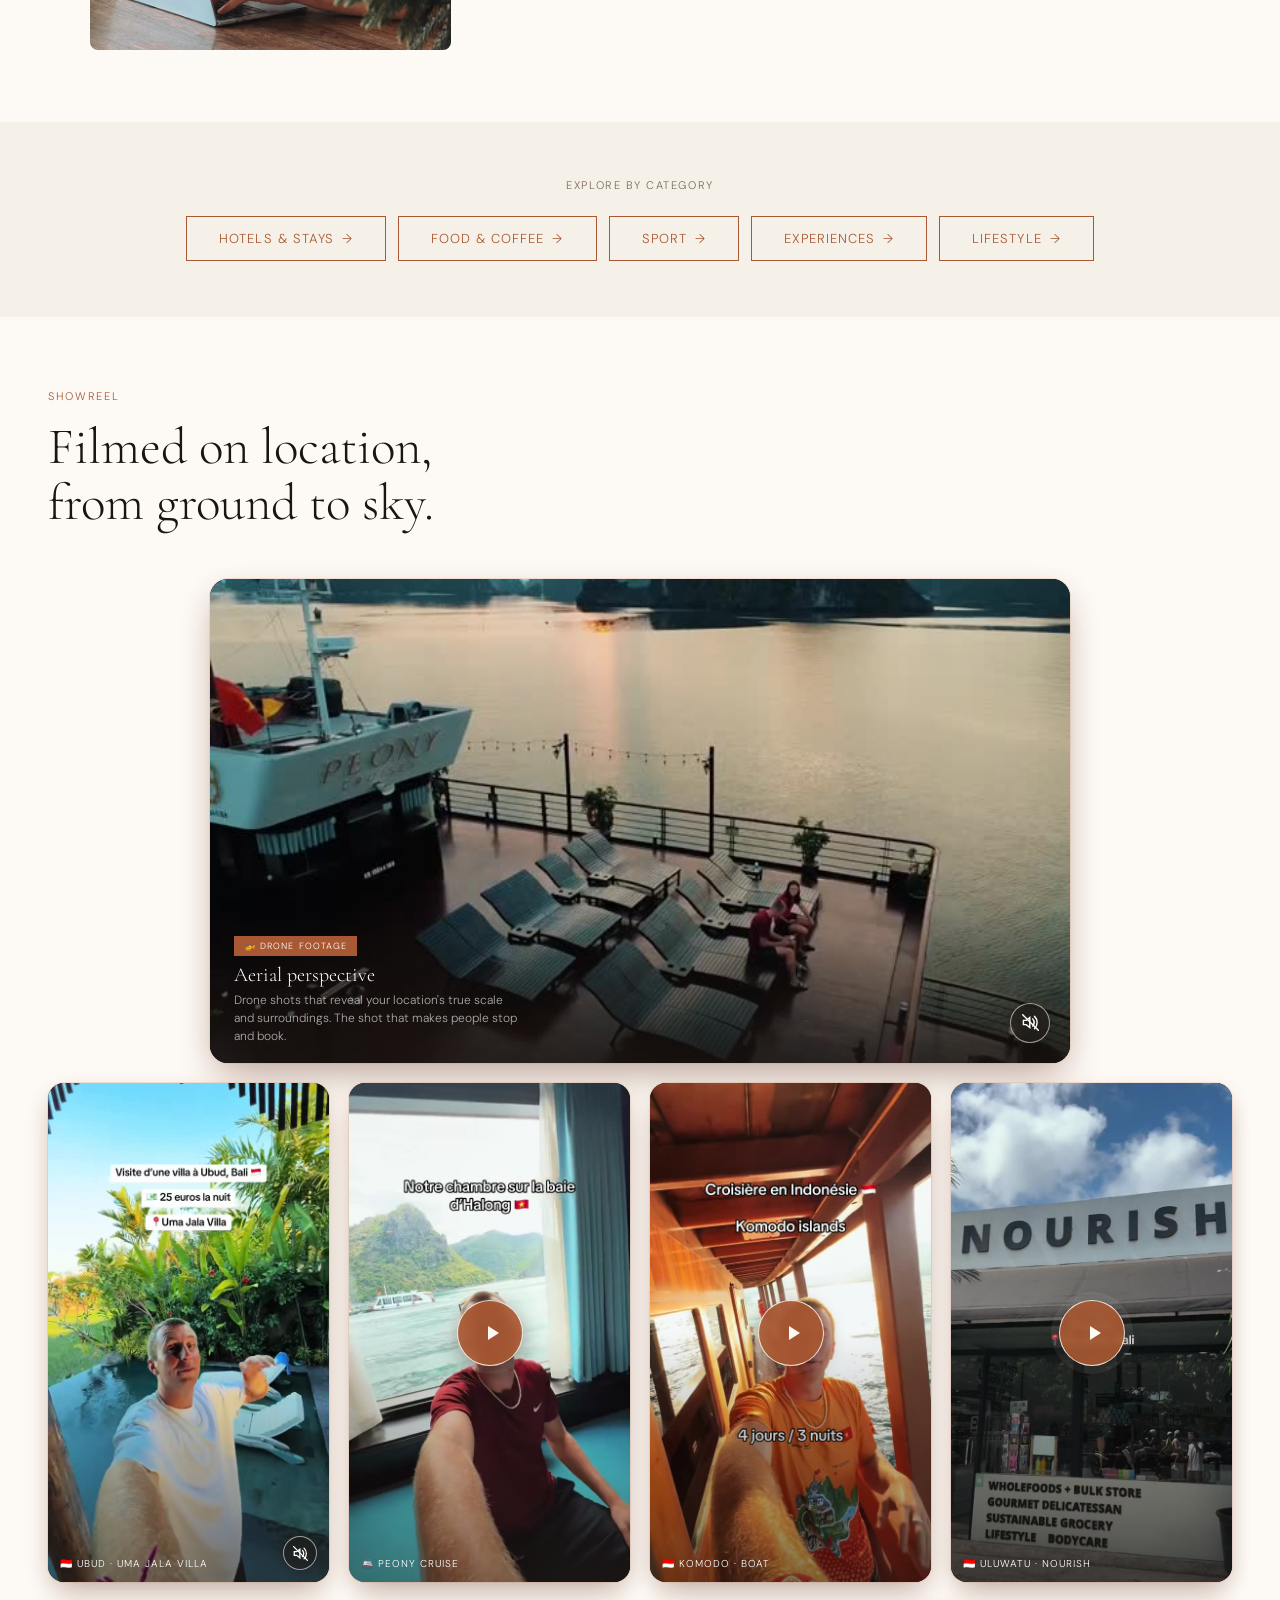
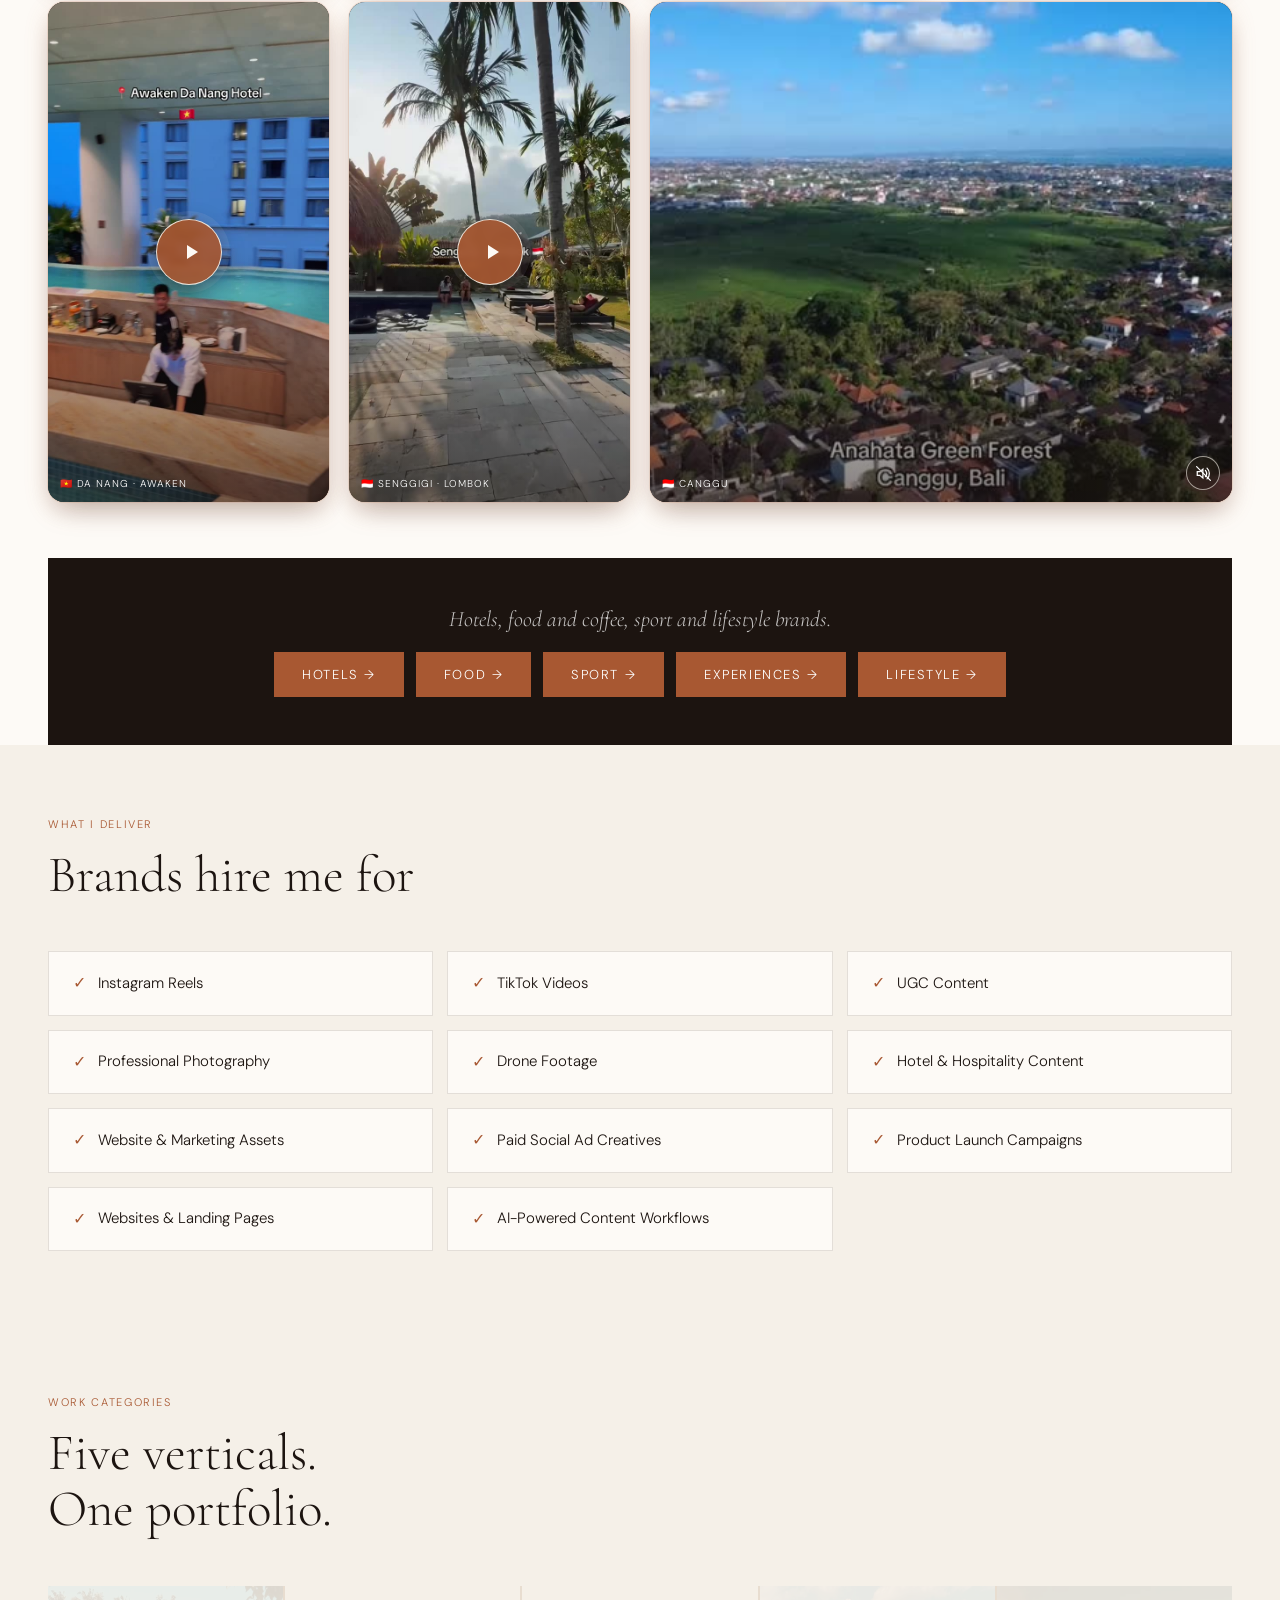
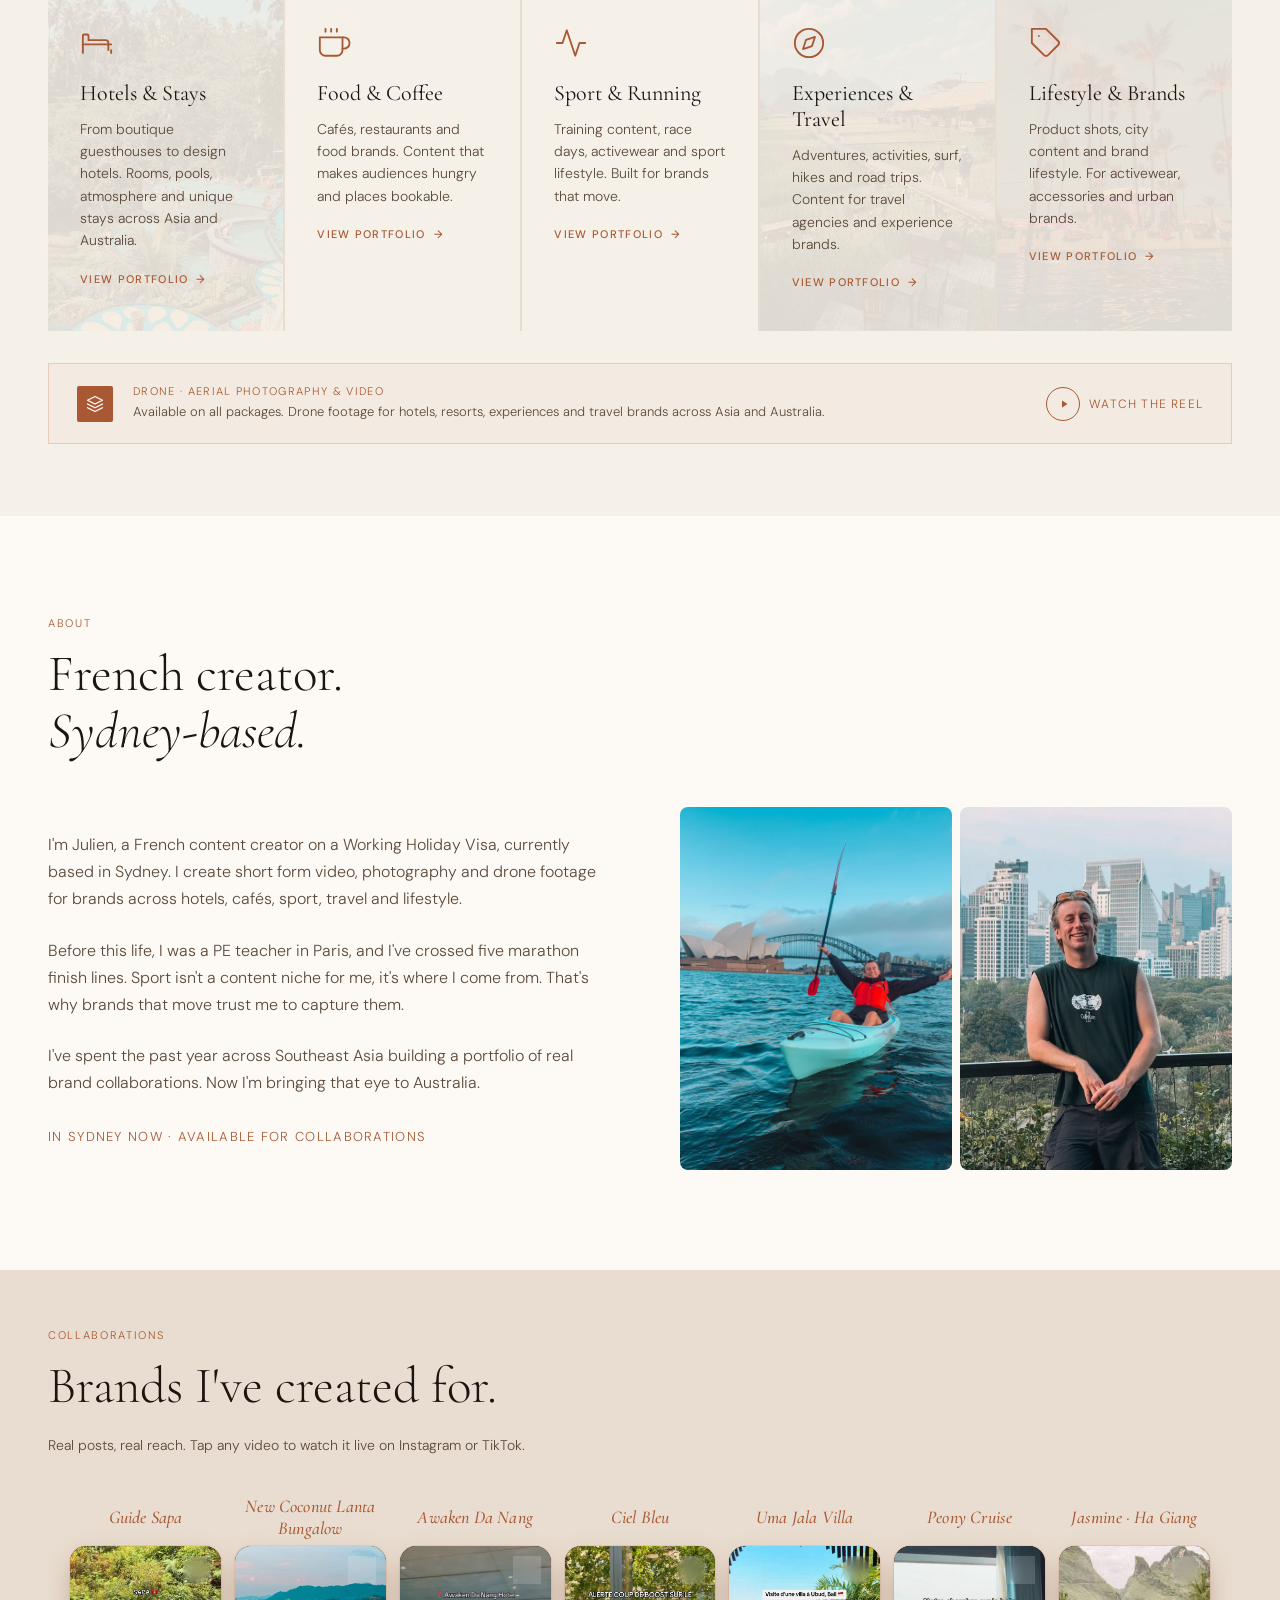
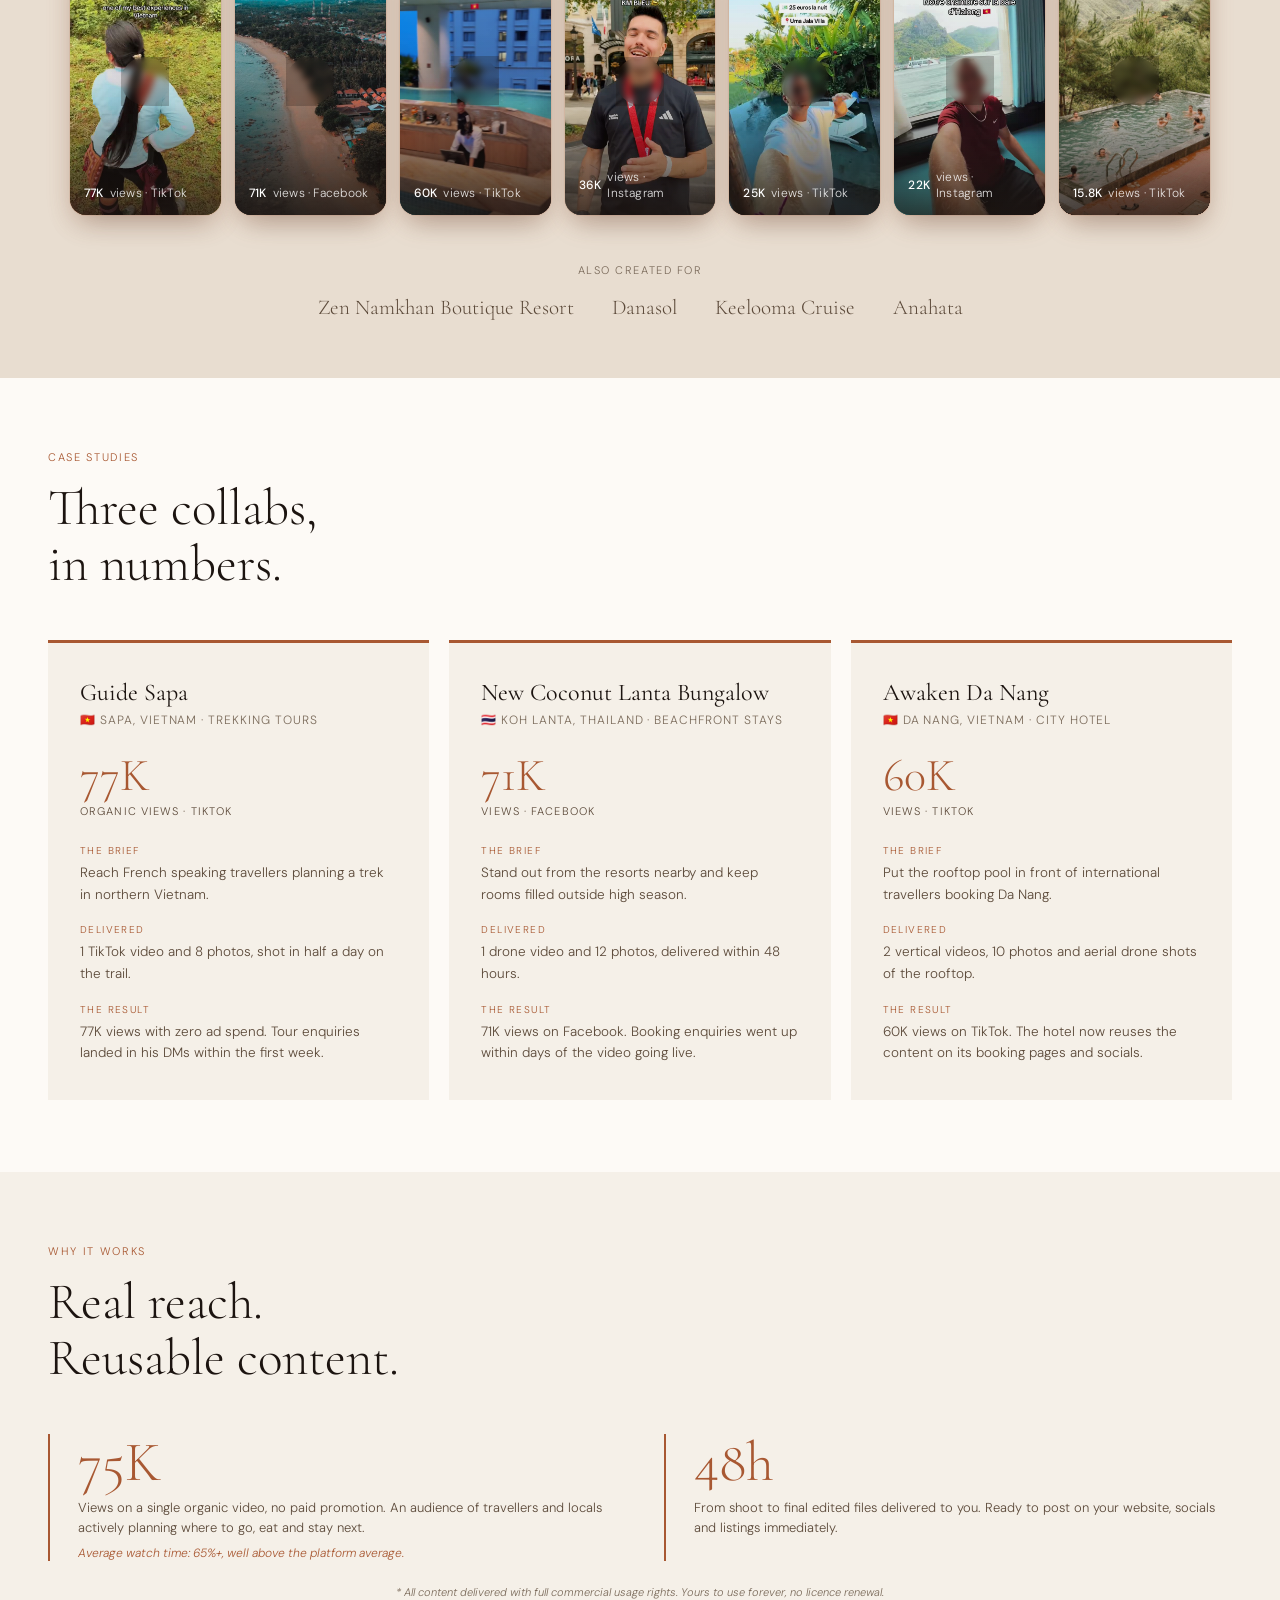
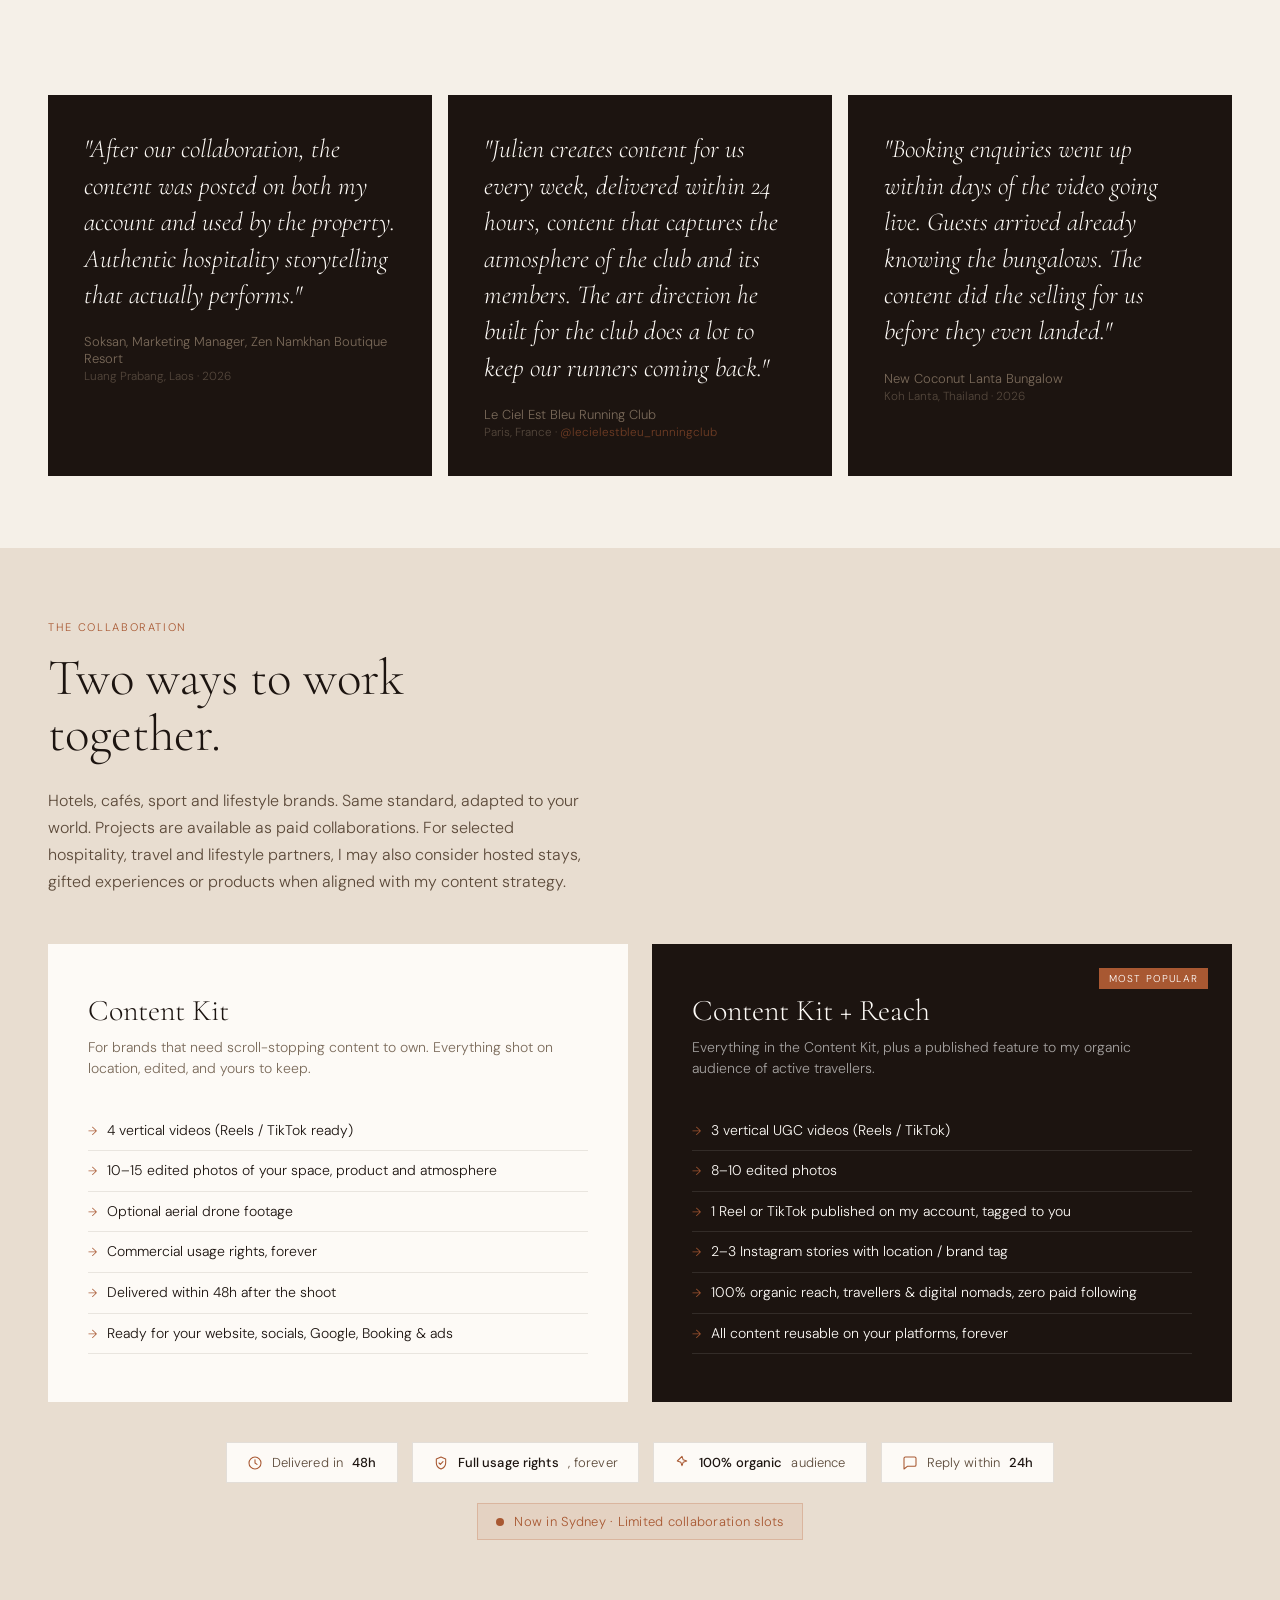
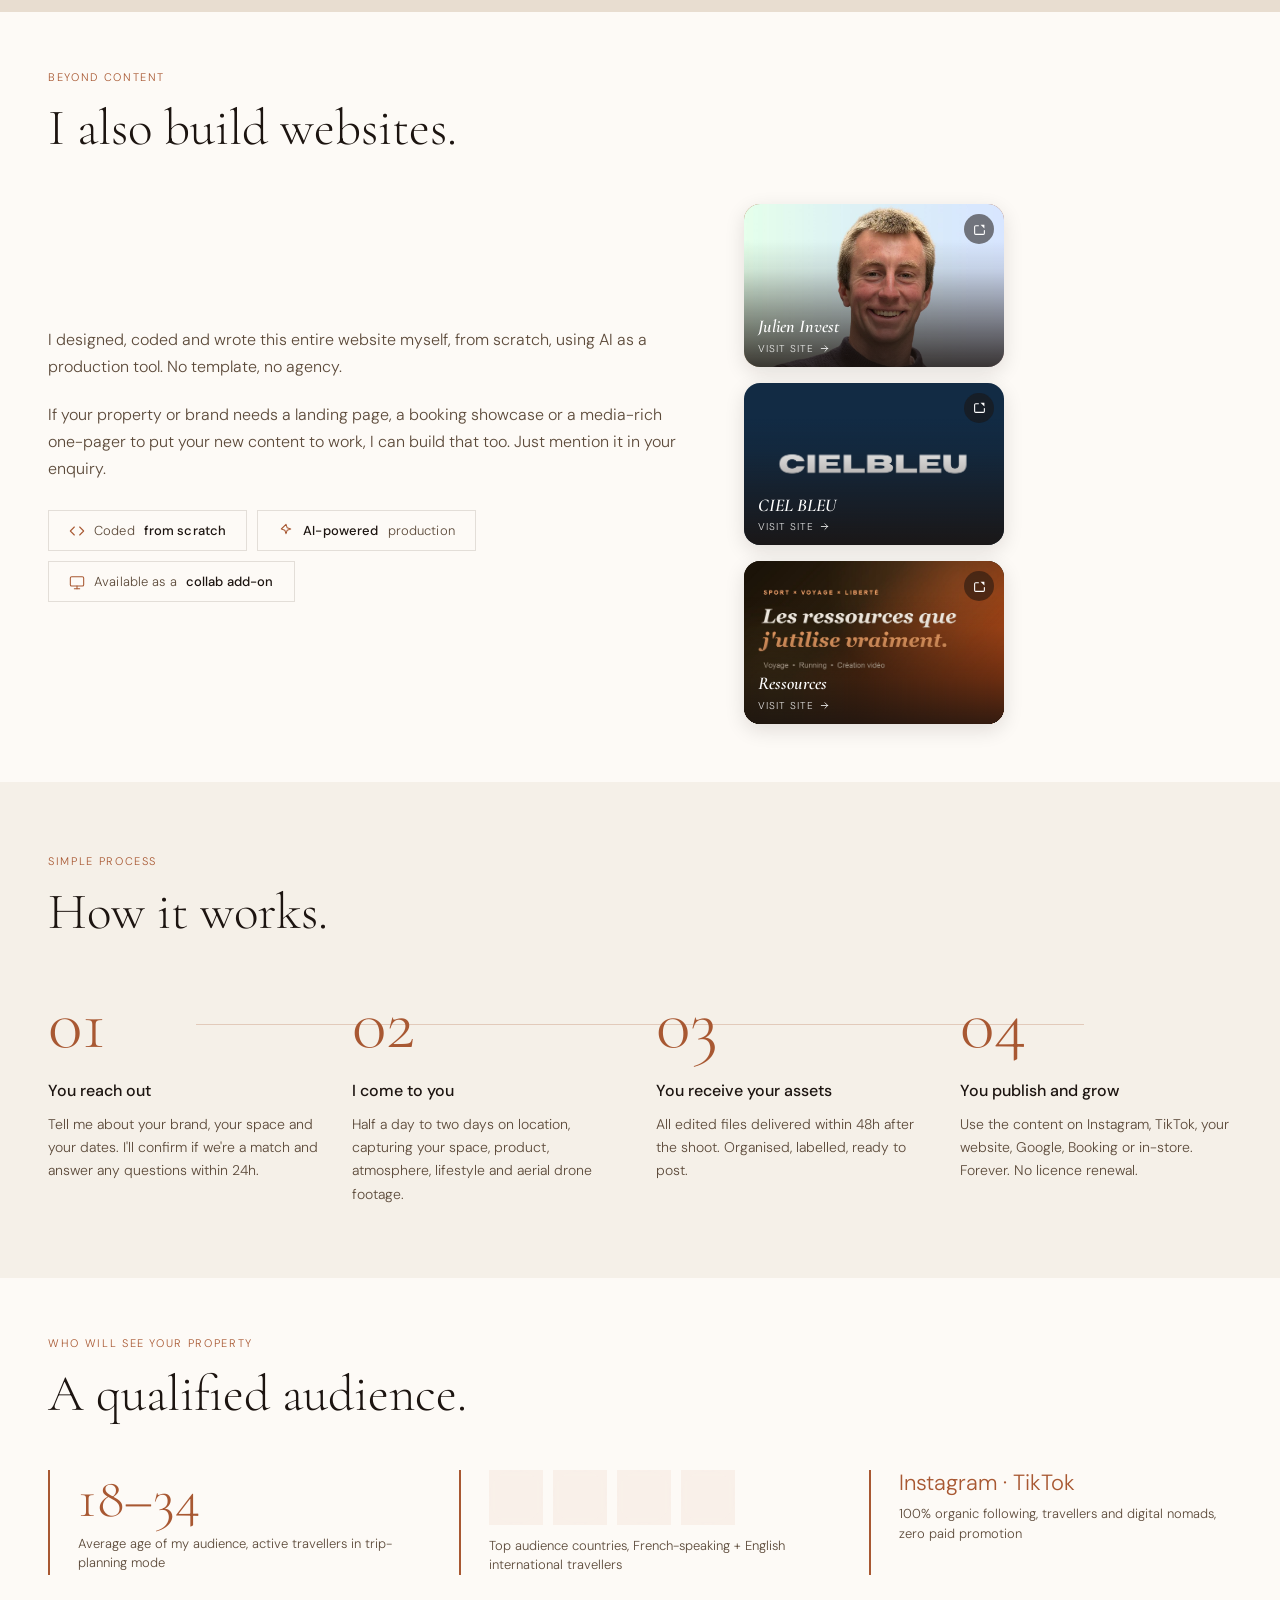
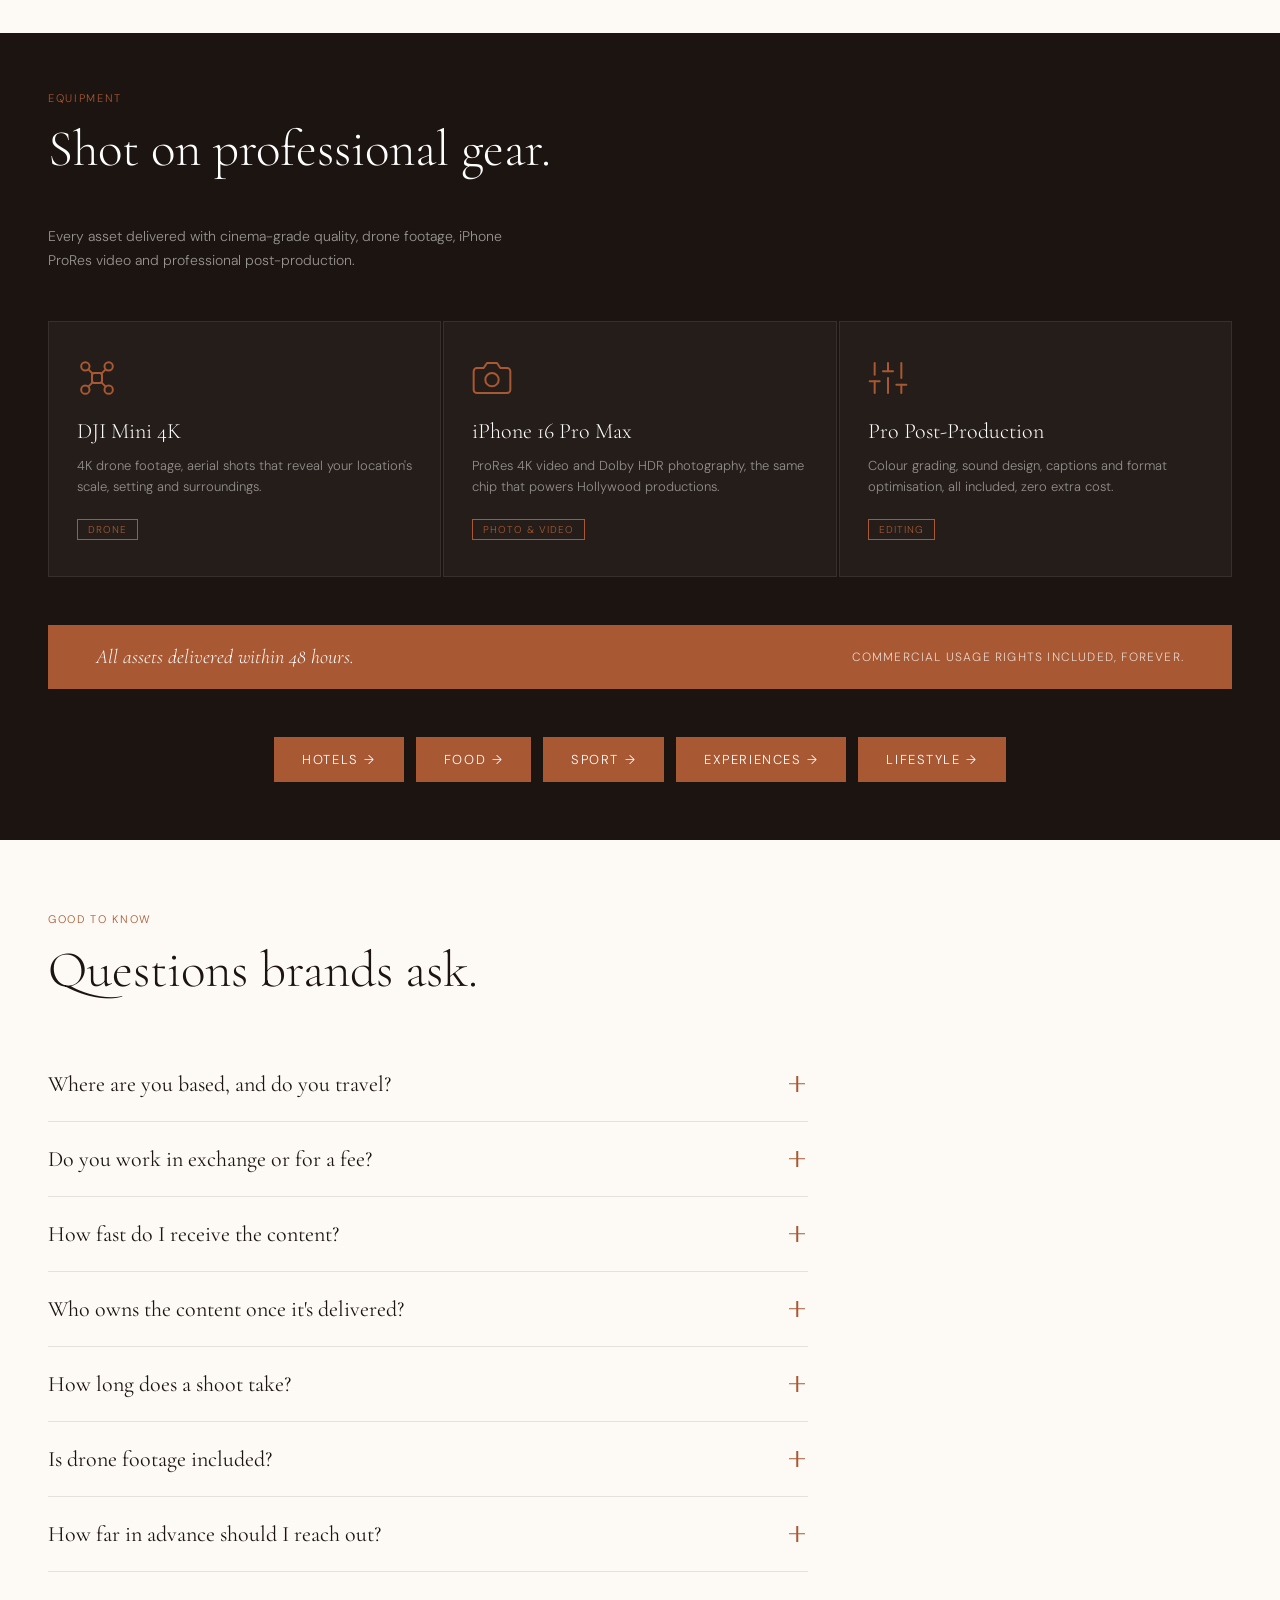
==== commit d246e288: "25" ====
--- a/index.html
+++ b/index.html
@@ -4,7 +4,7 @@
 <meta charset="UTF-8">
 <meta name="viewport" content="width=device-width, initial-scale=1.0">
 <meta name="theme-color" content="#F5F0E8">
-<meta name="description" content="French content creator based in Sydney on a Working Holiday Visa. Short-form video, photography and drone footage for hotels, cafés, sport brands and travel experiences. Available from September 7, 2026.">
+<meta name="description" content="French content creator based in Sydney on a Working Holiday Visa. Short-form video, photography and drone footage for hotels, cafés, sport brands and travel experiences. Currently in Australia and available in Sydney.">
 <meta property="og:title" content="Julien · Content Creator | Sydney, Australia">
 <meta property="og:description" content="Short-form video, photography and drone footage for hotels, cafés, sport brands and travel experiences in Sydney and Australia.">
 <meta property="og:image" content="https://juenvie.com/images/partage/index.jpg">
@@ -15,7 +15,7 @@
 <meta property="og:url" content="https://juenvie.com/">
 <meta name="twitter:card" content="summary_large_image">
 <meta name="twitter:title" content="Julien · Content Creator | Sydney, Australia">
-<meta name="twitter:description" content="Short-form video, photo and drone content for brands in Sydney and Australia. Available from September 7, 2026.">
+<meta name="twitter:description" content="Short-form video, photo and drone content for brands in Sydney and Australia. Currently in Australia and available in Sydney.">
 <meta name="twitter:image" content="https://juenvie.com/images/partage/index.jpg">
 <meta name="twitter:image:alt" content="Julien in front of the Tegalalang rice terraces, Bali">
 <link rel="canonical" href="https://juenvie.com/">
@@ -1378,7 +1378,7 @@
 <!-- AVAILABILITY BANNER -->
 <div class="bali-banner">
   <div class="bali-banner-text">
-    <strong>Sydney, Australia · September 2026 → onwards.</strong> Open to hotel, café, sport and lifestyle brand collaborations.
+    <strong>Currently in Sydney, Australia.</strong> Open to hotel, café, sport and lifestyle brand collaborations.
   </div>
   <div class="bali-tag">Content Creator · Working Holiday Visa</div>
 </div>
@@ -1386,12 +1386,12 @@
 <!-- HERO -->
 <section class="hero" style="padding-top: 80px;">
   <div class="hero-text">
-    <div class="hero-eyebrow hero-anim" style="--d:.05s">Sydney, Australia · Available from September 7, 2026</div>
+    <div class="hero-eyebrow hero-anim" style="--d:.05s">Sydney, Australia · Available now</div>
     <h1 class="hero-title hero-anim" style="--d:.15s">
       Content<br>that <em>moves<svg class="em-stroke" viewBox="0 0 120 12" preserveAspectRatio="none" aria-hidden="true"><path d="M3 9 Q 32 3.5 62 6.5 T 117 5.5" fill="none" stroke="currentColor" stroke-width="2.6" stroke-linecap="round"/></svg></em><br>brands.
     </h1>
     <p class="hero-sub hero-anim" style="--d:.3s">
-      French content creator on a Working Holiday Visa, based in Sydney from September 7. Short form video, photography and drone footage for hotels, cafés, sport brands and travel experiences.
+      French content creator on a Working Holiday Visa, currently based in Sydney. Short form video, photography and drone footage for hotels, cafés, sport brands and travel experiences.
     </p>
     <div class="hero-ctas hero-anim" style="--d:.45s">
       <a href="#work" class="btn-primary">View Portfolio <span class="arr">→</span></a>
@@ -1766,10 +1766,10 @@
   <h2 class="section-title">French creator.<br><em>Sydney-based.</em></h2>
   <div class="about-grid">
     <div>
-      <p style="font-size:16px; line-height:1.7; color:var(--mid); margin-bottom:24px;">I'm Julien, a French content creator on a Working Holiday Visa, based in Sydney from September 7, 2026. I create short form video, photography and drone footage for brands across hotels, cafés, sport, travel and lifestyle.</p>
+      <p style="font-size:16px; line-height:1.7; color:var(--mid); margin-bottom:24px;">I'm Julien, a French content creator on a Working Holiday Visa, currently based in Sydney. I create short form video, photography and drone footage for brands across hotels, cafés, sport, travel and lifestyle.</p>
       <p style="font-size:16px; line-height:1.7; color:var(--mid); margin-bottom:24px;">Before this life, I was a PE teacher in Paris, and I've crossed five marathon finish lines. Sport isn't a content niche for me, it's where I come from. That's why brands that move trust me to capture them.</p>
       <p style="font-size:16px; line-height:1.7; color:var(--mid); margin-bottom:32px;">I've spent the past year across Southeast Asia building a portfolio of real brand collaborations. Now I'm bringing that eye to Australia.</p>
-      <p style="font-size:13px; letter-spacing:0.1em; text-transform:uppercase; color:var(--terracotta);">Available in Sydney · September 2026 onwards</p>
+      <p style="font-size:13px; letter-spacing:0.1em; text-transform:uppercase; color:var(--terracotta);">In Sydney now · Available for collaborations</p>
     </div>
     <div class="about-imgs" style="display:grid; grid-template-columns:1fr 1fr; gap:8px;">
       <picture><source type="image/webp" media="(max-width: 768px)" srcset="images/webp/kayak-sydney-800.webp"><img class="img-reveal from-bottom" src="images/kayak-sydney.jpg" alt="Sydney · Kayak" style="width:100%; height:auto; aspect-ratio:3/4; object-fit:cover; display:block; border-radius:8px;" width="1600" height="2133" loading="lazy"></picture>
@@ -2019,7 +2019,7 @@
     <span class="offer-chip"><svg viewBox="0 0 24 24"><path d="M21 15a2 2 0 0 1-2 2H8l-5 4V5a2 2 0 0 1 2-2h14a2 2 0 0 1 2 2z"/></svg>Reply within <strong>24h</strong></span>
   </div>
   <div style="text-align:center;">
-    <span class="urgency-pill"><span class="urgency-dot"></span>Limited collaboration slots for the September 2026 Sydney launch</span>
+    <span class="urgency-pill"><span class="urgency-dot"></span>Now in Sydney · Limited collaboration slots</span>
   </div>
 </section>
 
@@ -2164,7 +2164,7 @@
   <div class="faq-list">
     <details class="faq-item fade-up">
       <summary>Where are you based, and do you travel?<span class="faq-icon" aria-hidden="true"></span></summary>
-      <p class="faq-answer">I'm based in <strong>Sydney from September 7, 2026</strong> on a Working Holiday Visa, and I travel across Australia and the Asia-Pacific for the right projects. Tell me your location and dates and I'll let you know if we can make it work.</p>
+      <p class="faq-answer">I'm currently based in <strong>Sydney</strong> on a Working Holiday Visa, and I travel across Australia and the Asia-Pacific for the right projects. Tell me your location and dates and I'll let you know if we can make it work.</p>
     </details>
     <details class="faq-item fade-up">
       <summary>Do you work in exchange or for a fee?<span class="faq-icon" aria-hidden="true"></span></summary>
@@ -2188,7 +2188,7 @@
     </details>
     <details class="faq-item fade-up">
       <summary>How far in advance should I reach out?<span class="faq-icon" aria-hidden="true"></span></summary>
-      <p class="faq-answer">As early as you can, slots are limited around the September 2026 Sydney launch. I reply to every enquiry <strong>within 24 hours</strong>.</p>
+      <p class="faq-answer">As early as you can, the number of collaborations I take each month is limited. I reply to every enquiry <strong>within 24 hours</strong>.</p>
     </details>
   </div>
 </section>
@@ -2199,7 +2199,7 @@
   <a href="#top" style="display:inline-block;"><img src="images/logo_transparent.png" alt="ju.en.vie logo" style="height:128px;width:auto;opacity:0.6;margin-bottom:24px;" width="320" height="320" loading="lazy"></a>
   <div class="section-label">Get in touch</div>
   <h2 class="section-title title-reveal" style="color:white;">Let's create something<br>your audience will book for.</h2>
-  <p class="contact-sub">Based in Sydney from September 7, 2026. Open to collaborations across all categories: hotels, cafés, sport brands, travel agencies and lifestyle brands.</p>
+  <p class="contact-sub">Currently based in Sydney, Australia. Open to collaborations across all categories: hotels, cafés, sport brands, travel agencies and lifestyle brands.</p>
   <div class="contact-links">
     <a href="mailto:juenvie75@gmail.com" class="contact-link">Send an email</a>
     <a href="https://www.instagram.com/ju.en.vie" target="_blank" class="contact-link outline"><svg xmlns="http://www.w3.org/2000/svg" viewBox="0 0 24 24" width="15" height="15" fill="currentColor"><path d="M12 2.163c3.204 0 3.584.012 4.85.07 3.252.148 4.771 1.691 4.919 4.919.058 1.265.069 1.645.069 4.849 0 3.205-.012 3.584-.069 4.849-.149 3.225-1.664 4.771-4.919 4.919-1.266.058-1.644.07-4.85.07-3.204 0-3.584-.012-4.849-.07-3.26-.149-4.771-1.699-4.919-4.92-.058-1.265-.07-1.644-.07-4.849 0-3.204.013-3.583.07-4.849.149-3.227 1.664-4.771 4.919-4.919 1.266-.057 1.645-.069 4.849-.069zm0-2.163c-3.259 0-3.667.014-4.947.072-4.358.2-6.78 2.618-6.98 6.98-.059 1.281-.073 1.689-.073 4.948 0 3.259.014 3.668.072 4.948.2 4.358 2.618 6.78 6.98 6.98 1.281.058 1.689.072 4.948.072 3.259 0 3.668-.014 4.948-.072 4.354-.2 6.782-2.618 6.979-6.98.059-1.28.073-1.689.073-4.948 0-3.259-.014-3.667-.072-4.947-.196-4.354-2.617-6.78-6.979-6.98-1.281-.059-1.69-.073-4.949-.073zm0 5.838c-3.403 0-6.162 2.759-6.162 6.162s2.759 6.163 6.162 6.163 6.162-2.759 6.162-6.163c0-3.403-2.759-6.162-6.162-6.162zm0 10.162c-2.209 0-4-1.79-4-4 0-2.209 1.791-4 4-4s4 1.791 4 4c0 2.21-1.791 4-4 4zm6.406-11.845c-.796 0-1.441.645-1.441 1.44s.645 1.44 1.441 1.44c.795 0 1.439-.645 1.439-1.44s-.644-1.44-1.439-1.44z"/></svg>Instagram DM</a>
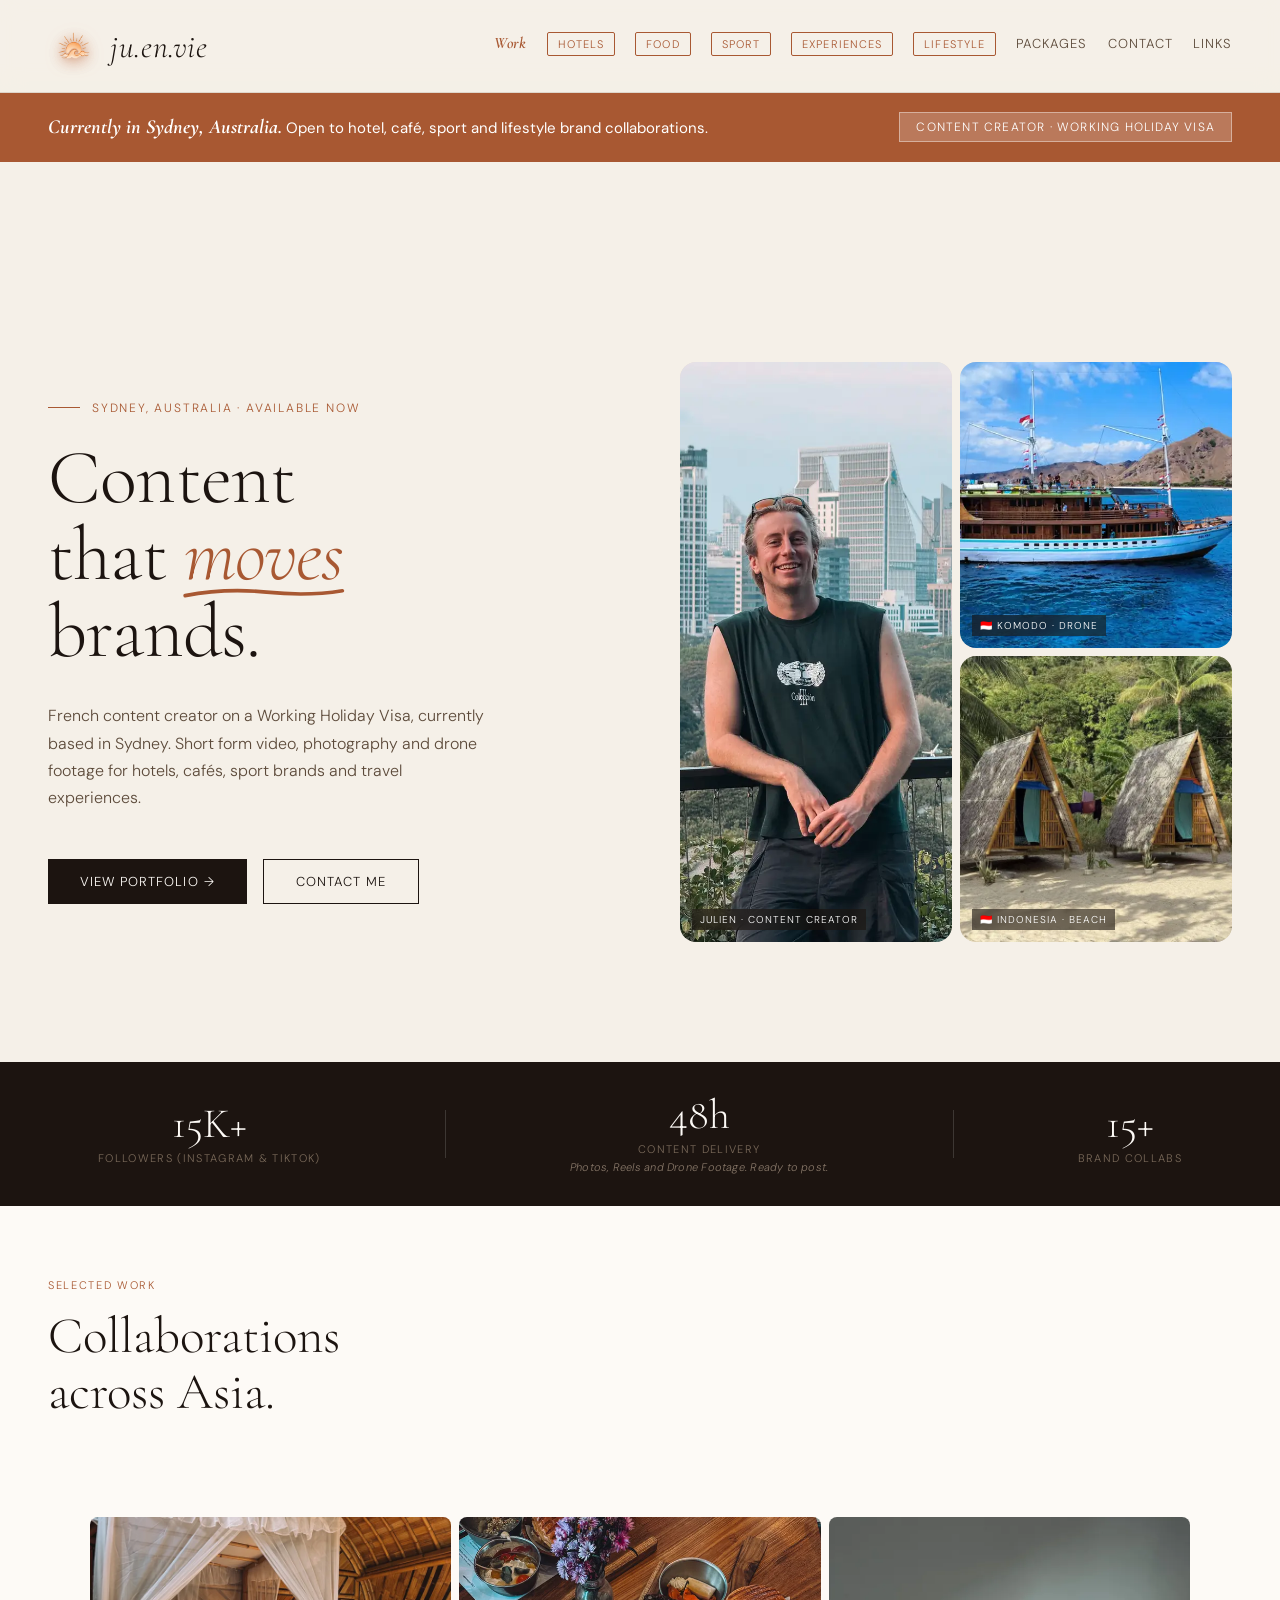
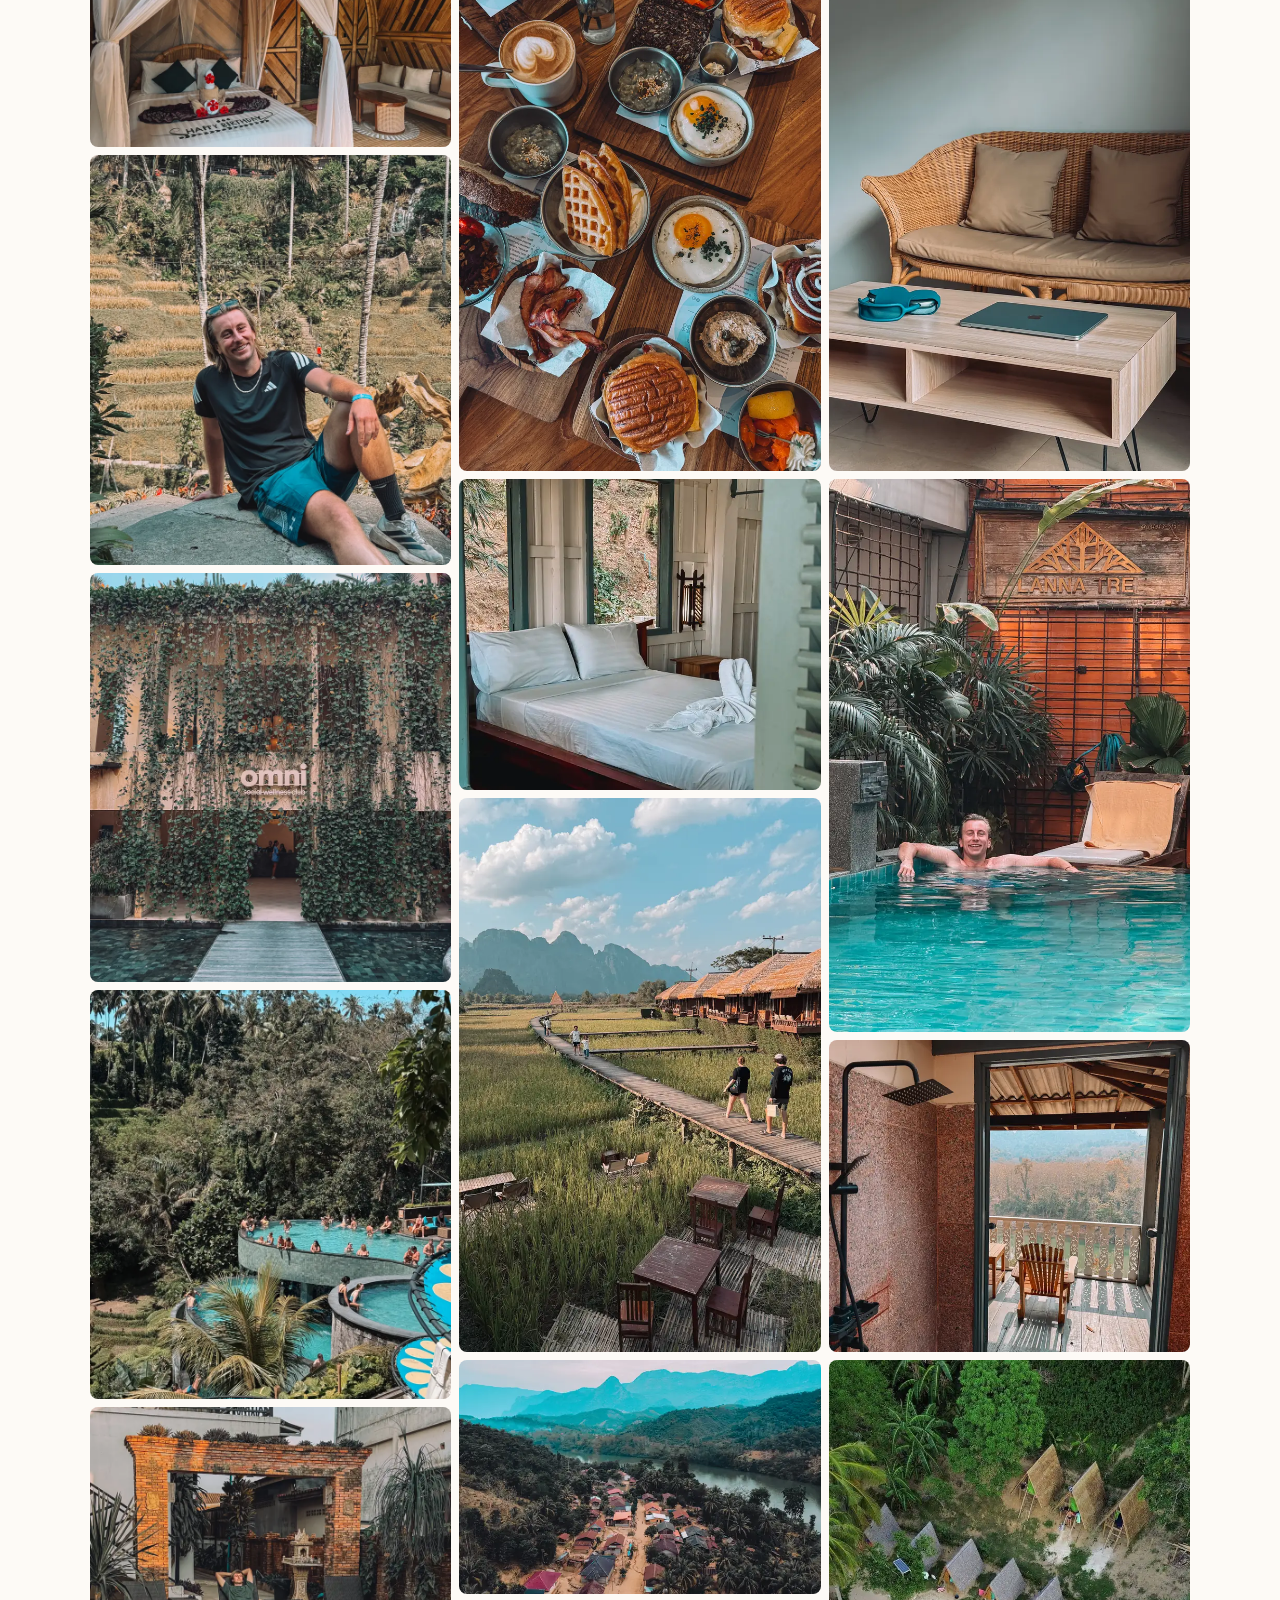
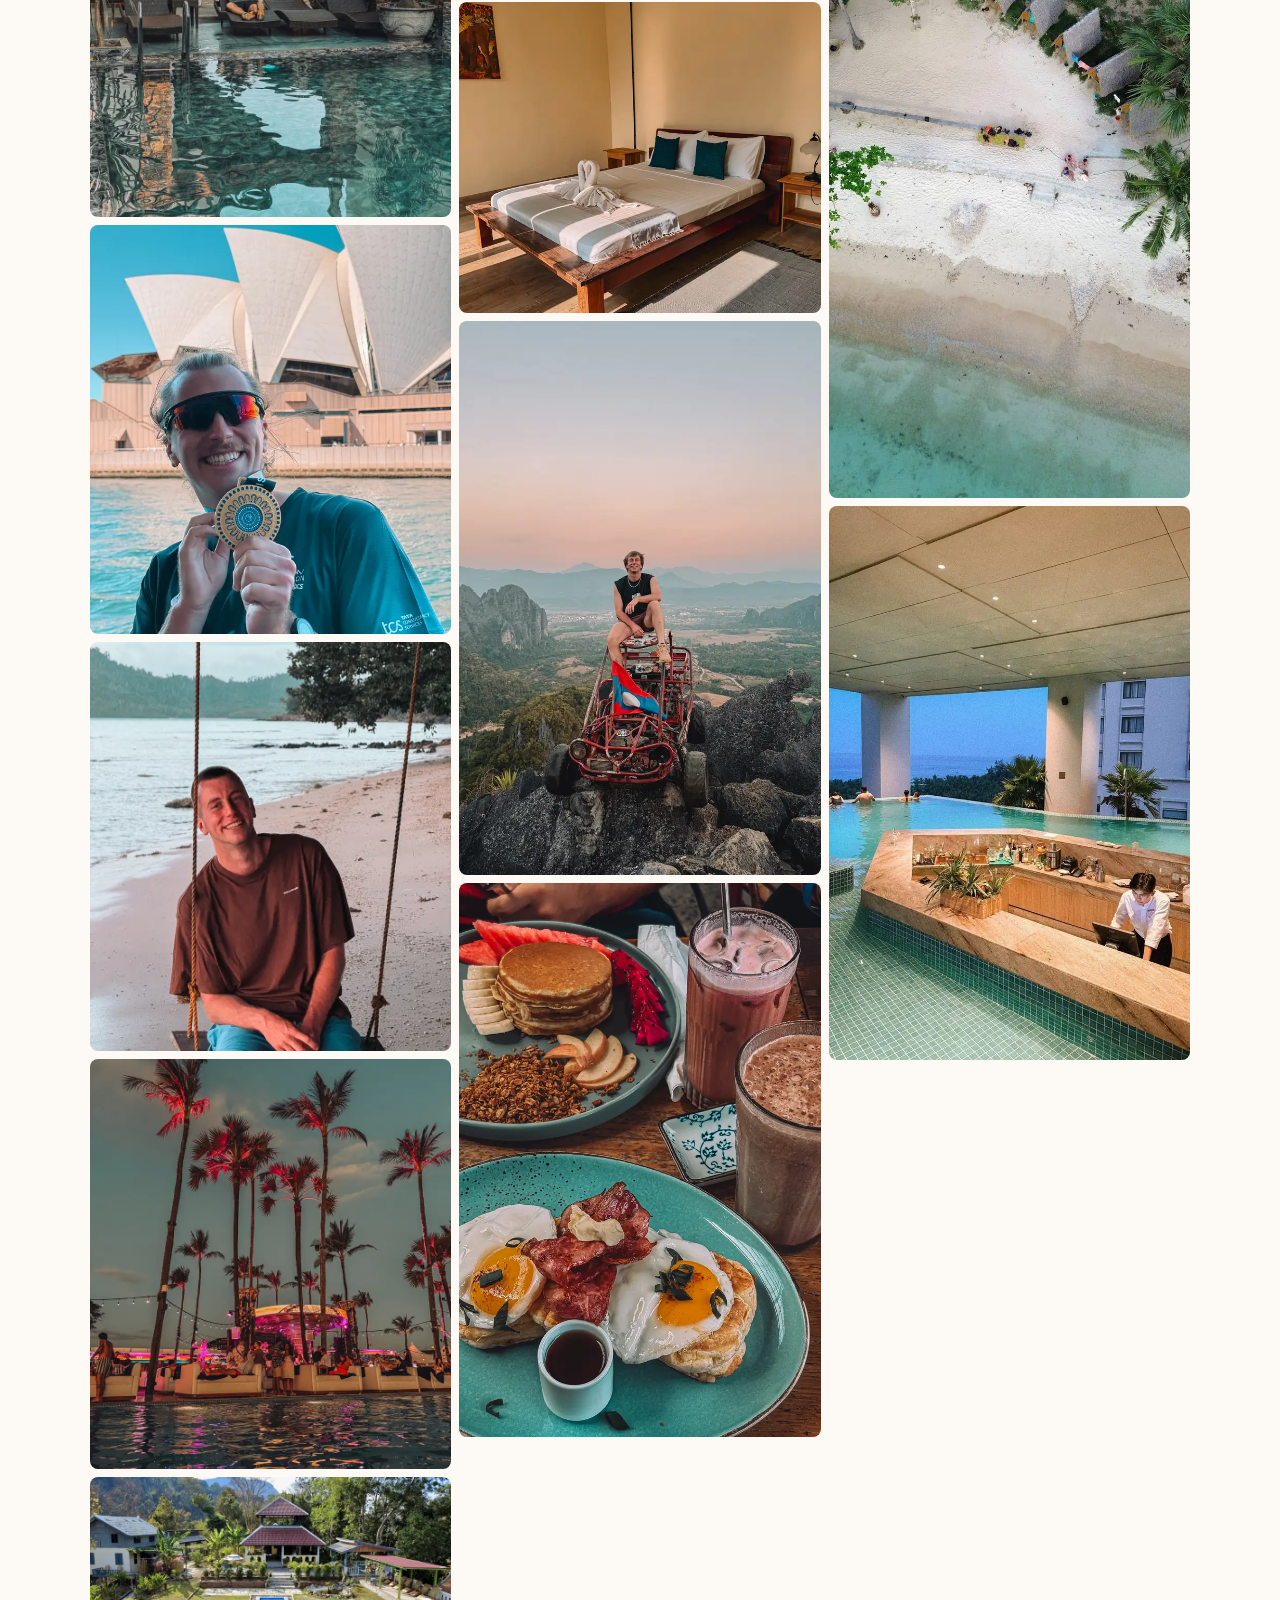
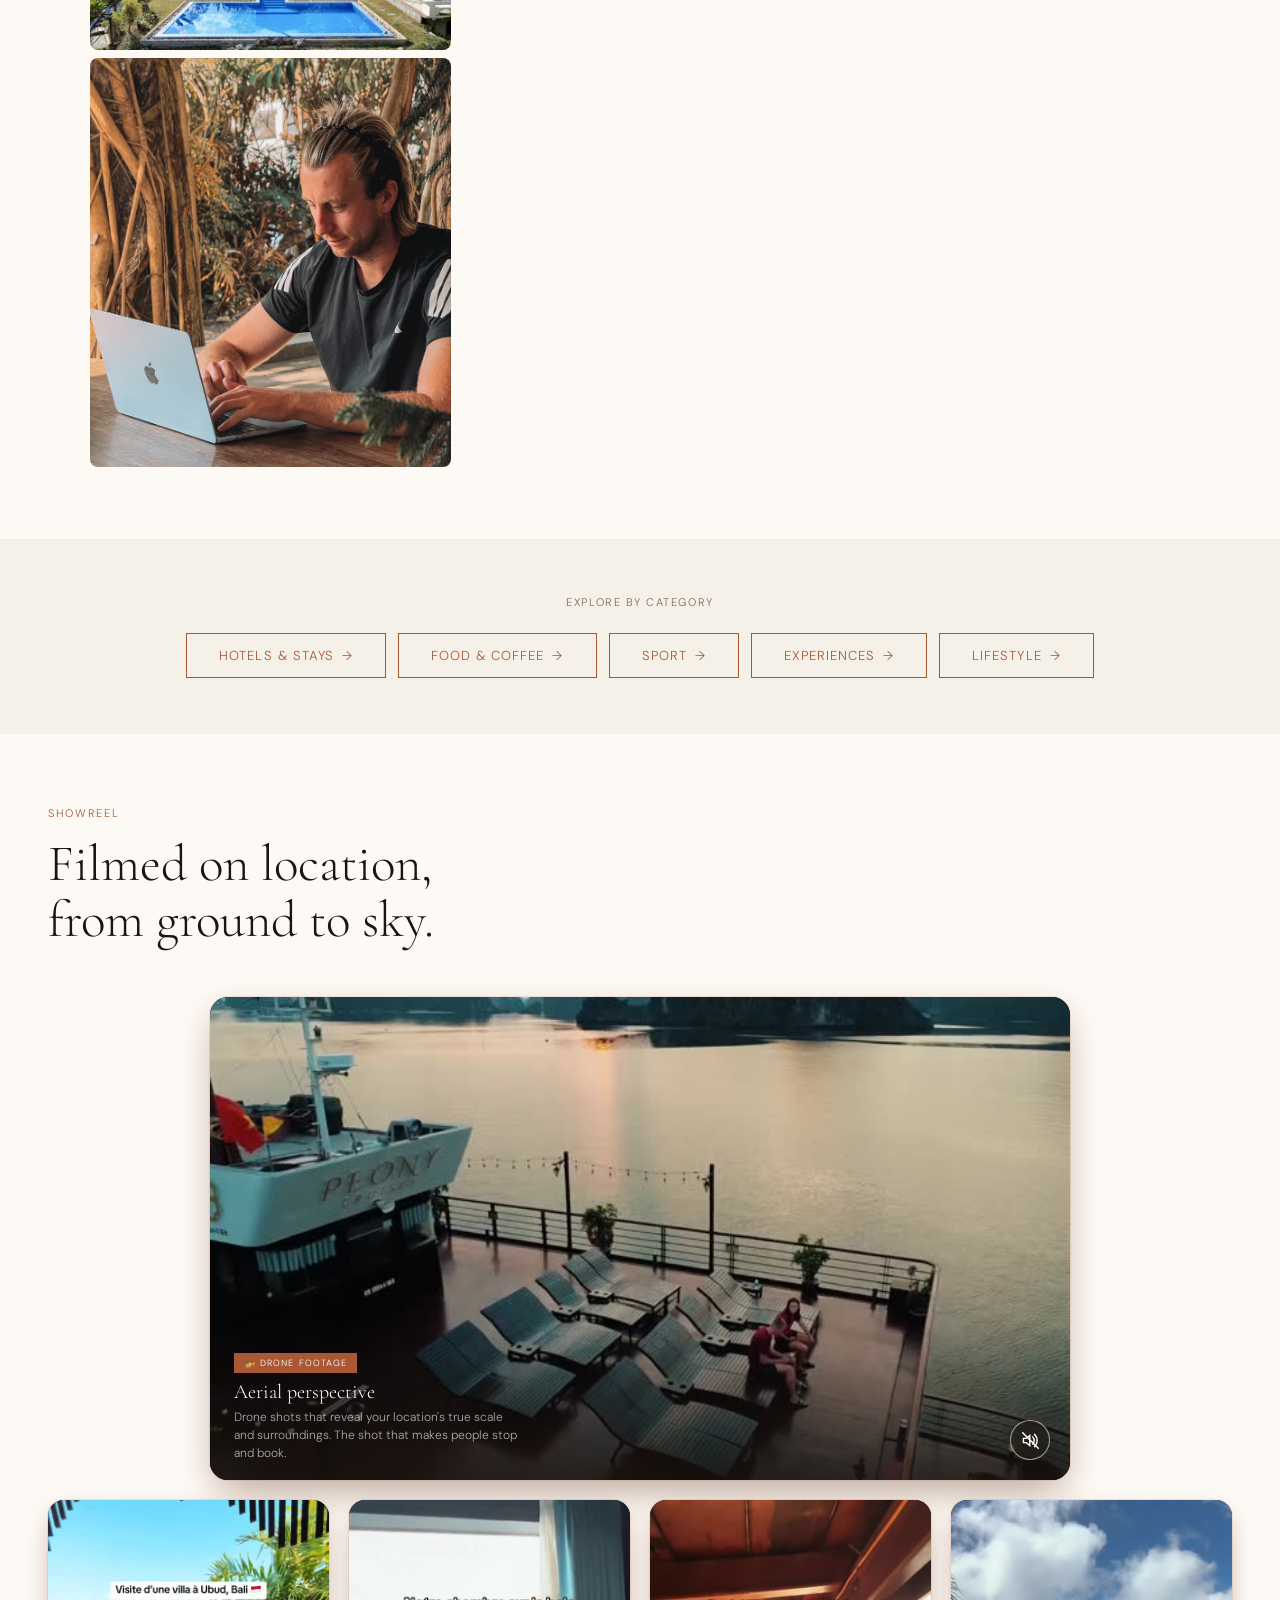
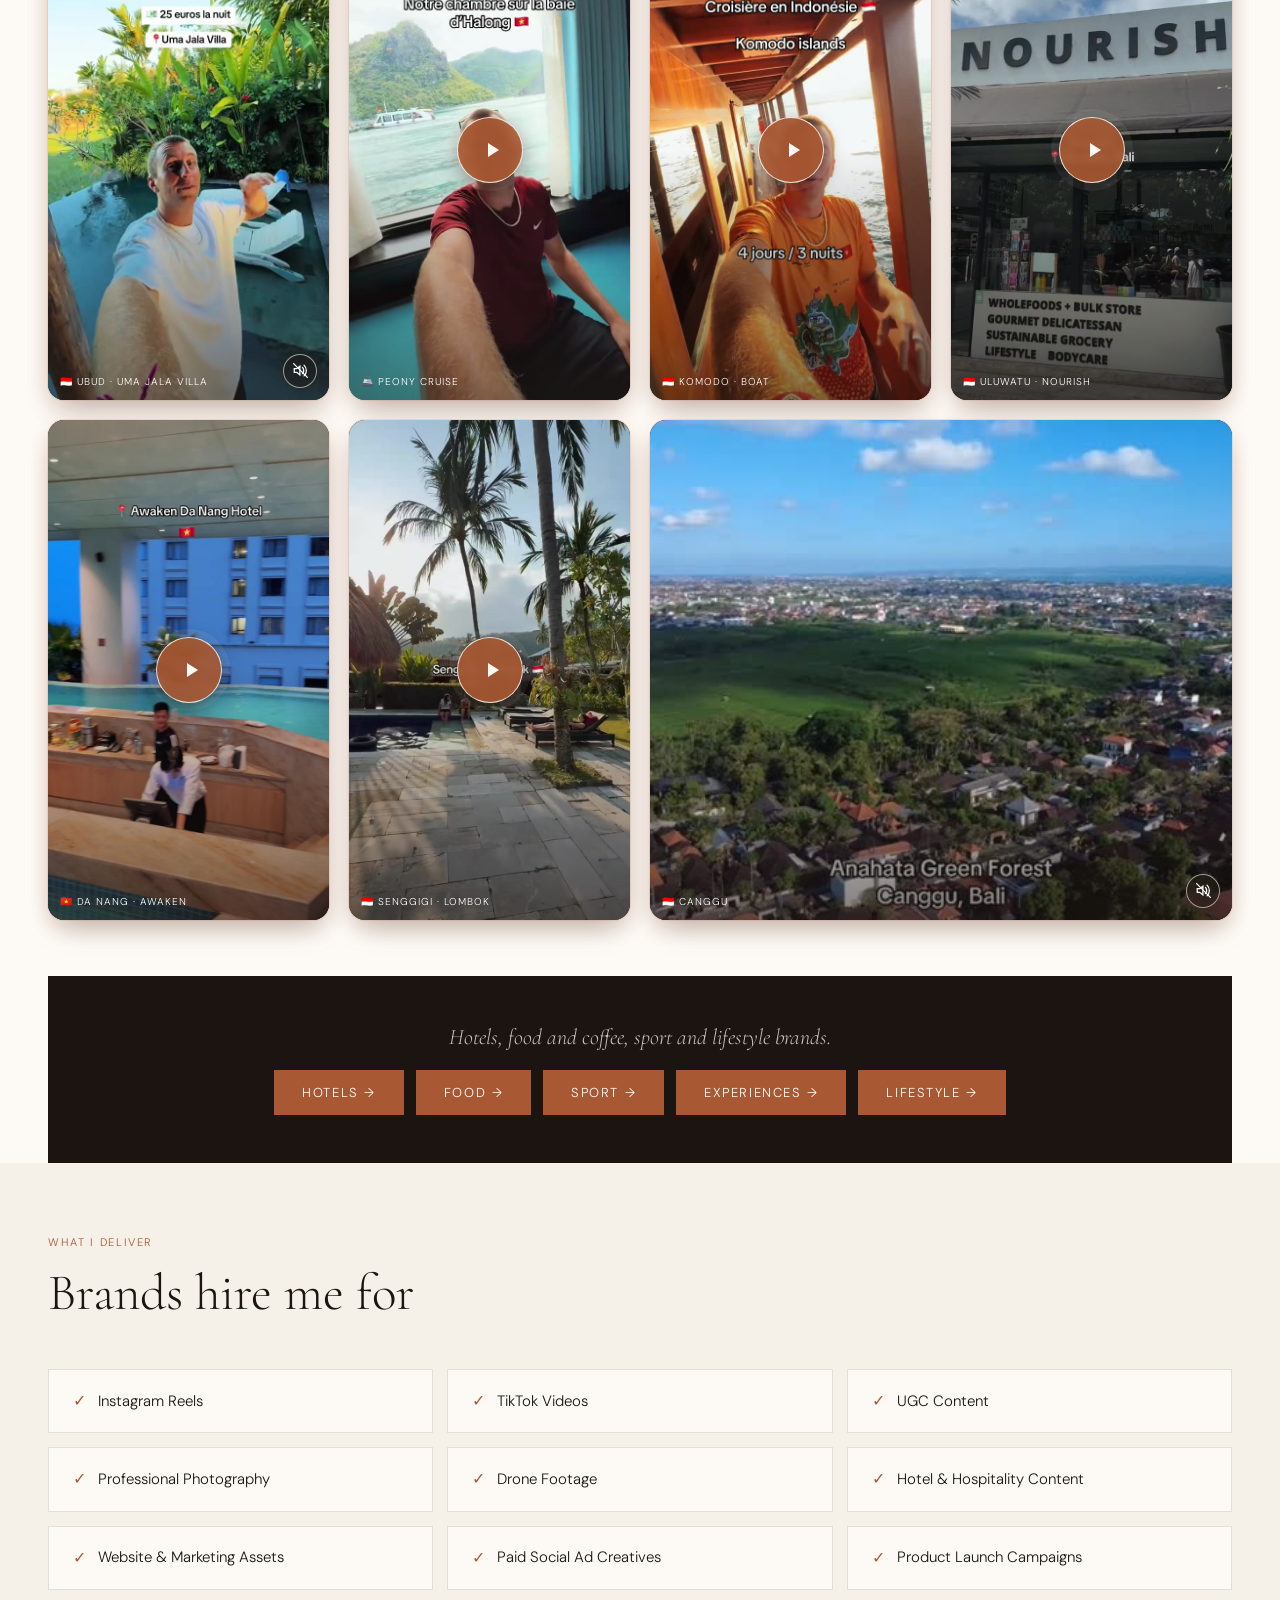
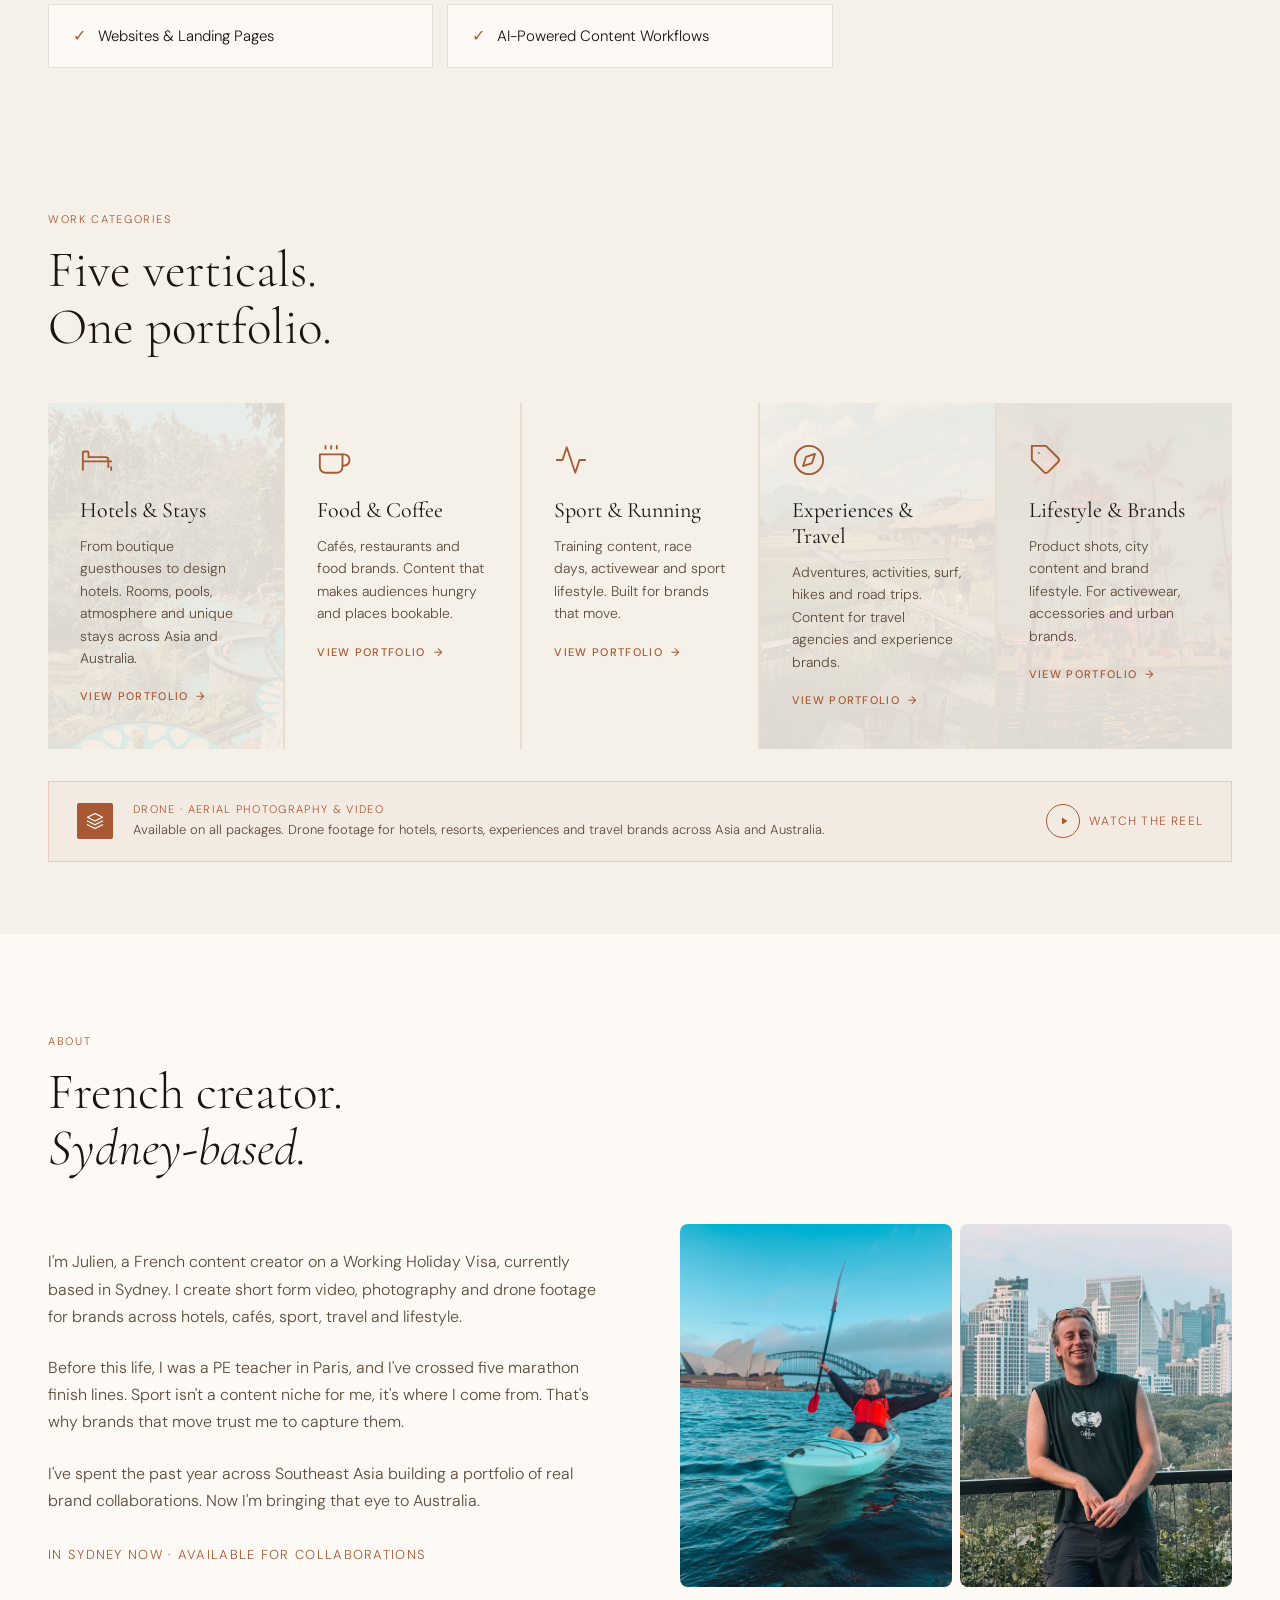
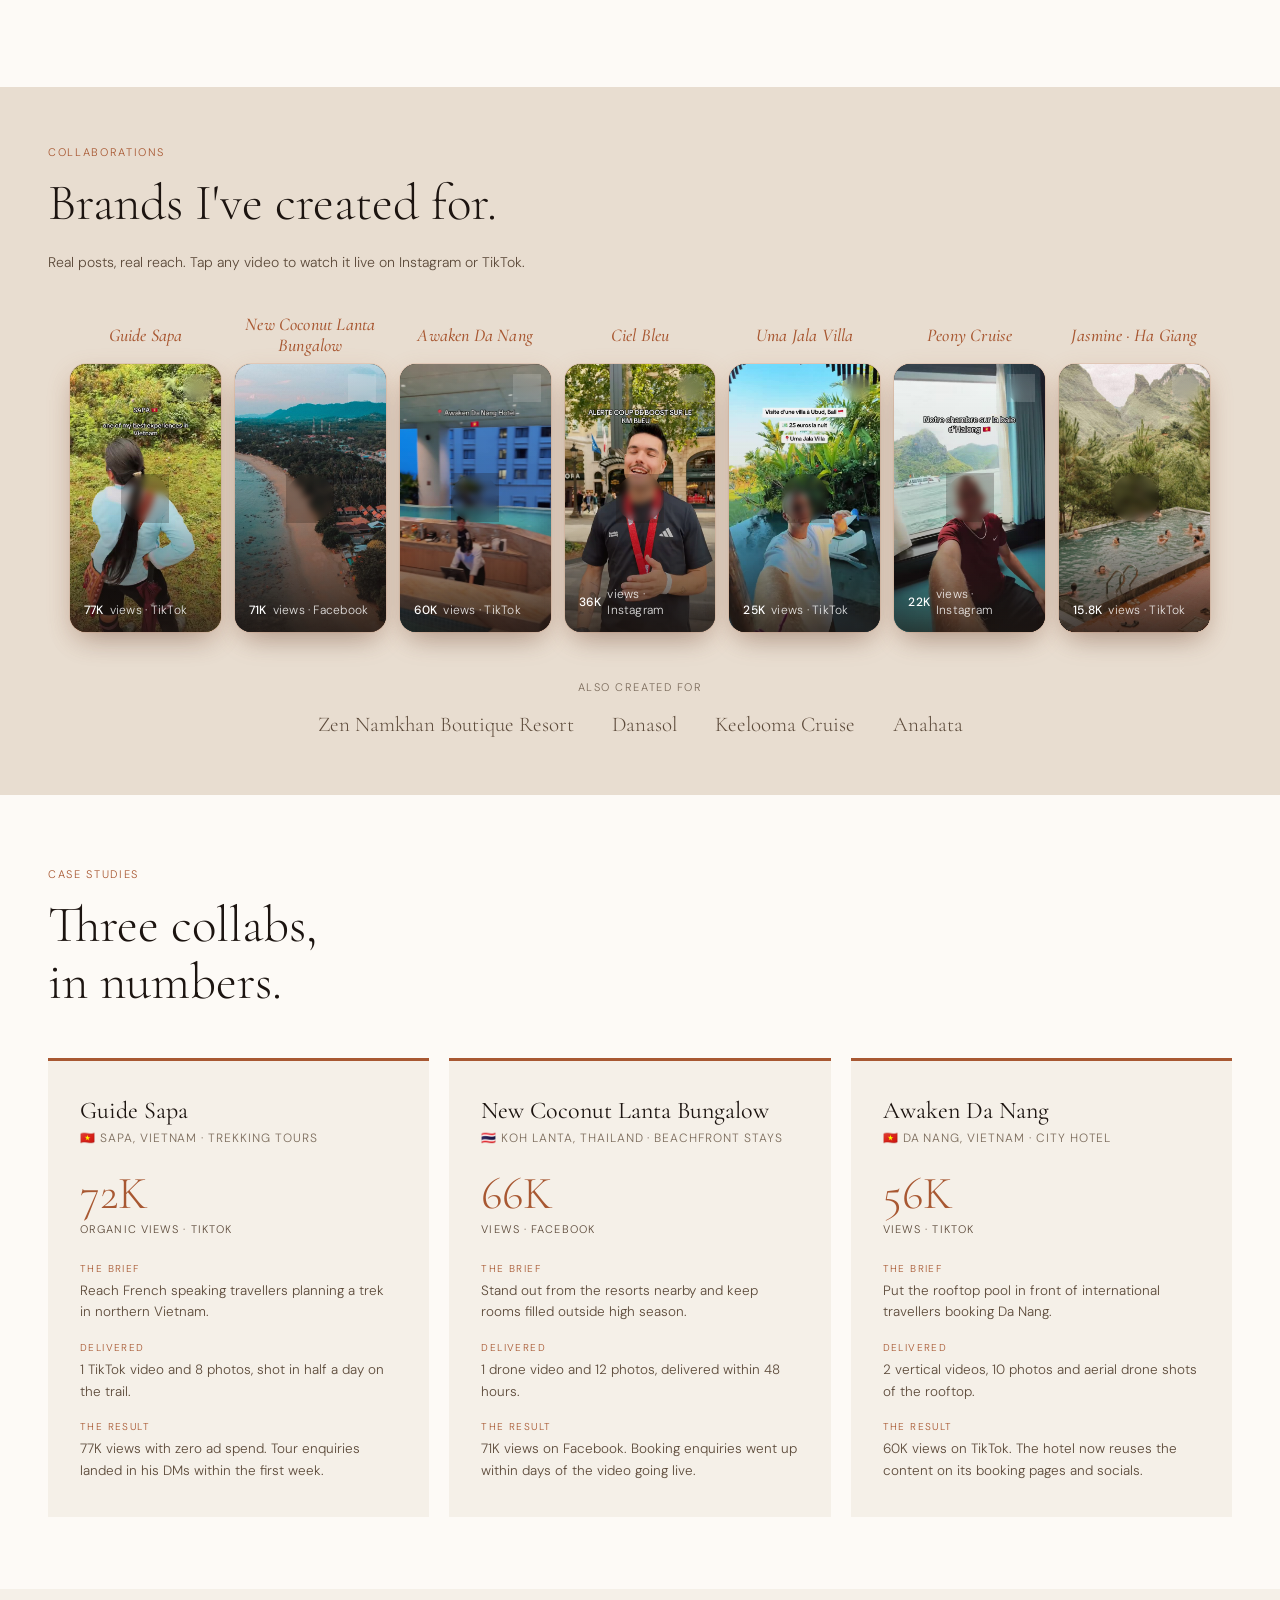
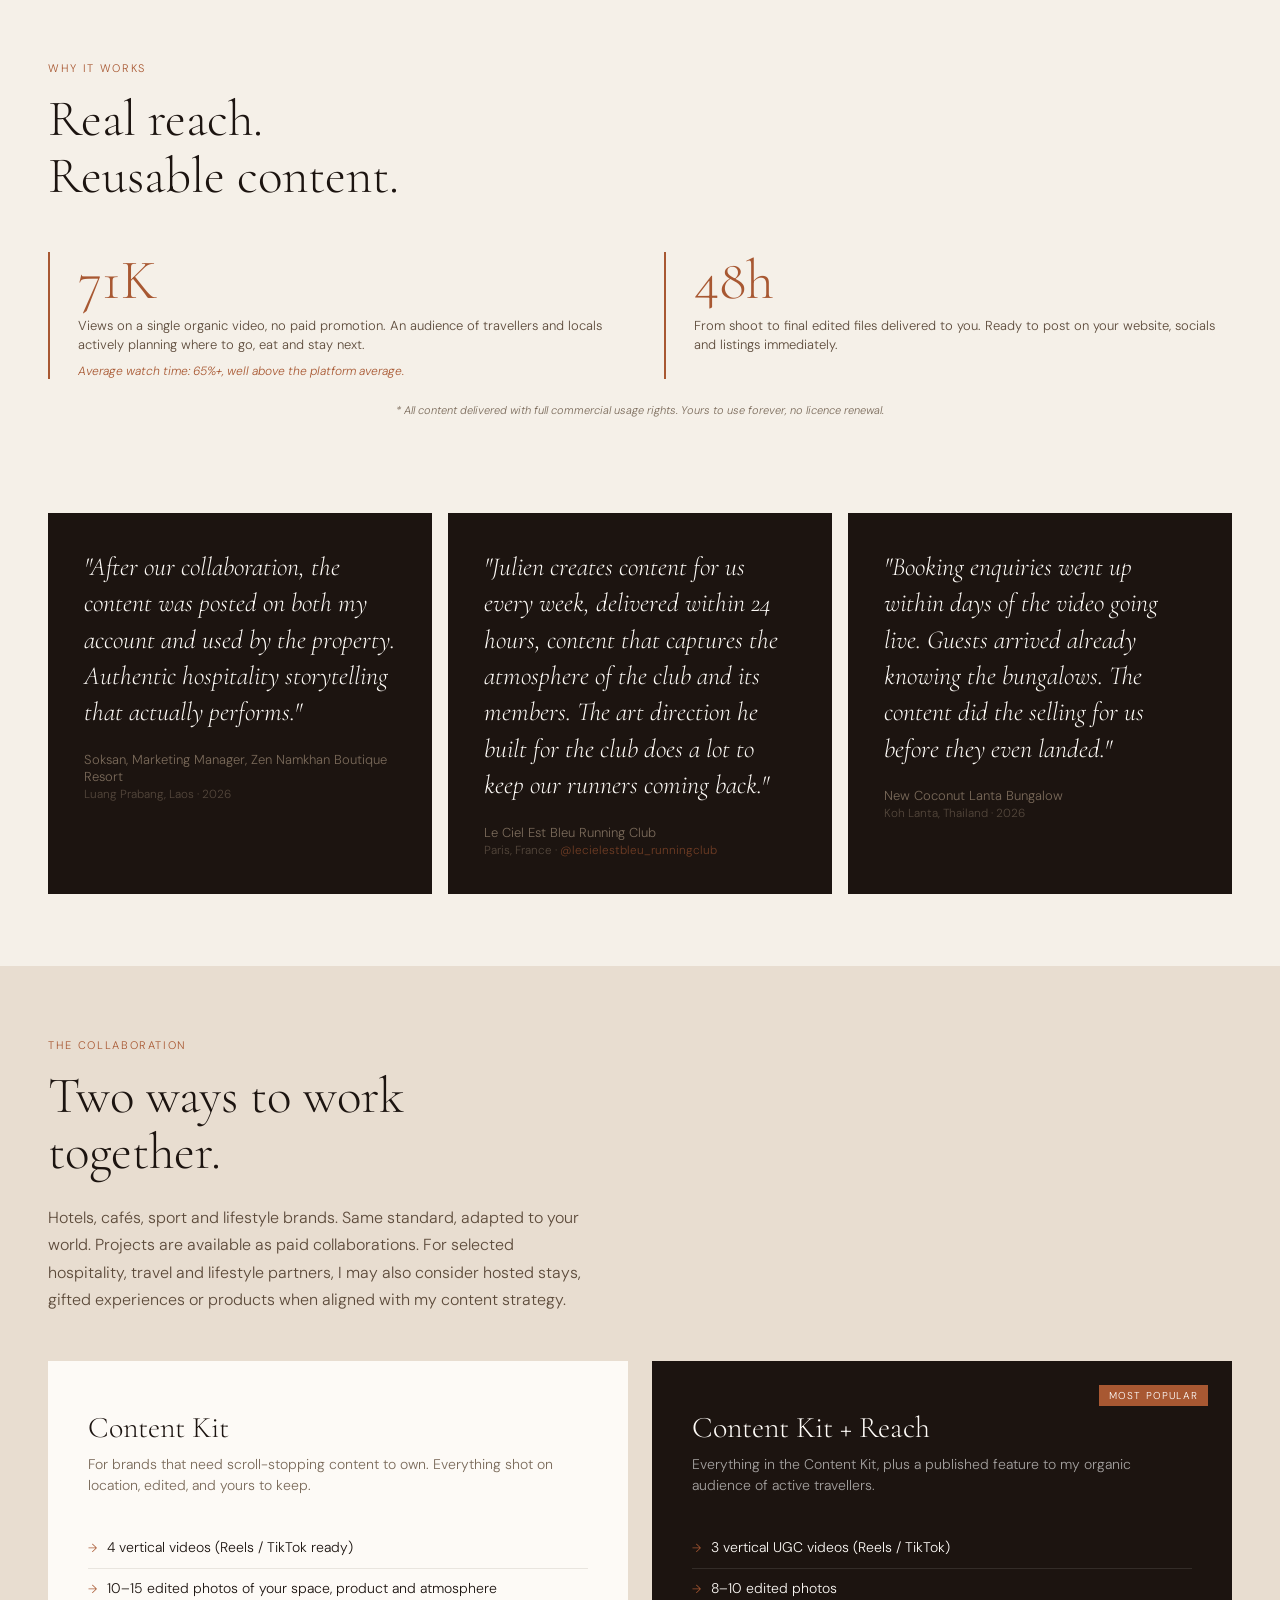
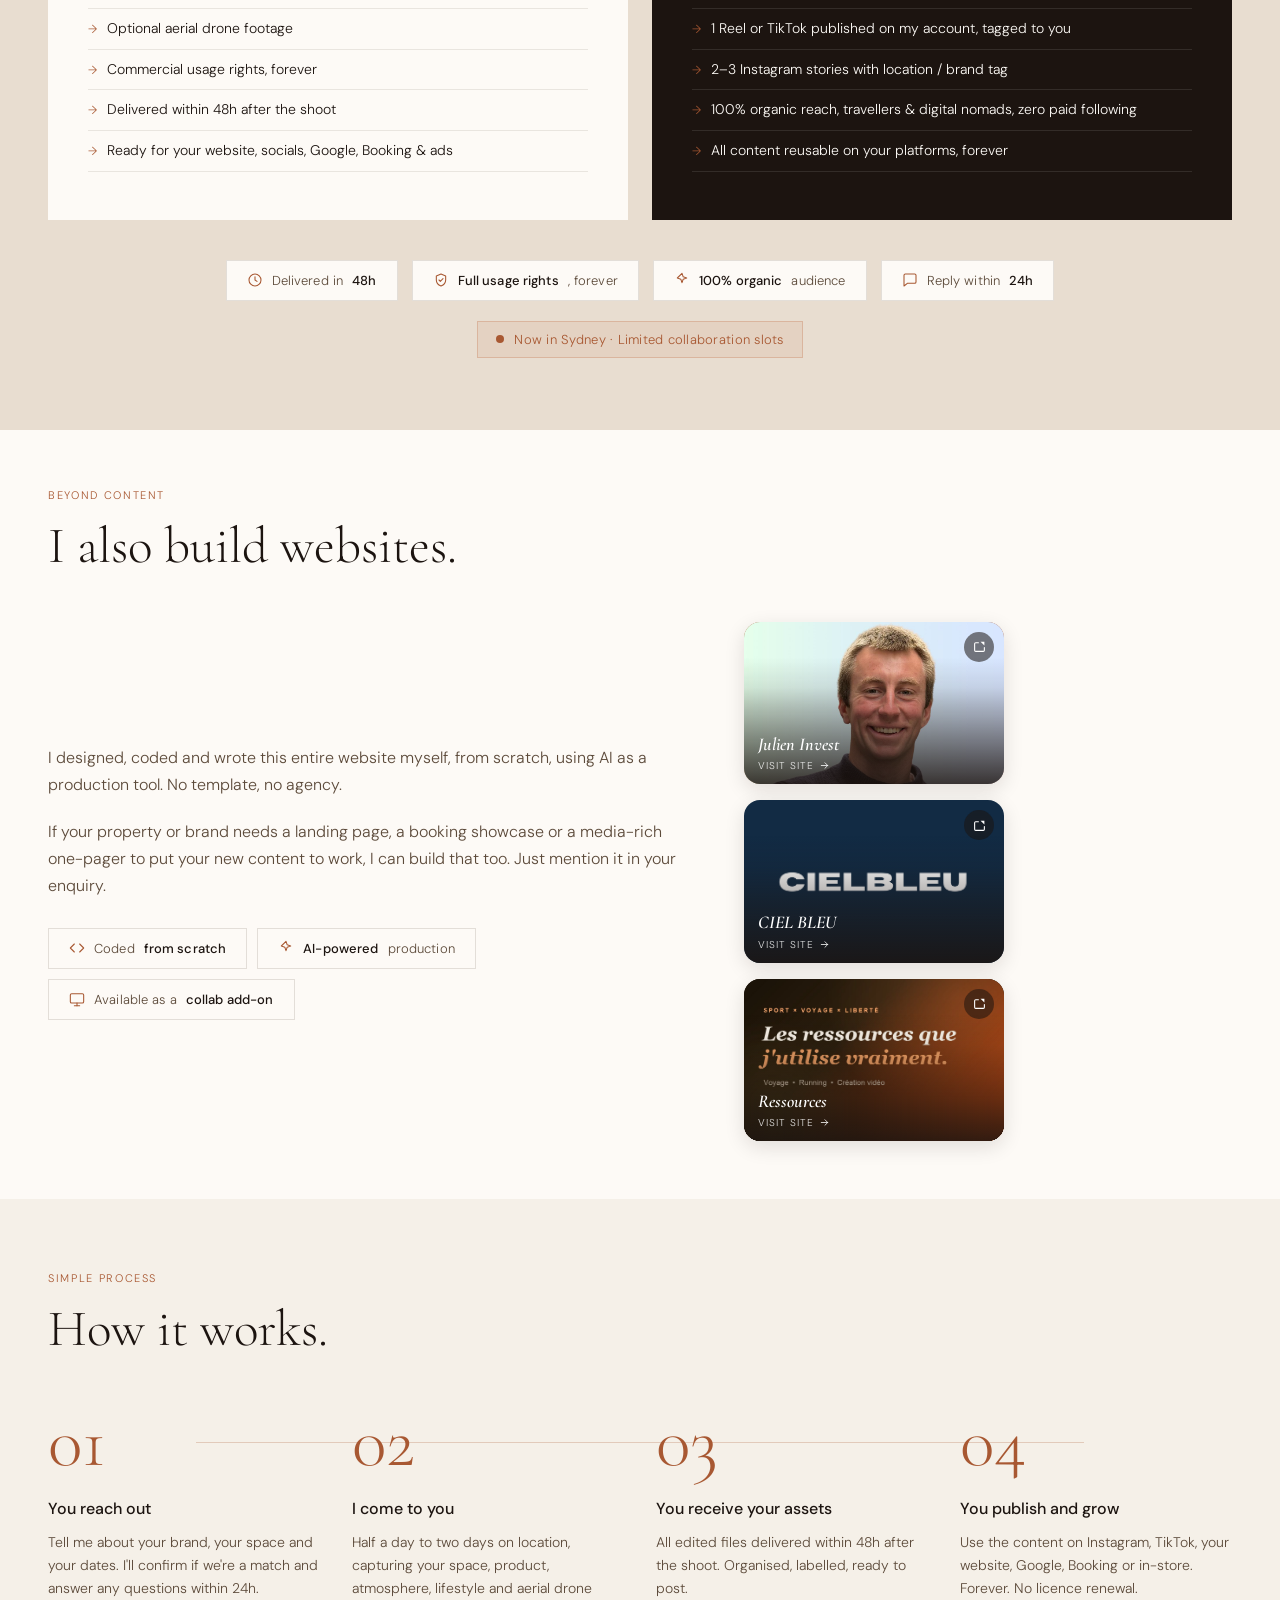
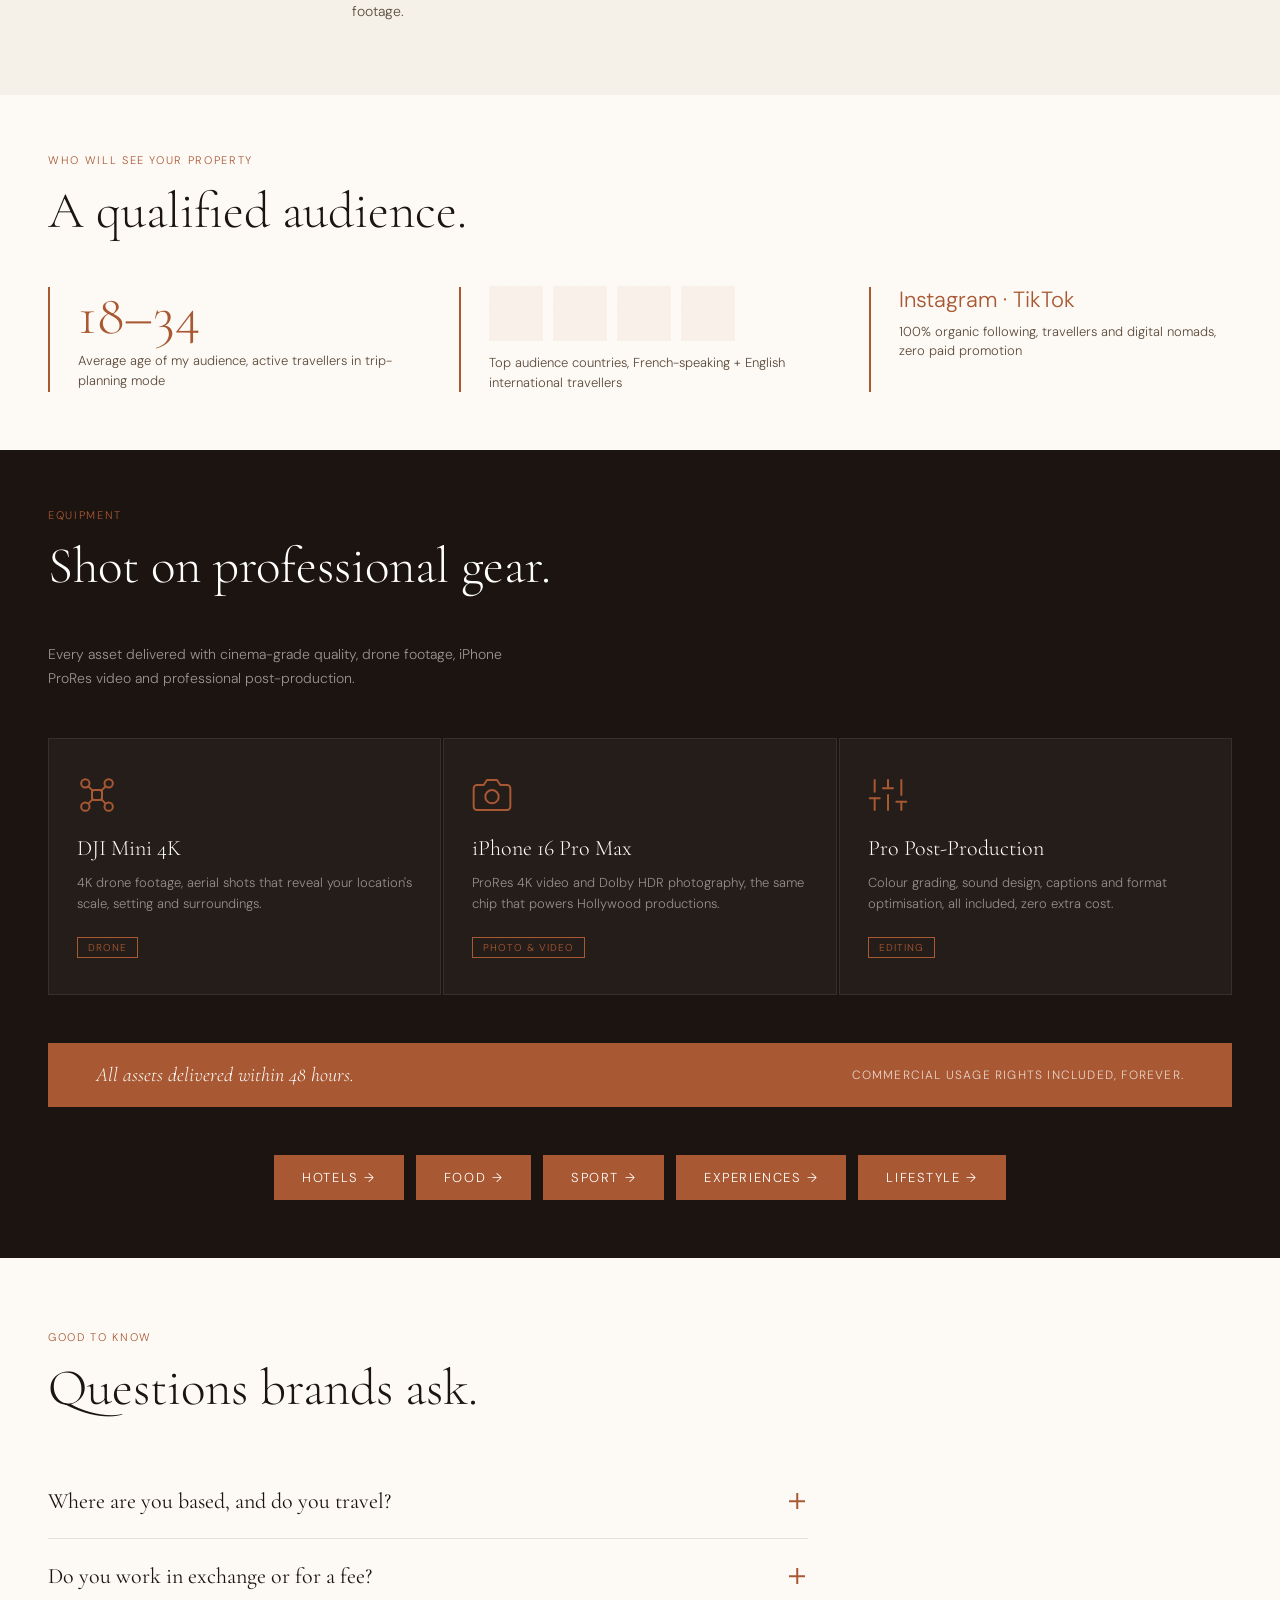
==== commit 8a0623e6: "1 sept" ====
--- a/index.html
+++ b/index.html
@@ -1339,13 +1339,10 @@
   "knowsAbout": ["UGC content creation", "Short-form video", "Instagram Reels", "TikTok", "Hotel photography", "Food photography", "Drone videography", "Sport content", "Web design"]
 }
 </script>
-<!-- ═══ ANALYTICS (à activer en 2 minutes) ═══════════════════════════
-  1. Crée un compte gratuit sur https://www.goatcounter.com (aucun cookie,
-     conforme RGPD sans bannière, gratuit pour les sites perso).
-  2. Choisis un code (ex: juenvie) → ton dashboard sera https://juenvie.goatcounter.com
-  3. Remplace TONCODE ci-dessous et décommente la ligne script.
-<script data-goatcounter="https://TONCODE.goatcounter.com/count" async src="//gc.zgo.at/count.js"></script>
-════════════════════════════════════════════════════════════════ -->
+<!-- Mesure d'audience GoatCounter : aucun cookie, aucune donnée personnelle,
+     donc pas de bandeau de consentement. Tableau de bord sur
+     https://juenvie.goatcounter.com -->
+<script data-goatcounter="https://juenvie.goatcounter.com/count" async src="//gc.zgo.at/count.js"></script>
 </head>
 <body>
 
@@ -1484,6 +1481,10 @@
       <div class="gallery-card">
         <picture><source type="image/webp" media="(max-width: 768px)" srcset="images/webp/portrait-transat-piscine-arche-brique-chiang-mai-800.webp"><img src="images/portrait-transat-piscine-arche-brique-chiang-mai.jpg" alt="Chiang Mai · Villa" width="1200" height="1599" loading="lazy"></picture>
         <div class="portfolio-overlay"><span class="portfolio-tag">🇹🇭 Chiang Mai · Villa</span></div>
+      </div>
+      <div class="gallery-card">
+        <picture><source type="image/webp" media="(max-width: 768px)" srcset="images/webp/sydney-marathon-opera-800.webp"><img src="images/sydney-marathon-opera.jpg" alt="Sydney Marathon finisher medal in front of the Opera House" width="1200" height="1600" loading="lazy"></picture>
+        <div class="portfolio-overlay"><span class="portfolio-tag">🇦🇺 Sydney · Marathon</span></div>
       </div>
       <div class="gallery-card">
         <picture><source type="image/webp" media="(max-width: 768px)" srcset="images/webp/balancoire-philippines-800.webp"><img src="images/balancoire-philippines.jpg" alt="Balançoire · Philippines" width="1600" height="2133" loading="lazy"></picture>
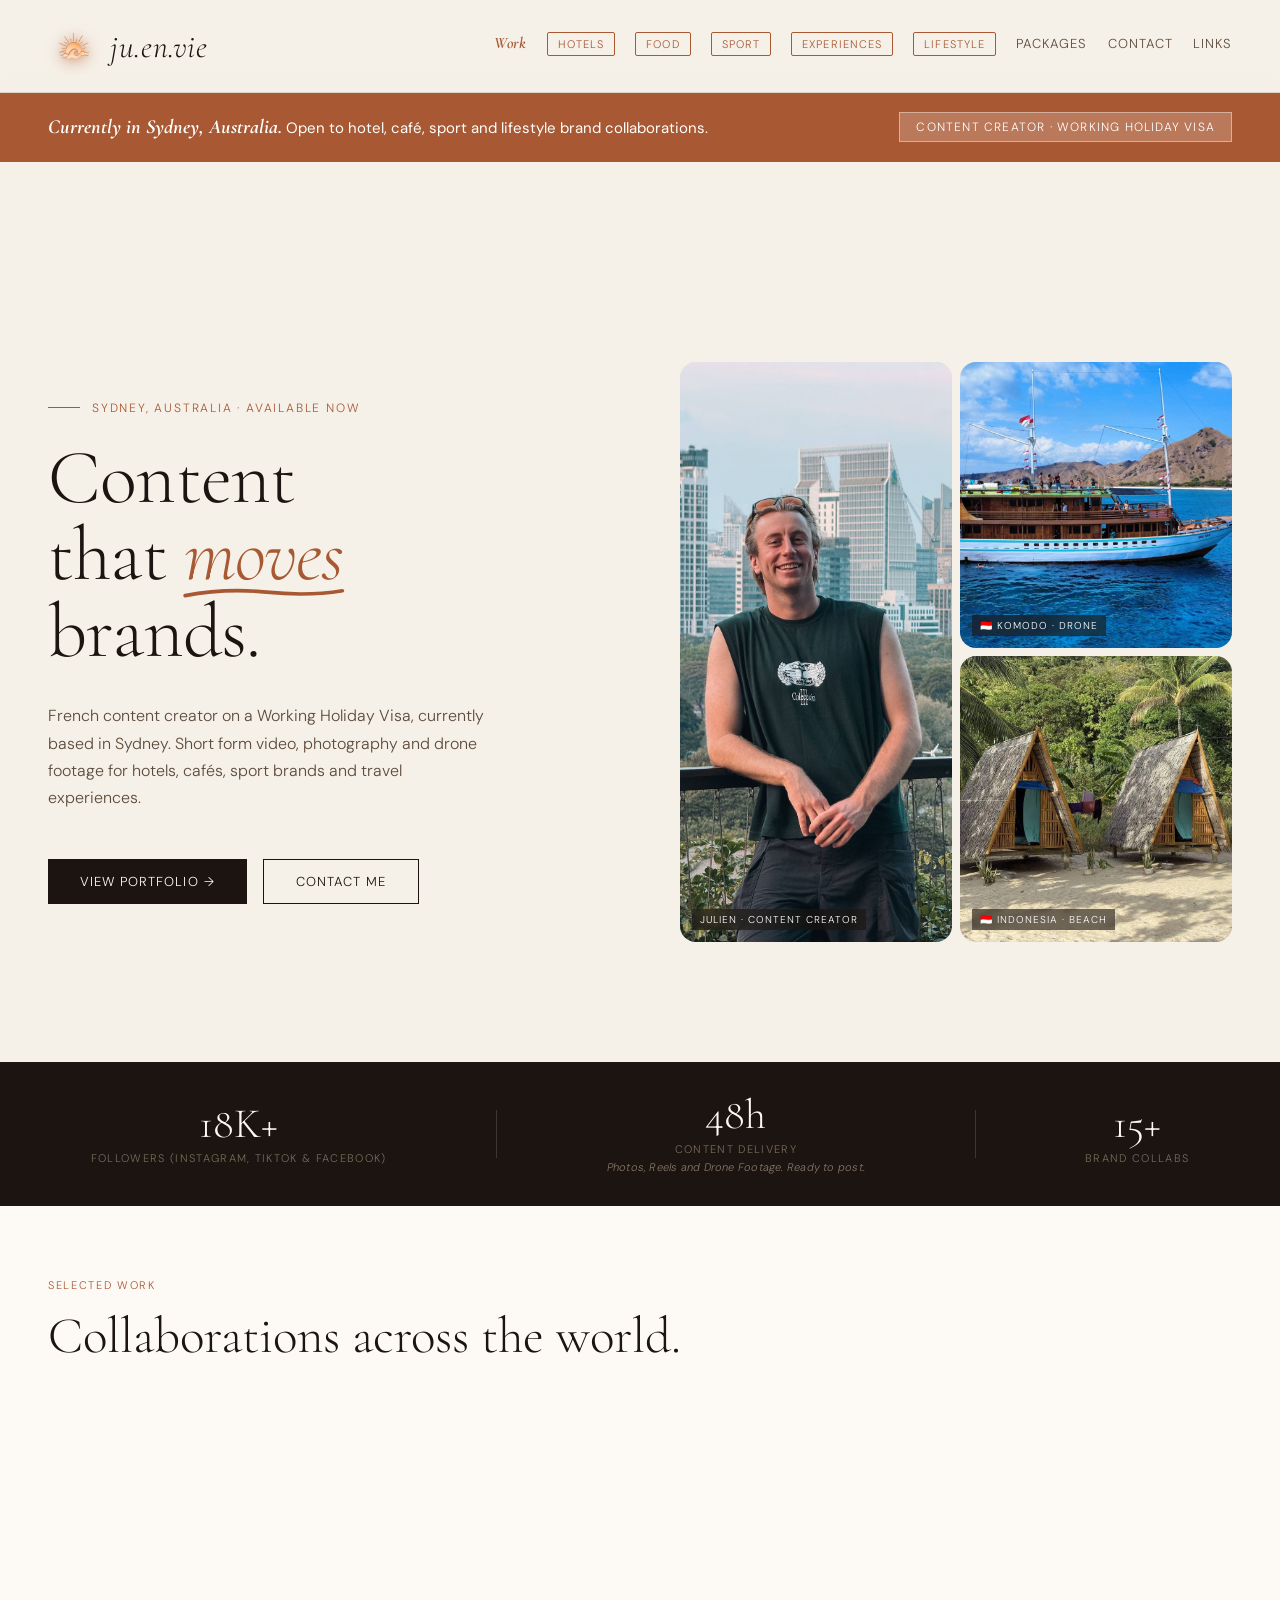
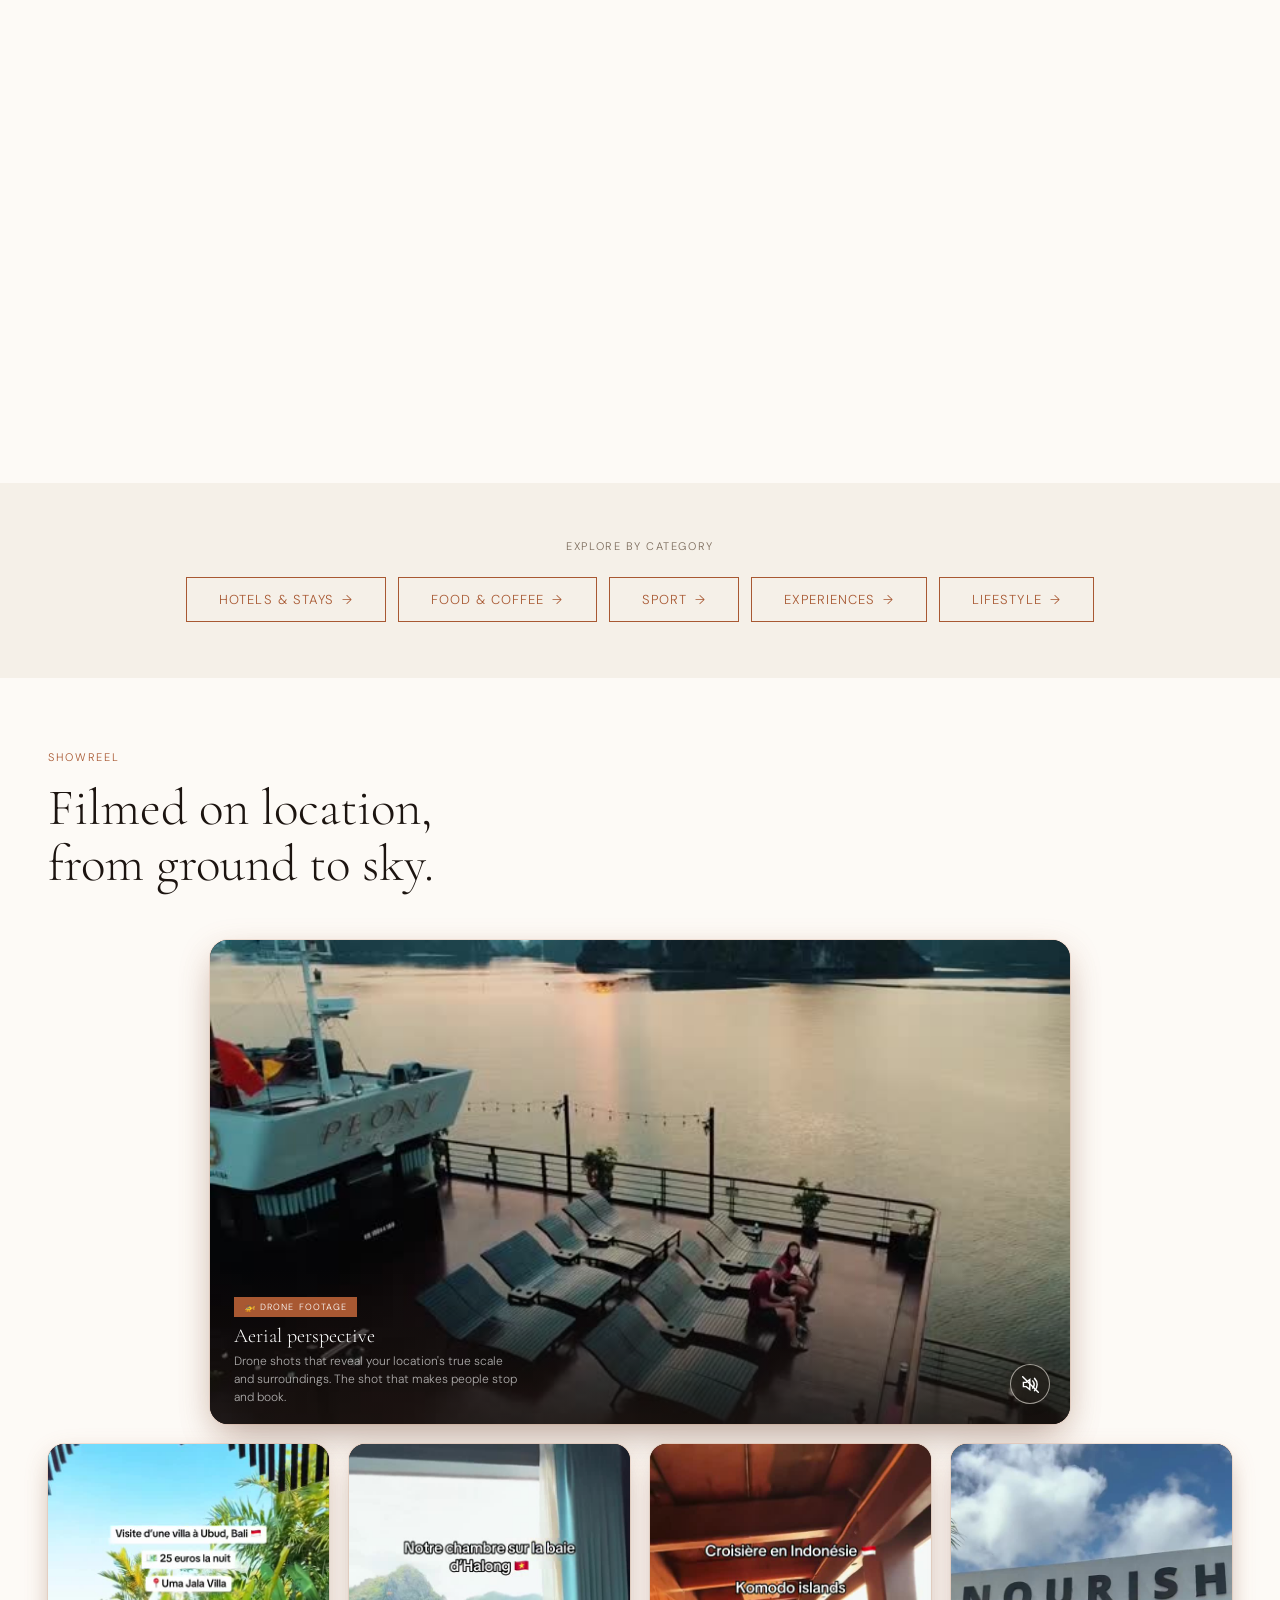
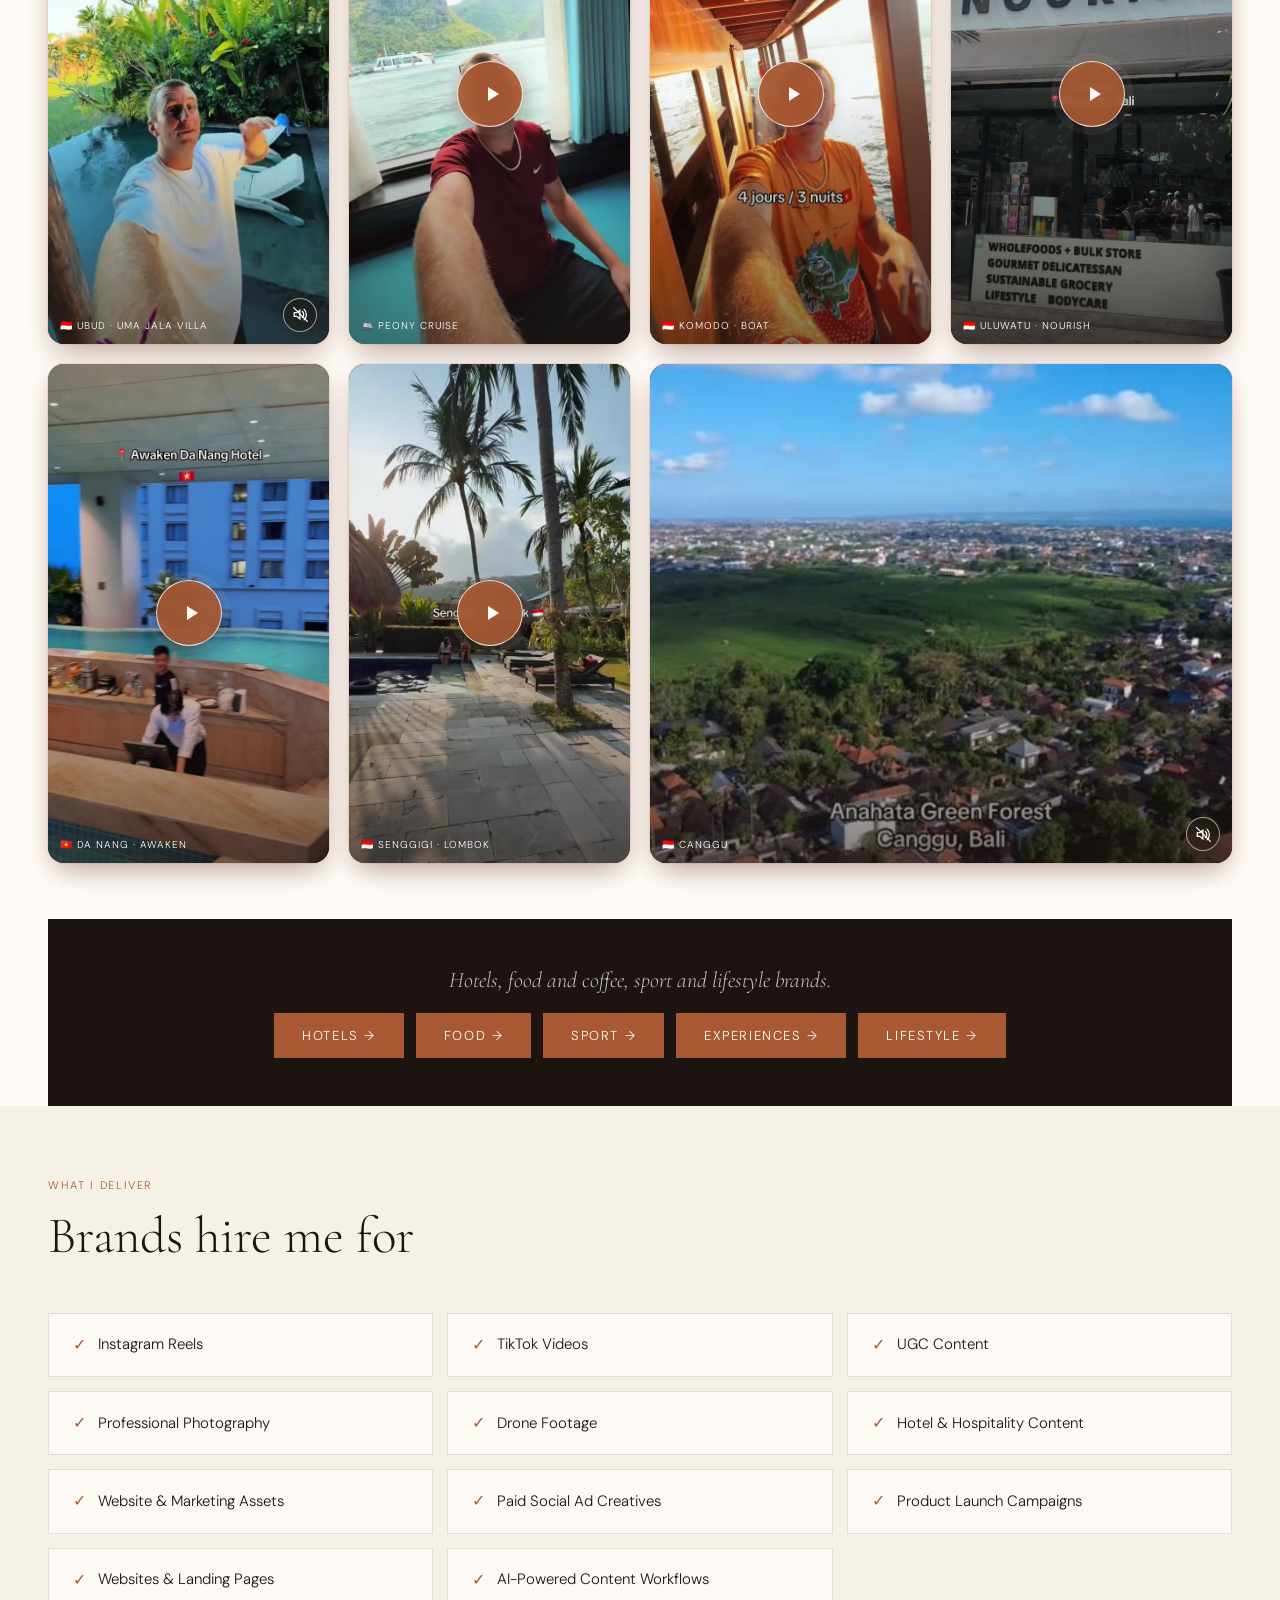
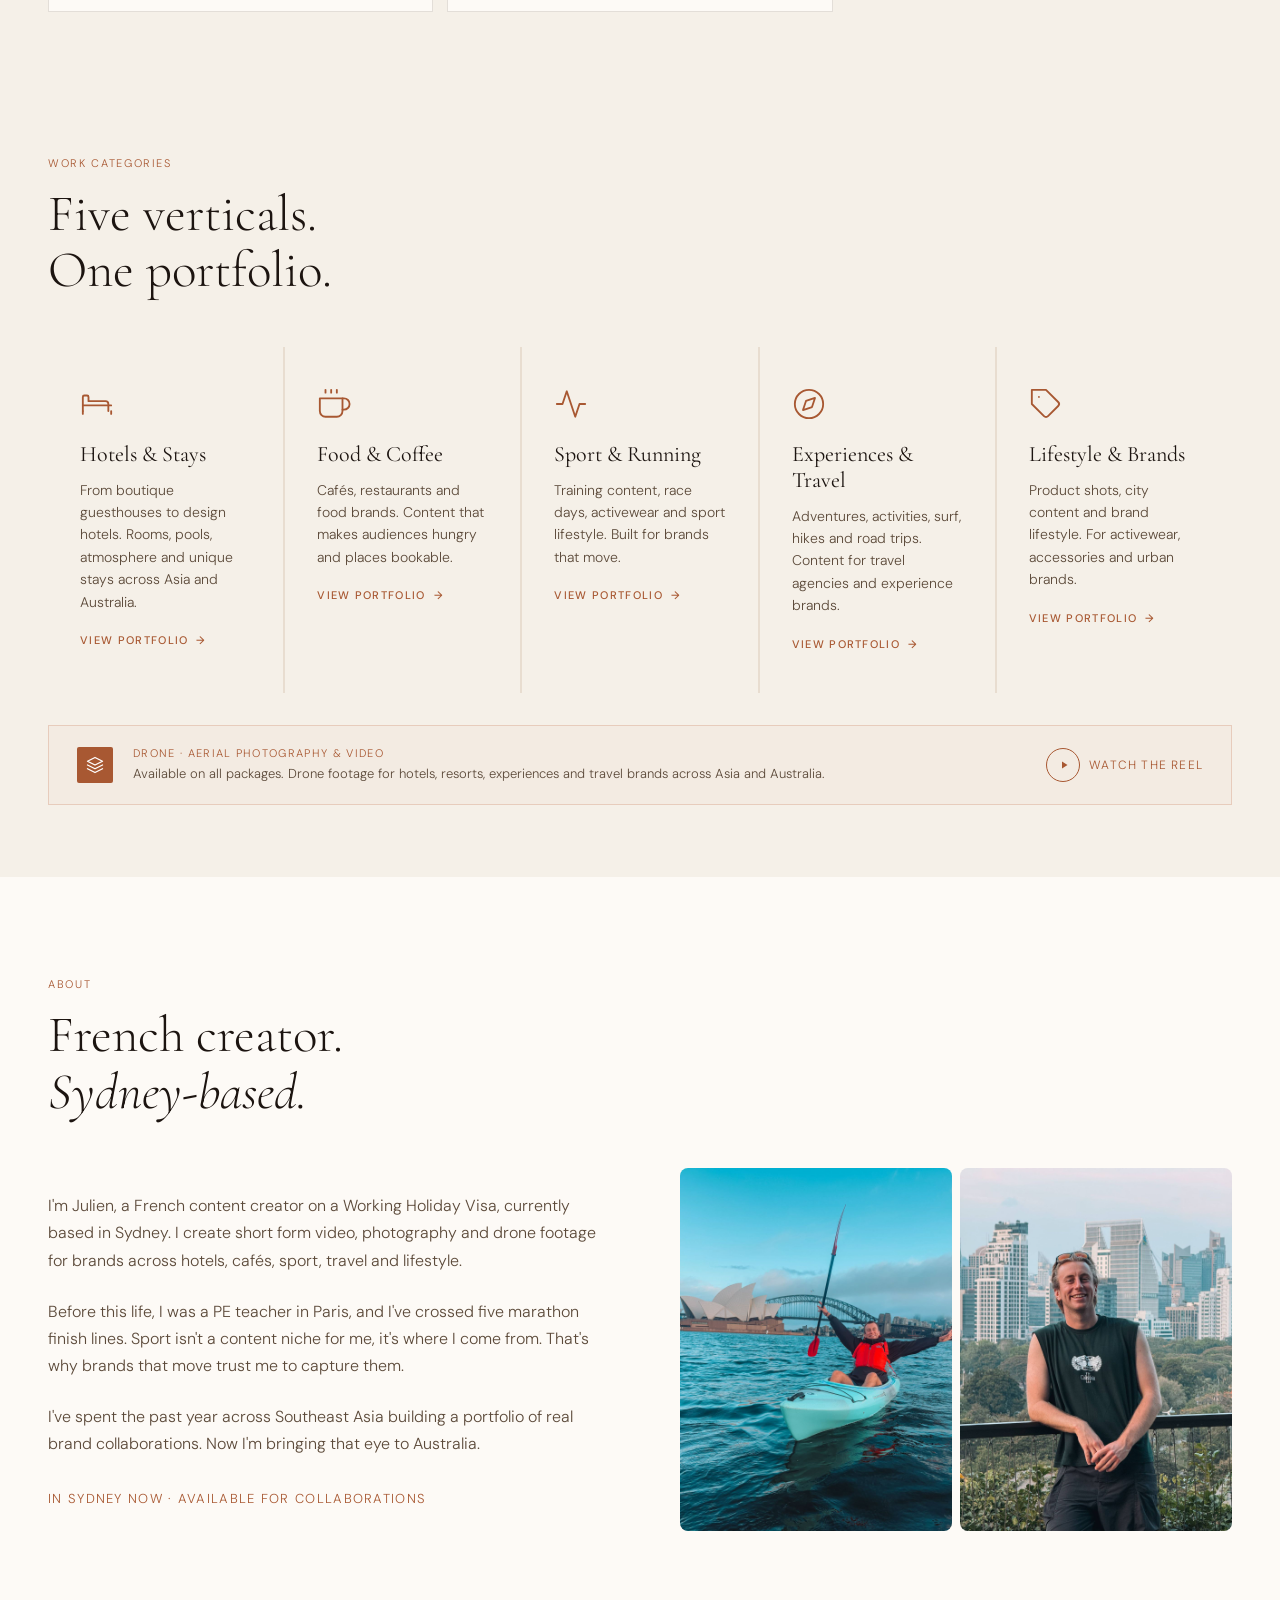
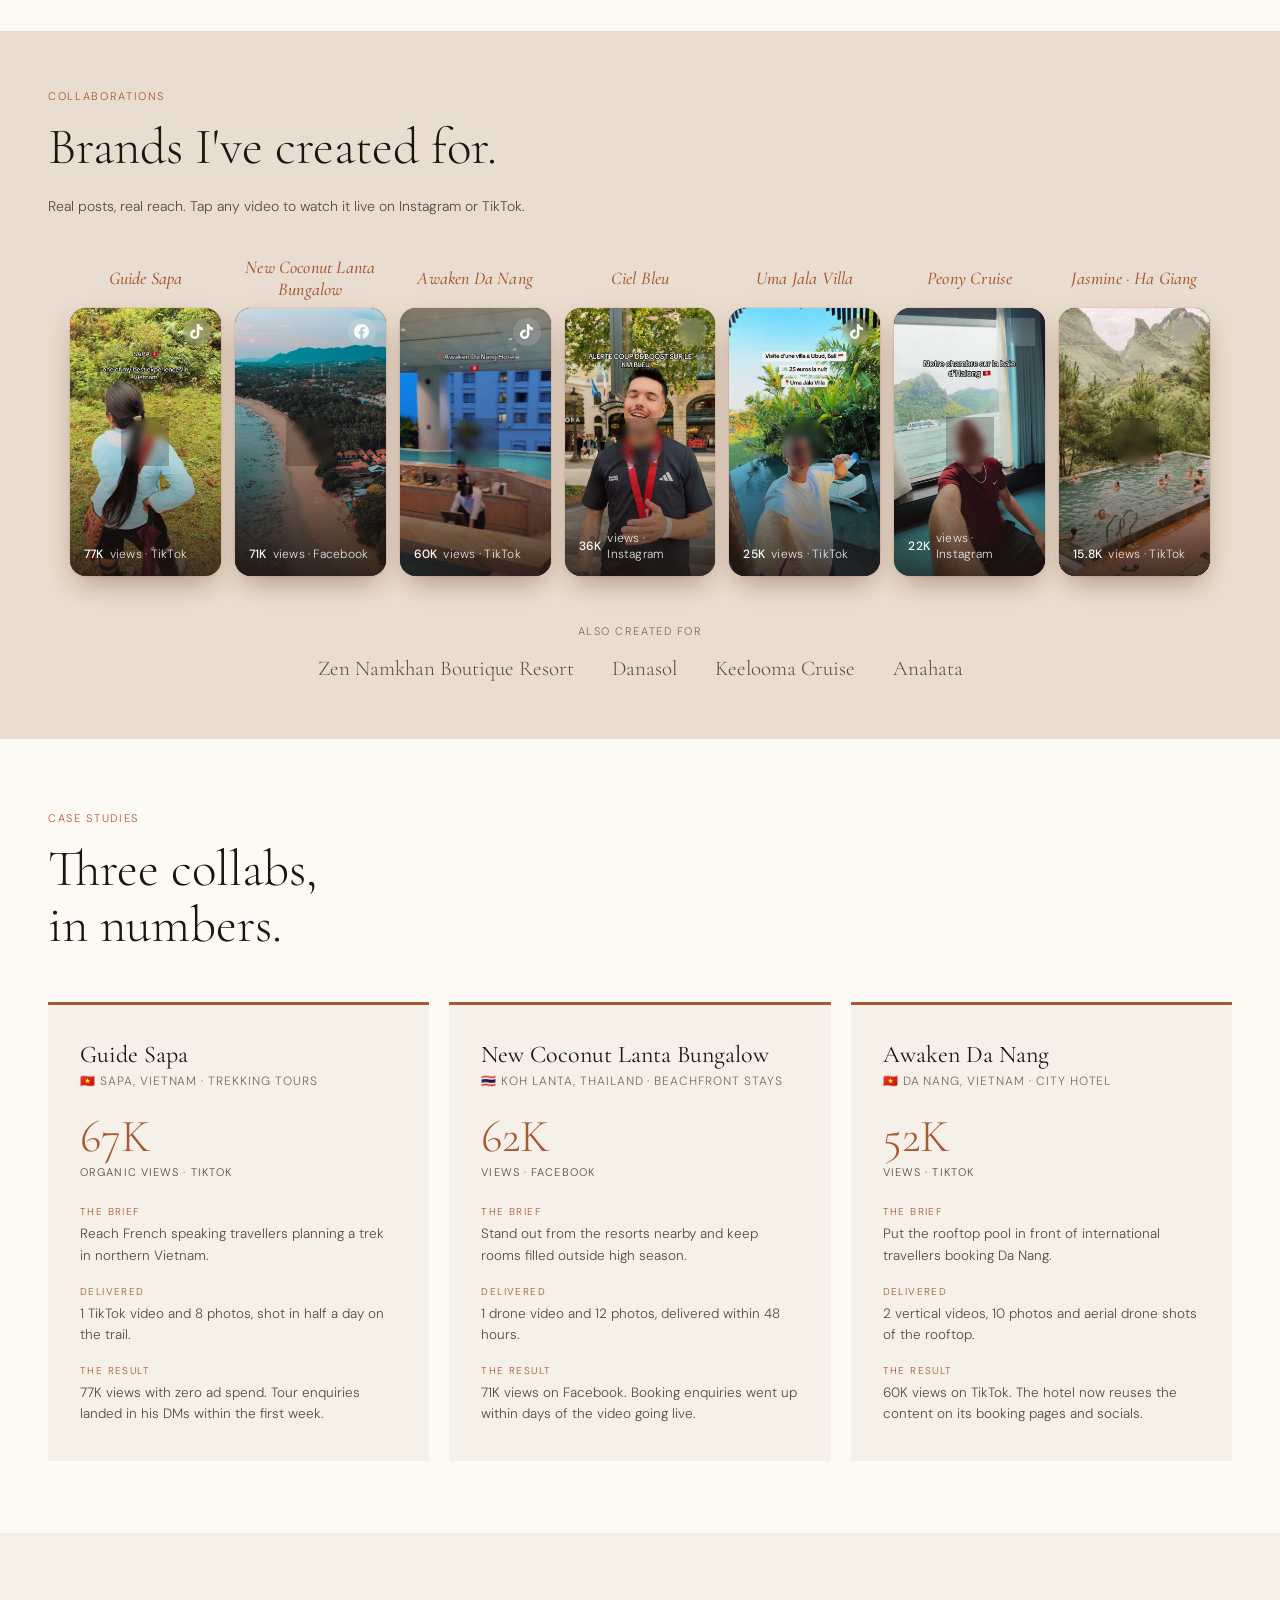
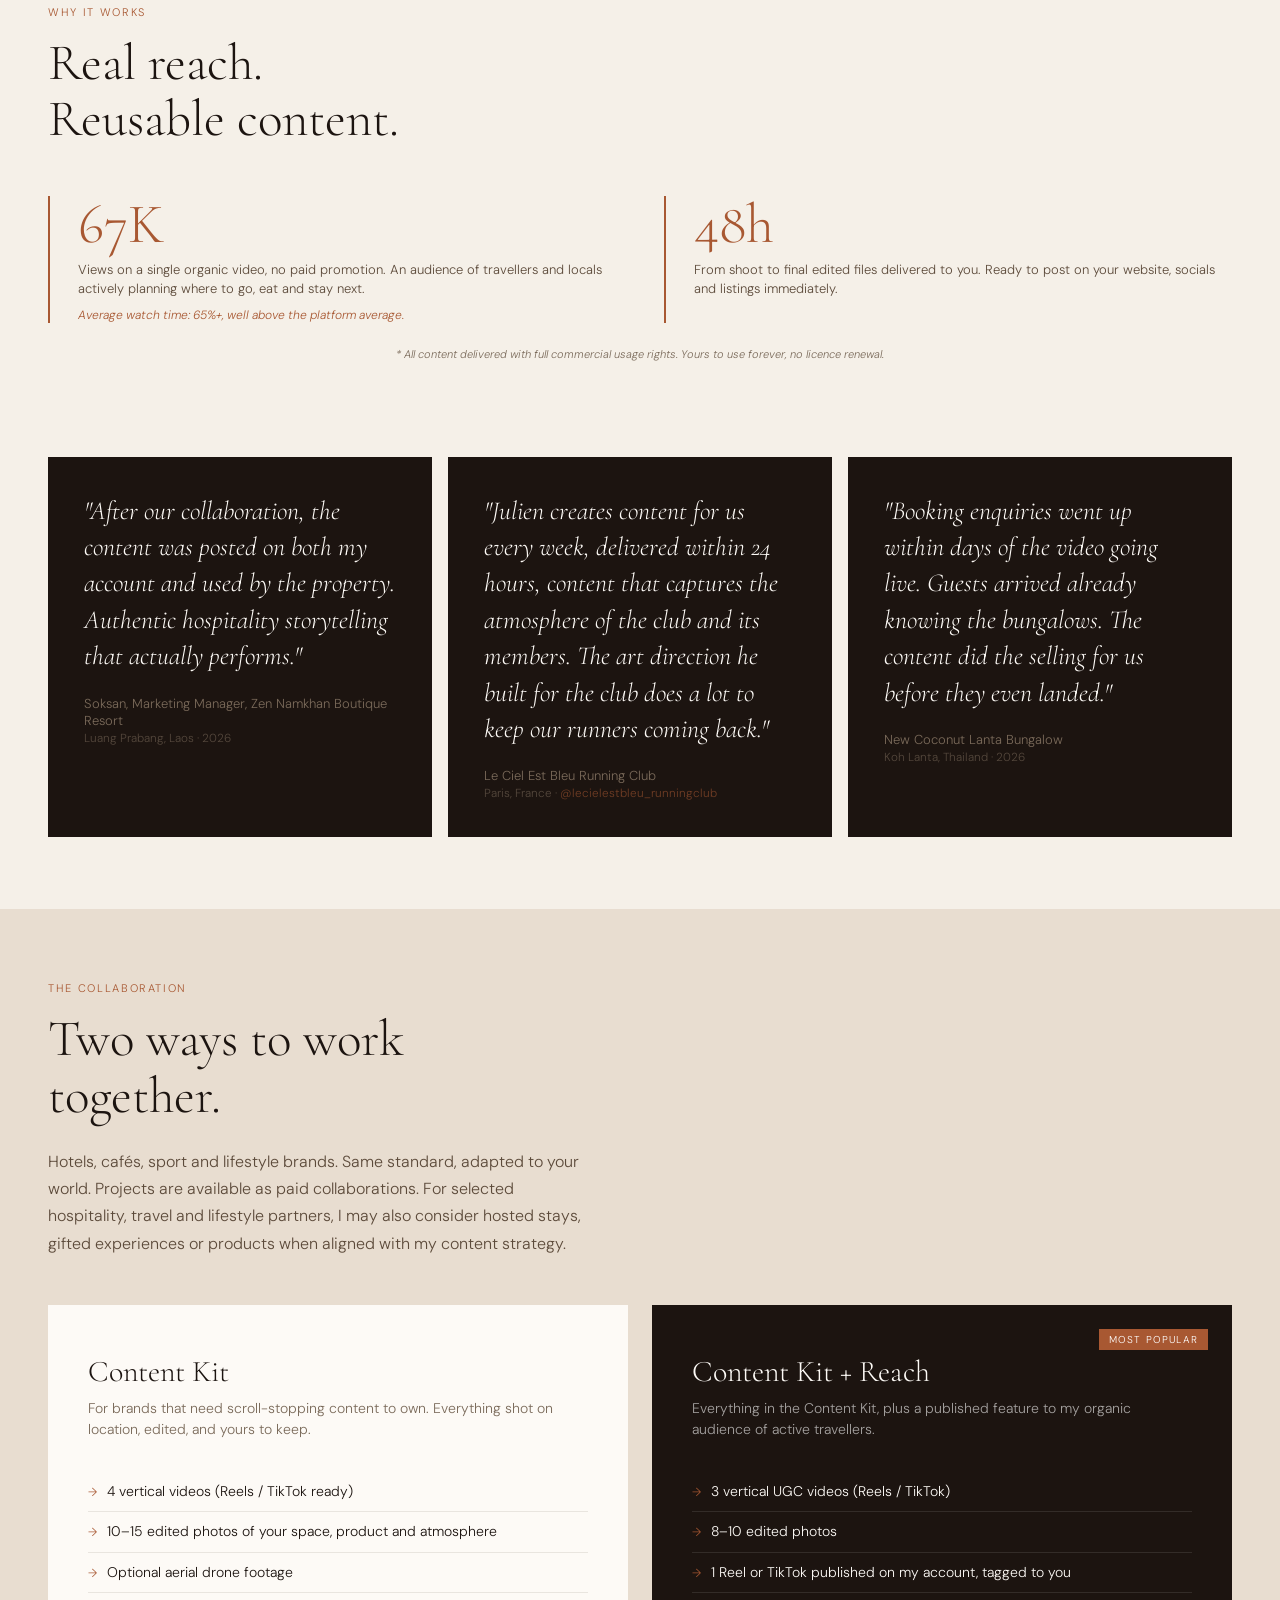
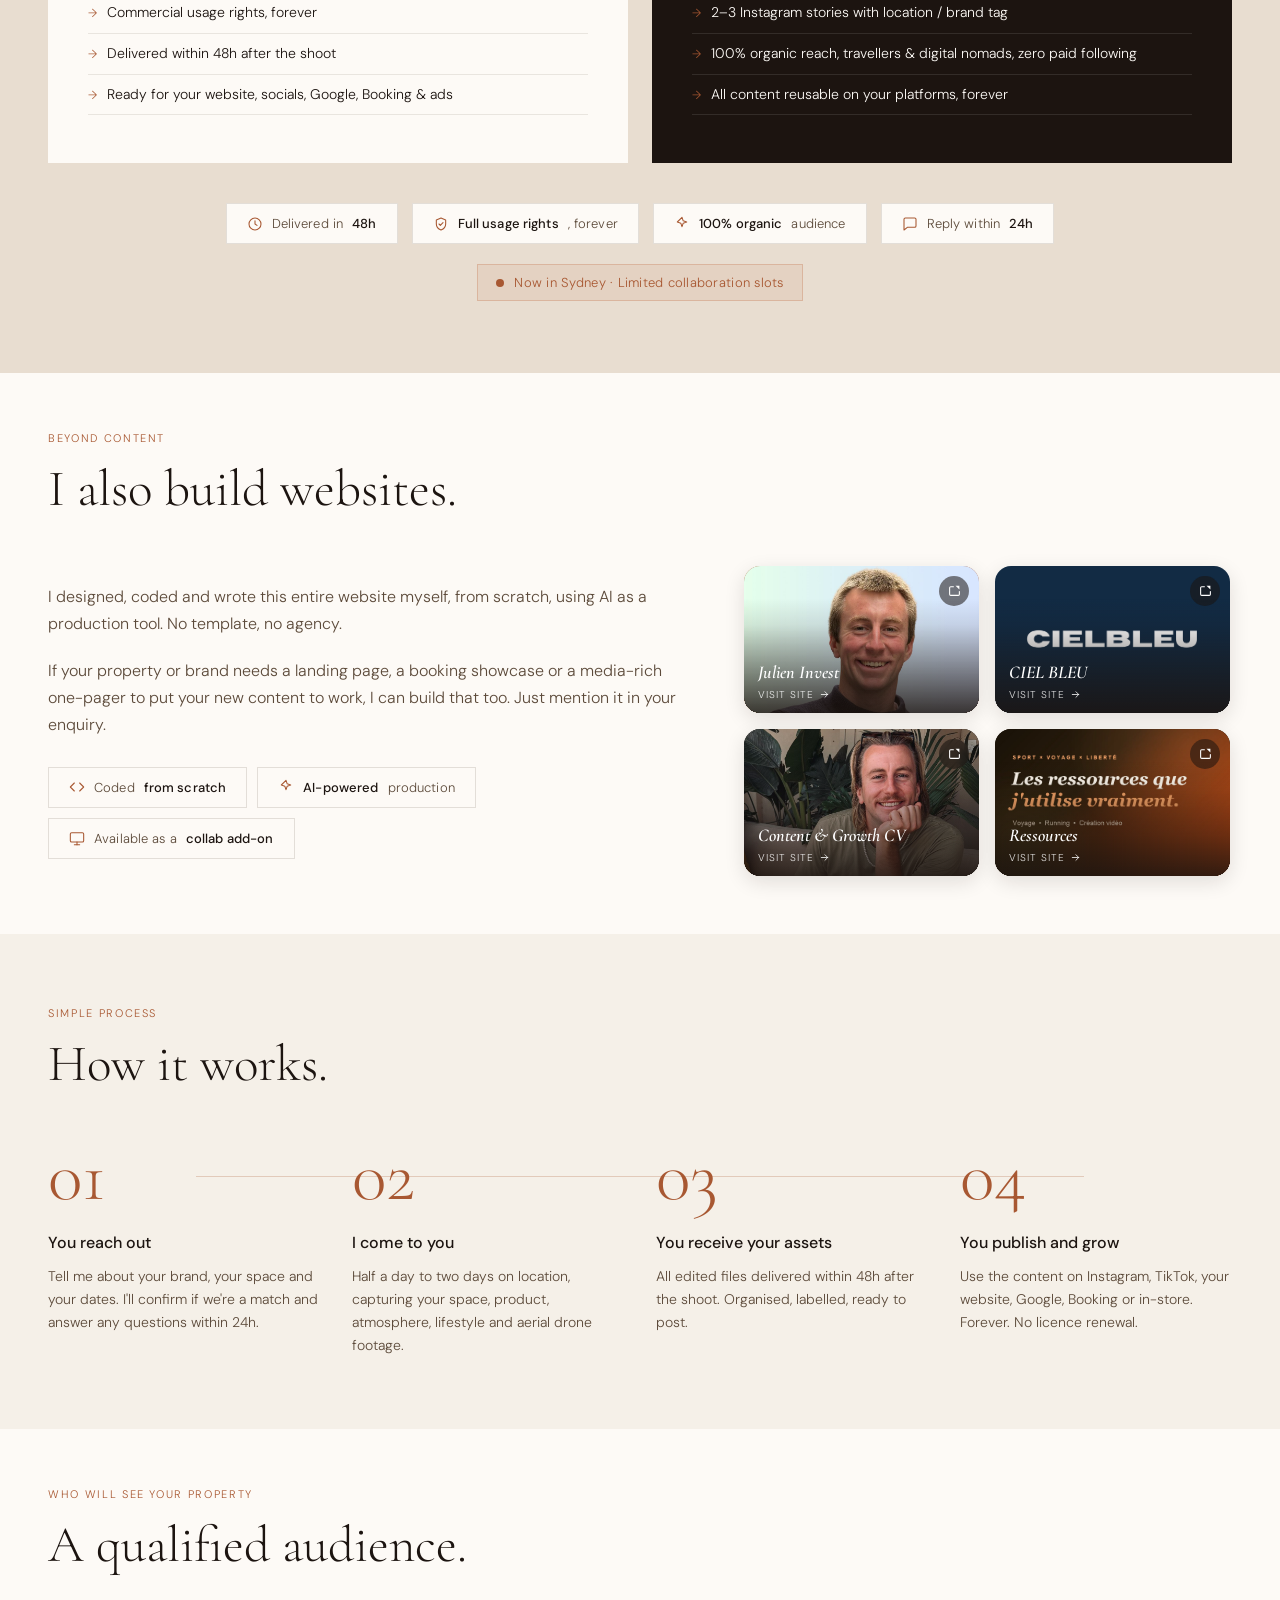
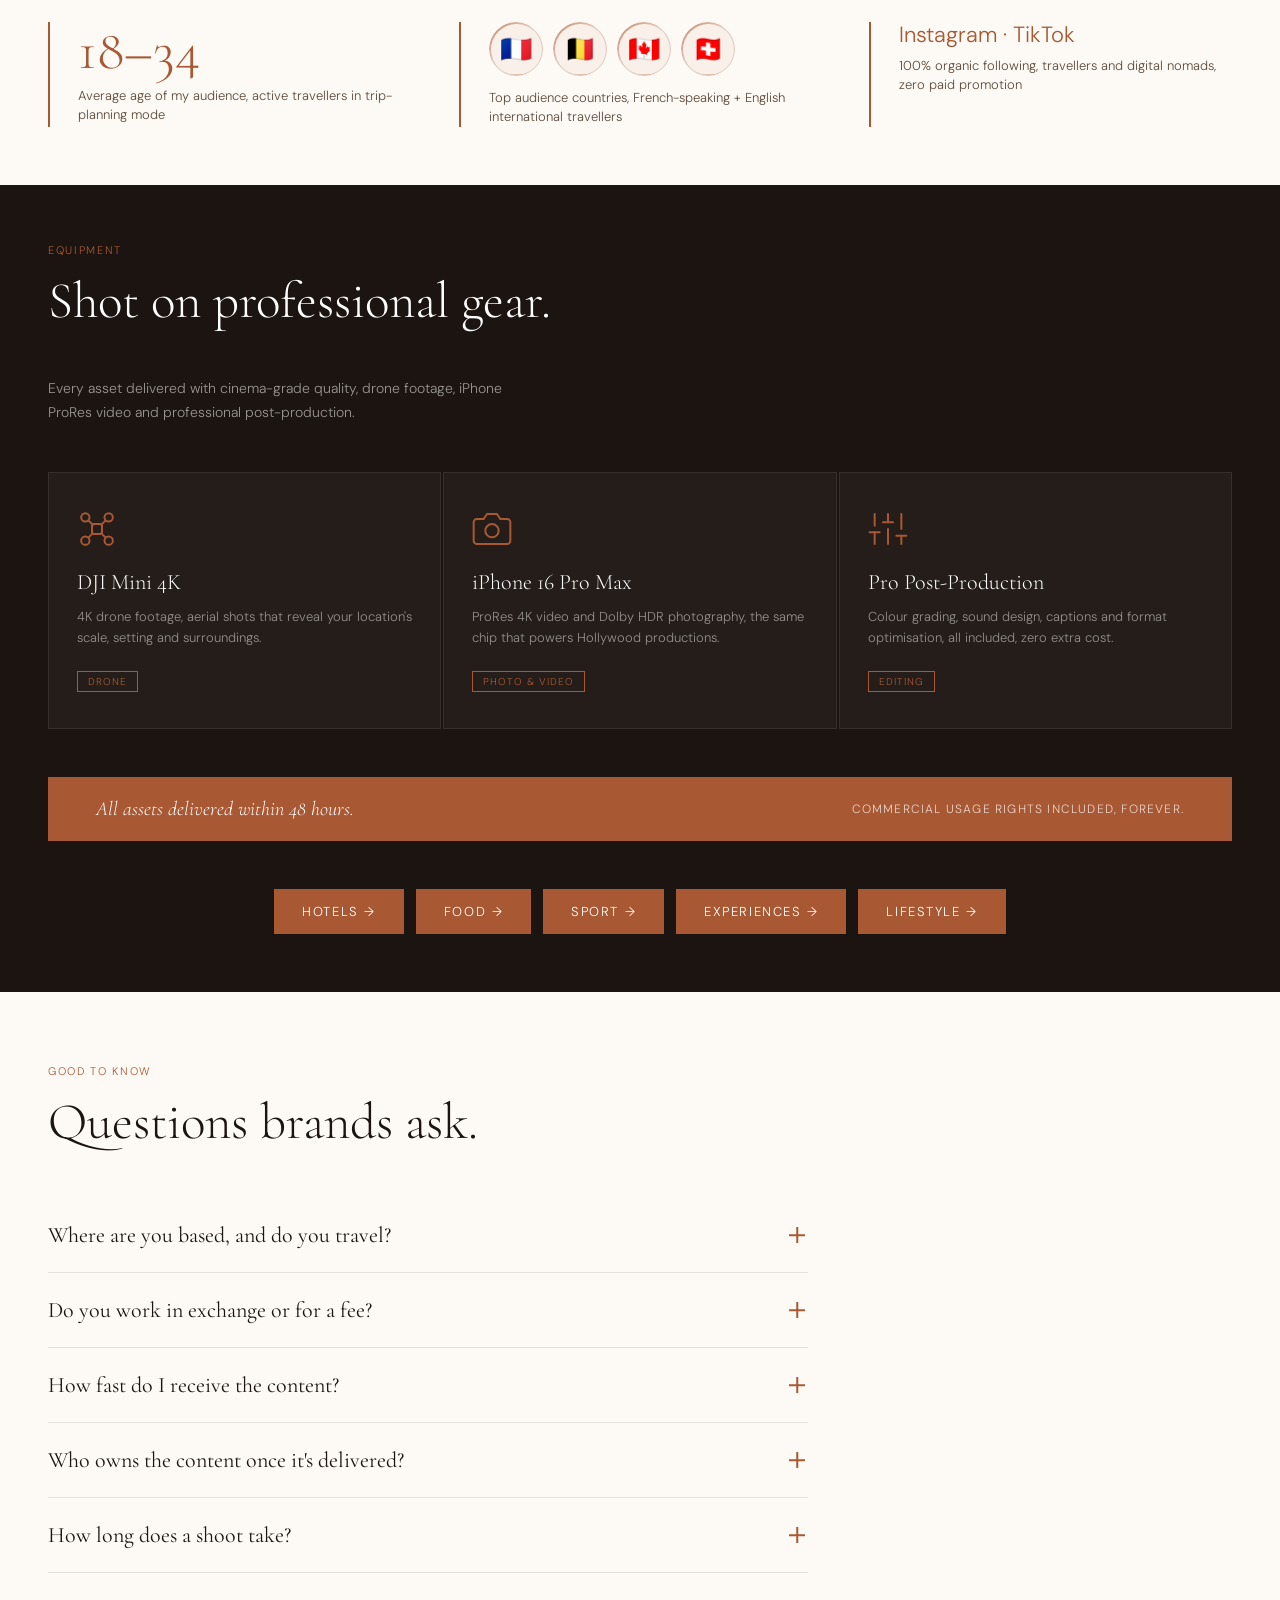
==== commit f0cbfeec: "11" ====
--- a/index.html
+++ b/index.html
@@ -936,6 +936,7 @@
     .stat { min-width: 0; }
     .stat-sub { display: none; }
     .section-title { font-size: 28px; }
+    #work .section-title { font-size: min(28px, 7vw); }
     .bali-banner { flex-direction: column; text-align: center; padding: 14px 20px; }
     .bali-banner-text { font-size: 13px; }
     .services-grid { margin-left: -16px; margin-right: -16px; padding-left: 16px; padding-right: 16px; scroll-padding: 0 16px; }
@@ -1189,10 +1190,11 @@
   .beyond-content-wrap {
     display: flex; gap: 56px; align-items: center; flex-wrap: wrap;
   }
-  .beyond-content-text { flex: 1 1 480px; max-width: 640px; }
+  .beyond-content-text { flex: 1 1 320px; max-width: 640px; }
+  /* grille 2x2 : quatre cartes, équilibrée avec le texte */
   .site-links-col {
-    display: flex; flex-direction: column; gap: 16px;
-    width: 260px; flex-shrink: 0;
+    display: grid; grid-template-columns: repeat(2, minmax(0, 1fr)); gap: 16px;
+    width: clamp(400px, 38vw, 540px); flex-shrink: 0;
   }
   .site-link-card {
     position: relative; display: block; overflow: hidden;
@@ -1238,12 +1240,10 @@
   @media (max-width: 900px) {
     .beyond-content-wrap { flex-direction: column; align-items: stretch; gap: 26px; }
     .beyond-content-text { flex: none; max-width: none; }
-    .site-links-col { flex-direction: row; flex-wrap: wrap; width: 100%; }
-    .site-link-card { flex: 1 1 0; aspect-ratio: 4 / 3; }
-    /* bannière pleine largeur : passe sur sa propre ligne sous les deux autres */
-    .site-link-card--wide { flex: 1 1 100%; aspect-ratio: 16 / 10; }
+    .site-links-col { width: 100%; }
   }
   @media (max-width: 480px) {
+    .site-links-col { grid-template-columns: 1fr; }
     .site-link-name { font-size: 15px; }
     .site-link-cta { font-size: 9px; }
   }
@@ -1415,8 +1415,8 @@
           <span class="hero-img-label">🇮🇩 Komodo · Drone</span>
         </div>
         <div class="flip-card-face flip-card-back">
-          <picture><source type="image/webp" media="(max-width: 768px)" srcset="images/webp/bateau-komodo-800.webp"><img src="images/bateau-komodo.jpg" alt="Komodo · Boat" width="1200" height="1600"></picture>
-          <span class="hero-img-label">🇮🇩 Komodo · Boat</span>
+          <picture><source type="image/webp" media="(max-width: 768px)" srcset="images/webp/sydney-marathon-bridge-800.webp"><img src="images/sydney-marathon-bridge.jpg" alt="Sydney Marathon finisher biting the medal, Harbour Bridge behind" width="1200" height="1600" style="object-position: 50% 15%"></picture>
+          <span class="hero-img-label">🇦🇺 Sydney · Marathon Finisher</span>
         </div>
       </div>
     </div>
@@ -1438,8 +1438,8 @@
 <!-- STATS -->
 <div class="stats-bar">
   <div class="stat">
-    <div class="stat-number">15K+</div>
-    <div class="stat-label">followers (Instagram &amp; TikTok)</div>
+    <div class="stat-number">18K+</div>
+    <div class="stat-label">followers (Instagram, TikTok &amp; Facebook)</div>
   </div>
   <div class="stat-divider"></div>
   <div class="stat">
@@ -1457,7 +1457,7 @@
 <!-- PORTFOLIO -->
 <section id="work" class="portfolio-section">
   <div class="section-label">Selected work</div>
-  <h2 class="section-title">Collaborations<br>across Asia.</h2>
+  <h2 class="section-title">Collaborations across the world.</h2>
   <div class="portfolio-gallery">
 
     <!-- Column 1 -->
@@ -2055,6 +2055,14 @@
           <span class="site-link-cta">Visit site <svg viewBox="0 0 24 24" fill="none" stroke="currentColor" stroke-width="2" stroke-linecap="round" stroke-linejoin="round"><path d="M5 12h14"/><path d="M13 6l6 6-6 6"/></svg></span>
         </span>
       </a>
+      <a class="site-link-card" href="https://julien-denis.github.io/cv/" target="_blank" rel="noopener" aria-label="Visit Julien's content creator and growth marketer CV website" style="background:#1C1410;">
+        <img src="images/cv-web.jpg" alt="Julien's content creator and growth marketer CV website" loading="lazy" width="900" height="675" style="object-position: 50% 30%;" onerror="this.style.display='none'">
+        <span class="site-link-badge"><svg viewBox="0 0 24 24"><path d="M14 3h7v7"/><path d="M10 14L21 3"/><path d="M21 14v5a2 2 0 0 1-2 2H5a2 2 0 0 1-2-2V7a2 2 0 0 1 2-2h5" fill="none" stroke="white" stroke-width="2" stroke-linecap="round" stroke-linejoin="round"/></svg></span>
+        <span class="site-link-overlay">
+          <span class="site-link-name">Content &amp; Growth&nbsp;CV</span>
+          <span class="site-link-cta">Visit site <svg viewBox="0 0 24 24" fill="none" stroke="currentColor" stroke-width="2" stroke-linecap="round" stroke-linejoin="round"><path d="M5 12h14"/><path d="M13 6l6 6-6 6"/></svg></span>
+        </span>
+      </a>
       <a class="site-link-card site-link-card--wide" href="https://juenvie.com/ressources/" target="_blank" rel="noopener" aria-label="Visit the ju.en.vie resources website" style="background:#1A1208;">
         <img src="images/ressources-web.jpg" alt="ju.en.vie resources website" loading="lazy" width="1200" height="750" onerror="this.style.display='none'">
         <span class="site-link-badge"><svg viewBox="0 0 24 24"><path d="M14 3h7v7"/><path d="M10 14L21 3"/><path d="M21 14v5a2 2 0 0 1-2 2H5a2 2 0 0 1-2-2V7a2 2 0 0 1 2-2h5" fill="none" stroke="white" stroke-width="2" stroke-linecap="round" stroke-linejoin="round"/></svg></span>
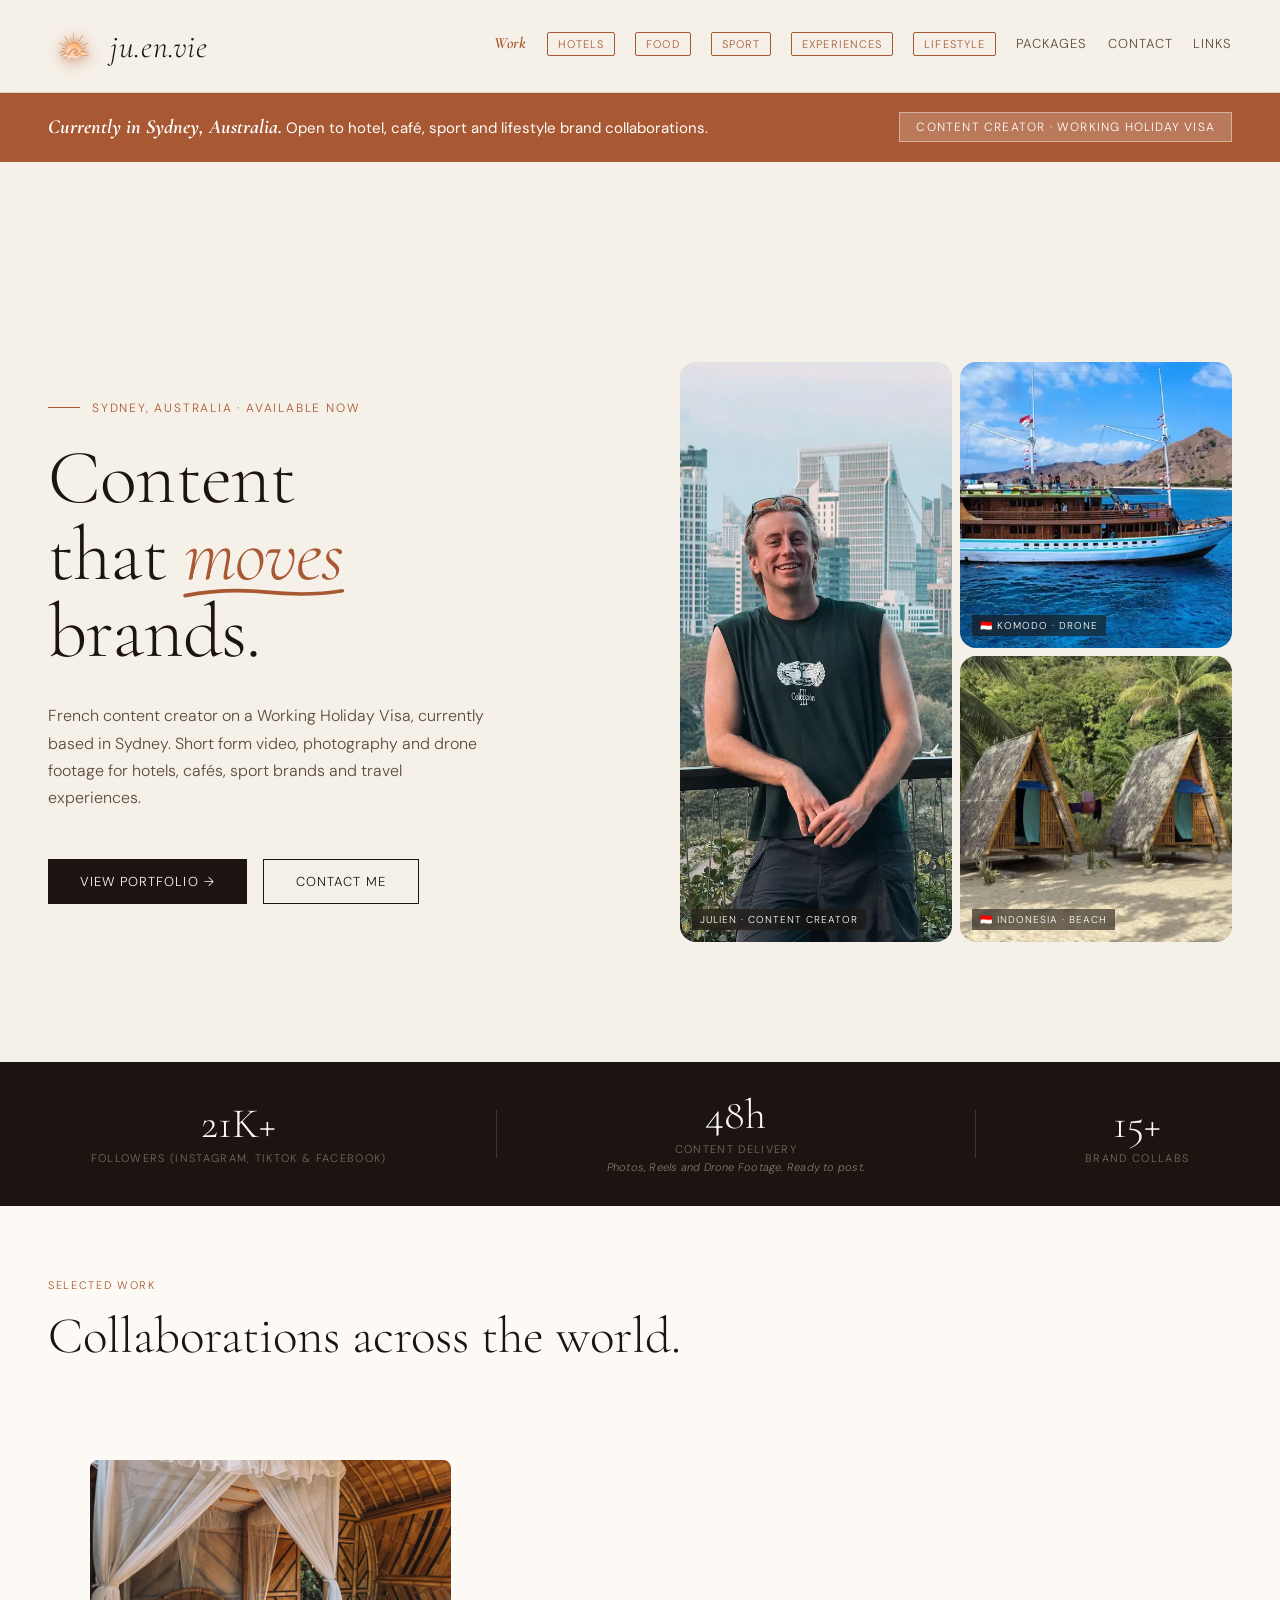
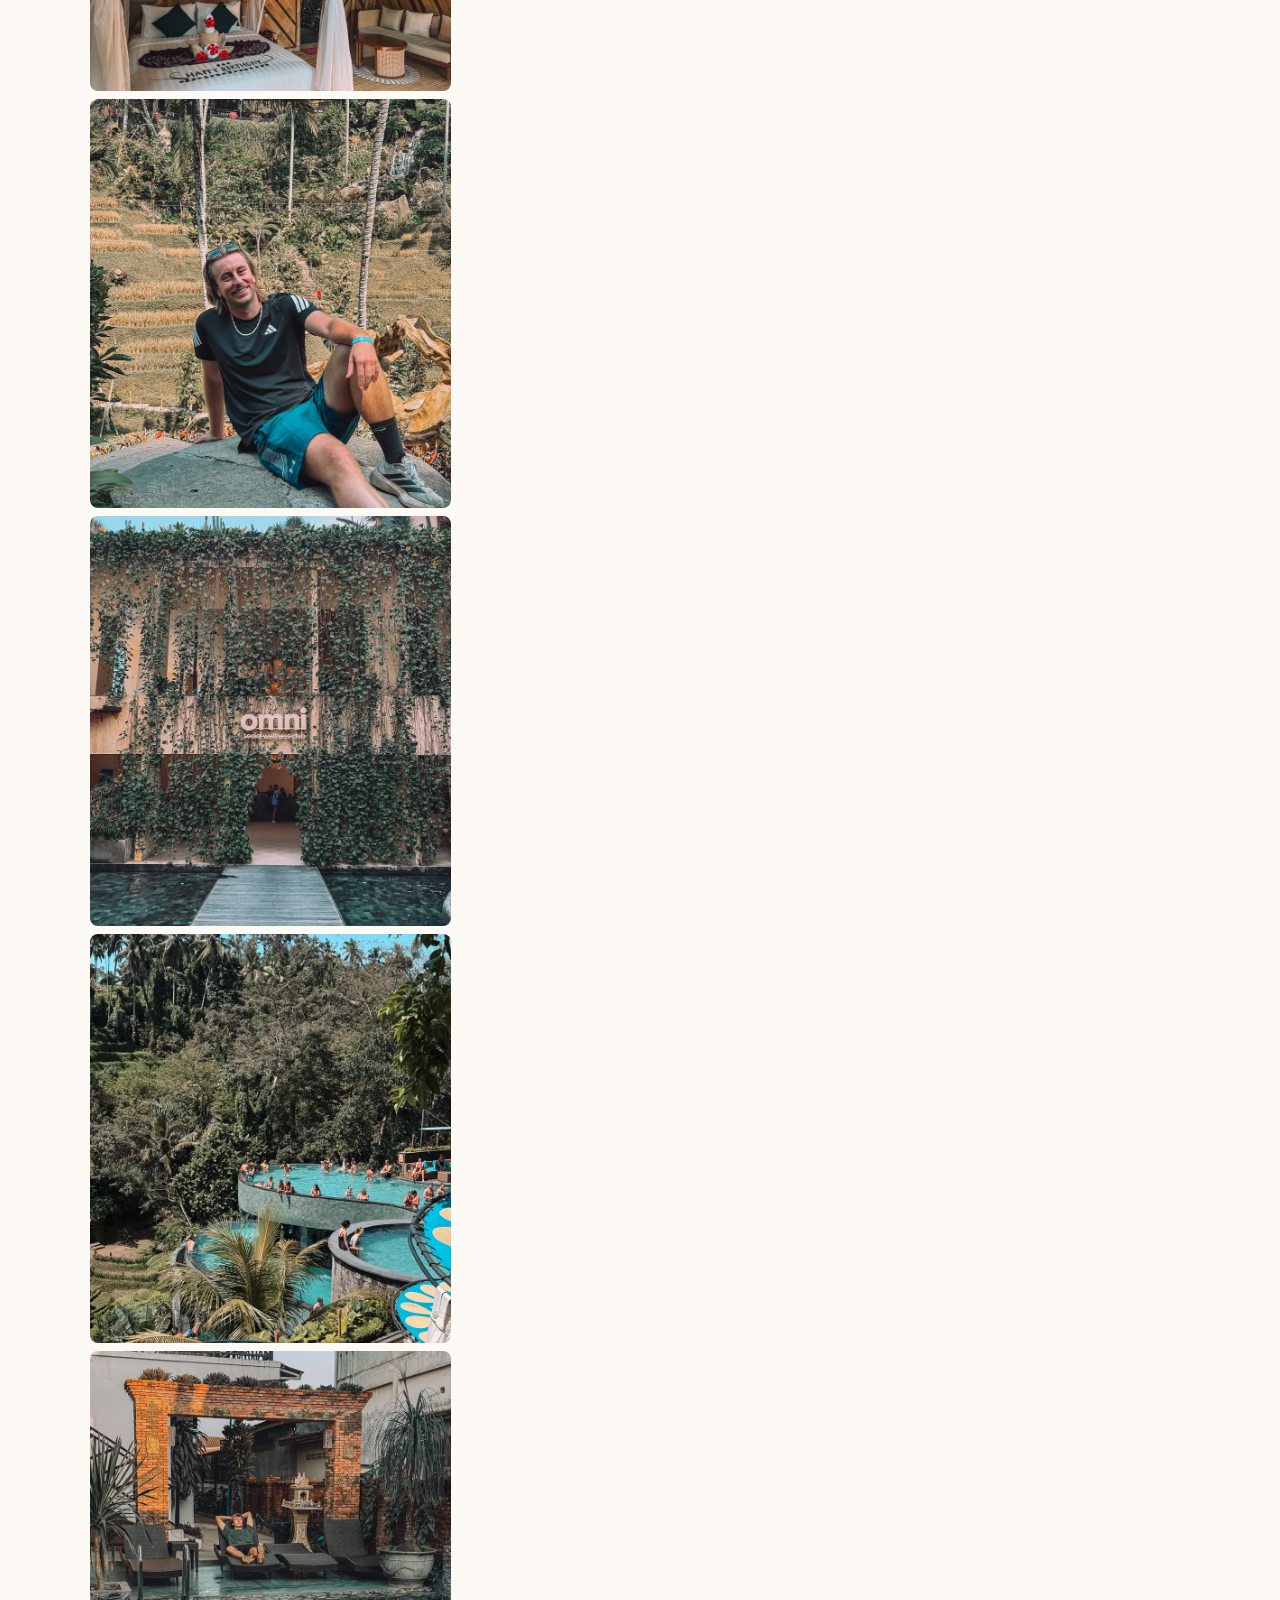
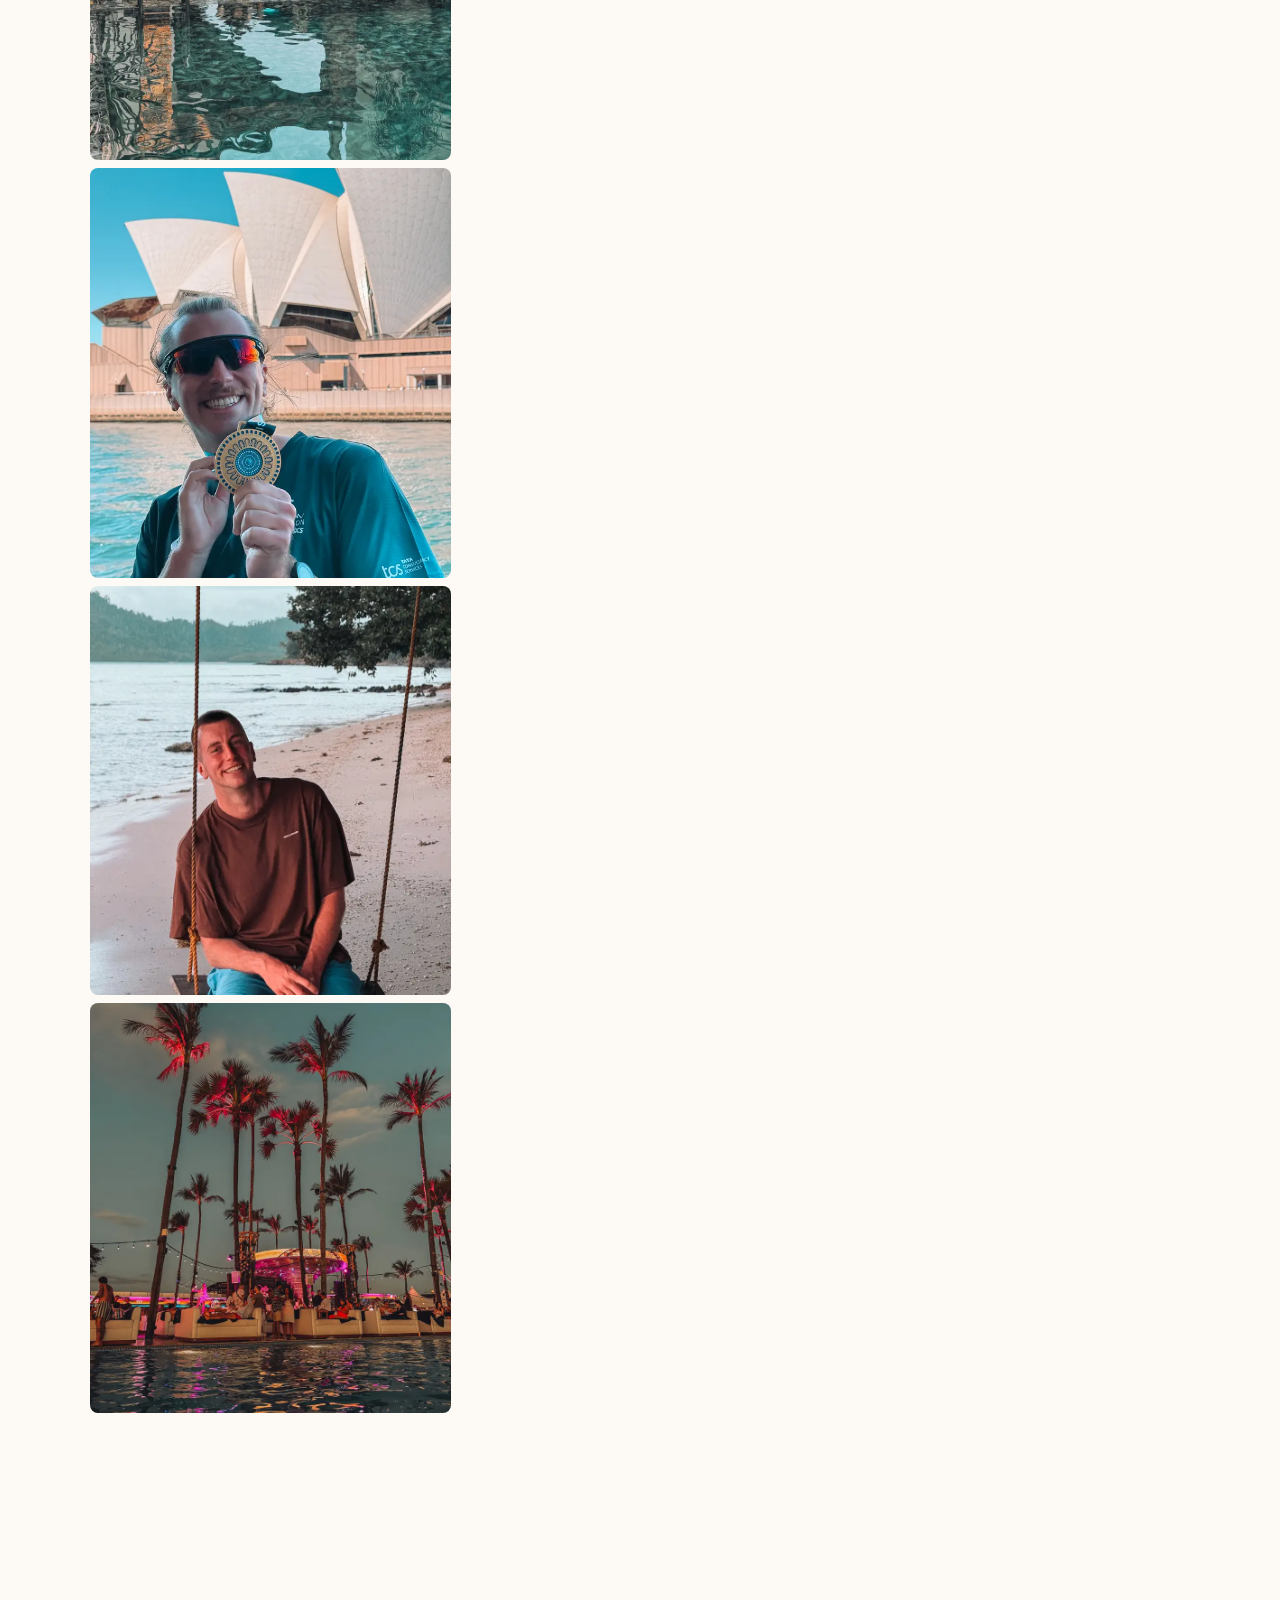
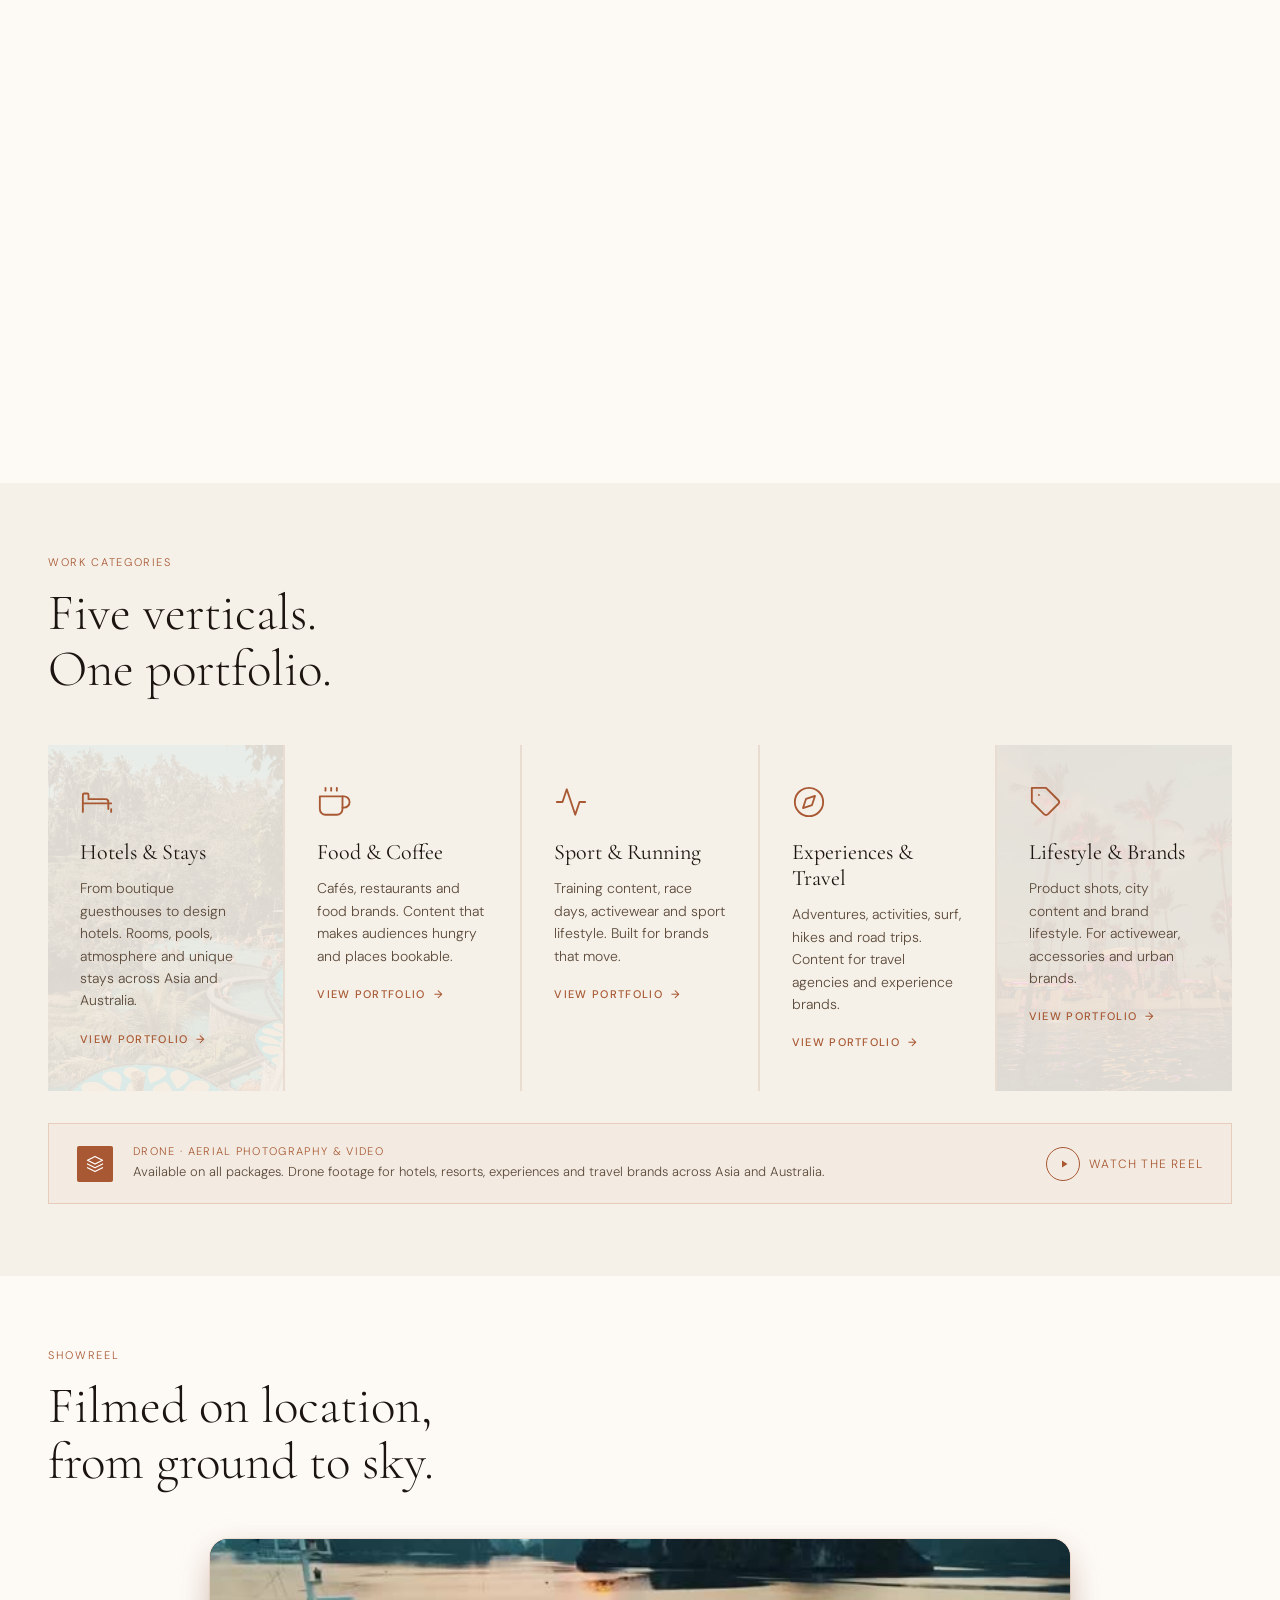
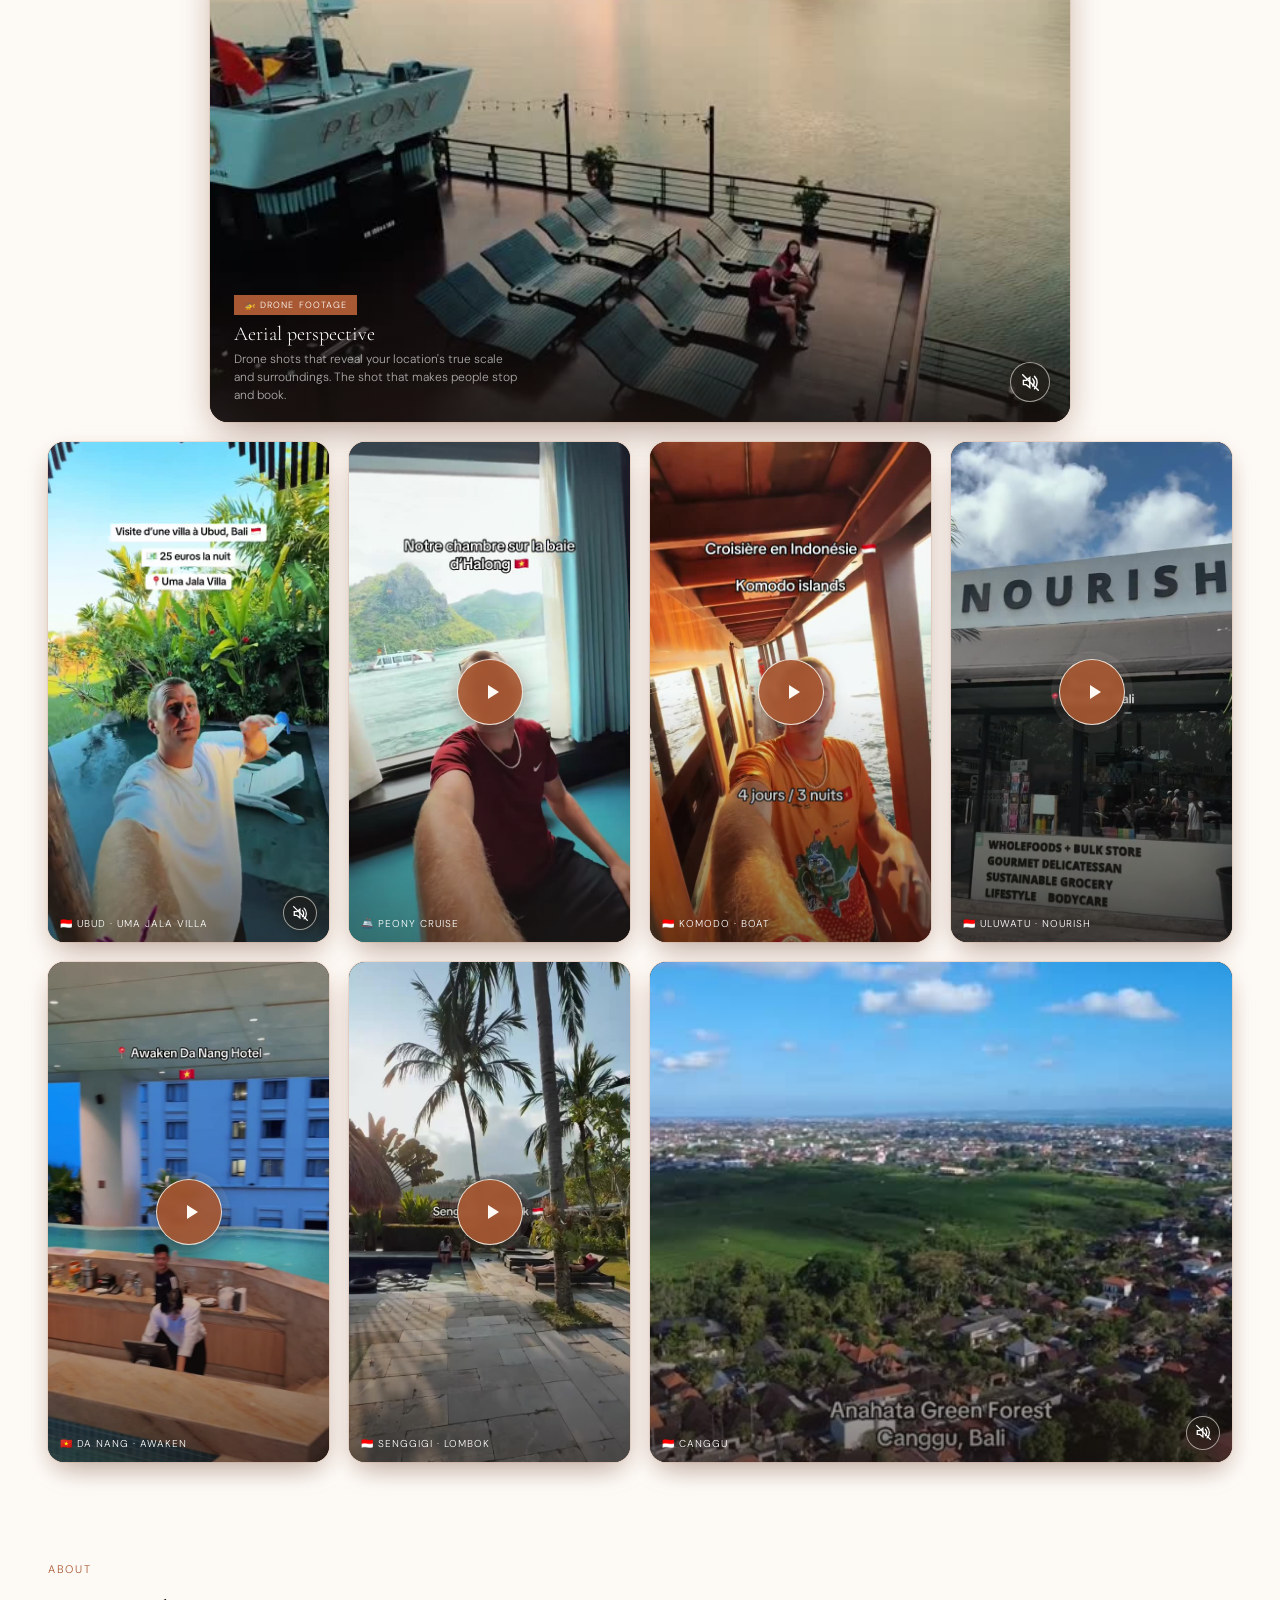
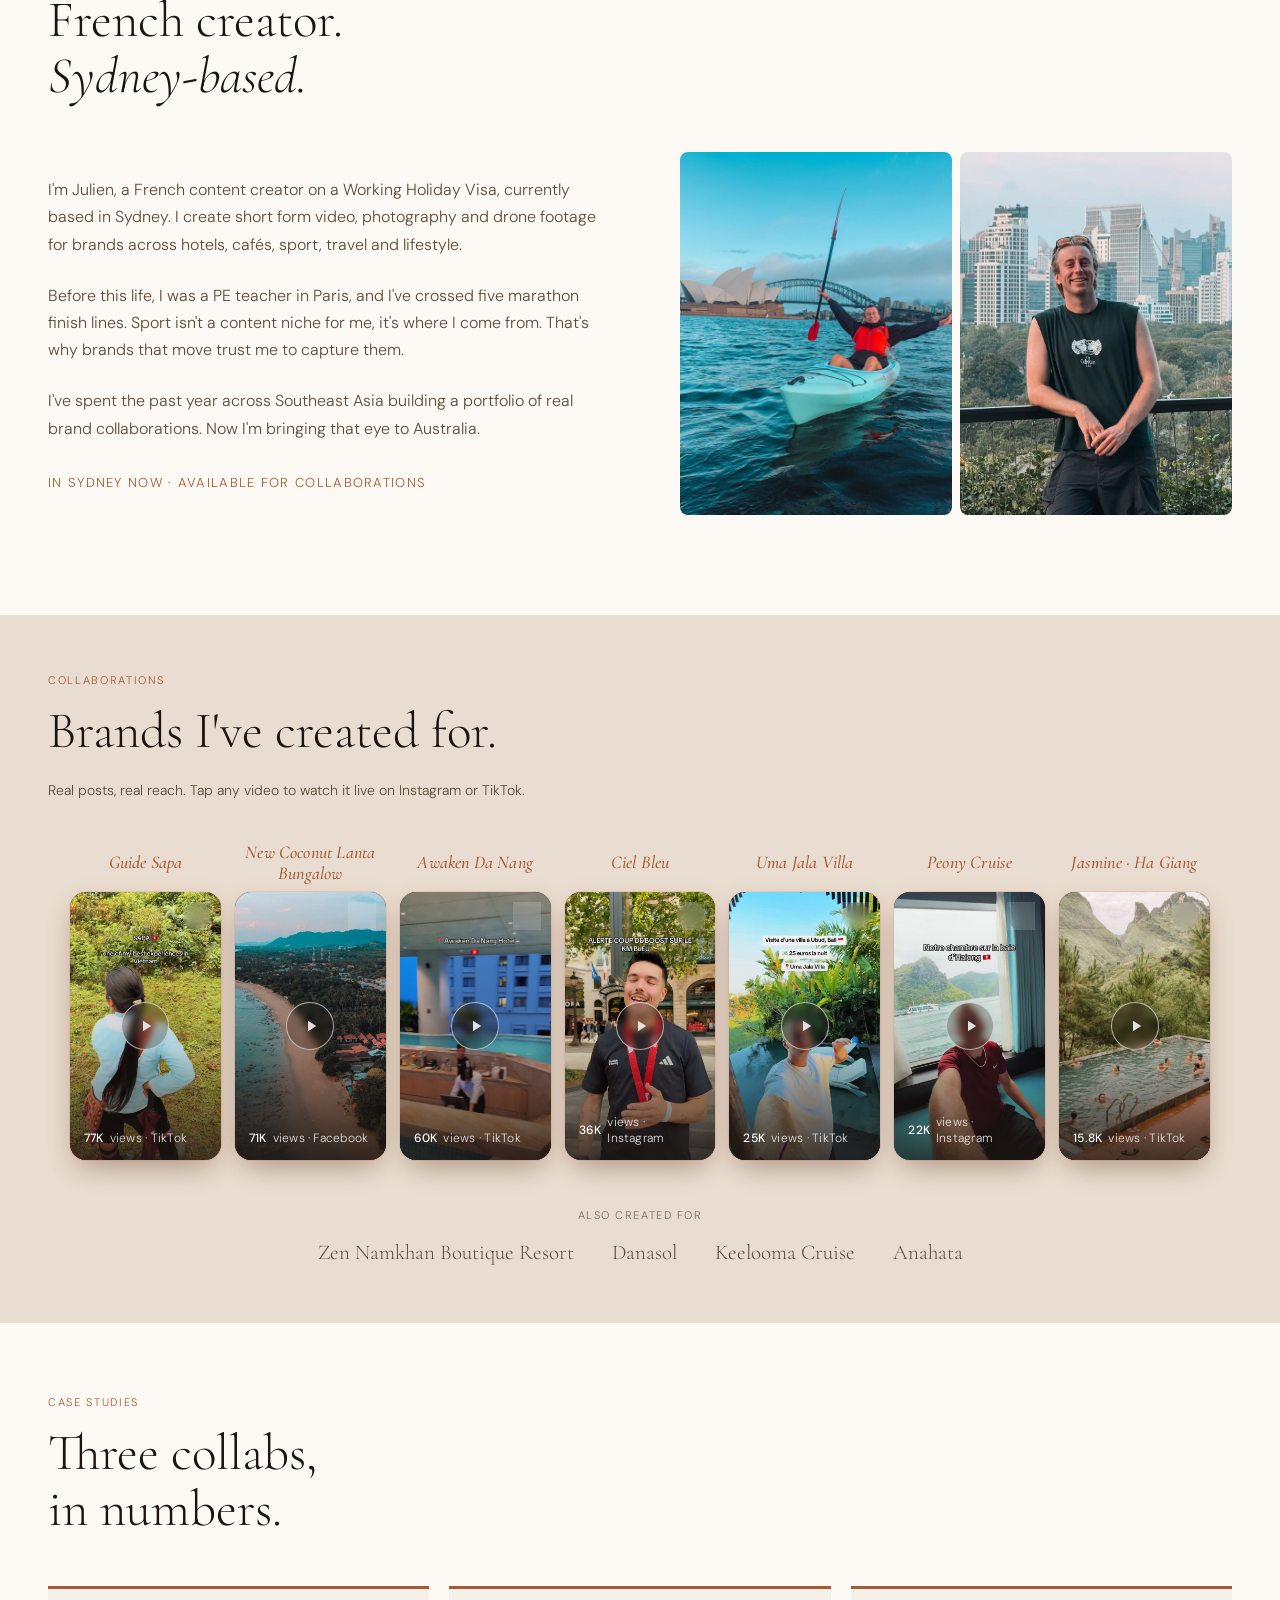
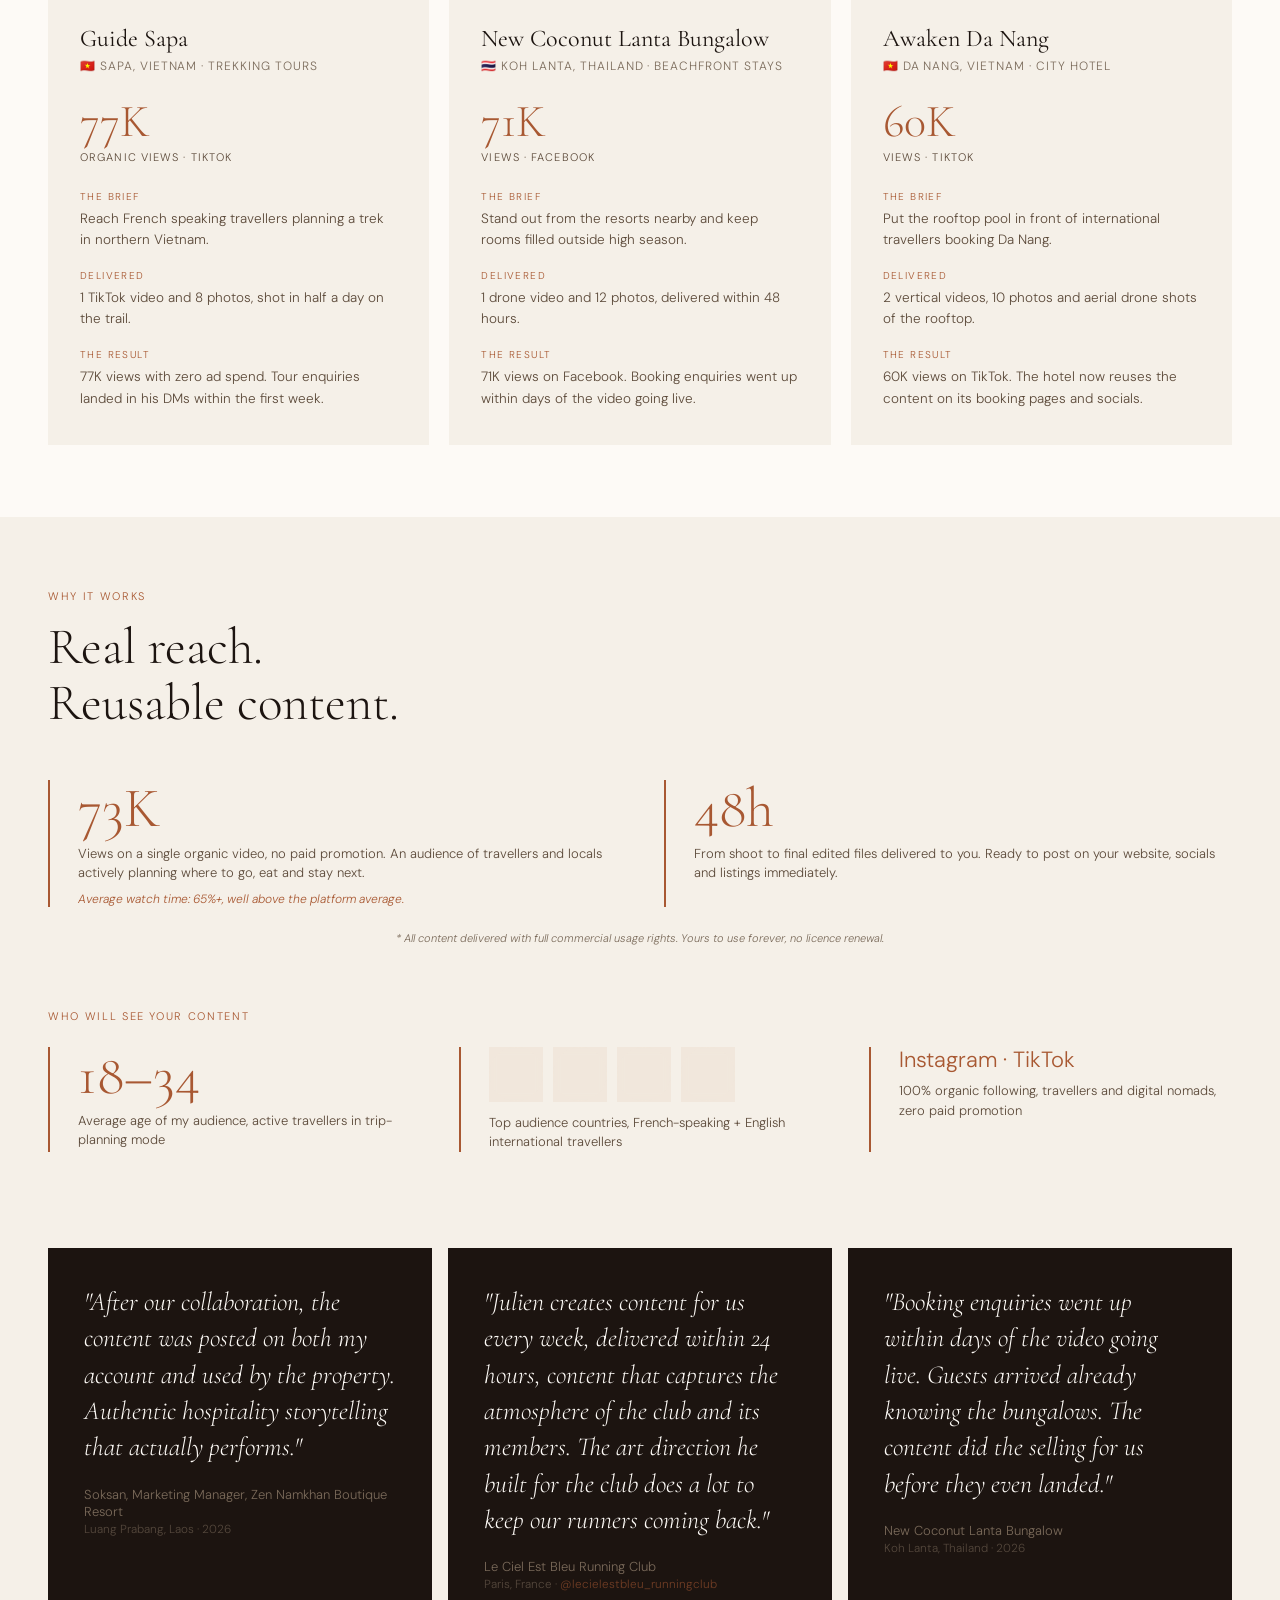
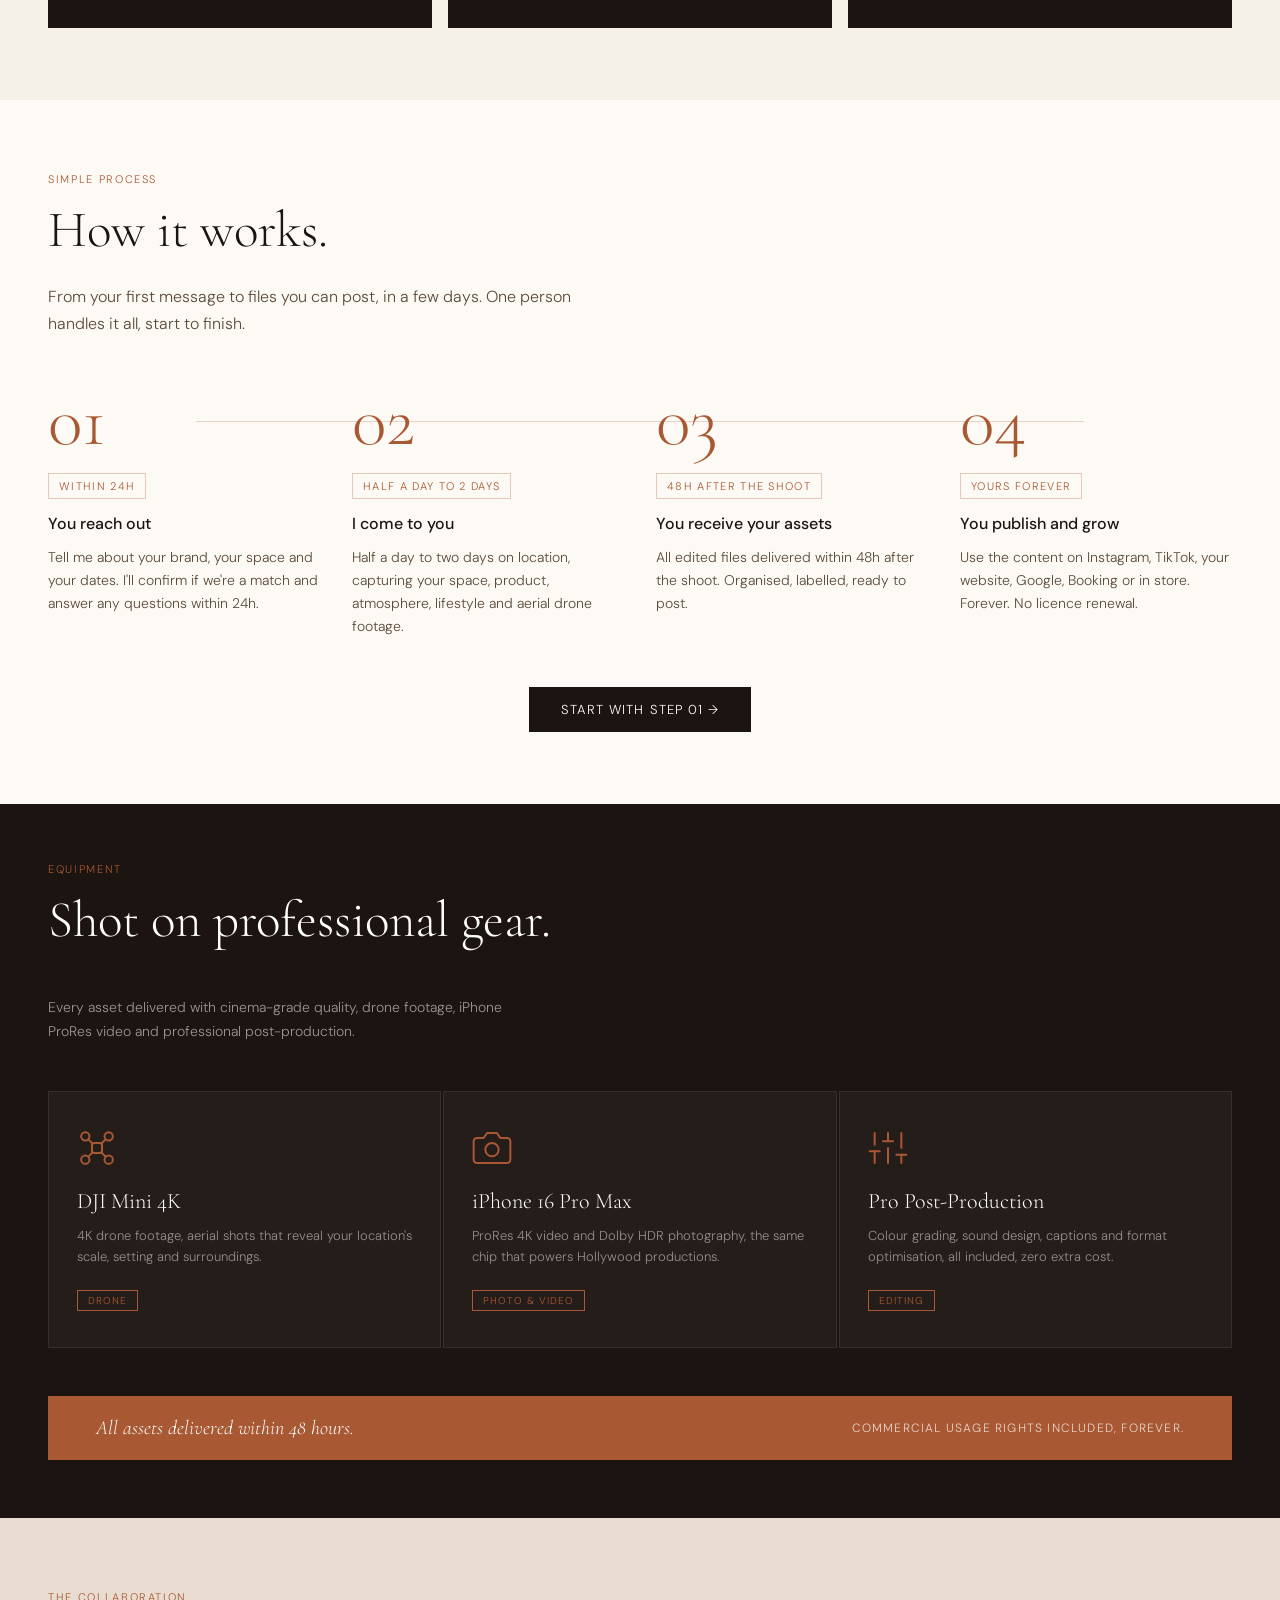
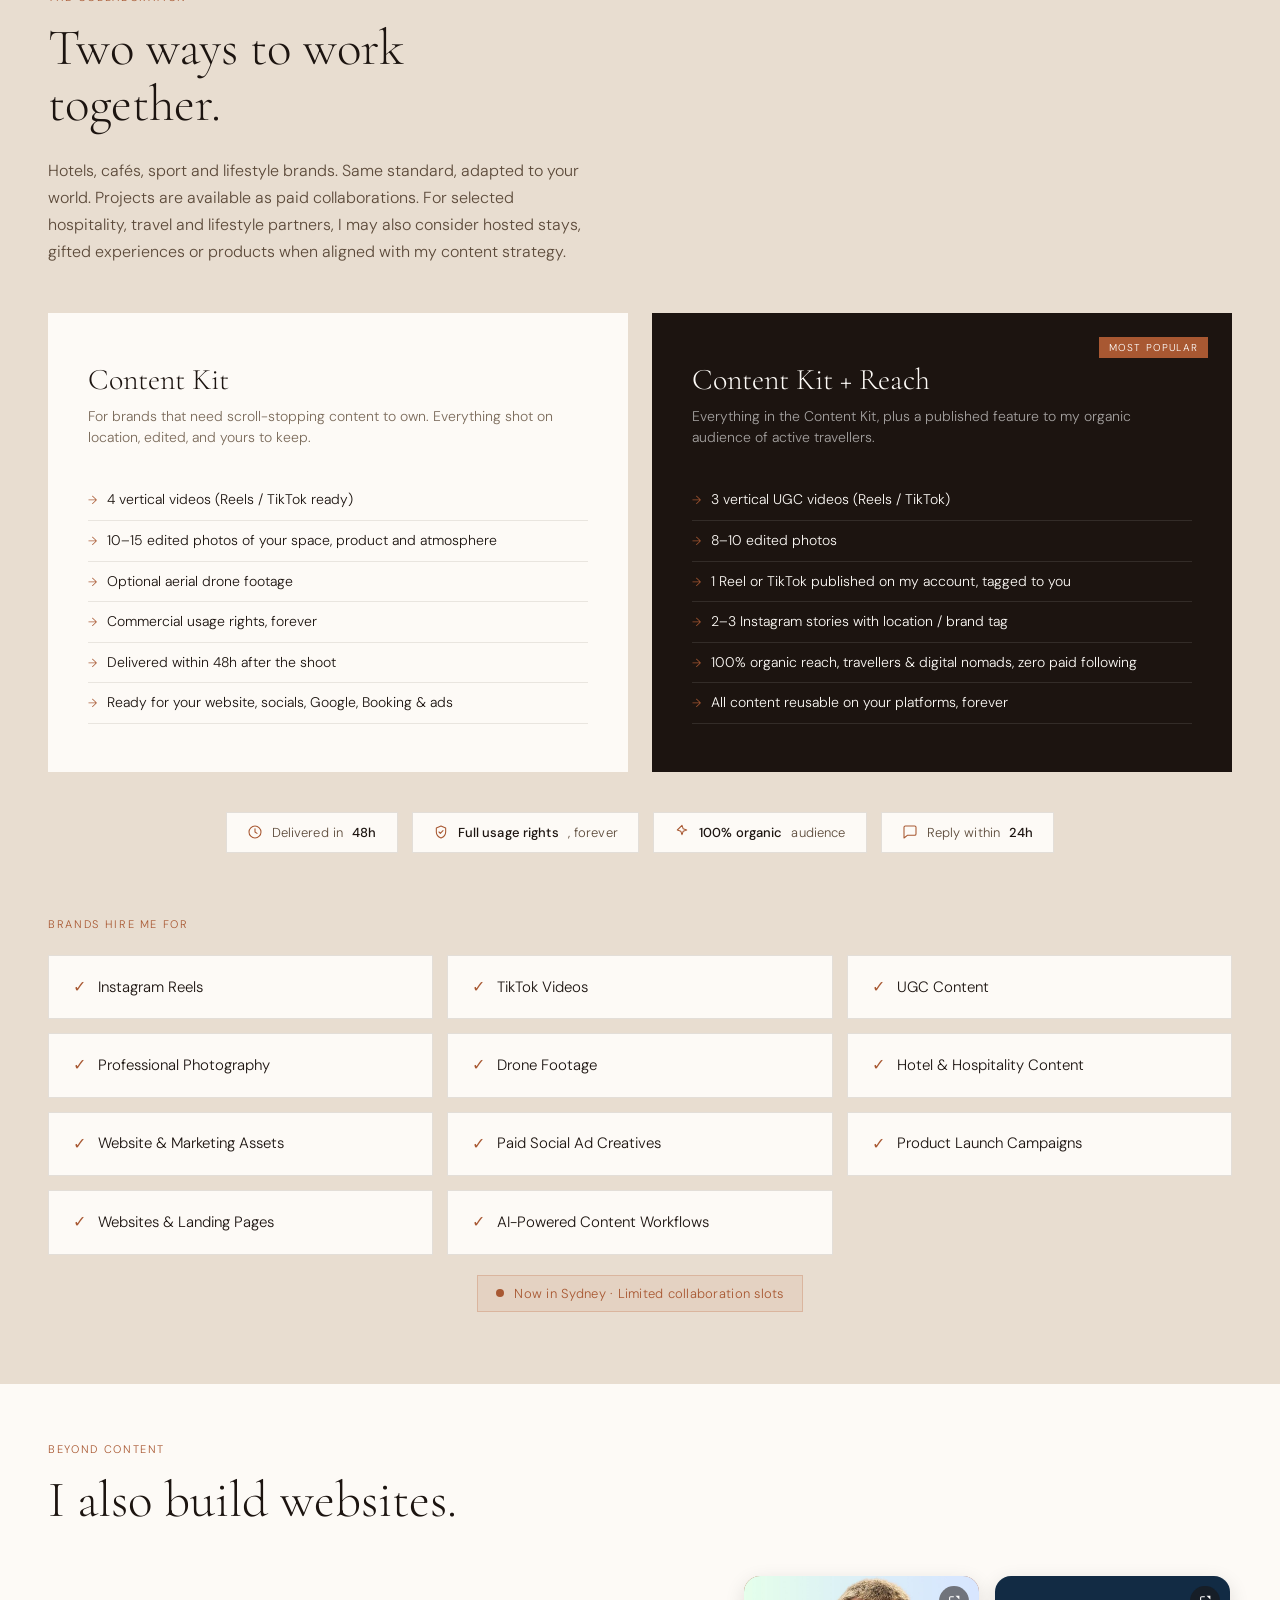
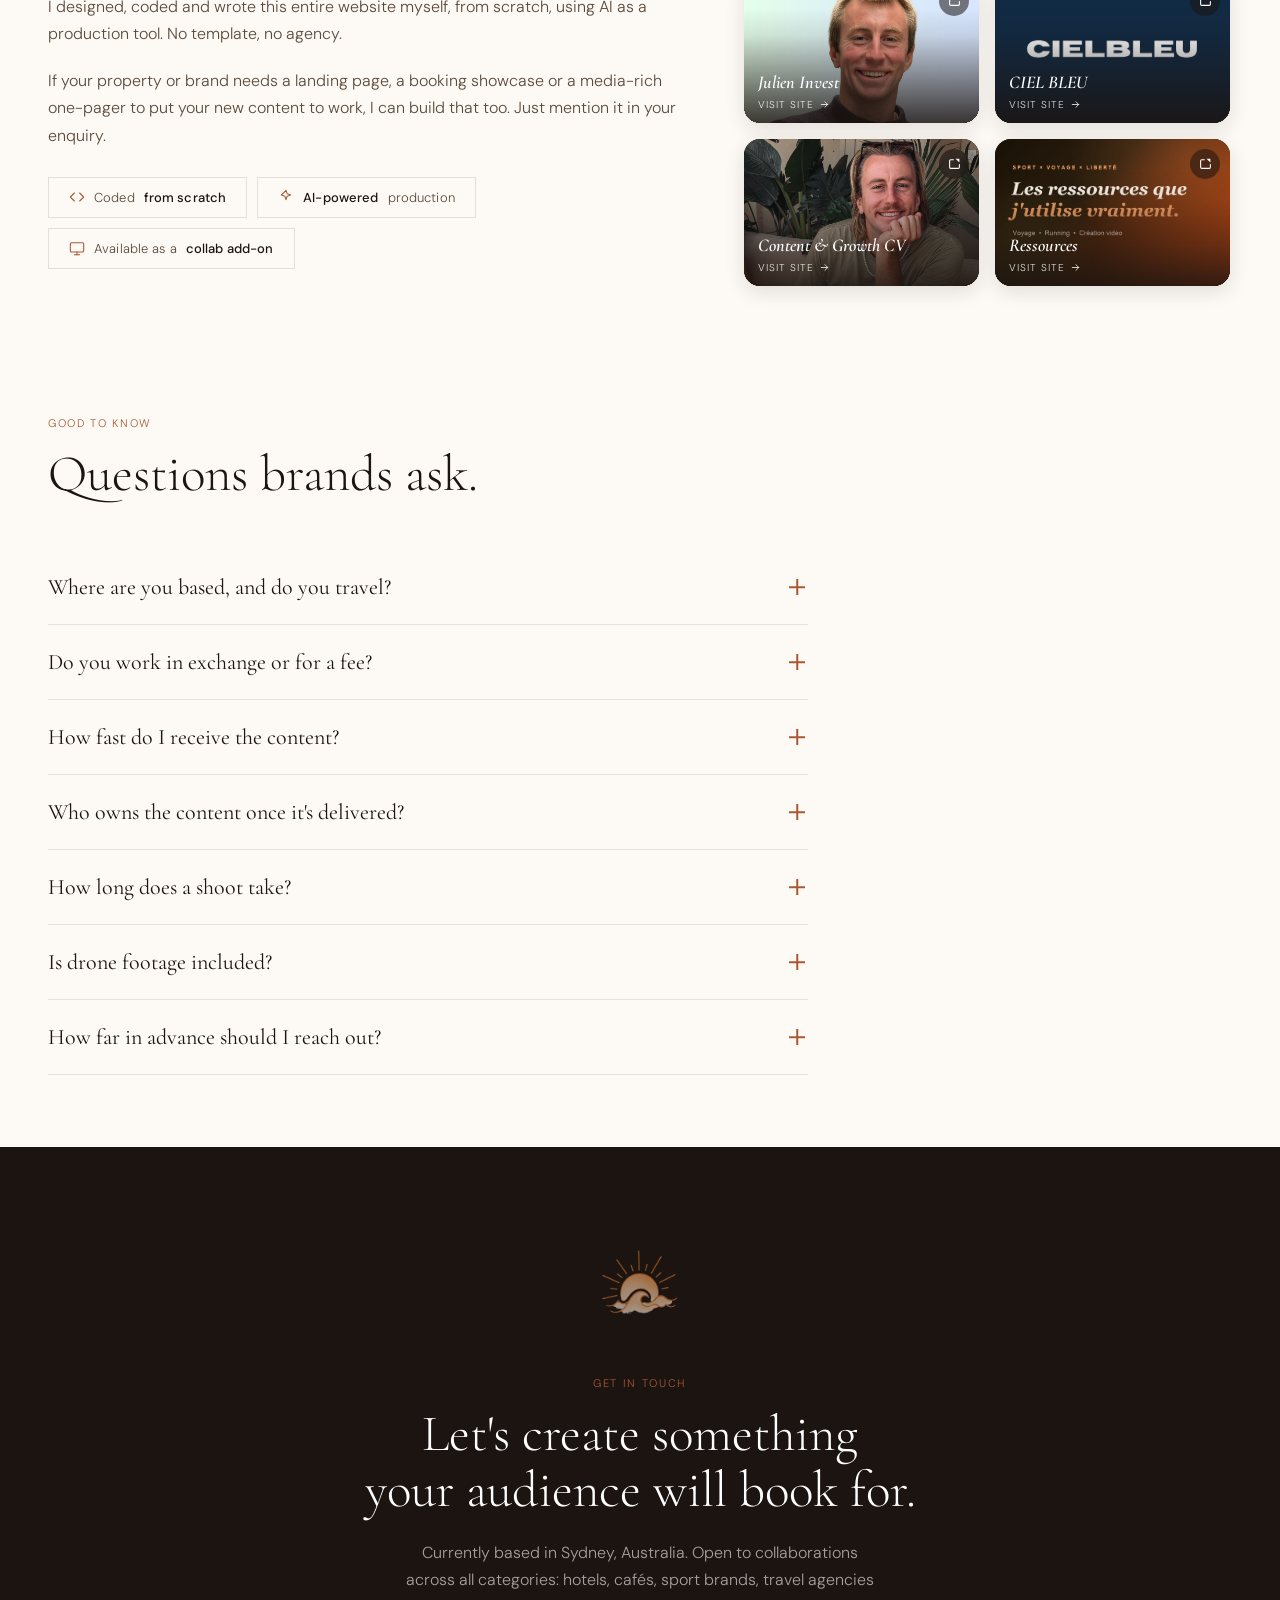
==== commit 60e4c141: "2" ====
--- a/index.html
+++ b/index.html
@@ -1037,6 +1037,21 @@
   }
   .process-grid.line-visible::after { transform: scaleX(1); }
 
+
+  /* PROCESS — timing per step */
+  .process-section { background: var(--white); }
+  .process-intro { font-size: 16px; line-height: 1.7; color: var(--mid); max-width: 540px; margin-top: -24px; }
+  .process-num { font-family: 'Cormorant Garamond', serif; font-size: 72px; font-weight: 300; color: var(--terracotta); line-height: 1; margin-bottom: 16px; }
+  .process-time { display: inline-block; font-size: 11px; letter-spacing: 0.12em; text-transform: uppercase; color: var(--terracotta); border: 1px solid rgba(168,88,50,0.3); padding: 5px 10px; margin-bottom: 14px; }
+  .process-title { font-family: 'DM Sans', sans-serif; font-size: 16px; font-weight: 500; margin-bottom: 12px; }
+  .process-desc { font-size: 14px; color: var(--mid); line-height: 1.65; }
+  .process-cta { text-align: center; margin-top: 48px; }
+  @media (max-width: 768px) { .process-intro { margin-top: 0; } }
+
+  /* Merged blocks inside a section */
+  .section-label.sub-label { margin-top: 64px; }
+  .audience-grid--inline, .hire-grid--inline { margin-top: 24px; }
+
   /* CONTACT — decorative parallax warm-glow layer */
   .contact-bg-layer {
     position: absolute;
@@ -1438,7 +1453,7 @@
 <!-- STATS -->
 <div class="stats-bar">
   <div class="stat">
-    <div class="stat-number">18K+</div>
+    <div class="stat-number">21K+</div>
     <div class="stat-label">followers (Instagram, TikTok &amp; Facebook)</div>
   </div>
   <div class="stat-divider"></div>
@@ -1564,146 +1579,6 @@
       </div>
     </div>
 
-  </div>
-</section>
-
-<!-- PORTFOLIO CTA -->
-<div class="portfolio-cta-center">
-  <p style="font-size:11px;letter-spacing:0.14em;text-transform:uppercase;color:var(--light);margin-bottom:24px;">Explore by category</p>
-  <div style="display:flex;gap:12px;flex-wrap:wrap;justify-content:center;">
-    <a href="portfolio-hotels.html" class="btn-portfolio">Hotels &amp; Stays <span class="arr">→</span></a>
-    <a href="portfolio-food.html" class="btn-portfolio">Food &amp; Coffee <span class="arr">→</span></a>
-    <a href="portfolio-sport.html" class="btn-portfolio">Sport <span class="arr">→</span></a>
-    <a href="portfolio-experiences.html" class="btn-portfolio">Experiences <span class="arr">→</span></a>
-    <a href="portfolio-lifestyle.html" class="btn-portfolio">Lifestyle <span class="arr">→</span></a>
-  </div>
-</div>
-
-<!-- VIDEOS -->
-<section id="videos" class="videos-section" style="padding-bottom: 0;">
-  <div class="section-label">Showreel</div>
-  <h2 class="section-title">Filmed on location,<br>from ground to sky.</h2>
-
-  <!-- DRONE FEATURED -->
-  <div class="video-featured fade-up">
-    <video src="videos/drone/drone-featured.mp4" muted loop playsinline preload="none" poster="videos/drone/drone-featured-poster.jpg"></video>
-    <div class="video-featured-overlay">
-      <div class="video-featured-badge">🚁 Drone footage</div>
-      <div class="video-featured-title">Aerial perspective</div>
-      <div class="video-featured-desc">Drone shots that reveal your location's true scale and surroundings. The shot that makes people stop and book.</div>
-    </div>
-    <button type="button" aria-label="Toggle sound" class="sound-btn sound-btn--featured" title="Toggle sound" style="position:absolute;bottom:20px;right:20px;z-index:10;"><svg width="20" height="20" viewBox="0 0 24 24" fill="white"><path d="M11 5L6 9H2v6h4l5 4V5zm4.07 1.93a8 8 0 010 10.14M17.66 3.34a12 12 0 010 17.32" stroke="white" stroke-width="2" stroke-linecap="round" fill="none"/><line class="muted-line" x1="1" y1="1" x2="23" y2="23" stroke="white" stroke-width="2" stroke-linecap="round"/></svg></button>
-  </div>
-
-  <!-- VIDEO GRID -->
-  <div class="videos-grid">
-
-    <div class="video-card fade-up">
-      <video src="videos/hotels/uma-jala-villa-ubud.mp4" muted playsinline loop preload="none" poster="videos/hotels/uma-jala-villa-ubud-poster.jpg"></video>
-      <div class="video-card-overlay">
-        <div class="video-card-bottom">
-          <div class="video-card-label">🇮🇩 Ubud · Uma Jala Villa</div>
-          <button class="sound-btn" type="button" aria-label="Toggle sound" title="Toggle sound"><svg width="20" height="20" viewBox="0 0 24 24" fill="white"><path d="M11 5L6 9H2v6h4l5 4V5zm4.07 1.93a8 8 0 010 10.14M17.66 3.34a12 12 0 010 17.32" stroke="white" stroke-width="2" stroke-linecap="round" fill="none"/><line class="muted-line" x1="1" y1="1" x2="23" y2="23" stroke="white" stroke-width="2" stroke-linecap="round"/></svg></button>
-        </div>
-      </div>
-    </div>
-
-
-    <div class="video-card fade-up" style="transition-delay:.1s">
-      <video src="videos/hotels/peony-cruise.mp4" muted playsinline loop preload="none" poster="videos/hotels/peony-cruise-poster.jpg"></video>
-      <div class="video-card-overlay">
-        <div class="video-card-bottom">
-          <div class="video-card-label">🚢 Peony Cruise</div>
-          <button class="sound-btn" type="button" aria-label="Toggle sound" title="Toggle sound"><svg width="20" height="20" viewBox="0 0 24 24" fill="white"><path d="M11 5L6 9H2v6h4l5 4V5zm4.07 1.93a8 8 0 010 10.14M17.66 3.34a12 12 0 010 17.32" stroke="white" stroke-width="2" stroke-linecap="round" fill="none"/><line class="muted-line" x1="1" y1="1" x2="23" y2="23" stroke="white" stroke-width="2" stroke-linecap="round"/></svg></button>
-        </div>
-      </div>
-    </div>
-
-    <div class="video-card fade-up" style="transition-delay:.15s">
-      <video src="videos/hotels/chambre-bateau-komodo.mp4" muted playsinline loop preload="none" poster="videos/hotels/chambre-bateau-komodo-poster.jpg"></video>
-      <div class="video-card-overlay">
-        <div class="video-card-bottom">
-          <div class="video-card-label">🇮🇩 Komodo · Boat</div>
-          <button class="sound-btn" type="button" aria-label="Toggle sound" title="Toggle sound"><svg width="20" height="20" viewBox="0 0 24 24" fill="white"><path d="M11 5L6 9H2v6h4l5 4V5zm4.07 1.93a8 8 0 010 10.14M17.66 3.34a12 12 0 010 17.32" stroke="white" stroke-width="2" stroke-linecap="round" fill="none"/><line class="muted-line" x1="1" y1="1" x2="23" y2="23" stroke="white" stroke-width="2" stroke-linecap="round"/></svg></button>
-        </div>
-      </div>
-    </div>
-
-
-    <div class="video-card fade-up" style="transition-delay:.2s">
-      <video src="videos/food/nourish-brunch.mp4" muted playsinline loop preload="none" poster="videos/food/nourish-brunch-poster.jpg"></video>
-      <div class="video-card-overlay">
-        <div class="video-card-bottom">
-          <div class="video-card-label">🇮🇩 Uluwatu · Nourish</div>
-          <button class="sound-btn" type="button" aria-label="Toggle sound" title="Toggle sound"><svg width="20" height="20" viewBox="0 0 24 24" fill="white"><path d="M11 5L6 9H2v6h4l5 4V5zm4.07 1.93a8 8 0 010 10.14M17.66 3.34a12 12 0 010 17.32" stroke="white" stroke-width="2" stroke-linecap="round" fill="none"/><line class="muted-line" x1="1" y1="1" x2="23" y2="23" stroke="white" stroke-width="2" stroke-linecap="round"/></svg></button>
-        </div>
-      </div>
-    </div>
-
-
-    <div class="video-card fade-up" style="transition-delay:.25s">
-      <video src="videos/hotels/awaken-da-nang.mp4" muted playsinline loop preload="none" poster="videos/hotels/awaken-da-nang-poster.jpg"></video>
-      <div class="video-card-overlay">
-        <div class="video-card-bottom">
-          <div class="video-card-label">🇻🇳 Da Nang · Awaken</div>
-          <button class="sound-btn" type="button" aria-label="Toggle sound" title="Toggle sound"><svg width="20" height="20" viewBox="0 0 24 24" fill="white"><path d="M11 5L6 9H2v6h4l5 4V5zm4.07 1.93a8 8 0 010 10.14M17.66 3.34a12 12 0 010 17.32" stroke="white" stroke-width="2" stroke-linecap="round" fill="none"/><line class="muted-line" x1="1" y1="1" x2="23" y2="23" stroke="white" stroke-width="2" stroke-linecap="round"/></svg></button>
-        </div>
-      </div>
-    </div>
-
-
-    <div class="video-card fade-up" style="transition-delay:.35s">
-      <video src="videos/hotels/senggigi-lombok.mp4" muted playsinline loop preload="none" poster="videos/hotels/senggigi-lombok-poster.jpg"></video>
-      <div class="video-card-overlay">
-        <div class="video-card-bottom">
-          <div class="video-card-label">🇮🇩 Senggigi · Lombok</div>
-          <button class="sound-btn" type="button" aria-label="Toggle sound" title="Toggle sound"><svg width="20" height="20" viewBox="0 0 24 24" fill="white"><path d="M11 5L6 9H2v6h4l5 4V5zm4.07 1.93a8 8 0 010 10.14M17.66 3.34a12 12 0 010 17.32" stroke="white" stroke-width="2" stroke-linecap="round" fill="none"/><line class="muted-line" x1="1" y1="1" x2="23" y2="23" stroke="white" stroke-width="2" stroke-linecap="round"/></svg></button>
-        </div>
-      </div>
-    </div>
-
-
-    <div class="video-card video-card--wide fade-up" style="transition-delay:.45s;">
-      <video src="videos/drone/canggu.mp4" muted playsinline loop preload="none" poster="videos/drone/canggu-poster.jpg"></video>
-      <div class="video-card-overlay">
-        <div class="video-card-bottom">
-          <div class="video-card-label">🇮🇩 Canggu</div>
-          <button class="sound-btn" type="button" aria-label="Toggle sound" title="Toggle sound"><svg width="20" height="20" viewBox="0 0 24 24" fill="white"><path d="M11 5L6 9H2v6h4l5 4V5zm4.07 1.93a8 8 0 010 10.14M17.66 3.34a12 12 0 010 17.32" stroke="white" stroke-width="2" stroke-linecap="round" fill="none"/><line class="muted-line" x1="1" y1="1" x2="23" y2="23" stroke="white" stroke-width="2" stroke-linecap="round"/></svg></button>
-        </div>
-      </div>
-    </div>
-
-
-  </div>
-
-  <div class="portfolio-cta-block">
-    <p>Hotels, food and coffee, sport and lifestyle brands.</p>
-    <div style="display:flex;gap:12px;flex-wrap:wrap;justify-content:center;">
-      <a href="portfolio-hotels.html" class="btn-portfolio-big" style="padding:14px 28px;">Hotels <span class="arr">→</span></a>
-      <a href="portfolio-food.html" class="btn-portfolio-big" style="padding:14px 28px;">Food <span class="arr">→</span></a>
-      <a href="portfolio-sport.html" class="btn-portfolio-big" style="padding:14px 28px;">Sport <span class="arr">→</span></a>
-      <a href="portfolio-experiences.html" class="btn-portfolio-big" style="padding:14px 28px;">Experiences <span class="arr">→</span></a>
-      <a href="portfolio-lifestyle.html" class="btn-portfolio-big" style="padding:14px 28px;">Lifestyle <span class="arr">→</span></a>
-    </div>
-  </div>
-</section>
-
-<!-- BRANDS HIRE ME FOR -->
-<section>
-  <div class="section-label">What I deliver</div>
-  <h2 class="section-title">Brands hire me for</h2>
-  <div class="hire-grid">
-    <div class="hire-card fade-up"><span class="hire-check">✓</span>Instagram Reels</div>
-    <div class="hire-card fade-up" style="transition-delay:0.05s"><span class="hire-check">✓</span>TikTok Videos</div>
-    <div class="hire-card fade-up" style="transition-delay:0.1s"><span class="hire-check">✓</span>UGC Content</div>
-    <div class="hire-card fade-up" style="transition-delay:0.15s"><span class="hire-check">✓</span>Professional Photography</div>
-    <div class="hire-card fade-up" style="transition-delay:0.2s"><span class="hire-check">✓</span>Drone Footage</div>
-    <div class="hire-card fade-up" style="transition-delay:0.25s"><span class="hire-check">✓</span>Hotel &amp; Hospitality Content</div>
-    <div class="hire-card fade-up" style="transition-delay:0.3s"><span class="hire-check">✓</span>Website &amp; Marketing Assets</div>
-    <div class="hire-card fade-up" style="transition-delay:0.35s"><span class="hire-check">✓</span>Paid Social Ad Creatives</div>
-    <div class="hire-card fade-up" style="transition-delay:0.4s"><span class="hire-check">✓</span>Product Launch Campaigns</div>
-    <div class="hire-card fade-up" style="transition-delay:0.45s"><span class="hire-check">✓</span>Websites &amp; Landing Pages</div>
-    <div class="hire-card fade-up" style="transition-delay:0.5s"><span class="hire-check">✓</span>AI-Powered Content Workflows</div>
   </div>
 </section>
 
@@ -1761,6 +1636,105 @@
   </div>
 </section>
 
+<!-- VIDEOS -->
+<section id="videos" class="videos-section" style="padding-bottom: 0;">
+  <div class="section-label">Showreel</div>
+  <h2 class="section-title">Filmed on location,<br>from ground to sky.</h2>
+
+  <!-- DRONE FEATURED -->
+  <div class="video-featured fade-up">
+    <video src="videos/drone/drone-featured.mp4" muted loop playsinline preload="none" poster="videos/drone/drone-featured-poster.jpg"></video>
+    <div class="video-featured-overlay">
+      <div class="video-featured-badge">🚁 Drone footage</div>
+      <div class="video-featured-title">Aerial perspective</div>
+      <div class="video-featured-desc">Drone shots that reveal your location's true scale and surroundings. The shot that makes people stop and book.</div>
+    </div>
+    <button type="button" aria-label="Toggle sound" class="sound-btn sound-btn--featured" title="Toggle sound" style="position:absolute;bottom:20px;right:20px;z-index:10;"><svg width="20" height="20" viewBox="0 0 24 24" fill="white"><path d="M11 5L6 9H2v6h4l5 4V5zm4.07 1.93a8 8 0 010 10.14M17.66 3.34a12 12 0 010 17.32" stroke="white" stroke-width="2" stroke-linecap="round" fill="none"/><line class="muted-line" x1="1" y1="1" x2="23" y2="23" stroke="white" stroke-width="2" stroke-linecap="round"/></svg></button>
+  </div>
+
+  <!-- VIDEO GRID -->
+  <div class="videos-grid">
+
+    <div class="video-card fade-up">
+      <video src="videos/hotels/uma-jala-villa-ubud.mp4" muted playsinline loop preload="none" poster="videos/hotels/uma-jala-villa-ubud-poster.jpg"></video>
+      <div class="video-card-overlay">
+        <div class="video-card-bottom">
+          <div class="video-card-label">🇮🇩 Ubud · Uma Jala Villa</div>
+          <button class="sound-btn" type="button" aria-label="Toggle sound" title="Toggle sound"><svg width="20" height="20" viewBox="0 0 24 24" fill="white"><path d="M11 5L6 9H2v6h4l5 4V5zm4.07 1.93a8 8 0 010 10.14M17.66 3.34a12 12 0 010 17.32" stroke="white" stroke-width="2" stroke-linecap="round" fill="none"/><line class="muted-line" x1="1" y1="1" x2="23" y2="23" stroke="white" stroke-width="2" stroke-linecap="round"/></svg></button>
+        </div>
+      </div>
+    </div>
+
+
+    <div class="video-card fade-up" style="transition-delay:.1s">
+      <video src="videos/hotels/peony-cruise.mp4" muted playsinline loop preload="none" poster="videos/hotels/peony-cruise-poster.jpg"></video>
+      <div class="video-card-overlay">
+        <div class="video-card-bottom">
+          <div class="video-card-label">🚢 Peony Cruise</div>
+          <button class="sound-btn" type="button" aria-label="Toggle sound" title="Toggle sound"><svg width="20" height="20" viewBox="0 0 24 24" fill="white"><path d="M11 5L6 9H2v6h4l5 4V5zm4.07 1.93a8 8 0 010 10.14M17.66 3.34a12 12 0 010 17.32" stroke="white" stroke-width="2" stroke-linecap="round" fill="none"/><line class="muted-line" x1="1" y1="1" x2="23" y2="23" stroke="white" stroke-width="2" stroke-linecap="round"/></svg></button>
+        </div>
+      </div>
+    </div>
+
+    <div class="video-card fade-up" style="transition-delay:.15s">
+      <video src="videos/hotels/chambre-bateau-komodo.mp4" muted playsinline loop preload="none" poster="videos/hotels/chambre-bateau-komodo-poster.jpg"></video>
+      <div class="video-card-overlay">
+        <div class="video-card-bottom">
+          <div class="video-card-label">🇮🇩 Komodo · Boat</div>
+          <button class="sound-btn" type="button" aria-label="Toggle sound" title="Toggle sound"><svg width="20" height="20" viewBox="0 0 24 24" fill="white"><path d="M11 5L6 9H2v6h4l5 4V5zm4.07 1.93a8 8 0 010 10.14M17.66 3.34a12 12 0 010 17.32" stroke="white" stroke-width="2" stroke-linecap="round" fill="none"/><line class="muted-line" x1="1" y1="1" x2="23" y2="23" stroke="white" stroke-width="2" stroke-linecap="round"/></svg></button>
+        </div>
+      </div>
+    </div>
+
+
+    <div class="video-card fade-up" style="transition-delay:.2s">
+      <video src="videos/food/nourish-brunch.mp4" muted playsinline loop preload="none" poster="videos/food/nourish-brunch-poster.jpg"></video>
+      <div class="video-card-overlay">
+        <div class="video-card-bottom">
+          <div class="video-card-label">🇮🇩 Uluwatu · Nourish</div>
+          <button class="sound-btn" type="button" aria-label="Toggle sound" title="Toggle sound"><svg width="20" height="20" viewBox="0 0 24 24" fill="white"><path d="M11 5L6 9H2v6h4l5 4V5zm4.07 1.93a8 8 0 010 10.14M17.66 3.34a12 12 0 010 17.32" stroke="white" stroke-width="2" stroke-linecap="round" fill="none"/><line class="muted-line" x1="1" y1="1" x2="23" y2="23" stroke="white" stroke-width="2" stroke-linecap="round"/></svg></button>
+        </div>
+      </div>
+    </div>
+
+
+    <div class="video-card fade-up" style="transition-delay:.25s">
+      <video src="videos/hotels/awaken-da-nang.mp4" muted playsinline loop preload="none" poster="videos/hotels/awaken-da-nang-poster.jpg"></video>
+      <div class="video-card-overlay">
+        <div class="video-card-bottom">
+          <div class="video-card-label">🇻🇳 Da Nang · Awaken</div>
+          <button class="sound-btn" type="button" aria-label="Toggle sound" title="Toggle sound"><svg width="20" height="20" viewBox="0 0 24 24" fill="white"><path d="M11 5L6 9H2v6h4l5 4V5zm4.07 1.93a8 8 0 010 10.14M17.66 3.34a12 12 0 010 17.32" stroke="white" stroke-width="2" stroke-linecap="round" fill="none"/><line class="muted-line" x1="1" y1="1" x2="23" y2="23" stroke="white" stroke-width="2" stroke-linecap="round"/></svg></button>
+        </div>
+      </div>
+    </div>
+
+
+    <div class="video-card fade-up" style="transition-delay:.35s">
+      <video src="videos/hotels/senggigi-lombok.mp4" muted playsinline loop preload="none" poster="videos/hotels/senggigi-lombok-poster.jpg"></video>
+      <div class="video-card-overlay">
+        <div class="video-card-bottom">
+          <div class="video-card-label">🇮🇩 Senggigi · Lombok</div>
+          <button class="sound-btn" type="button" aria-label="Toggle sound" title="Toggle sound"><svg width="20" height="20" viewBox="0 0 24 24" fill="white"><path d="M11 5L6 9H2v6h4l5 4V5zm4.07 1.93a8 8 0 010 10.14M17.66 3.34a12 12 0 010 17.32" stroke="white" stroke-width="2" stroke-linecap="round" fill="none"/><line class="muted-line" x1="1" y1="1" x2="23" y2="23" stroke="white" stroke-width="2" stroke-linecap="round"/></svg></button>
+        </div>
+      </div>
+    </div>
+
+
+    <div class="video-card video-card--wide fade-up" style="transition-delay:.45s;">
+      <video src="videos/drone/canggu.mp4" muted playsinline loop preload="none" poster="videos/drone/canggu-poster.jpg"></video>
+      <div class="video-card-overlay">
+        <div class="video-card-bottom">
+          <div class="video-card-label">🇮🇩 Canggu</div>
+          <button class="sound-btn" type="button" aria-label="Toggle sound" title="Toggle sound"><svg width="20" height="20" viewBox="0 0 24 24" fill="white"><path d="M11 5L6 9H2v6h4l5 4V5zm4.07 1.93a8 8 0 010 10.14M17.66 3.34a12 12 0 010 17.32" stroke="white" stroke-width="2" stroke-linecap="round" fill="none"/><line class="muted-line" x1="1" y1="1" x2="23" y2="23" stroke="white" stroke-width="2" stroke-linecap="round"/></svg></button>
+        </div>
+      </div>
+    </div>
+
+
+  </div>
+
+</section>
+
 <!-- ABOUT -->
 <section style="padding:100px 48px; background:var(--white);">
   <div class="section-label">About</div>
@@ -1963,6 +1937,26 @@
     </div>
   </div>
   <p style="font-size:11px; color:var(--light); font-style:italic; text-align:center; margin-top:24px;">* All content delivered with full commercial usage rights. Yours to use forever, no licence renewal.</p>
+  <div class="section-label sub-label">Who will see your content</div>
+  <div class="audience-grid audience-grid--inline">
+    <div class="proof-card fade-up">
+      <div class="proof-card-number">18–34</div>
+      <div class="proof-card-label">Average age of my audience, active travellers in trip-planning mode</div>
+    </div>
+    <div class="proof-card fade-up" style="transition-delay:0.1s">
+      <div class="flag-row">
+        <span class="flag-chip">🇫🇷</span>
+        <span class="flag-chip">🇧🇪</span>
+        <span class="flag-chip">🇨🇦</span>
+        <span class="flag-chip">🇨🇭</span>
+      </div>
+      <div class="proof-card-label">Top audience countries, French-speaking + English international travellers</div>
+    </div>
+    <div class="proof-card fade-up" style="transition-delay:0.2s">
+      <div class="proof-card-number" style="font-size:22px; font-family:'DM Sans',sans-serif; font-weight:300; line-height:1.2;">Instagram · TikTok</div>
+      <div class="proof-card-label">100% organic following, travellers and digital nomads, zero paid promotion</div>
+    </div>
+  </div>
   <div class="proof-collabs">
     <div class="proof-collab fade-up">
       <div class="proof-collab-quote">"After our collaboration, the content was posted on both my account and used by the property. Authentic hospitality storytelling that actually performs."</div>
@@ -1976,6 +1970,73 @@
       <div class="proof-collab-quote">"Booking enquiries went up within days of the video going live. Guests arrived already knowing the bungalows. The content did the selling for us before they even landed."</div>
       <div class="proof-collab-meta">New Coconut Lanta Bungalow<br><span style="opacity:0.6; font-size:0.9em;">Koh Lanta, Thailand · 2026</span></div>
     </div>
+  </div>
+</section>
+
+<!-- HOW IT WORKS -->
+<section id="process" class="process-section">
+  <div class="section-label">Simple process</div>
+  <h2 class="section-title">How it works.</h2>
+  <p class="process-intro">From your first message to files you can post, in a few days. One person handles it all, start to finish.</p>
+  <div class="process-grid">
+    <div class="process-step">
+      <div class="process-num">01</div>
+      <span class="process-time">Within 24h</span>
+      <div class="process-title">You reach out</div>
+      <p class="process-desc">Tell me about your brand, your space and your dates. I'll confirm if we're a match and answer any questions within 24h.</p>
+    </div>
+    <div class="process-step">
+      <div class="process-num">02</div>
+      <span class="process-time">Half a day to 2 days</span>
+      <div class="process-title">I come to you</div>
+      <p class="process-desc">Half a day to two days on location, capturing your space, product, atmosphere, lifestyle and aerial drone footage.</p>
+    </div>
+    <div class="process-step">
+      <div class="process-num">03</div>
+      <span class="process-time">48h after the shoot</span>
+      <div class="process-title">You receive your assets</div>
+      <p class="process-desc">All edited files delivered within 48h after the shoot. Organised, labelled, ready to post.</p>
+    </div>
+    <div class="process-step">
+      <div class="process-num">04</div>
+      <span class="process-time">Yours forever</span>
+      <div class="process-title">You publish and grow</div>
+      <p class="process-desc">Use the content on Instagram, TikTok, your website, Google, Booking or in store. Forever. No licence renewal.</p>
+    </div>
+  </div>
+  <div class="process-cta">
+    <a href="#contact" class="btn-primary">Start with step 01 <span class="arr">→</span></a>
+  </div>
+</section>
+
+<!-- SHOT ON -->
+<section class="shot-on-section">
+  <div class="section-label">Equipment</div>
+  <h2 class="section-title">Shot on professional gear.</h2>
+  <p class="shot-on-sub">Every asset delivered with cinema-grade quality, drone footage, iPhone ProRes video and professional post-production.</p>
+  <div class="shot-on-grid">
+    <div class="shot-on-card fade-up">
+      <span class="shot-on-icon-line" aria-hidden="true"><svg viewBox="0 0 24 24"><rect x="9" y="9" width="6" height="6" rx="1"/><circle cx="5" cy="5" r="2.5"/><circle cx="19" cy="5" r="2.5"/><circle cx="5" cy="19" r="2.5"/><circle cx="19" cy="19" r="2.5"/><line x1="6.8" y1="6.8" x2="9.5" y2="9.5"/><line x1="17.2" y1="6.8" x2="14.5" y2="9.5"/><line x1="6.8" y1="17.2" x2="9.5" y2="14.5"/><line x1="17.2" y1="17.2" x2="14.5" y2="14.5"/></svg></span>
+      <h3 class="shot-on-title">DJI Mini 4K</h3>
+      <p class="shot-on-desc">4K drone footage, aerial shots that reveal your location's scale, setting and surroundings.</p>
+      <span class="shot-on-tag">Drone</span>
+    </div>
+    <div class="shot-on-card fade-up" style="transition-delay:0.1s">
+      <span class="shot-on-icon-line" aria-hidden="true"><svg viewBox="0 0 24 24"><path d="M23 19a2 2 0 0 1-2 2H3a2 2 0 0 1-2-2V8a2 2 0 0 1 2-2h4l2-3h6l2 3h4a2 2 0 0 1 2 2z"/><circle cx="12" cy="13" r="4"/></svg></span>
+      <h3 class="shot-on-title">iPhone 16 Pro Max</h3>
+      <p class="shot-on-desc">ProRes 4K video and Dolby HDR photography, the same chip that powers Hollywood productions.</p>
+      <span class="shot-on-tag">Photo &amp; Video</span>
+    </div>
+    <div class="shot-on-card fade-up" style="transition-delay:0.2s">
+      <span class="shot-on-icon-line" aria-hidden="true"><svg viewBox="0 0 24 24"><line x1="4" y1="21" x2="4" y2="14"/><line x1="4" y1="10" x2="4" y2="3"/><line x1="12" y1="21" x2="12" y2="12"/><line x1="12" y1="8" x2="12" y2="3"/><line x1="20" y1="21" x2="20" y2="16"/><line x1="20" y1="12" x2="20" y2="3"/><line x1="1" y1="14" x2="7" y2="14"/><line x1="9" y1="8" x2="15" y2="8"/><line x1="17" y1="16" x2="23" y2="16"/></svg></span>
+      <h3 class="shot-on-title">Pro Post-Production</h3>
+      <p class="shot-on-desc">Colour grading, sound design, captions and format optimisation, all included, zero extra cost.</p>
+      <span class="shot-on-tag">Editing</span>
+    </div>
+  </div>
+  <div class="shot-on-banner">
+    <span class="shot-on-banner-left">All assets delivered within 48 hours.</span>
+    <span class="shot-on-banner-right">Commercial usage rights included, forever.</span>
   </div>
 </section>
 
@@ -2018,6 +2079,20 @@
     <span class="offer-chip"><svg viewBox="0 0 24 24"><path d="M12 3l7 3v6c0 4.5-3 7.5-7 9-4-1.5-7-4.5-7-9V6z"/><polyline points="9 12 11 14 15 10"/></svg><strong>Full usage rights</strong>, forever</span>
     <span class="offer-chip"><svg viewBox="0 0 24 24"><path d="M12 2l1.8 5.2L19 9l-5.2 1.8L12 16l-1.8-5.2L5 9z"/></svg><strong>100% organic</strong> audience</span>
     <span class="offer-chip"><svg viewBox="0 0 24 24"><path d="M21 15a2 2 0 0 1-2 2H8l-5 4V5a2 2 0 0 1 2-2h14a2 2 0 0 1 2 2z"/></svg>Reply within <strong>24h</strong></span>
+  </div>
+  <div class="section-label sub-label">Brands hire me for</div>
+  <div class="hire-grid hire-grid--inline">
+    <div class="hire-card fade-up"><span class="hire-check">✓</span>Instagram Reels</div>
+    <div class="hire-card fade-up" style="transition-delay:0.05s"><span class="hire-check">✓</span>TikTok Videos</div>
+    <div class="hire-card fade-up" style="transition-delay:0.1s"><span class="hire-check">✓</span>UGC Content</div>
+    <div class="hire-card fade-up" style="transition-delay:0.15s"><span class="hire-check">✓</span>Professional Photography</div>
+    <div class="hire-card fade-up" style="transition-delay:0.2s"><span class="hire-check">✓</span>Drone Footage</div>
+    <div class="hire-card fade-up" style="transition-delay:0.25s"><span class="hire-check">✓</span>Hotel &amp; Hospitality Content</div>
+    <div class="hire-card fade-up" style="transition-delay:0.3s"><span class="hire-check">✓</span>Website &amp; Marketing Assets</div>
+    <div class="hire-card fade-up" style="transition-delay:0.35s"><span class="hire-check">✓</span>Paid Social Ad Creatives</div>
+    <div class="hire-card fade-up" style="transition-delay:0.4s"><span class="hire-check">✓</span>Product Launch Campaigns</div>
+    <div class="hire-card fade-up" style="transition-delay:0.45s"><span class="hire-check">✓</span>Websites &amp; Landing Pages</div>
+    <div class="hire-card fade-up" style="transition-delay:0.5s"><span class="hire-check">✓</span>AI-Powered Content Workflows</div>
   </div>
   <div style="text-align:center;">
     <span class="urgency-pill"><span class="urgency-dot"></span>Now in Sydney · Limited collaboration slots</span>
@@ -2075,97 +2150,6 @@
   </div>
 </section>
 
-<!-- HOW IT WORKS -->
-<section id="process" style="background: var(--cream); padding: 72px 48px;">
-  <div class="section-label">Simple process</div>
-  <h2 class="section-title">How it works.</h2>
-  <div class="process-grid">
-    <div class="process-step">
-      <div style="font-family:'Cormorant Garamond',serif; font-size:72px; font-weight:300; color:var(--terracotta); line-height:1; margin-bottom:20px;">01</div>
-      <div style="font-size:16px; font-weight:500; margin-bottom:12px; font-family:'DM Sans',sans-serif;">You reach out</div>
-      <p style="font-size:14px; color:var(--mid); line-height:1.65;">Tell me about your brand, your space and your dates. I'll confirm if we're a match and answer any questions within 24h.</p>
-    </div>
-    <div class="process-step" style="transition-delay:0.1s">
-      <div style="font-family:'Cormorant Garamond',serif; font-size:72px; font-weight:300; color:var(--terracotta); line-height:1; margin-bottom:20px;">02</div>
-      <div style="font-size:16px; font-weight:500; margin-bottom:12px; font-family:'DM Sans',sans-serif;">I come to you</div>
-      <p style="font-size:14px; color:var(--mid); line-height:1.65;">Half a day to two days on location, capturing your space, product, atmosphere, lifestyle and aerial drone footage.</p>
-    </div>
-    <div class="process-step" style="transition-delay:0.2s">
-      <div style="font-family:'Cormorant Garamond',serif; font-size:72px; font-weight:300; color:var(--terracotta); line-height:1; margin-bottom:20px;">03</div>
-      <div style="font-size:16px; font-weight:500; margin-bottom:12px; font-family:'DM Sans',sans-serif;">You receive your assets</div>
-      <p style="font-size:14px; color:var(--mid); line-height:1.65;">All edited files delivered within 48h after the shoot. Organised, labelled, ready to post.</p>
-    </div>
-    <div class="process-step" style="transition-delay:0.3s">
-      <div style="font-family:'Cormorant Garamond',serif; font-size:72px; font-weight:300; color:var(--terracotta); line-height:1; margin-bottom:20px;">04</div>
-      <div style="font-size:16px; font-weight:500; margin-bottom:12px; font-family:'DM Sans',sans-serif;">You publish and grow</div>
-      <p style="font-size:14px; color:var(--mid); line-height:1.65;">Use the content on Instagram, TikTok, your website, Google, Booking or in-store. Forever. No licence renewal.</p>
-    </div>
-  </div>
-</section>
-
-<!-- AUDIENCE SNAPSHOT -->
-<section style="background: var(--white); padding: 58px 48px;">
-  <div class="section-label">Who will see your property</div>
-  <h2 class="section-title">A qualified audience.</h2>
-  <div class="audience-grid">
-    <div class="proof-card fade-up">
-      <div class="proof-card-number">18–34</div>
-      <div class="proof-card-label">Average age of my audience, active travellers in trip-planning mode</div>
-    </div>
-    <div class="proof-card fade-up" style="transition-delay:0.1s">
-      <div class="flag-row">
-        <span class="flag-chip">🇫🇷</span>
-        <span class="flag-chip">🇧🇪</span>
-        <span class="flag-chip">🇨🇦</span>
-        <span class="flag-chip">🇨🇭</span>
-      </div>
-      <div class="proof-card-label">Top audience countries, French-speaking + English international travellers</div>
-    </div>
-    <div class="proof-card fade-up" style="transition-delay:0.2s">
-      <div class="proof-card-number" style="font-size:22px; font-family:'DM Sans',sans-serif; font-weight:300; line-height:1.2;">Instagram · TikTok</div>
-      <div class="proof-card-label">100% organic following, travellers and digital nomads, zero paid promotion</div>
-    </div>
-  </div>
-</section>
-
-<!-- SHOT ON -->
-<section class="shot-on-section">
-  <div class="section-label">Equipment</div>
-  <h2 class="section-title">Shot on professional gear.</h2>
-  <p class="shot-on-sub">Every asset delivered with cinema-grade quality, drone footage, iPhone ProRes video and professional post-production.</p>
-  <div class="shot-on-grid">
-    <div class="shot-on-card fade-up">
-      <span class="shot-on-icon-line" aria-hidden="true"><svg viewBox="0 0 24 24"><rect x="9" y="9" width="6" height="6" rx="1"/><circle cx="5" cy="5" r="2.5"/><circle cx="19" cy="5" r="2.5"/><circle cx="5" cy="19" r="2.5"/><circle cx="19" cy="19" r="2.5"/><line x1="6.8" y1="6.8" x2="9.5" y2="9.5"/><line x1="17.2" y1="6.8" x2="14.5" y2="9.5"/><line x1="6.8" y1="17.2" x2="9.5" y2="14.5"/><line x1="17.2" y1="17.2" x2="14.5" y2="14.5"/></svg></span>
-      <h3 class="shot-on-title">DJI Mini 4K</h3>
-      <p class="shot-on-desc">4K drone footage, aerial shots that reveal your location's scale, setting and surroundings.</p>
-      <span class="shot-on-tag">Drone</span>
-    </div>
-    <div class="shot-on-card fade-up" style="transition-delay:0.1s">
-      <span class="shot-on-icon-line" aria-hidden="true"><svg viewBox="0 0 24 24"><path d="M23 19a2 2 0 0 1-2 2H3a2 2 0 0 1-2-2V8a2 2 0 0 1 2-2h4l2-3h6l2 3h4a2 2 0 0 1 2 2z"/><circle cx="12" cy="13" r="4"/></svg></span>
-      <h3 class="shot-on-title">iPhone 16 Pro Max</h3>
-      <p class="shot-on-desc">ProRes 4K video and Dolby HDR photography, the same chip that powers Hollywood productions.</p>
-      <span class="shot-on-tag">Photo &amp; Video</span>
-    </div>
-    <div class="shot-on-card fade-up" style="transition-delay:0.2s">
-      <span class="shot-on-icon-line" aria-hidden="true"><svg viewBox="0 0 24 24"><line x1="4" y1="21" x2="4" y2="14"/><line x1="4" y1="10" x2="4" y2="3"/><line x1="12" y1="21" x2="12" y2="12"/><line x1="12" y1="8" x2="12" y2="3"/><line x1="20" y1="21" x2="20" y2="16"/><line x1="20" y1="12" x2="20" y2="3"/><line x1="1" y1="14" x2="7" y2="14"/><line x1="9" y1="8" x2="15" y2="8"/><line x1="17" y1="16" x2="23" y2="16"/></svg></span>
-      <h3 class="shot-on-title">Pro Post-Production</h3>
-      <p class="shot-on-desc">Colour grading, sound design, captions and format optimisation, all included, zero extra cost.</p>
-      <span class="shot-on-tag">Editing</span>
-    </div>
-  </div>
-  <div class="shot-on-banner">
-    <span class="shot-on-banner-left">All assets delivered within 48 hours.</span>
-    <span class="shot-on-banner-right">Commercial usage rights included, forever.</span>
-  </div>
-  <div style="display:flex;gap:12px;flex-wrap:wrap;justify-content:center;margin-top:48px;">
-    <a href="portfolio-hotels.html" class="btn-portfolio-big" style="padding:14px 28px;">Hotels <span class="arr">→</span></a>
-    <a href="portfolio-food.html" class="btn-portfolio-big" style="padding:14px 28px;">Food <span class="arr">→</span></a>
-    <a href="portfolio-sport.html" class="btn-portfolio-big" style="padding:14px 28px;">Sport <span class="arr">→</span></a>
-    <a href="portfolio-experiences.html" class="btn-portfolio-big" style="padding:14px 28px;">Experiences <span class="arr">→</span></a>
-    <a href="portfolio-lifestyle.html" class="btn-portfolio-big" style="padding:14px 28px;">Lifestyle <span class="arr">→</span></a>
-  </div>
-</section>
-
 <!-- FAQ -->
 <section id="faq" class="faq-section">
   <div class="section-label">Good to know</div>
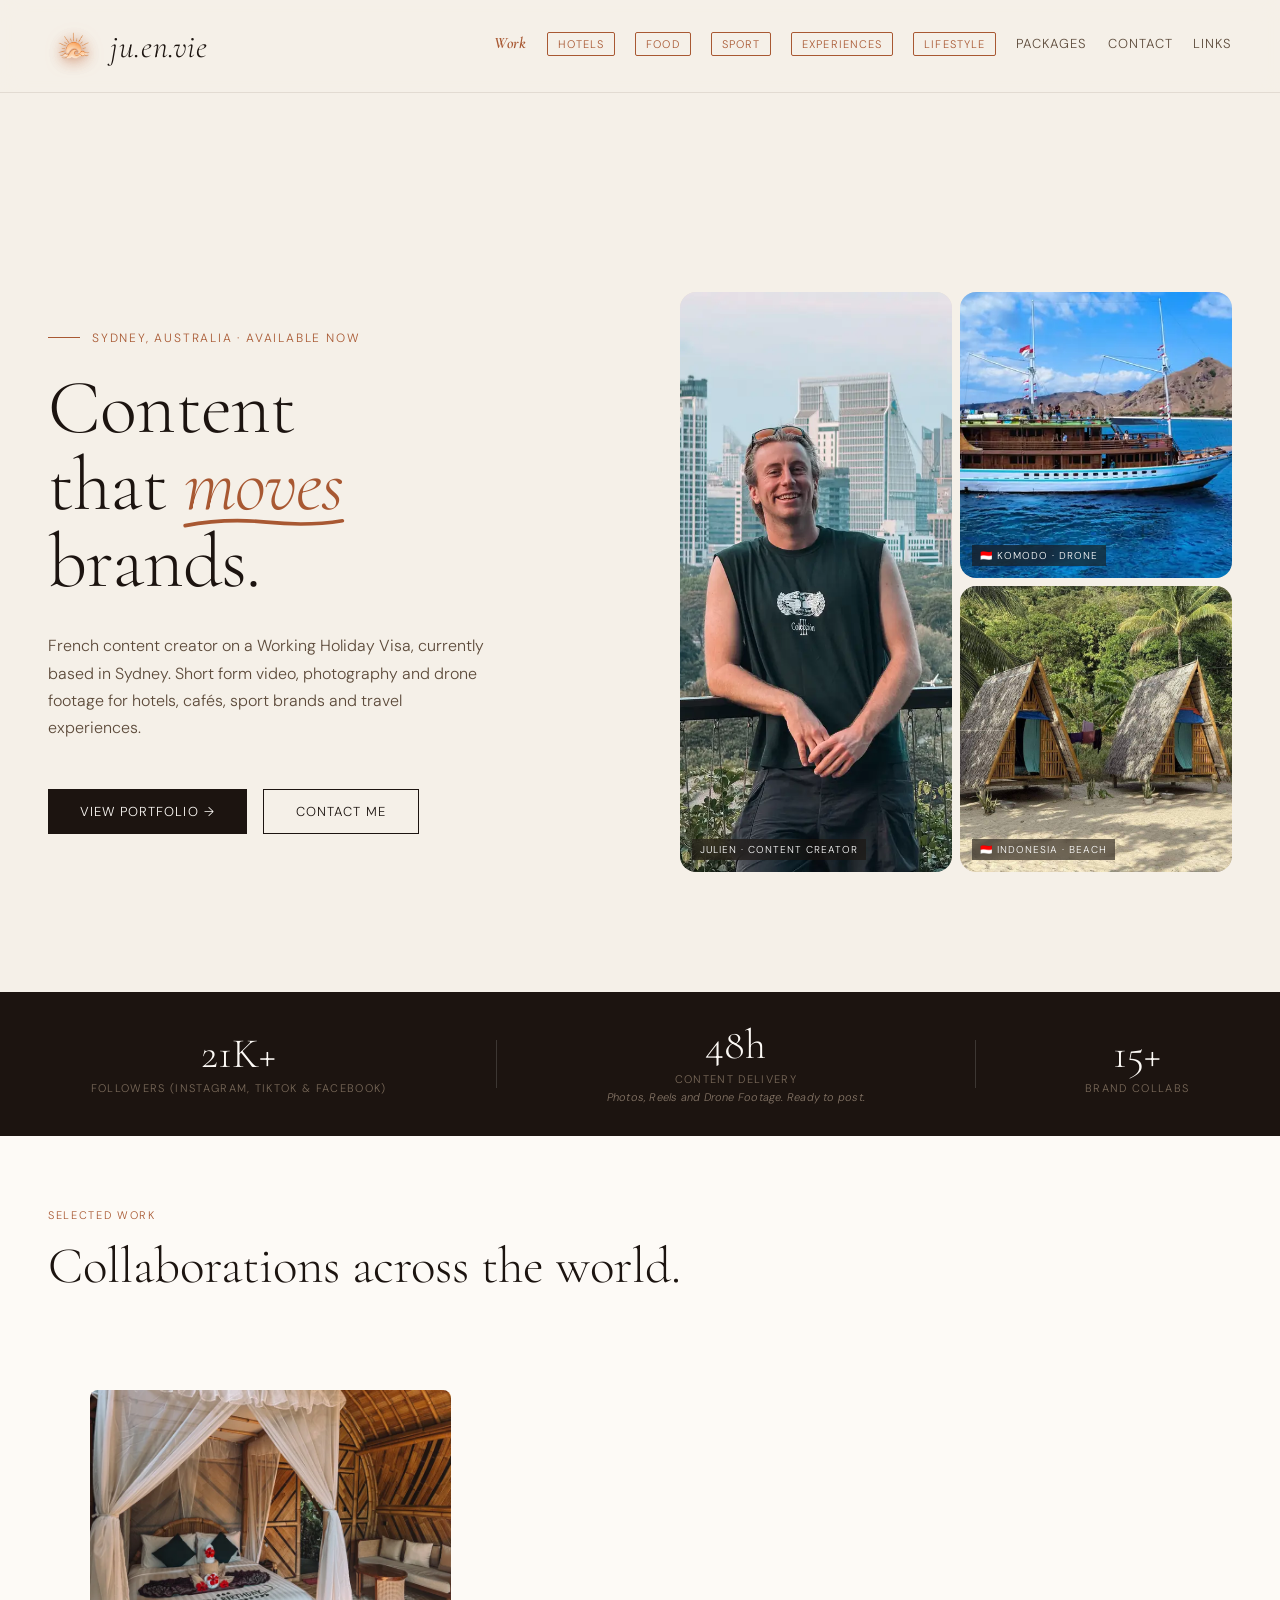
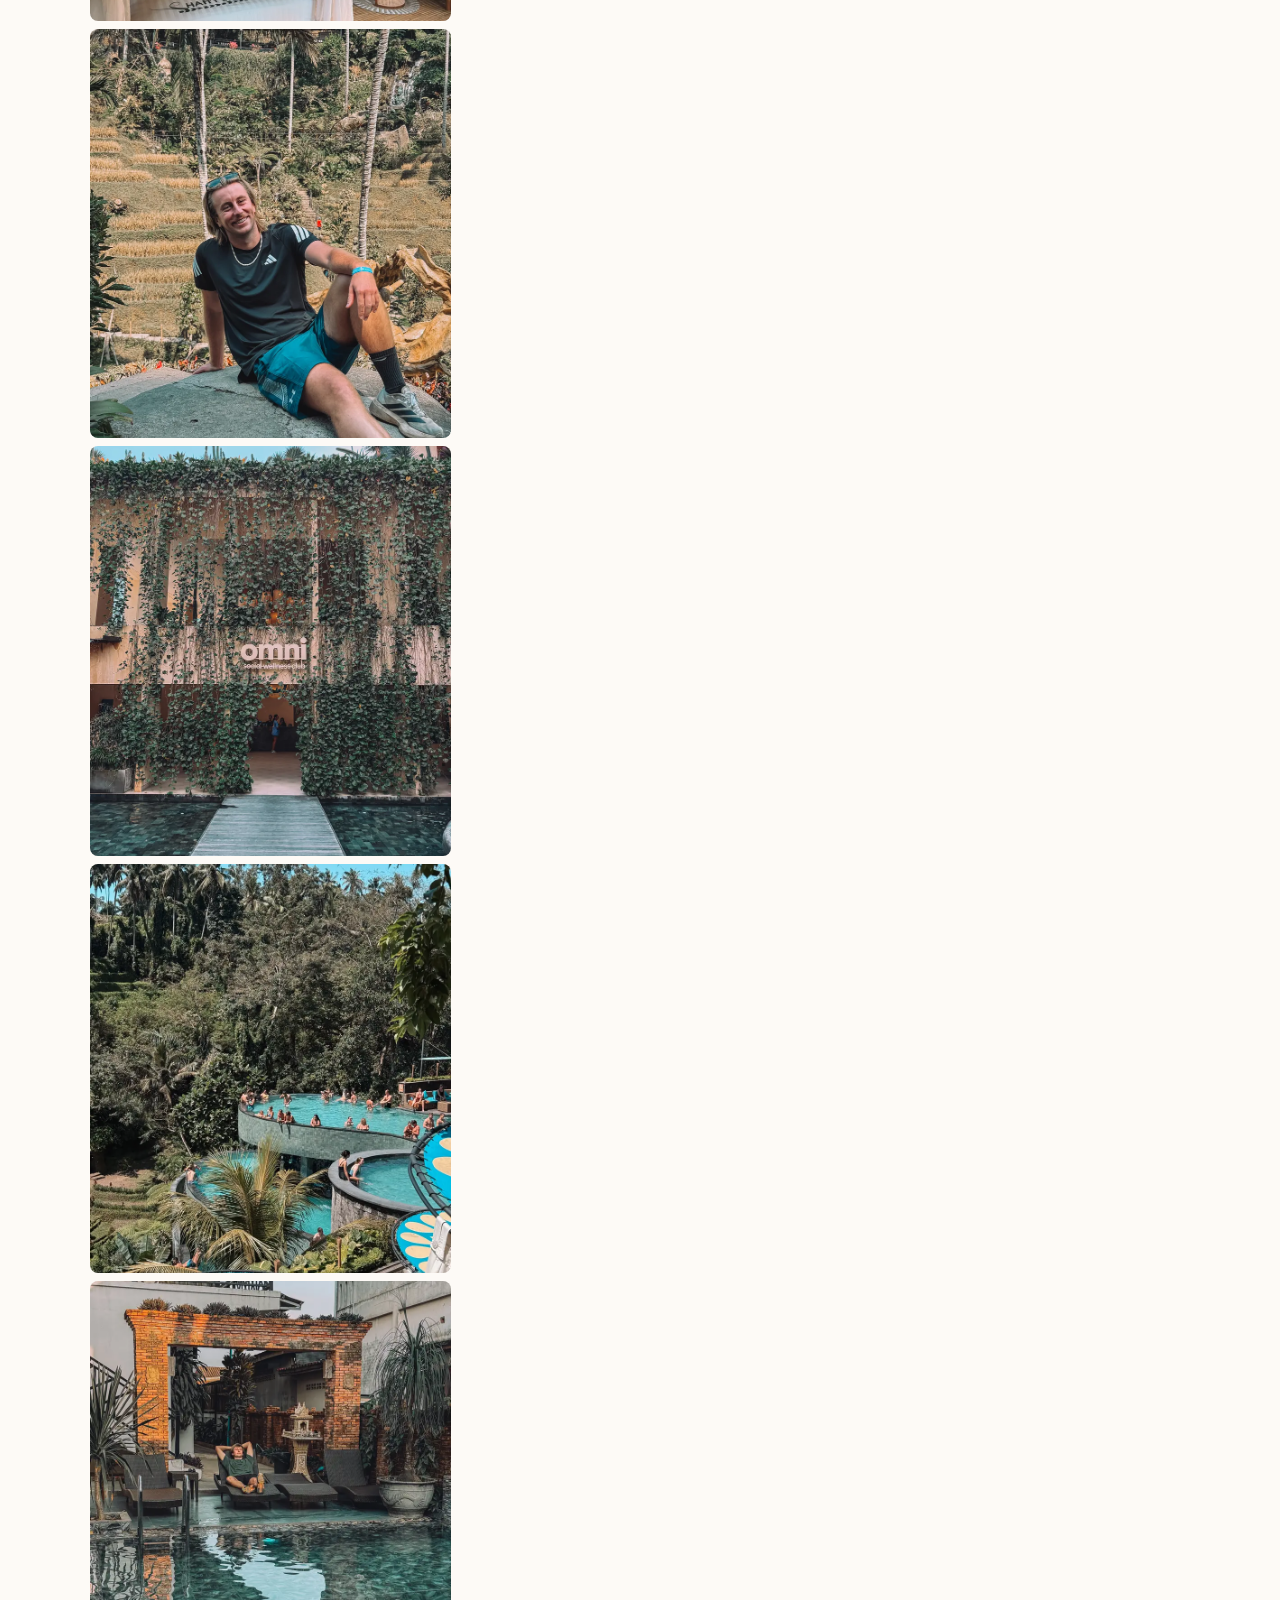
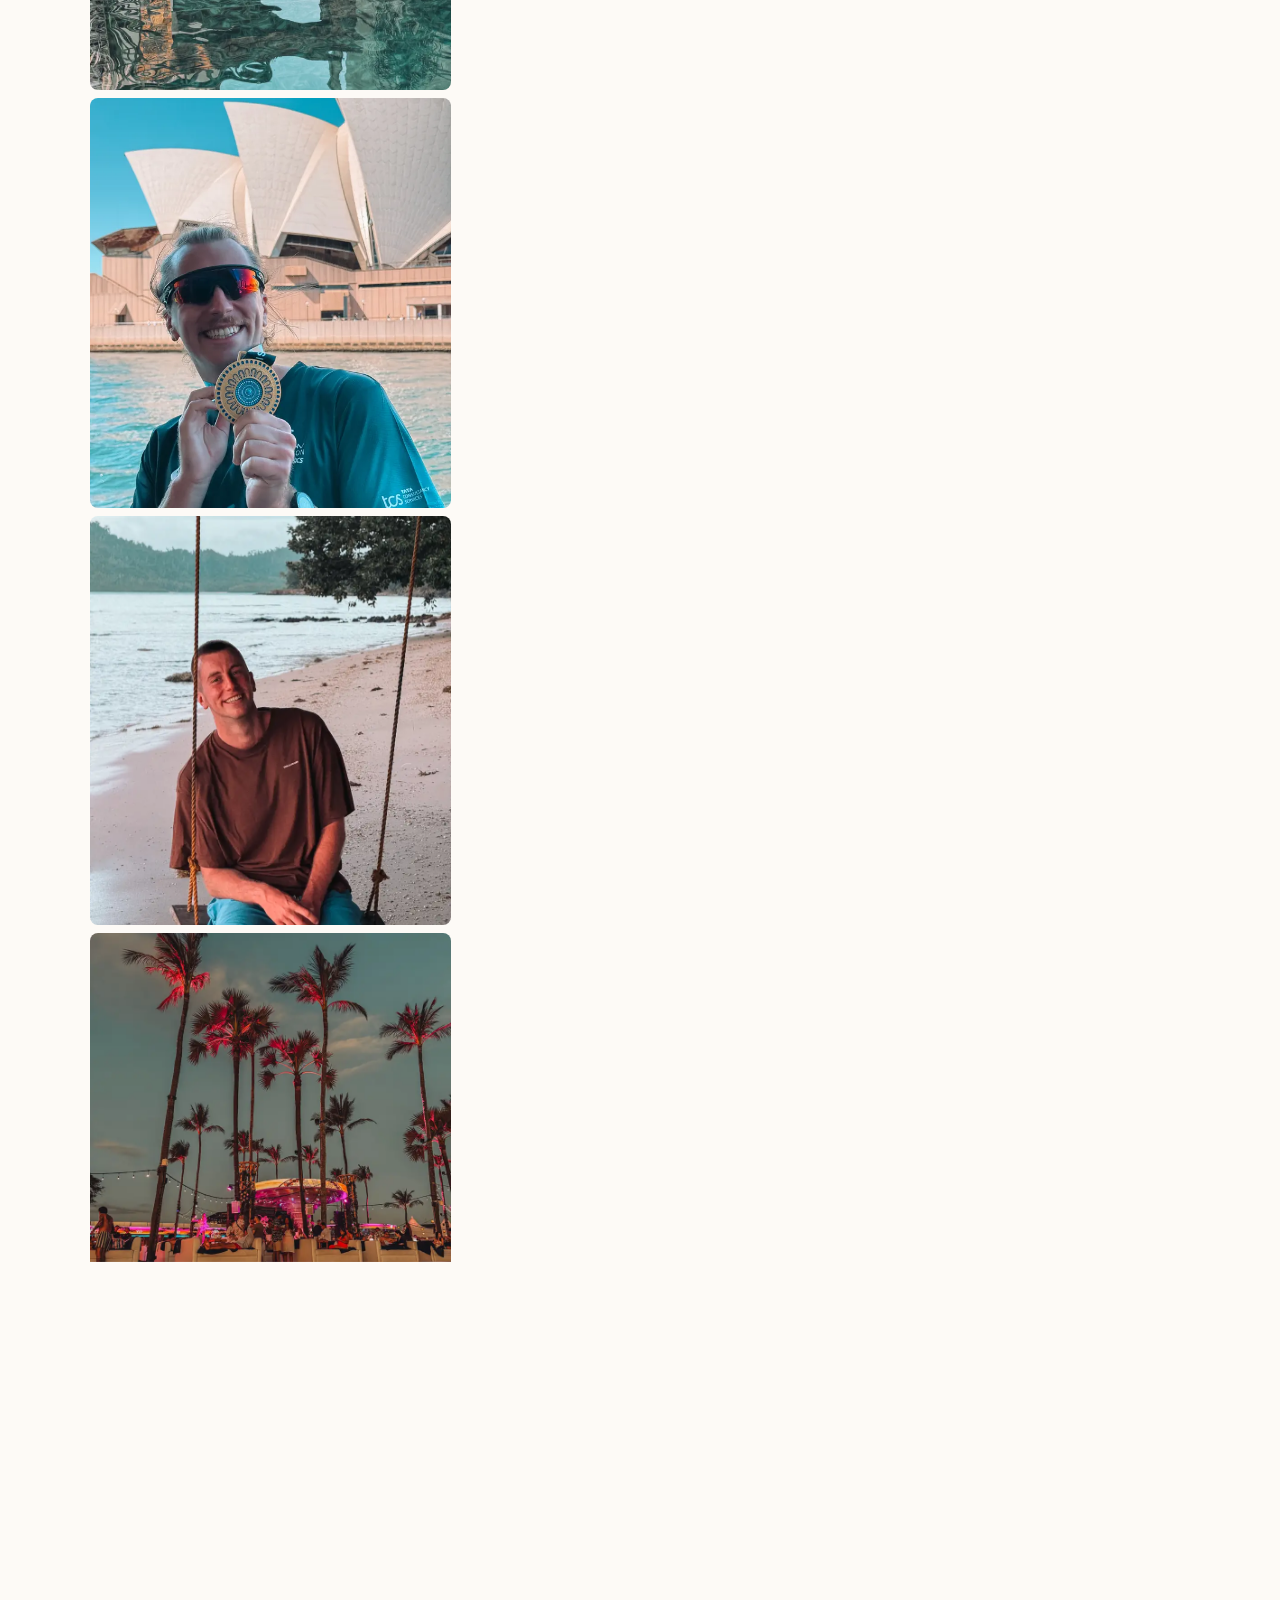
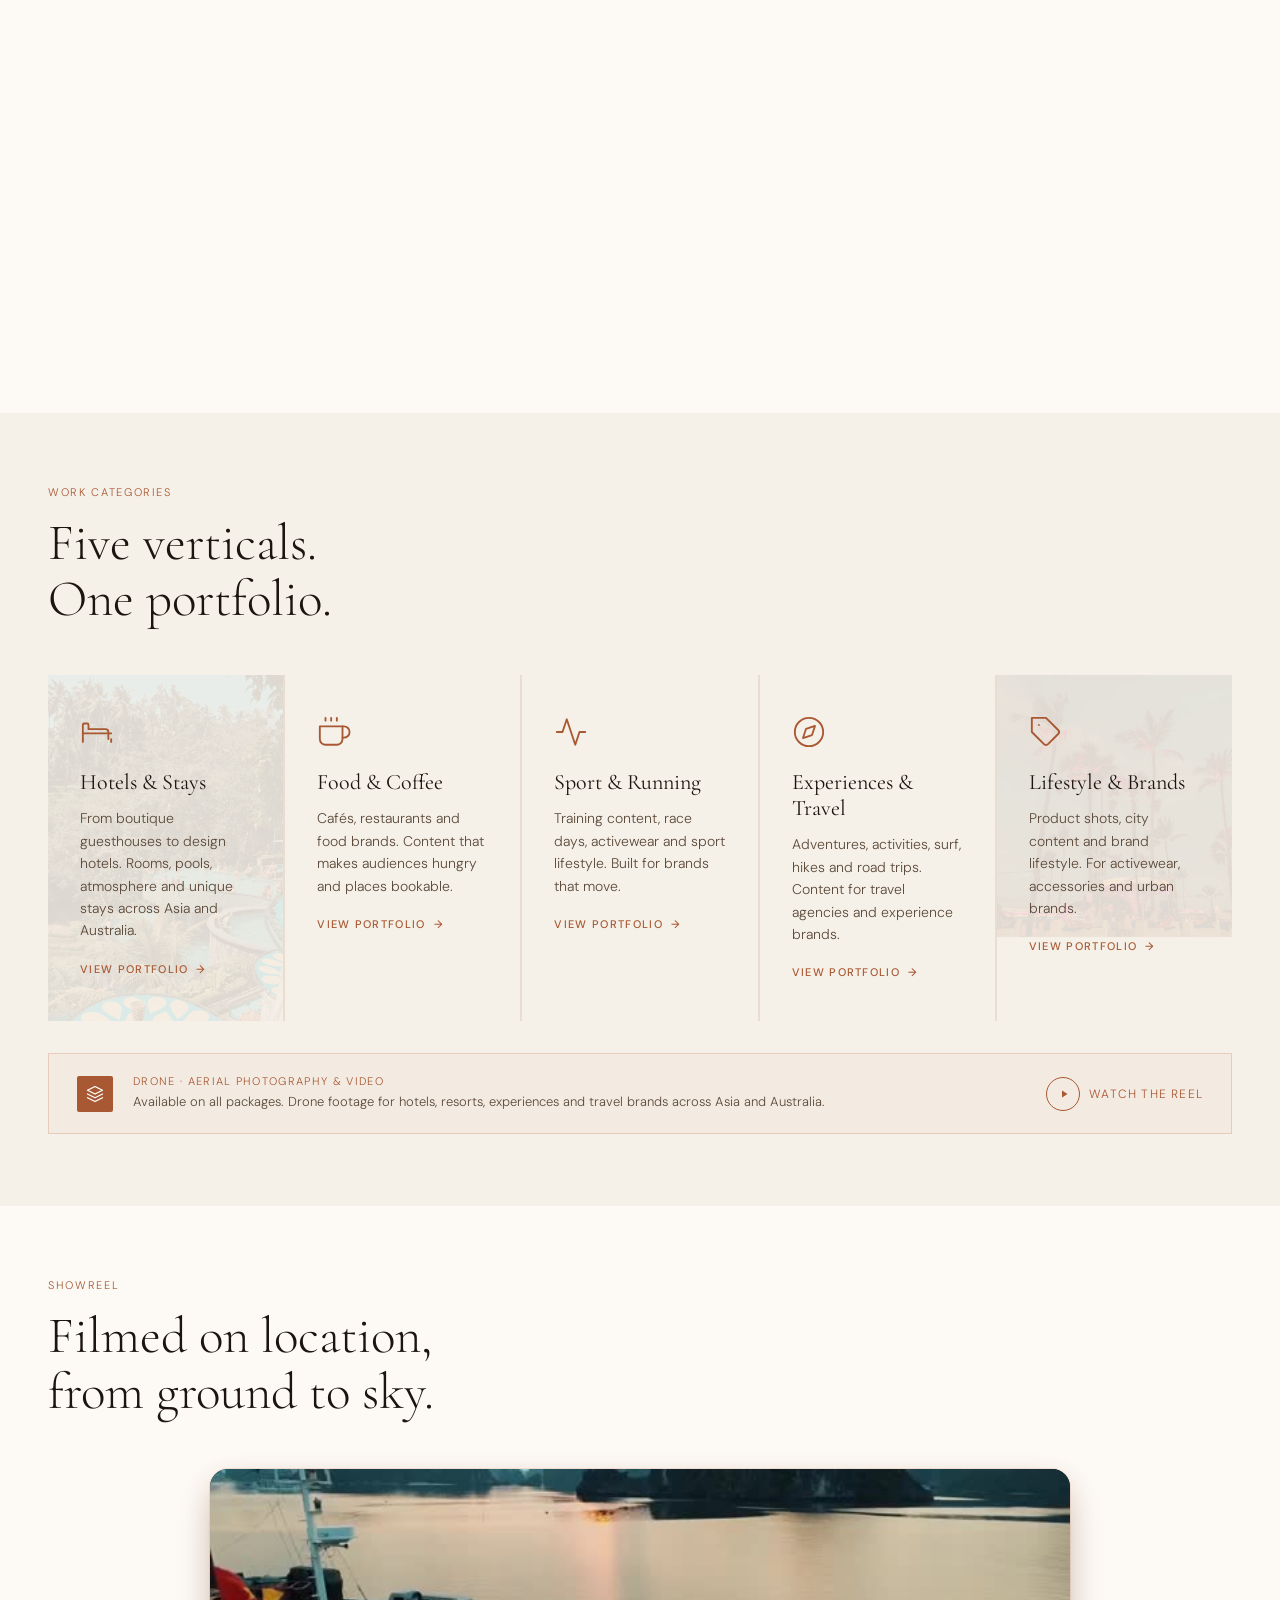
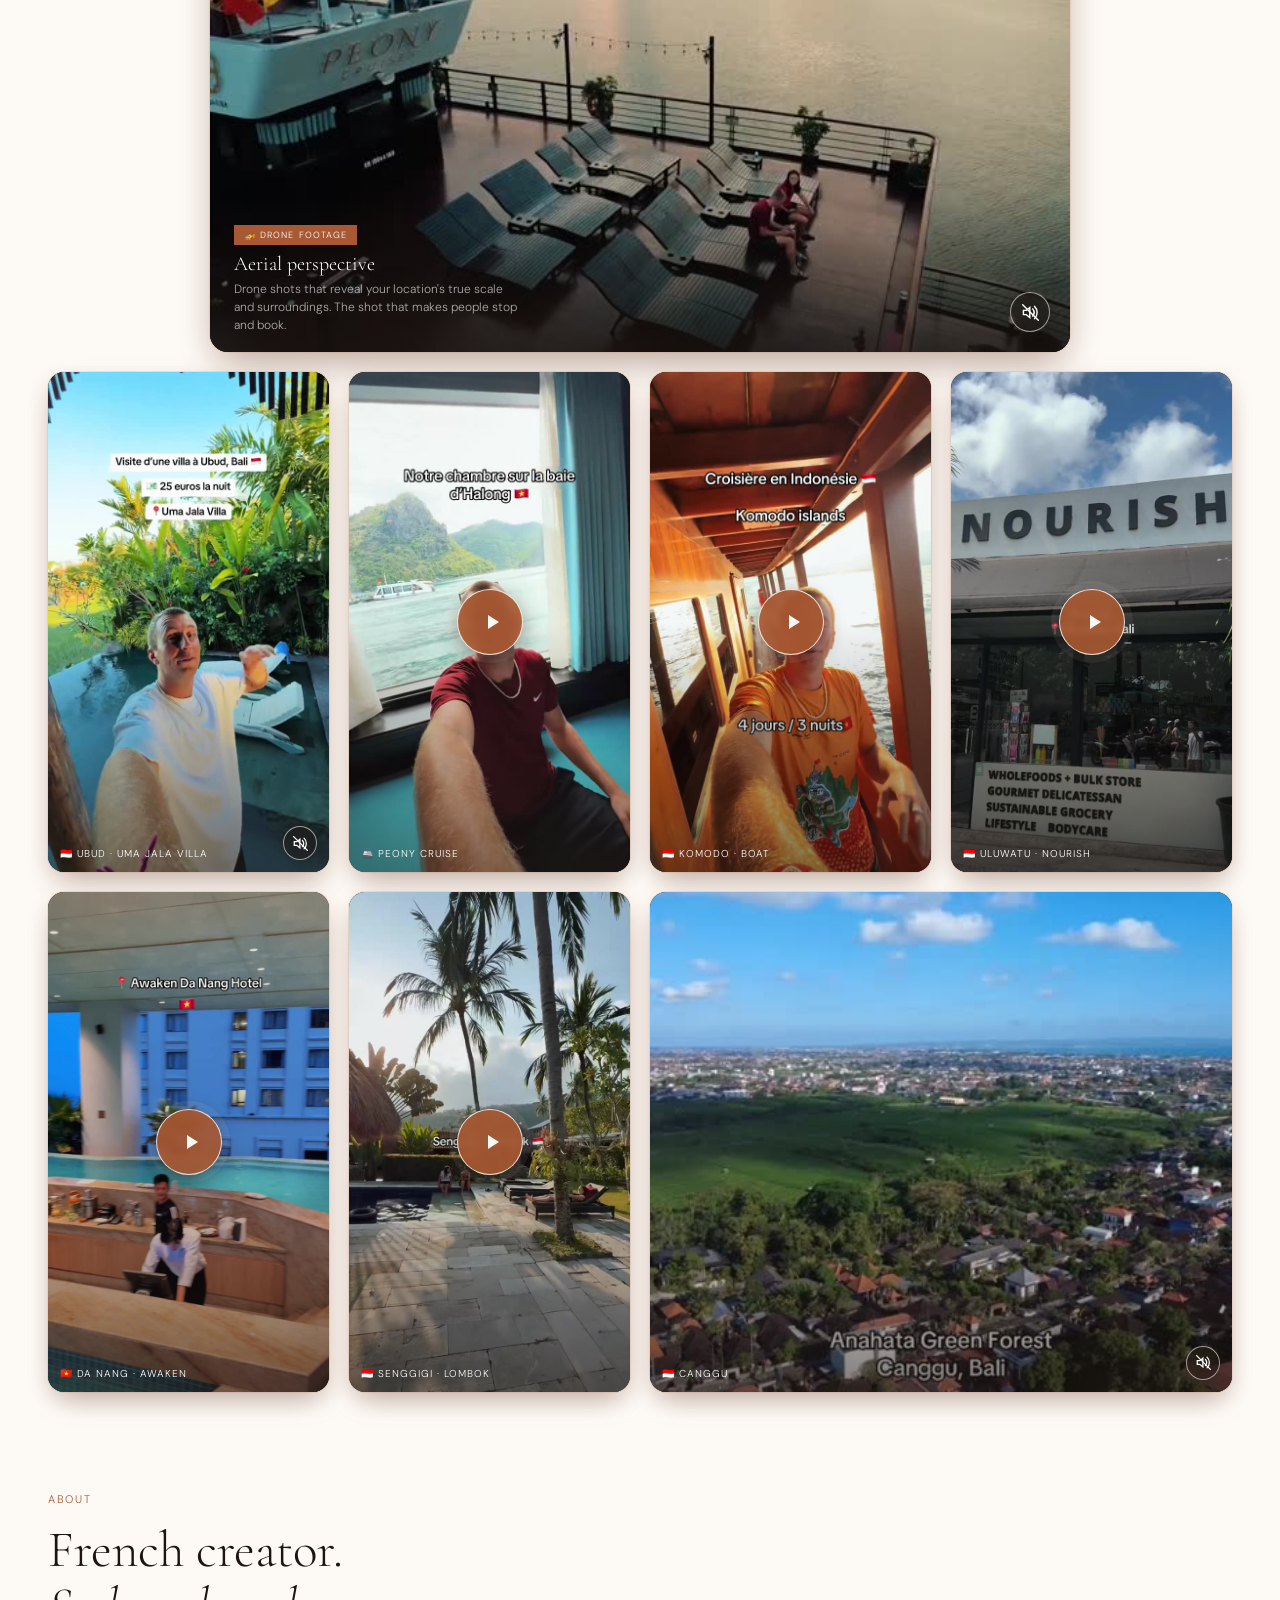
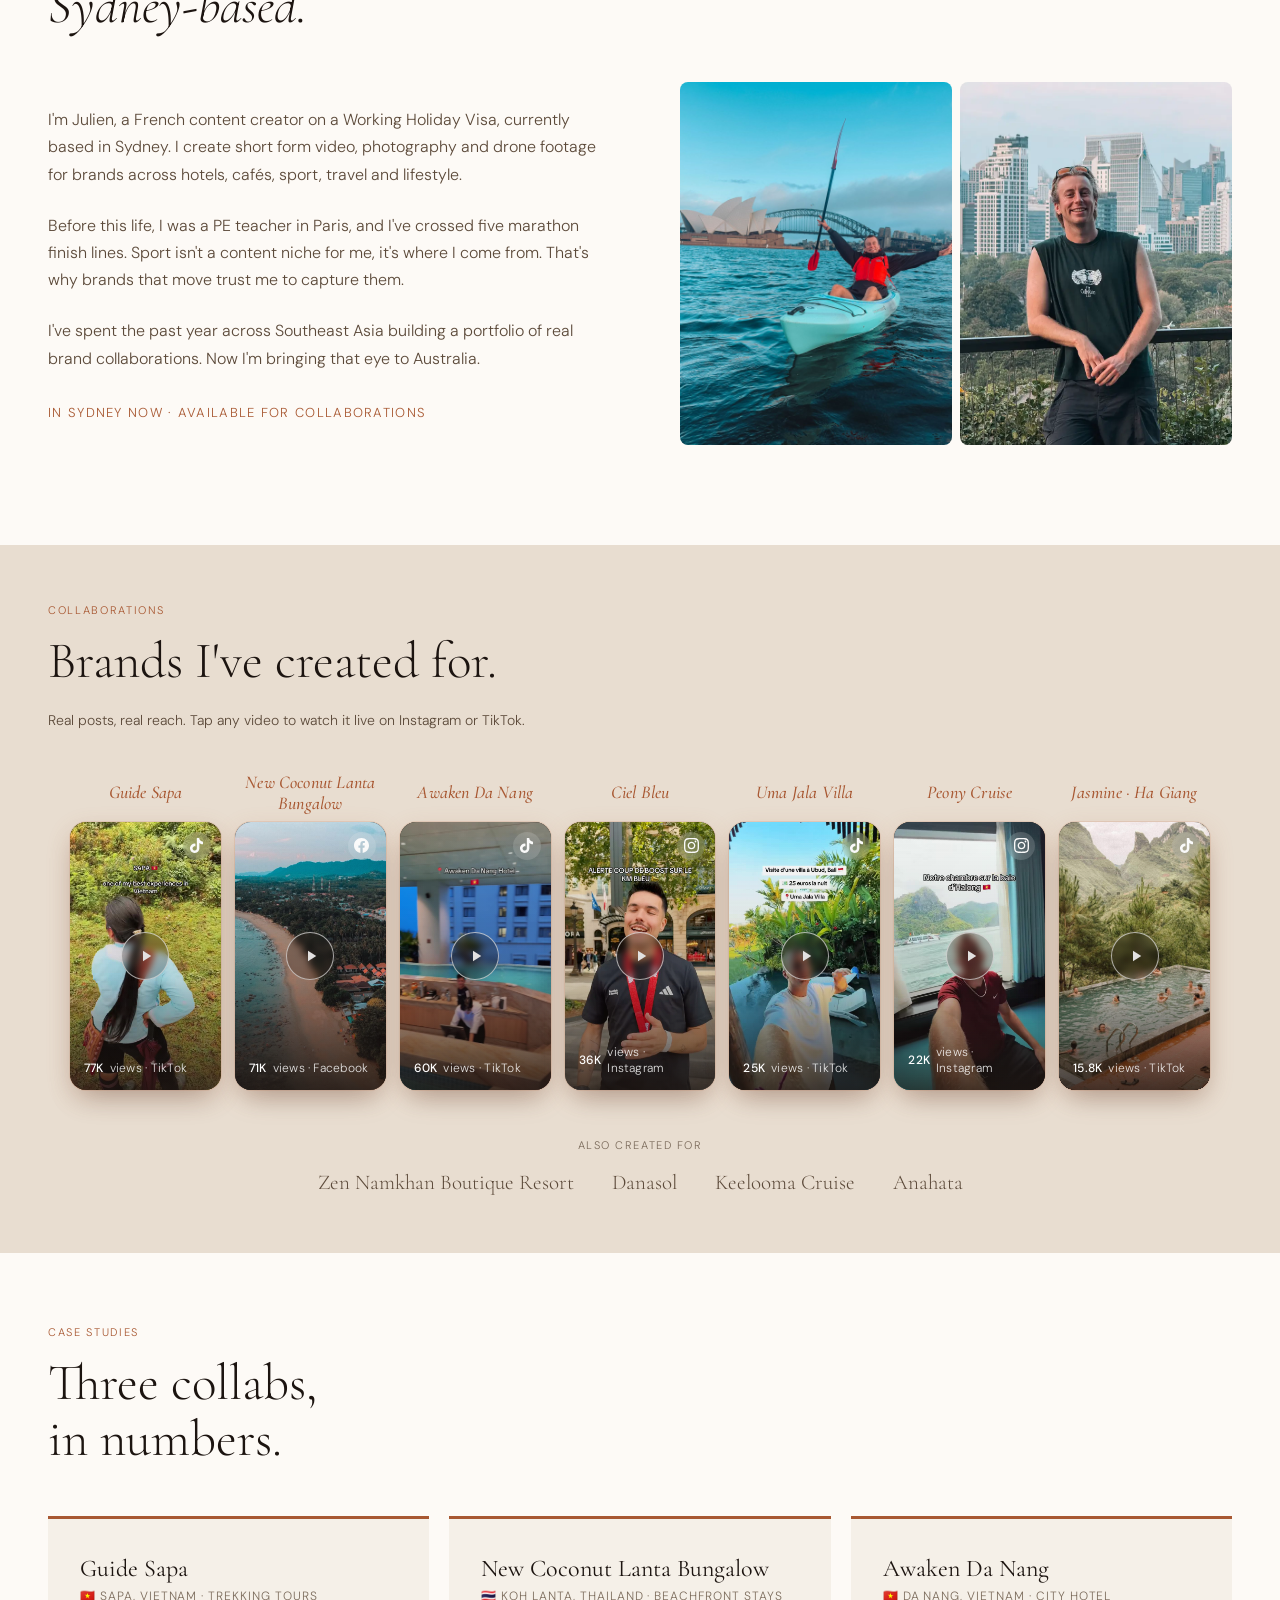
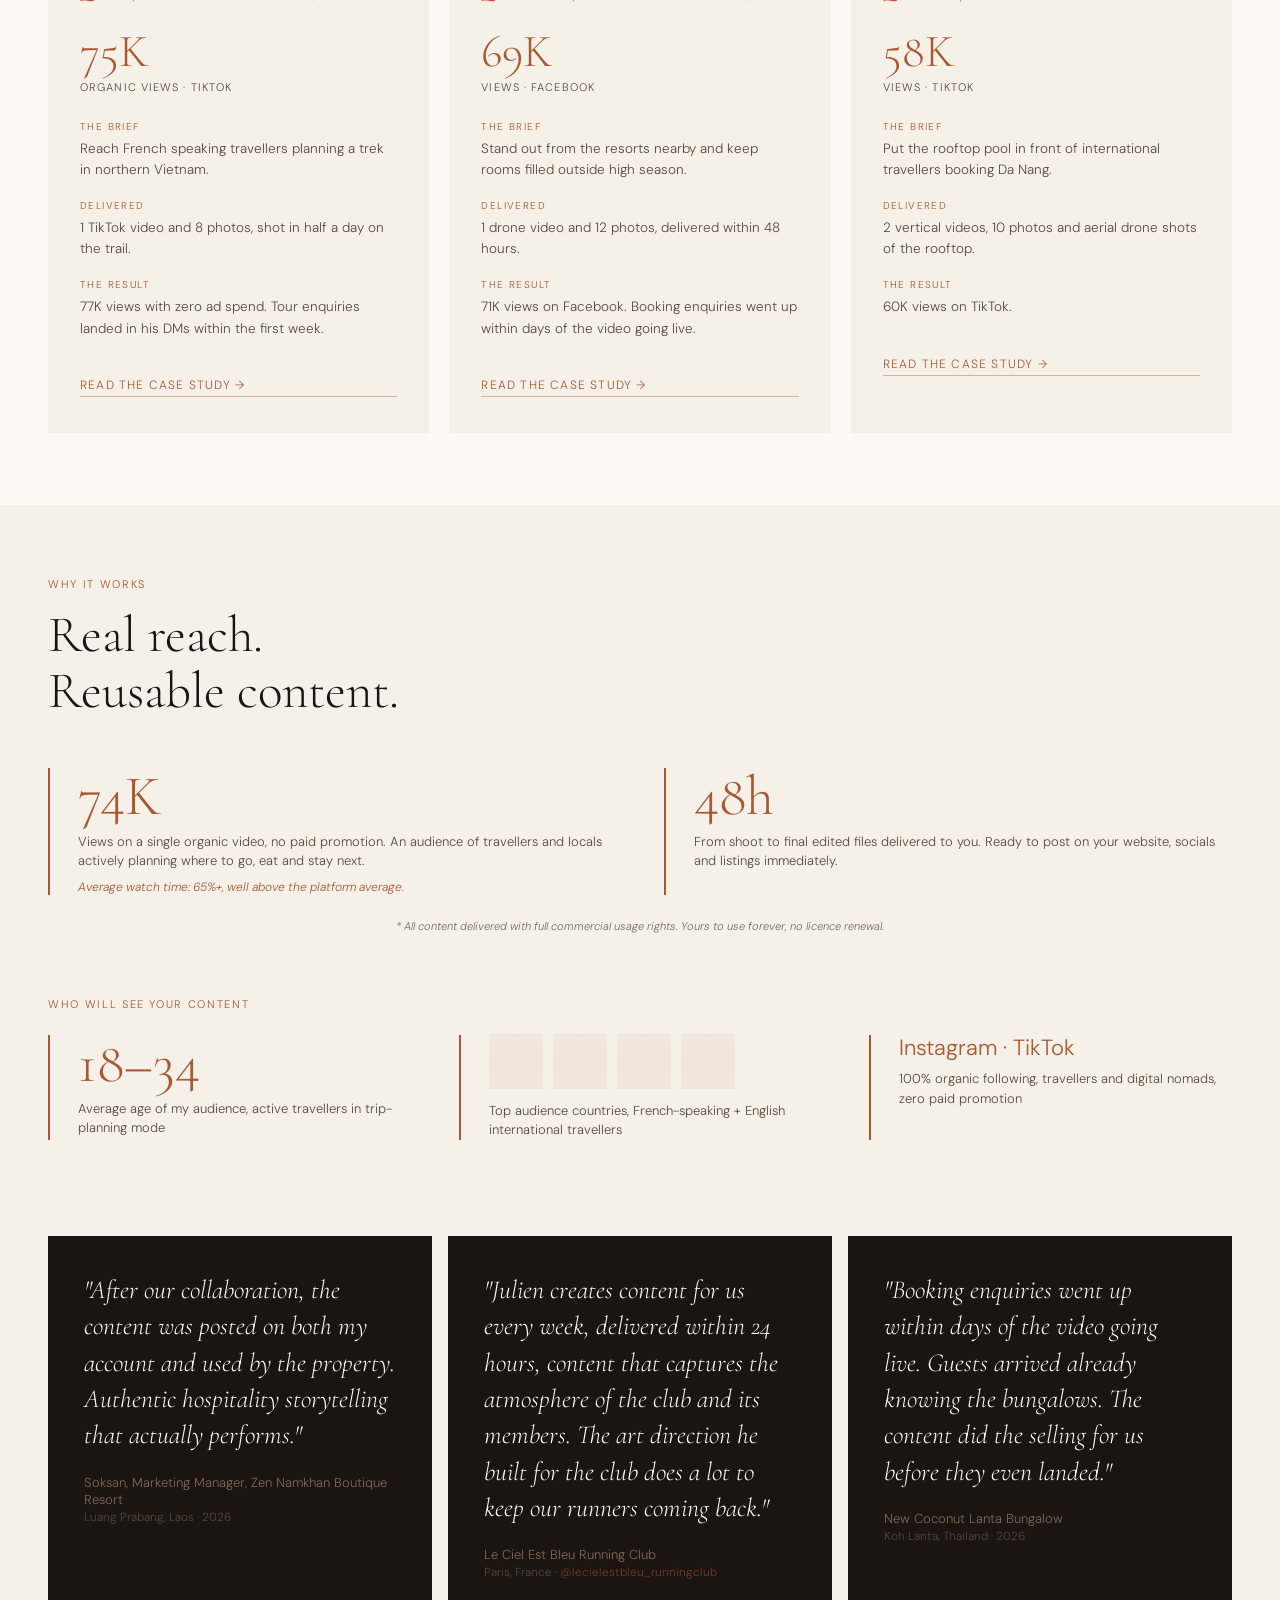
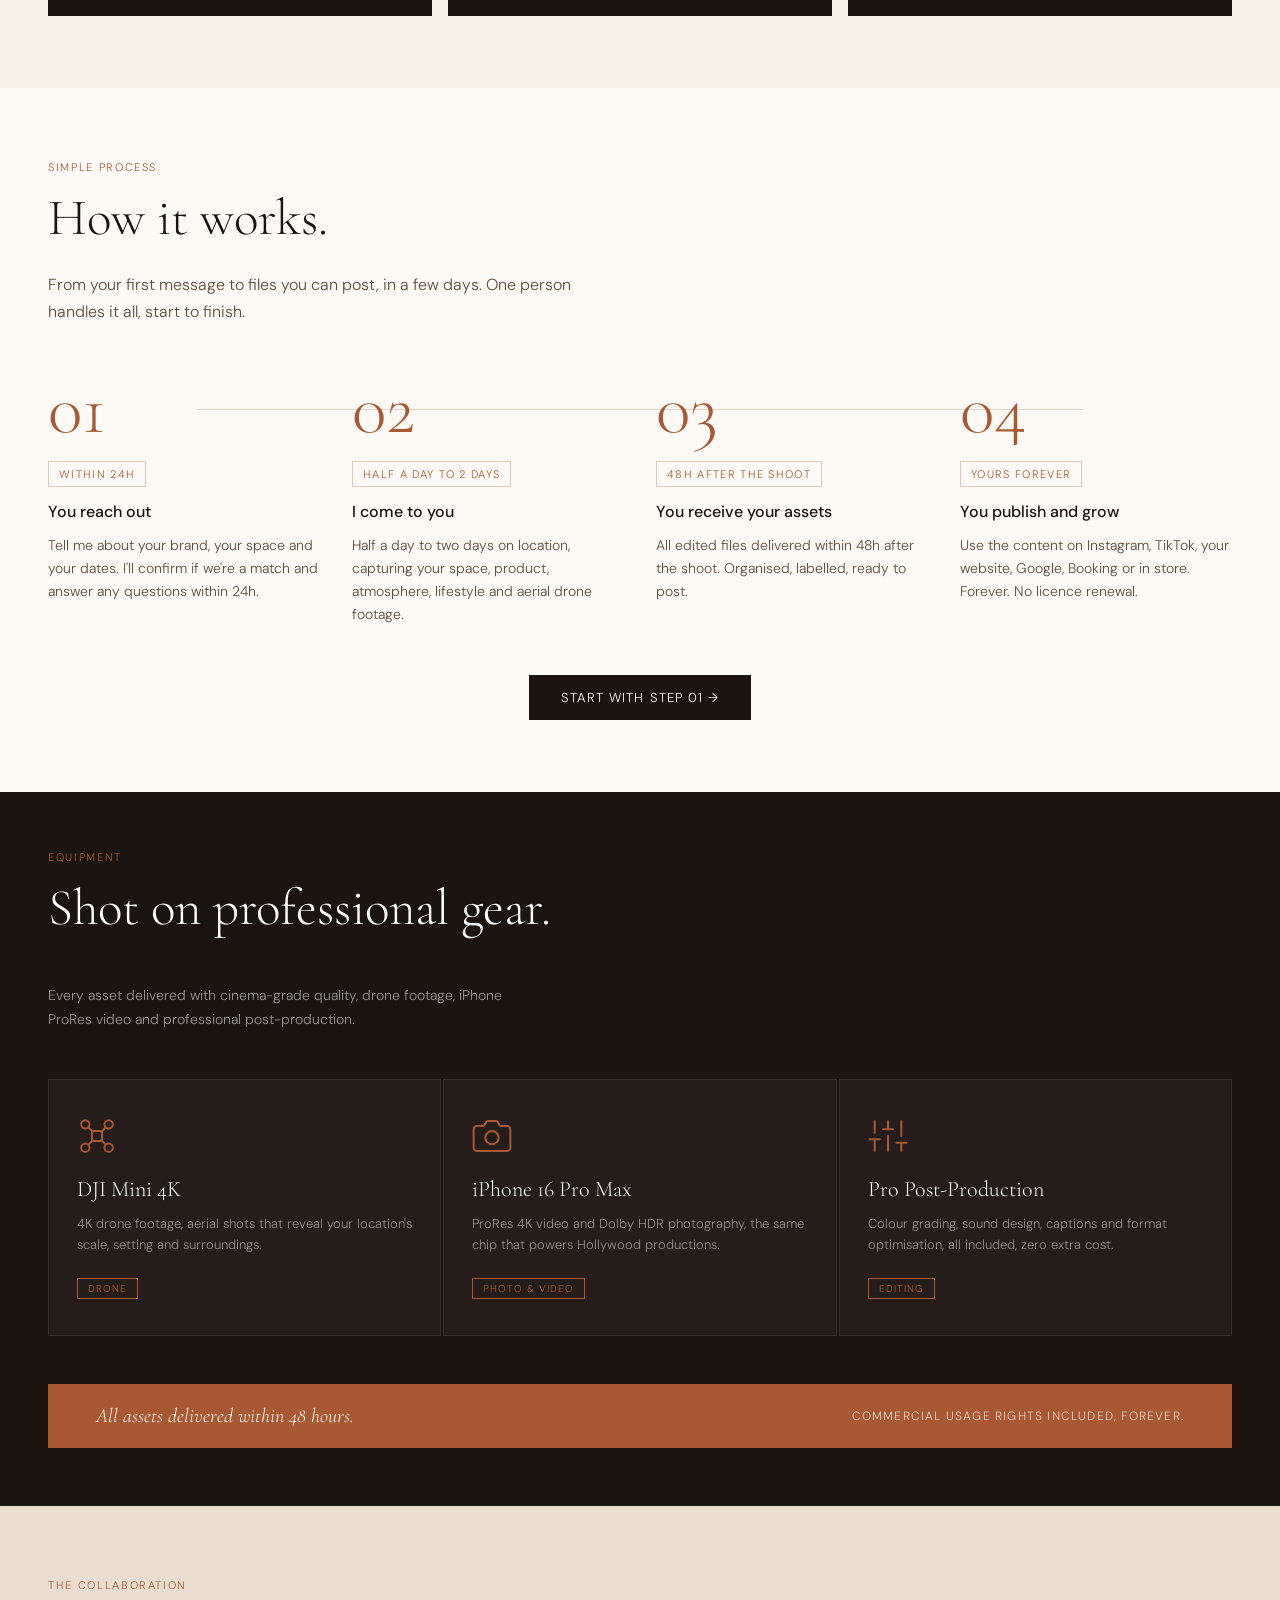
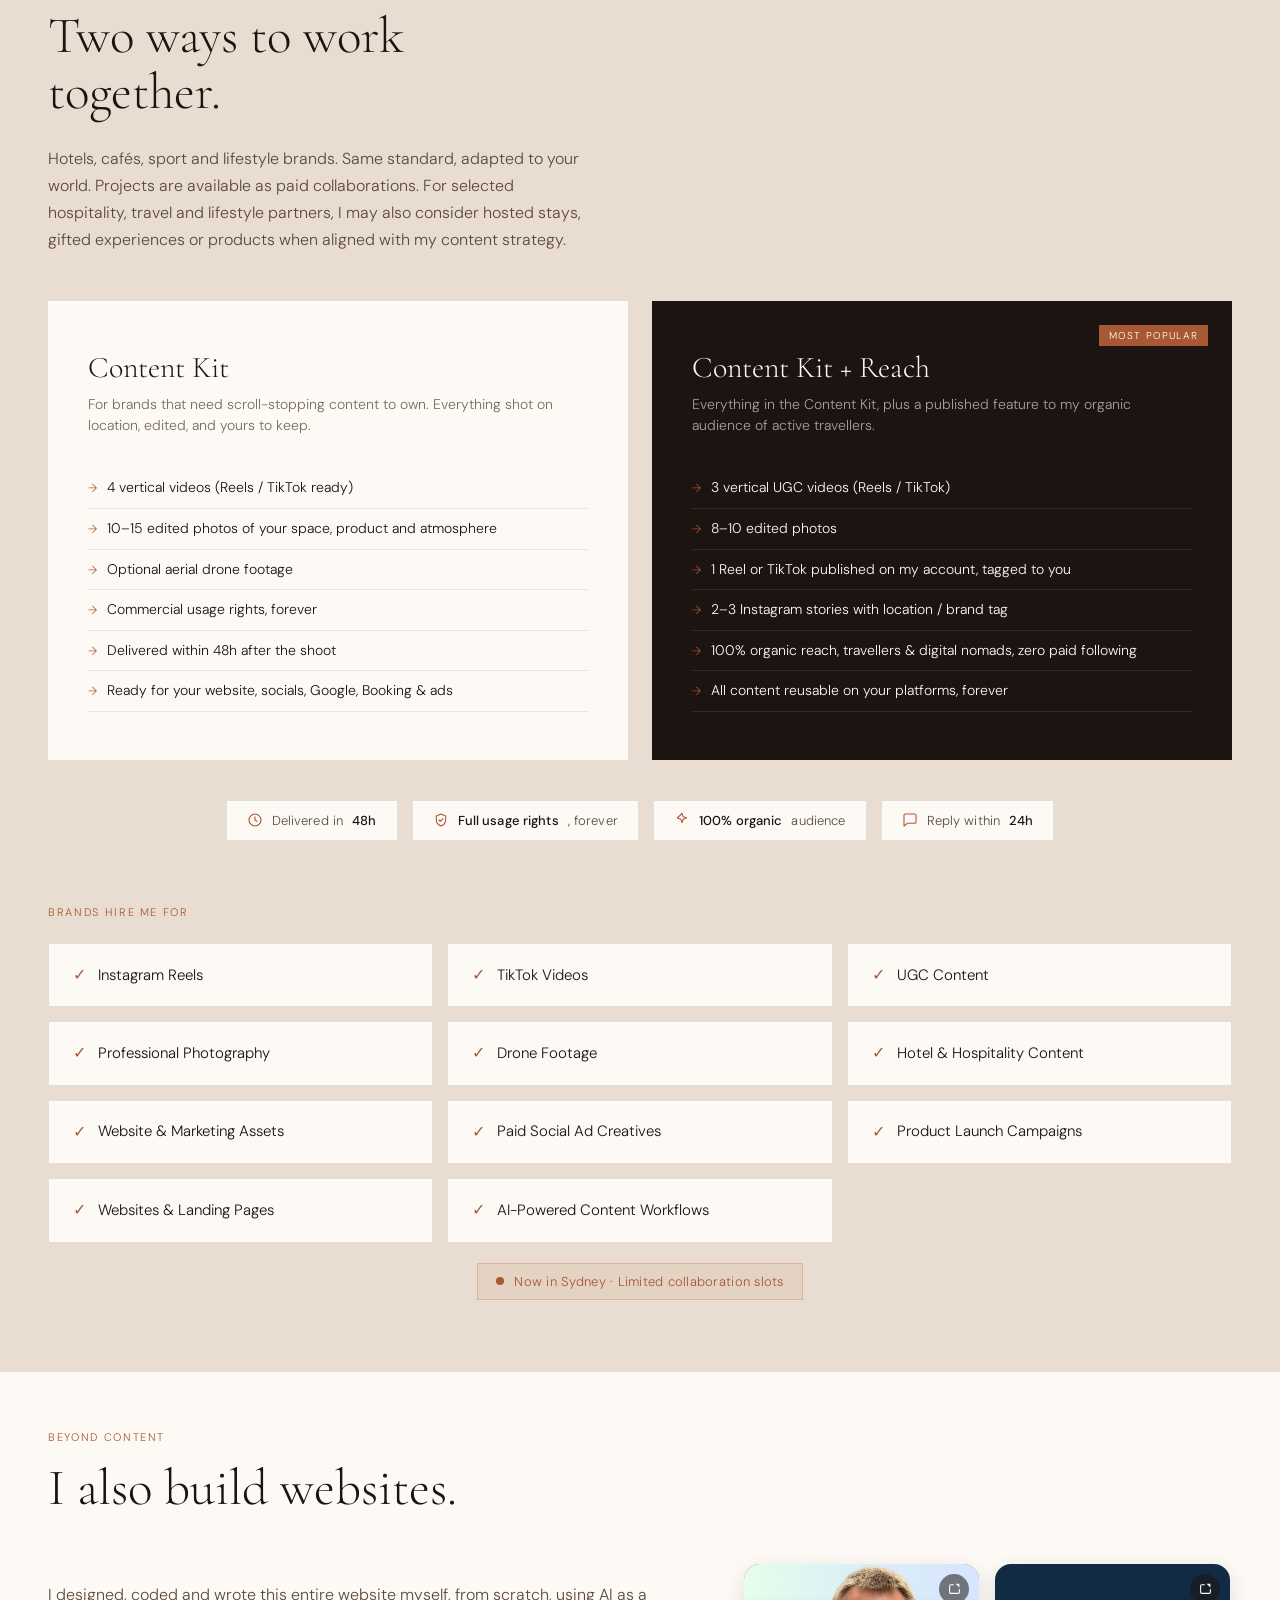
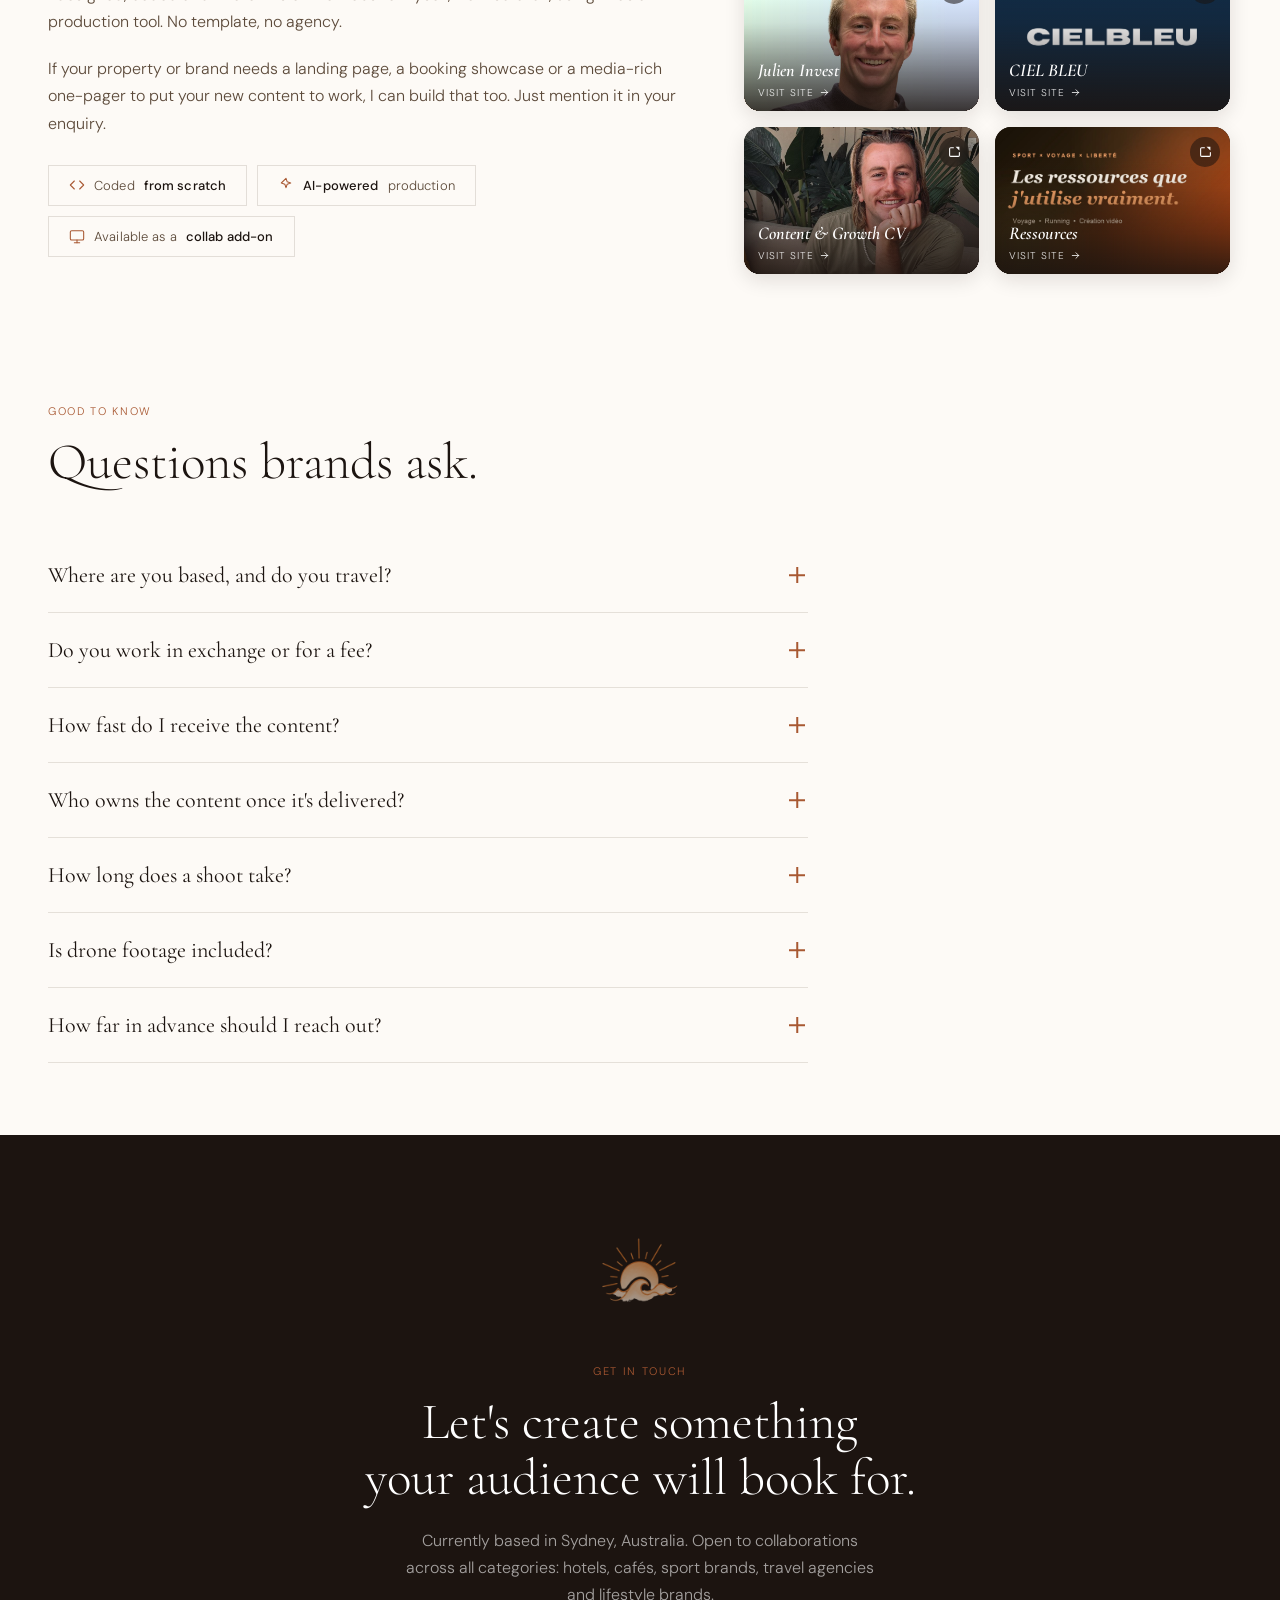
==== commit db22a1ac: "1" ====
--- a/index.html
+++ b/index.html
@@ -257,6 +257,9 @@
     margin-bottom: 48px;
   }
 
+  /* Space under the fixed nav (was the availability banner's margin) */
+  .nav-spacer { height: 92px; }
+
   /* BALI AVAILABILITY BANNER */
   .bali-banner {
     background: var(--terracotta);
@@ -555,6 +558,10 @@
     color: var(--terracotta); margin-bottom: 5px;
   }
   .case-row-text { font-size: 13.5px; line-height: 1.6; color: var(--mid); }
+  .case-link { display: inline-block; margin-top: 20px; font-size: 12px; letter-spacing: 0.1em; text-transform: uppercase; color: var(--terracotta); text-decoration: none; border-bottom: 1px solid rgba(168,88,50,0.4); padding-bottom: 3px; }
+  .case-link:hover { border-color: var(--terracotta); }
+  .case-link .arr { display: inline-block; transition: transform 0.25s; }
+  .case-link:hover .arr { transform: translateX(5px); }
   @media (max-width: 900px) {
     .case-grid { grid-template-columns: 1fr; }
   }
@@ -1349,7 +1356,8 @@
   "email": "mailto:juenvie75@gmail.com",
   "sameAs": [
     "https://www.instagram.com/ju.en.vie",
-    "https://www.tiktok.com/@juenvie"
+    "https://www.tiktok.com/@juenvie",
+    "https://www.youtube.com/@Ju.en.vie.75"
   ],
   "knowsAbout": ["UGC content creation", "Short-form video", "Instagram Reels", "TikTok", "Hotel photography", "Food photography", "Drone videography", "Sport content", "Web design"]
 }
@@ -1387,13 +1395,7 @@
   <li><a href="https://bio.site/juenvie" target="_blank">Links</a></li>
 </ul>
 
-<!-- AVAILABILITY BANNER -->
-<div class="bali-banner">
-  <div class="bali-banner-text">
-    <strong>Currently in Sydney, Australia.</strong> Open to hotel, café, sport and lifestyle brand collaborations.
-  </div>
-  <div class="bali-tag">Content Creator · Working Holiday Visa</div>
-</div>
+<div class="nav-spacer" aria-hidden="true"></div>
 
 <!-- HERO -->
 <section class="hero" style="padding-top: 80px;">
@@ -1856,7 +1858,7 @@
 </section>
 
 <!-- CASE STUDIES -->
-<section class="case-section">
+<section id="case-studies" class="case-section">
   <div class="section-label">Case studies</div>
   <h2 class="section-title">Three collabs,<br>in numbers.</h2>
   <div class="case-grid">
@@ -1878,6 +1880,7 @@
         <div class="case-row-label">The result</div>
         <div class="case-row-text">77K views with zero ad spend. Tour enquiries landed in his DMs within the first week.</div>
       </div>
+      <a href="case-guide-sapa.html" class="case-link">Read the case study <span class="arr">→</span></a>
     </div>
 
     <div class="case-card fade-up" style="transition-delay:0.1s">
@@ -1897,6 +1900,7 @@
         <div class="case-row-label">The result</div>
         <div class="case-row-text">71K views on Facebook. Booking enquiries went up within days of the video going live.</div>
       </div>
+      <a href="case-new-coconut-lanta.html" class="case-link">Read the case study <span class="arr">→</span></a>
     </div>
 
     <div class="case-card fade-up" style="transition-delay:0.2s">
@@ -1914,8 +1918,9 @@
       </div>
       <div class="case-row">
         <div class="case-row-label">The result</div>
-        <div class="case-row-text">60K views on TikTok. The hotel now reuses the content on its booking pages and socials.</div>
-      </div>
+        <div class="case-row-text">60K views on TikTok.</div>
+      </div>
+      <a href="case-awaken-da-nang.html" class="case-link">Read the case study <span class="arr">→</span></a>
     </div>
 
   </div>
@@ -2138,7 +2143,7 @@
           <span class="site-link-cta">Visit site <svg viewBox="0 0 24 24" fill="none" stroke="currentColor" stroke-width="2" stroke-linecap="round" stroke-linejoin="round"><path d="M5 12h14"/><path d="M13 6l6 6-6 6"/></svg></span>
         </span>
       </a>
-      <a class="site-link-card site-link-card--wide" href="https://juenvie.com/ressources/" target="_blank" rel="noopener" aria-label="Visit the ju.en.vie resources website" style="background:#1A1208;">
+      <a class="site-link-card site-link-card--wide" href="https://juenvie.com/ressources/en/" target="_blank" rel="noopener" aria-label="Visit the ju.en.vie resources website" style="background:#1A1208;">
         <img src="images/ressources-web.jpg" alt="ju.en.vie resources website" loading="lazy" width="1200" height="750" onerror="this.style.display='none'">
         <span class="site-link-badge"><svg viewBox="0 0 24 24"><path d="M14 3h7v7"/><path d="M10 14L21 3"/><path d="M21 14v5a2 2 0 0 1-2 2H5a2 2 0 0 1-2-2V7a2 2 0 0 1 2-2h5" fill="none" stroke="white" stroke-width="2" stroke-linecap="round" stroke-linejoin="round"/></svg></span>
         <span class="site-link-overlay">
@@ -2197,6 +2202,7 @@
     <a href="mailto:juenvie75@gmail.com" class="contact-link">Send an email</a>
     <a href="https://www.instagram.com/ju.en.vie" target="_blank" class="contact-link outline"><svg xmlns="http://www.w3.org/2000/svg" viewBox="0 0 24 24" width="15" height="15" fill="currentColor"><path d="M12 2.163c3.204 0 3.584.012 4.85.07 3.252.148 4.771 1.691 4.919 4.919.058 1.265.069 1.645.069 4.849 0 3.205-.012 3.584-.069 4.849-.149 3.225-1.664 4.771-4.919 4.919-1.266.058-1.644.07-4.85.07-3.204 0-3.584-.012-4.849-.07-3.26-.149-4.771-1.699-4.919-4.92-.058-1.265-.07-1.644-.07-4.849 0-3.204.013-3.583.07-4.849.149-3.227 1.664-4.771 4.919-4.919 1.266-.057 1.645-.069 4.849-.069zm0-2.163c-3.259 0-3.667.014-4.947.072-4.358.2-6.78 2.618-6.98 6.98-.059 1.281-.073 1.689-.073 4.948 0 3.259.014 3.668.072 4.948.2 4.358 2.618 6.78 6.98 6.98 1.281.058 1.689.072 4.948.072 3.259 0 3.668-.014 4.948-.072 4.354-.2 6.782-2.618 6.979-6.98.059-1.28.073-1.689.073-4.948 0-3.259-.014-3.667-.072-4.947-.196-4.354-2.617-6.78-6.979-6.98-1.281-.059-1.69-.073-4.949-.073zm0 5.838c-3.403 0-6.162 2.759-6.162 6.162s2.759 6.163 6.162 6.163 6.162-2.759 6.162-6.163c0-3.403-2.759-6.162-6.162-6.162zm0 10.162c-2.209 0-4-1.79-4-4 0-2.209 1.791-4 4-4s4 1.791 4 4c0 2.21-1.791 4-4 4zm6.406-11.845c-.796 0-1.441.645-1.441 1.44s.645 1.44 1.441 1.44c.795 0 1.439-.645 1.439-1.44s-.644-1.44-1.439-1.44z"/></svg>Instagram DM</a>
     <a href="https://www.tiktok.com/@juenvie" target="_blank" class="contact-link outline"><svg xmlns="http://www.w3.org/2000/svg" viewBox="0 0 24 24" width="15" height="15" fill="currentColor"><path d="M12.525.02c1.31-.02 2.61-.01 3.91-.02.08 1.53.63 3.09 1.75 4.17 1.12 1.11 2.7 1.62 4.24 1.79v4.03c-1.44-.05-2.89-.35-4.2-.97-.57-.26-1.1-.59-1.62-.93-.01 2.92.01 5.84-.02 8.75-.08 1.4-.54 2.79-1.35 3.94-1.31 1.92-3.58 3.17-5.91 3.21-1.43.08-2.86-.31-4.08-1.03-2.02-1.19-3.44-3.37-3.65-5.71-.02-.5-.03-1-.01-1.49.18-1.9 1.12-3.72 2.58-4.96 1.66-1.44 3.98-2.13 6.15-1.72.02 1.48-.04 2.96-.04 4.44-.99-.32-2.15-.23-3.02.37-.63.41-1.11 1.04-1.36 1.75-.21.51-.15 1.07-.14 1.61.24 1.64 1.82 3.02 3.5 2.87 1.12-.01 2.19-.66 2.77-1.61.19-.33.4-.67.41-1.06.1-1.79.06-3.57.07-5.36.01-4.03-.01-8.05.02-12.07z"/></svg>TikTok DM</a>
+    <a href="https://www.youtube.com/@Ju.en.vie.75" target="_blank" rel="noopener" class="contact-link outline"><svg xmlns="http://www.w3.org/2000/svg" viewBox="0 0 24 24" width="15" height="15" fill="currentColor"><path d="M23.5 6.2a3 3 0 0 0-2.1-2.1C19.5 3.6 12 3.6 12 3.6s-7.5 0-9.4.5A3 3 0 0 0 .5 6.2 31 31 0 0 0 0 12a31 31 0 0 0 .5 5.8 3 3 0 0 0 2.1 2.1c1.9.5 9.4.5 9.4.5s7.5 0 9.4-.5a3 3 0 0 0 2.1-2.1A31 31 0 0 0 24 12a31 31 0 0 0-.5-5.8zM9.6 15.6V8.4l6.3 3.6-6.3 3.6z"/></svg>YouTube</a>
     <a href="https://bio.site/juenvie" target="_blank" class="contact-link outline">All my links</a>
     <a href="mediakit.html" class="contact-link outline" style="border-color:rgba(196,113,74,0.55);"><svg xmlns="http://www.w3.org/2000/svg" viewBox="0 0 24 24" width="15" height="15" fill="none" stroke="currentColor" stroke-width="2" stroke-linecap="round" stroke-linejoin="round"><path d="M14 2H6a2 2 0 0 0-2 2v16a2 2 0 0 0 2 2h12a2 2 0 0 0 2-2V8z"/><polyline points="14 2 14 8 20 8"/><line x1="16" y1="13" x2="8" y2="13"/><line x1="16" y1="17" x2="8" y2="17"/></svg>Media Kit</a>
   </div>
